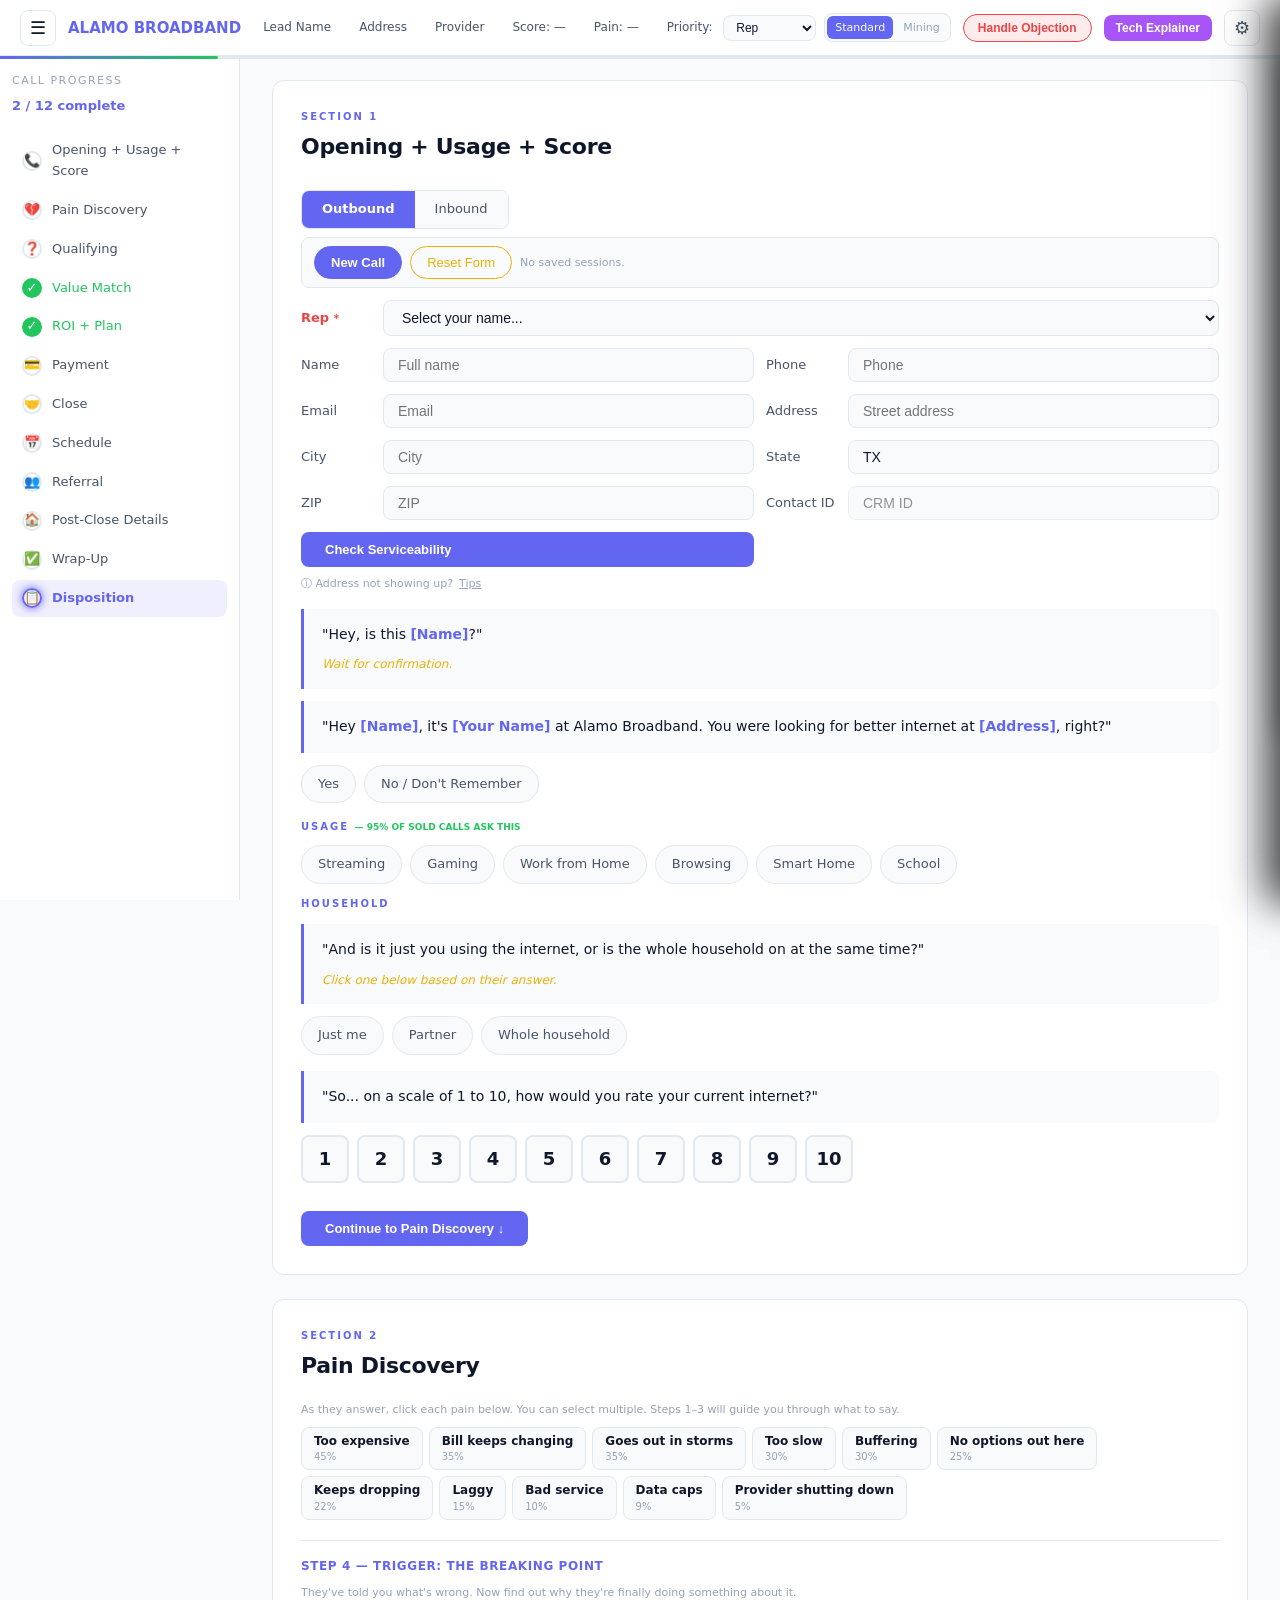
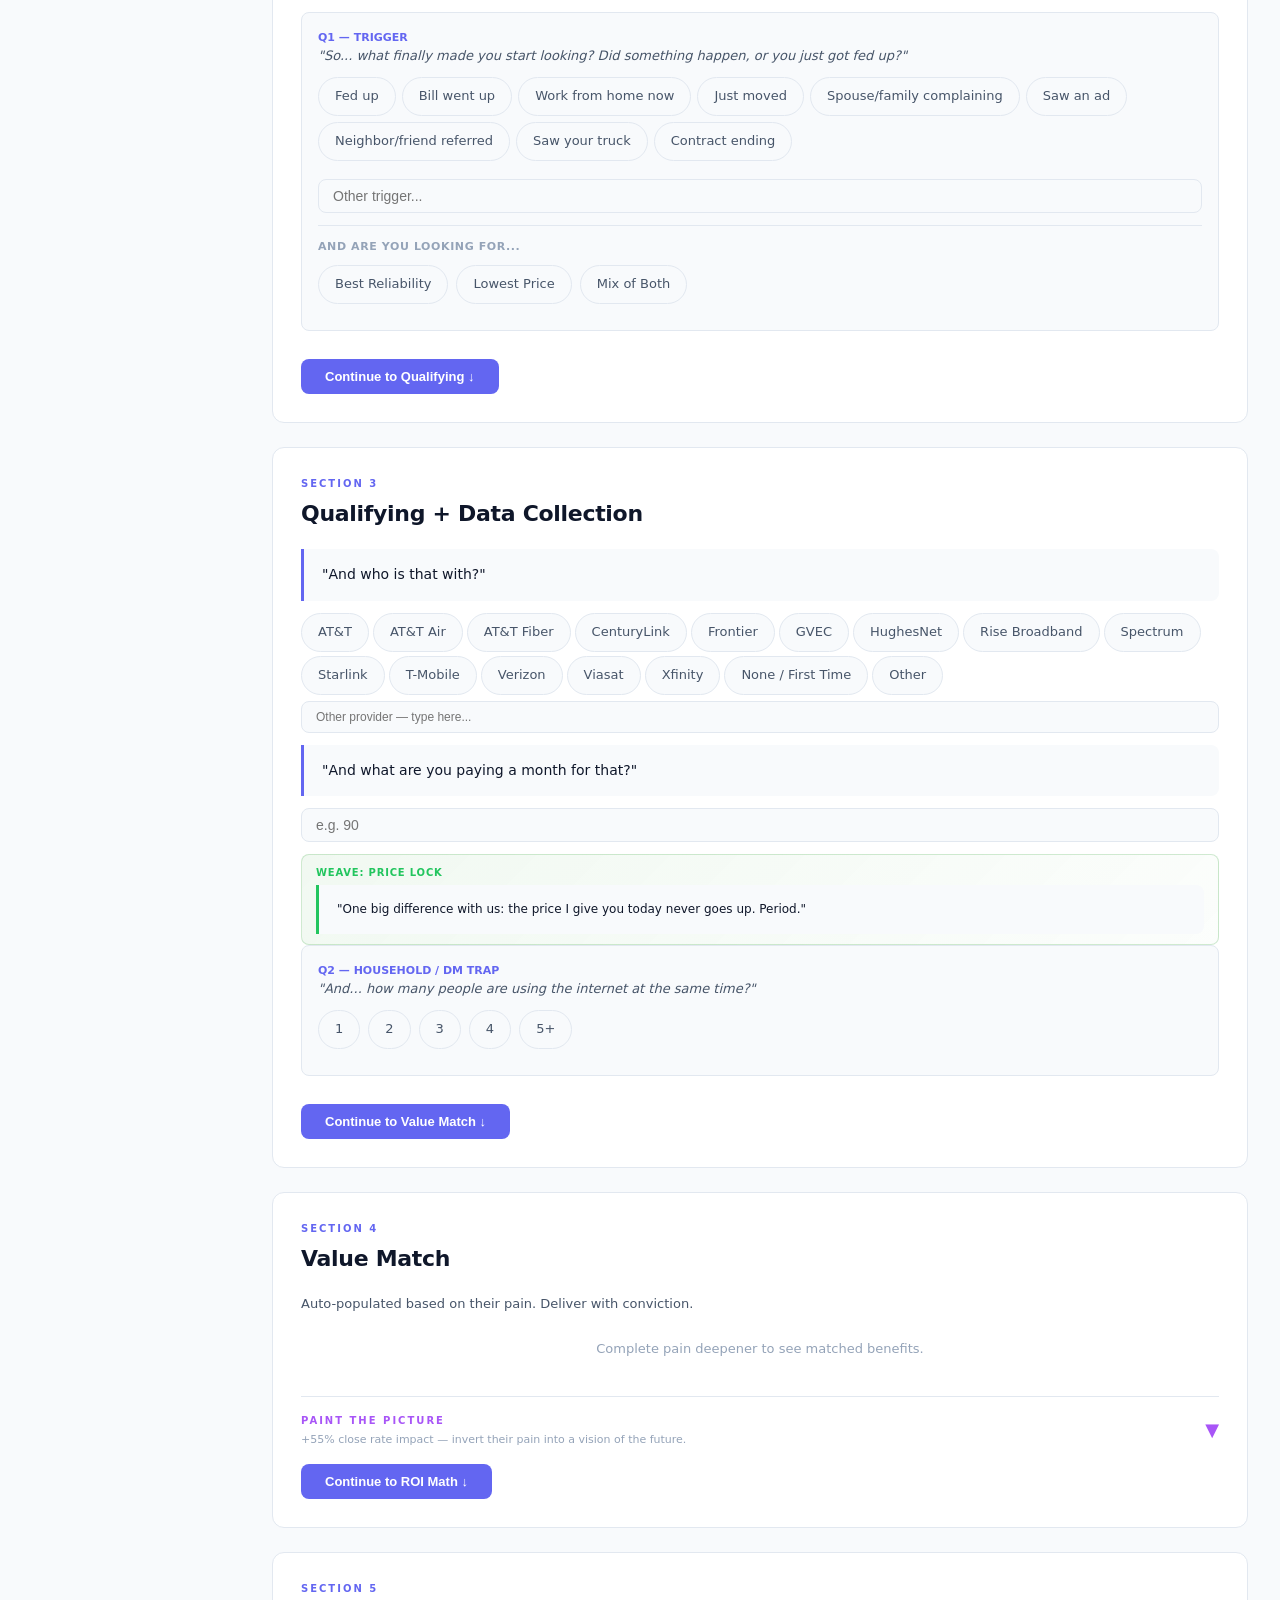
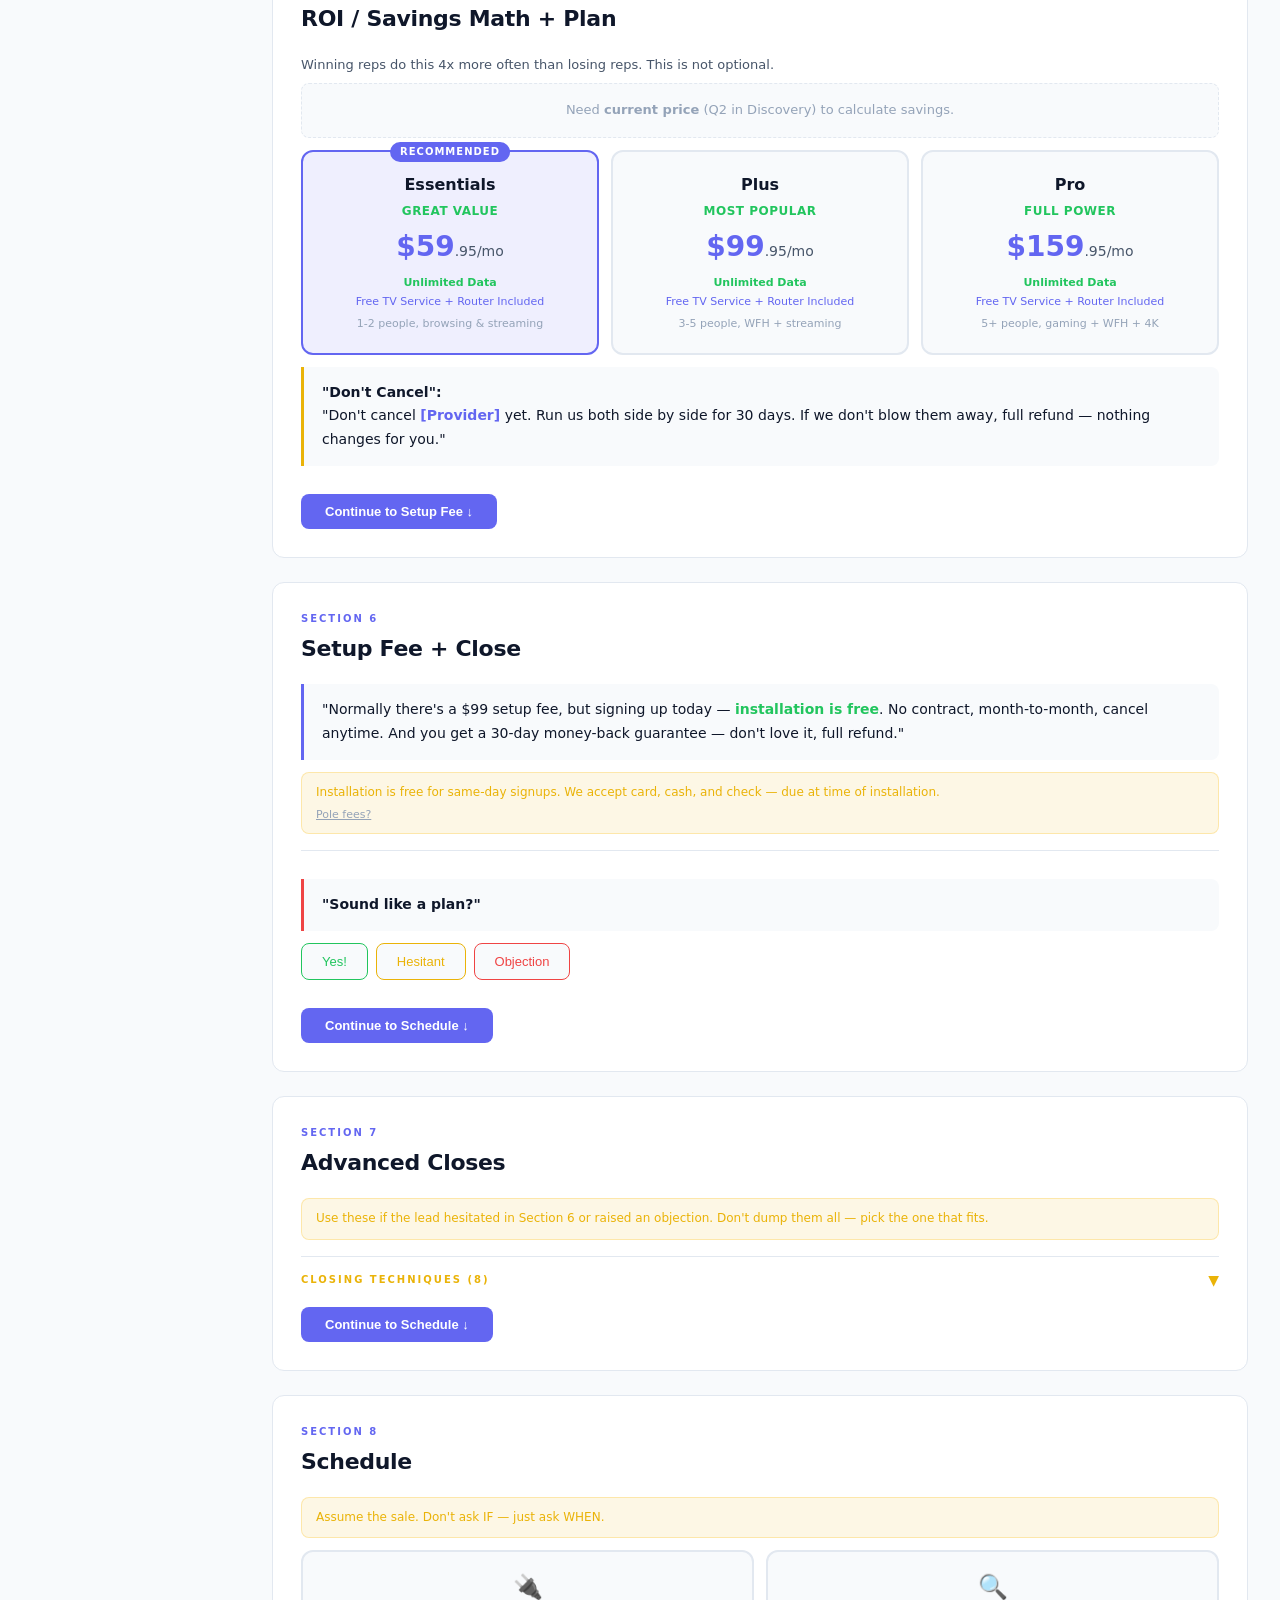
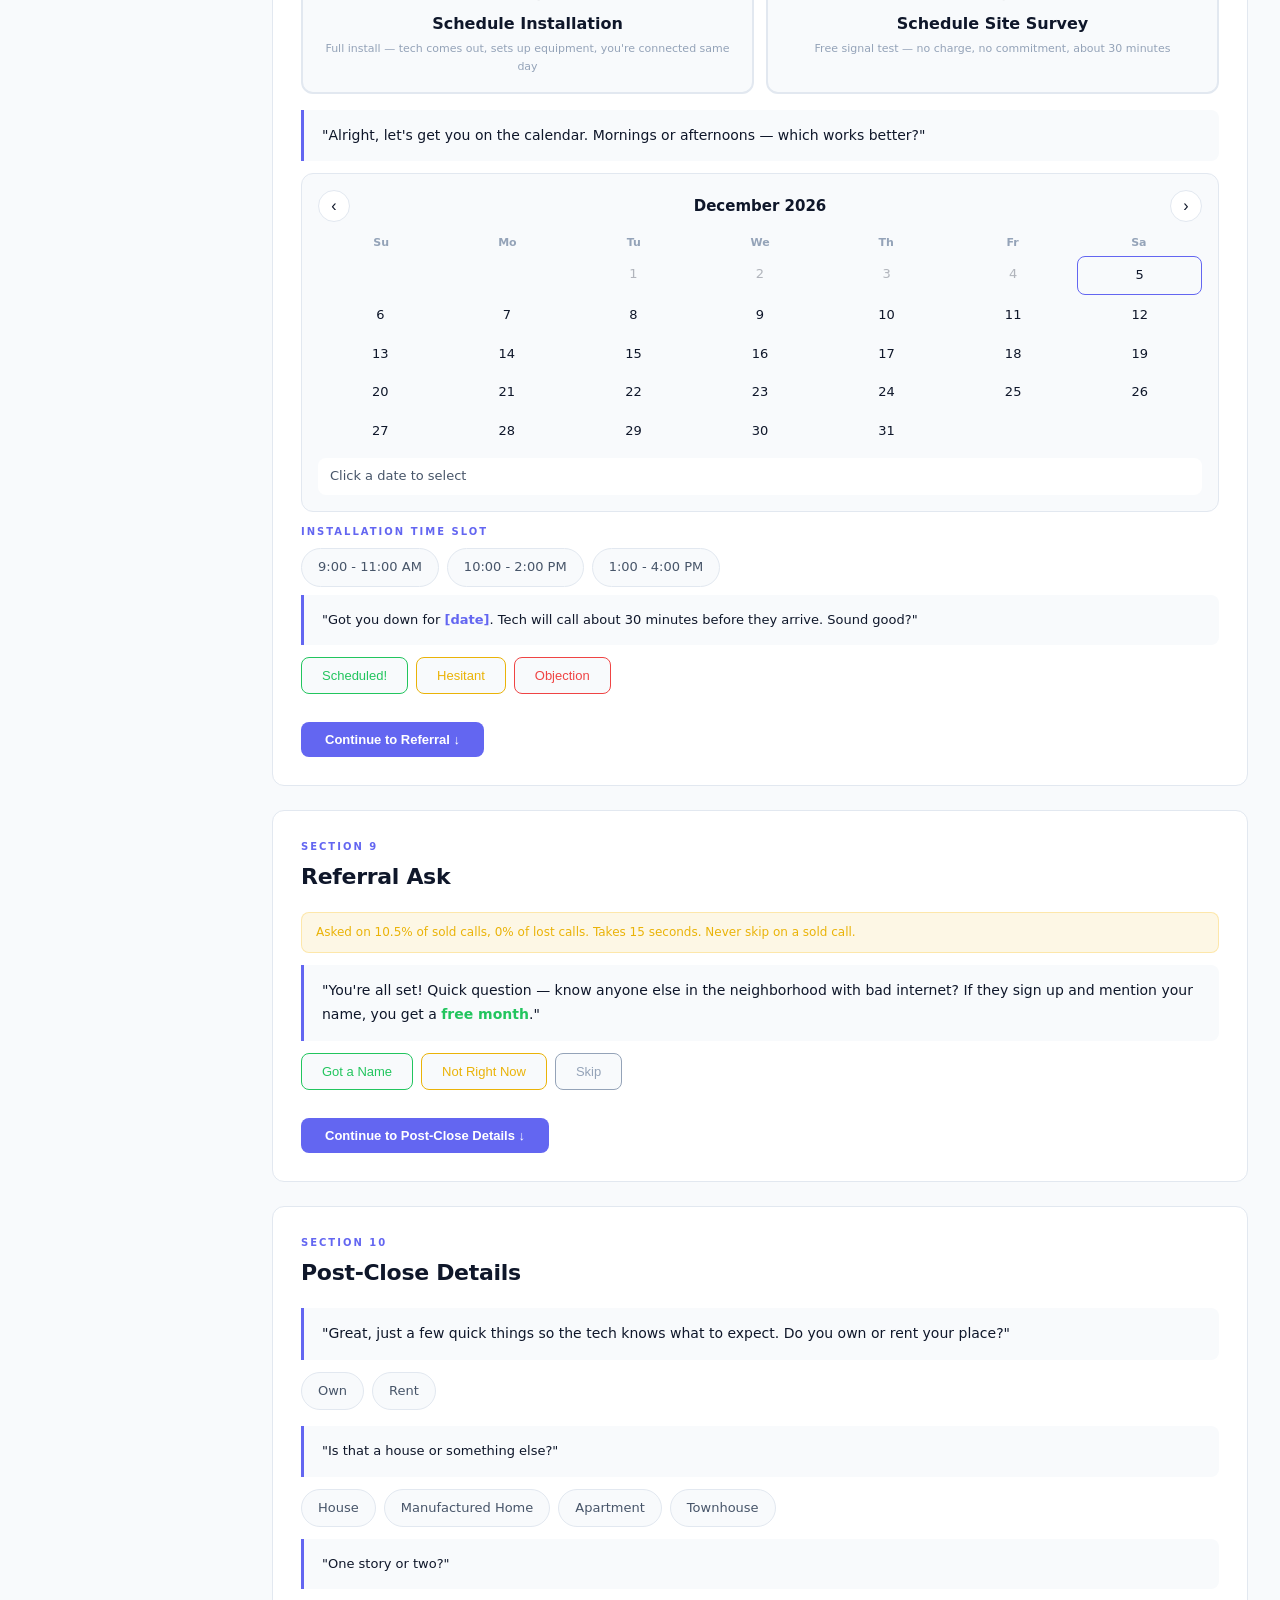
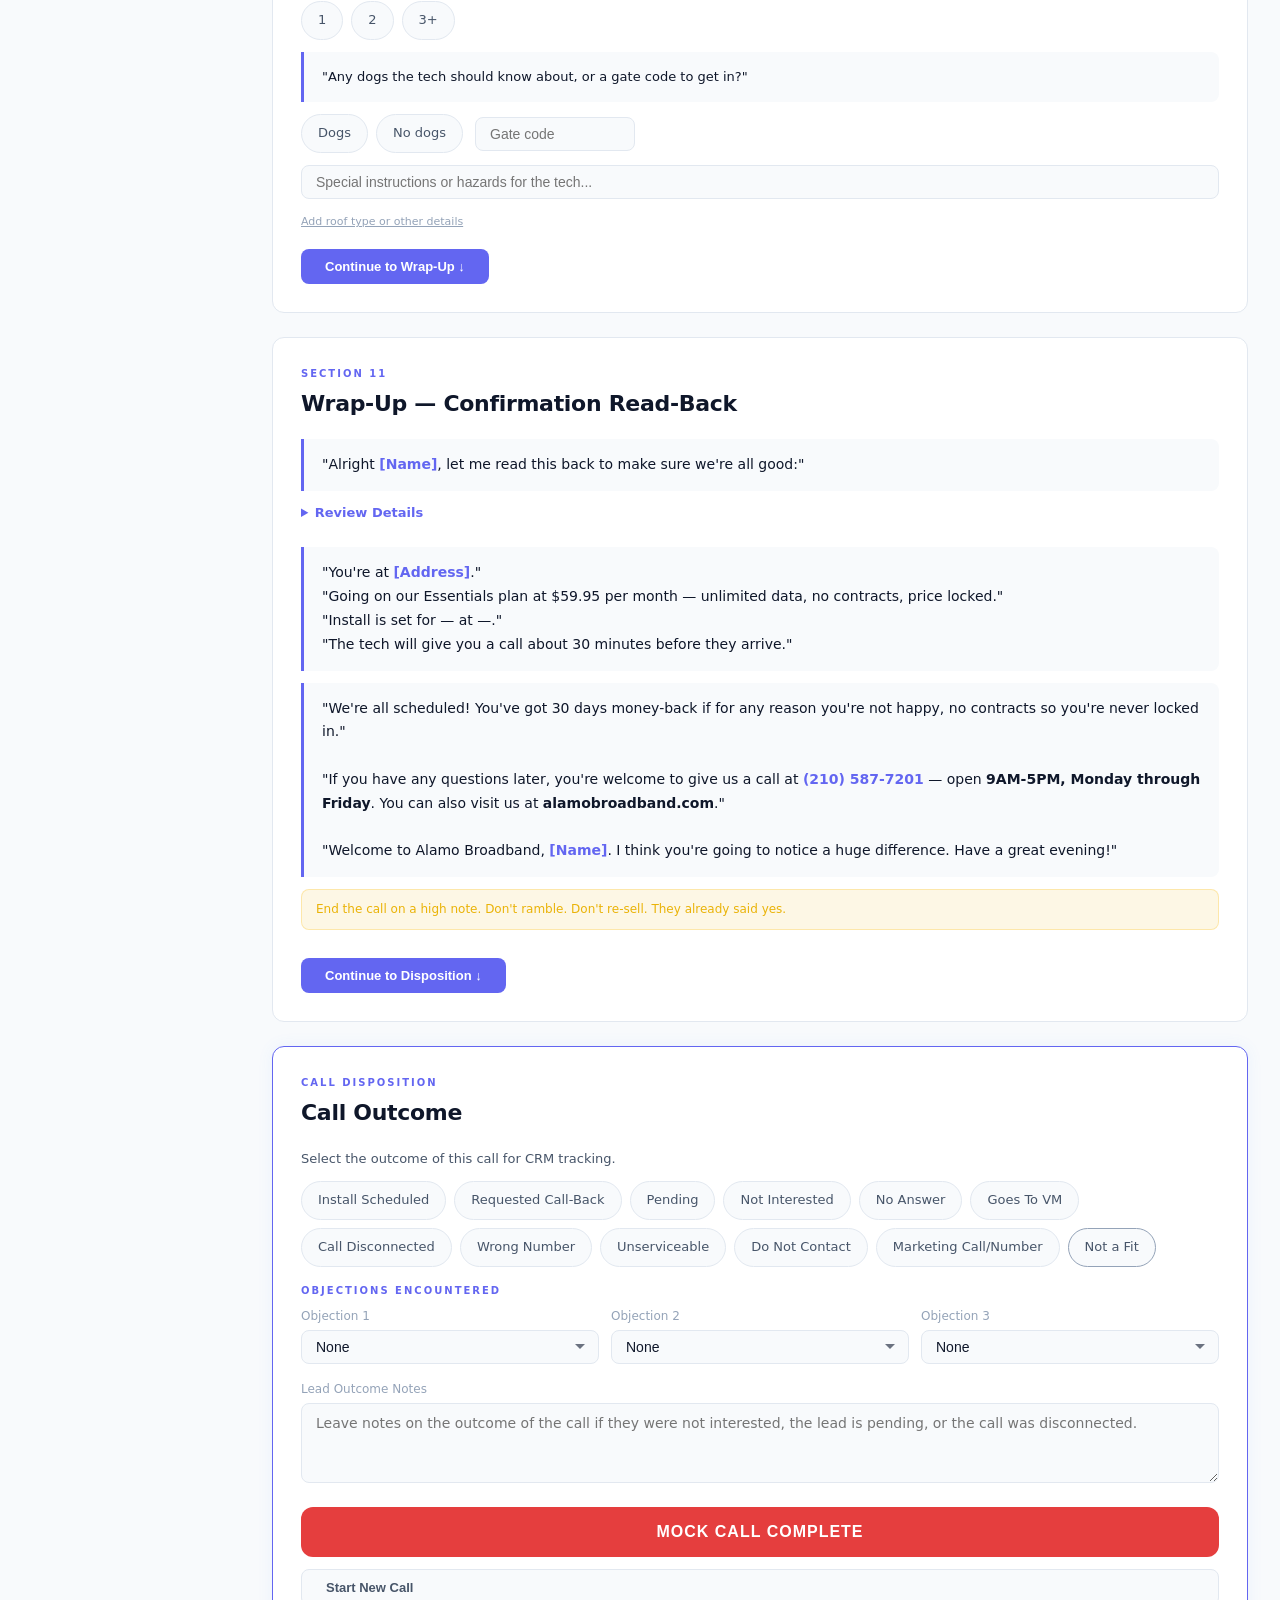
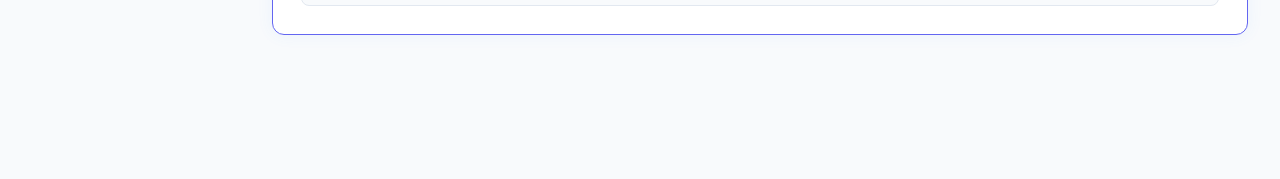
==== alamo/index.html @ 719e3272 "Mock Call Complete button (all 3), fix JC WiFi syntax error + missing function - Big red "Mock Call " ====
<!DOCTYPE html>
<html lang="en" data-theme="snow">
<head>
<meta charset="UTF-8">
<meta name="viewport" content="width=device-width, initial-scale=1.0">
<link rel="icon" type="image/svg+xml" href="[data-uri]">
<title>Alamo Broadband — Sales Intelligence v5.11.4</title>
<style>
/* ===== THEMES ===== */
:root {
  --bg-primary: #0f1724;
  --bg-secondary: #1a2332;
  --bg-card: #1e2a3a;
  --bg-card-hover: #243447;
  --bg-input: #162030;
  --border: #2a3a4e;
  --border-active: #4a9eff;
  --text-primary: #e8edf4;
  --text-secondary: #8899aa;
  --text-muted: #5a6a7a;
  --accent: #4a9eff;
  --accent-hover: #6ab0ff;
  --accent-dim: rgba(74,158,255,0.15);
  --success: #34d399;
  --success-dim: rgba(52,211,153,0.15);
  --warning: #fbbf24;
  --warning-dim: rgba(251,191,36,0.15);
  --danger: #f87171;
  --danger-dim: rgba(248,113,113,0.15);
  --purple: #a78bfa;
  --sidebar-w: 240px;
  --header-h: 56px;
  --radius: 8px;
  --radius-lg: 12px;
  --shadow: 0 4px 24px rgba(0,0,0,0.3);
}
[data-theme="cream"] {
  --bg-primary: #faf6f0; --bg-secondary: #f5efe6; --bg-card: #fff; --bg-card-hover: #fdf9f3;
  --bg-input: #faf6f0; --border: #e8ddd0; --border-active: #c49a6c;
  --text-primary: #3d2e1f; --text-secondary: #7a6a58; --text-muted: #a89882;
  --accent: #c49a6c; --accent-hover: #d4aa7c; --accent-dim: rgba(196,154,108,0.15);
  --success: #5a9e6f; --success-dim: rgba(90,158,111,0.12);
  --warning: #d4a030; --warning-dim: rgba(212,160,48,0.12);
  --danger: #c45a5a; --danger-dim: rgba(196,90,90,0.12);
  --purple: #9a7cc4; --shadow: 0 4px 24px rgba(0,0,0,0.08);
}
[data-theme="light"] {
  --bg-primary: #f5f7fa; --bg-secondary: #ffffff; --bg-card: #ffffff; --bg-card-hover: #f0f4f8;
  --bg-input: #f5f7fa; --border: #e2e8f0; --border-active: #4a9eff;
  --text-primary: #1a202c; --text-secondary: #4a5568; --text-muted: #a0aec0;
  --accent: #4a9eff; --accent-hover: #3182ce; --accent-dim: rgba(74,158,255,0.1);
  --success: #38a169; --success-dim: rgba(56,161,105,0.1);
  --warning: #d69e2e; --warning-dim: rgba(214,158,46,0.1);
  --danger: #e53e3e; --danger-dim: rgba(229,62,62,0.1);
  --purple: #805ad5; --shadow: 0 4px 24px rgba(0,0,0,0.06);
}
[data-theme="ocean"] {
  --bg-primary: #0b1929; --bg-secondary: #0d2137; --bg-card: #112a45; --bg-card-hover: #163755;
  --bg-input: #0b1929; --border: #1e3a5f;
  --text-primary: #c9e2f5; --text-secondary: #6b9bc3; --text-muted: #3d6d9e;
  --accent: #38bdf8; --accent-hover: #7dd3fc; --accent-dim: rgba(56,189,248,0.15);
  --success: #34d399; --success-dim: rgba(52,211,153,0.15);
  --warning: #fbbf24; --warning-dim: rgba(251,191,36,0.15);
  --danger: #f87171; --danger-dim: rgba(248,113,113,0.15);
  --purple: #a78bfa; --shadow: 0 4px 24px rgba(0,0,0,0.4);
}
[data-theme="forest"] {
  --bg-primary: #0f1a14; --bg-secondary: #162b1e; --bg-card: #1a3324; --bg-card-hover: #1f3d2b;
  --bg-input: #0f1a14; --border: #2a4e36;
  --text-primary: #d0e8d8; --text-secondary: #7aab8b; --text-muted: #4a7a5a;
  --accent: #34d399; --accent-hover: #6ee7b7; --accent-dim: rgba(52,211,153,0.15);
  --success: #34d399; --success-dim: rgba(52,211,153,0.15);
  --warning: #fbbf24; --warning-dim: rgba(251,191,36,0.15);
  --danger: #f87171; --danger-dim: rgba(248,113,113,0.15);
  --purple: #a78bfa; --shadow: 0 4px 24px rgba(0,0,0,0.4);
}
[data-theme="sunset"] {
  --bg-primary: #1a1018; --bg-secondary: #2a1a25; --bg-card: #332230; --bg-card-hover: #3d2a3a;
  --bg-input: #1a1018; --border: #4e3348;
  --text-primary: #f0d8e8; --text-secondary: #b88aa8; --text-muted: #7a5a70;
  --accent: #f472b6; --accent-hover: #f9a8d4; --accent-dim: rgba(244,114,182,0.15);
  --success: #34d399; --success-dim: rgba(52,211,153,0.15);
  --warning: #fbbf24; --warning-dim: rgba(251,191,36,0.15);
  --danger: #f87171; --danger-dim: rgba(248,113,113,0.15);
  --purple: #c084fc; --shadow: 0 4px 24px rgba(0,0,0,0.4);
}
[data-theme="snow"] {
  --bg-primary: #f8fafc; --bg-secondary: #ffffff; --bg-card: #ffffff; --bg-card-hover: #f1f5f9;
  --bg-input: #f8fafc; --border: #e2e8f0;
  --text-primary: #0f172a; --text-secondary: #475569; --text-muted: #94a3b8;
  --accent: #6366f1; --accent-hover: #818cf8; --accent-dim: rgba(99,102,241,0.1);
  --success: #22c55e; --success-dim: rgba(34,197,94,0.1);
  --warning: #eab308; --warning-dim: rgba(234,179,8,0.1);
  --danger: #ef4444; --danger-dim: rgba(239,68,68,0.1);
  --purple: #a855f7; --shadow: 0 4px 24px rgba(0,0,0,0.05);
}
[data-theme="mint"] {
  --bg-primary: #f0faf5; --bg-secondary: #e8f5ee; --bg-card: #ffffff; --bg-card-hover: #f5fdf8;
  --bg-input: #f0faf5; --border: #c6e8d4;
  --text-primary: #1a3a2a; --text-secondary: #4a7a5e; --text-muted: #8ab8a0;
  --accent: #2d9a5e; --accent-hover: #3db874; --accent-dim: rgba(45,154,94,0.12);
  --success: #2d9a5e; --success-dim: rgba(45,154,94,0.12);
  --warning: #c4960a; --warning-dim: rgba(196,150,10,0.12);
  --danger: #c45a5a; --danger-dim: rgba(196,90,90,0.12);
  --purple: #7a5ec4; --shadow: 0 4px 24px rgba(0,0,0,0.06);
}
/* ===== LAYOUT (Header, Sidebar, Main) ===== */
*, *::before, *::after { box-sizing: border-box; margin: 0; padding: 0; }
body {
  font-family: -apple-system, BlinkMacSystemFont, 'Segoe UI', system-ui, sans-serif;
  background: var(--bg-primary); color: var(--text-primary); line-height: 1.6; overflow-x: hidden;
}
#header {
  position: fixed; top: 0; left: 0; right: 0; z-index: 100;
  height: var(--header-h); background: var(--bg-secondary);
  border-bottom: 1px solid var(--border);
  display: flex; align-items: center; padding: 0 20px; gap: 12px; transition: background .4s;
}
#header .logo { font-weight: 700; font-size: 15px; color: var(--accent); white-space: nowrap; }
#header .breadcrumbs {
  display: flex; align-items: center; gap: 8px; flex: 1;
  font-size: 13px; color: var(--text-secondary); overflow-x: auto; white-space: nowrap; scrollbar-width: none;
}
#header .breadcrumbs::-webkit-scrollbar { display: none; }
.crumb { background: var(--bg-card); padding: 3px 10px; border-radius: 20px; font-size: 12px; }
.crumb.active { background: var(--accent-dim); color: var(--accent); border: 1px solid var(--accent); }
.score-badge { padding: 4px 14px; border-radius: 20px; font-weight: 700; font-size: 13px; min-width: 80px; text-align: center; }
.score-low { background: var(--danger-dim); color: var(--danger); }
.score-mid { background: var(--warning-dim); color: var(--warning); }
.score-high { background: var(--success-dim); color: var(--success); }
#objection-btn {
  background: var(--danger-dim); color: var(--danger); border: 1px solid var(--danger);
  padding: 6px 14px; border-radius: 20px; cursor: pointer; font-size: 12px;
  font-weight: 600; white-space: nowrap; transition: all .2s;
}
#objection-btn:hover { background: var(--danger); color: #fff; }
#progress-bar {
  position: fixed; top: var(--header-h); left: 0; right: 0; height: 3px;
  background: var(--border); z-index: 99; overflow: hidden;
}
#progress-bar .fill {
  height: 100%; background: linear-gradient(90deg, var(--accent), var(--success));
  transition: width 0.4s ease; border-radius: 0 2px 2px 0;
}
#sidebar {
  position: fixed; top: var(--header-h); left: 0; bottom: 0;
  width: var(--sidebar-w); background: var(--bg-secondary);
  border-right: 1px solid var(--border); padding: 16px 12px;
  overflow-y: auto; z-index: 90; scrollbar-width: thin; scrollbar-color: var(--border) transparent;
  transform: translateX(0); transition: transform .3s ease;
}
#sidebar.closed { transform: translateX(-100%); }
#hamburger {
  background: none; border: 1px solid var(--border); color: var(--text-primary);
  width: 36px; height: 36px; border-radius: var(--radius); cursor: pointer;
  display: flex; align-items: center; justify-content: center; font-size: 18px;
  transition: all .2s; flex-shrink: 0;
}
#hamburger:hover { border-color: var(--accent); color: var(--accent); }
.sidebar-title { font-size: 11px; text-transform: uppercase; letter-spacing: 1.5px; color: var(--text-muted); margin-bottom: 6px; }
.sidebar-progress { font-size: 13px; color: var(--accent); margin-bottom: 16px; font-weight: 600; }
.check-item {
  display: flex; align-items: center; gap: 10px; padding: 8px 10px;
  border-radius: var(--radius); cursor: pointer; font-size: 13px;
  color: var(--text-secondary); transition: all .2s; margin-bottom: 2px;
}
.check-item:hover { background: var(--bg-card); color: var(--text-primary); }
.check-item.active { background: var(--accent-dim); color: var(--accent); font-weight: 600; }
.check-item.completed { color: var(--success); }
.check-item.skipped { color: var(--text-muted); text-decoration: line-through; }
.check-icon {
  width: 20px; height: 20px; border-radius: 50%; border: 2px solid var(--border);
  display: flex; align-items: center; justify-content: center; flex-shrink: 0;
  font-size: 13px; transition: all .2s;
}
.check-item.completed .check-icon { border-color: var(--success); background: var(--success); color: #fff; }
.check-item.active .check-icon { border-color: var(--accent); box-shadow: 0 0 8px var(--accent); }
.check-item.in-progress .check-icon { border-color: var(--warning); background: var(--warning-dim); }
#main {
  margin-left: var(--sidebar-w); margin-top: var(--header-h);
  padding: 24px 32px 120px 32px; max-width: 1200px;
  transition: margin-left .3s ease;
}
#main.sidebar-closed { margin-left: 0; }
.section {
  background: var(--bg-card); border: 1px solid var(--border);
  border-radius: var(--radius-lg); padding: 28px; margin-bottom: 24px;
  transition: border-color .3s; transform: translateY(0);
  scroll-margin-top: calc(var(--header-h) + 24px);
}
.section.highlight { border-color: var(--accent); box-shadow: 0 0 20px rgba(74,158,255,0.1); }
.section:hover { transform: translateY(-1px); box-shadow: var(--shadow); }
.section-label { font-size: 10px; text-transform: uppercase; letter-spacing: 2px; color: var(--accent); margin-bottom: 4px; font-weight: 600; }
.section-title { font-size: 22px; font-weight: 700; margin-bottom: 18px; letter-spacing: -0.3px; }
.script-block {
  background: var(--bg-input); border-left: 3px solid var(--accent);
  padding: 14px 18px; border-radius: 0 var(--radius) var(--radius) 0;
  margin: 12px 0; font-size: 14px; line-height: 1.7; color: var(--text-primary);
}
.script-block .var { color: var(--accent); font-weight: 600; }
.script-block .coaching { color: var(--warning); font-size: 12px; font-style: italic; display: block; margin-top: 8px; }
.coach-note {
  background: var(--warning-dim); border: 1px solid rgba(251,191,36,0.3);
  padding: 10px 14px; border-radius: var(--radius); font-size: 12px; color: var(--warning); margin: 12px 0;
}
.benefit-check {
  display: flex; align-items: flex-start; gap: 8px; padding: 8px 10px;
  border: 1px solid var(--border); border-radius: var(--radius); cursor: pointer;
  transition: all .2s; font-size: 12px; line-height: 1.4;
}
.benefit-check:hover { border-color: var(--success); background: rgba(56,161,105,0.05); }
.benefit-check.checked { border-color: var(--success); background: rgba(56,161,105,0.1); }
.benefit-check.checked .benefit-box { background: var(--success); color: #fff; }
.benefit-check.checked .benefit-hint { color: var(--text-muted); }
.benefit-box {
  width: 20px; height: 20px; min-width: 20px; border-radius: 4px;
  border: 2px solid var(--success); display: flex; align-items: center; justify-content: center;
  font-size: 12px; font-weight: 700; margin-top: 1px; transition: all .2s;
}
.benefit-hint { font-size: 11px; color: var(--text-secondary); font-style: italic; }
/* ===== COMPONENTS (Pills, Buttons, Inputs, Cards) ===== */
input[type="text"], input[type="number"], input[type="date"], input[type="email"], input[type="tel"] {
  background: var(--bg-input); border: 1px solid var(--border); color: var(--text-primary);
  padding: 8px 14px; border-radius: var(--radius); font-size: 14px; outline: none; transition: border .2s; width: 100%;
}
input:focus { border-color: var(--accent); }
input.referral-highlight { border: 2px solid var(--warning) !important; background: rgba(245,158,11,0.1) !important; }
input.referral-filled { border: 2px solid var(--success) !important; background: rgba(16,185,129,0.12) !important; font-weight: 700; color: var(--success) !important; }
.input-row { display: flex; gap: 12px; margin: 10px 0; align-items: center; }
.input-row label { font-size: 13px; color: var(--text-secondary); white-space: nowrap; min-width: 70px; }
.input-row input { flex: 1; }
.toggle-group { display: inline-flex; border-radius: var(--radius); overflow: hidden; border: 1px solid var(--border); margin: 8px 0; }
.toggle-btn {
  padding: 8px 20px; font-size: 13px; cursor: pointer; border: none;
  background: var(--bg-input); color: var(--text-secondary); transition: all .2s;
}
.toggle-btn.active { background: var(--accent); color: #fff; font-weight: 600; }
.pill-group { display: flex; flex-wrap: wrap; gap: 8px; margin: 10px 0; }
.pill {
  padding: 8px 16px; border-radius: 20px; font-size: 13px; cursor: pointer;
  background: var(--bg-input); border: 1px solid var(--border); color: var(--text-secondary);
  transition: all .2s; user-select: none;
}
.pill:hover { border-color: var(--accent); color: var(--text-primary); }
.pill.selected, .pill.active { background: var(--accent); border-color: var(--accent); color: #fff; font-weight: 600; }
.pill.multi-selected { background: var(--purple); border-color: var(--purple); color: #fff; }
.score-group { display: flex; gap: 8px; margin: 12px 0; flex-wrap: wrap; scroll-margin-top: calc(var(--header-h) + 16px); }
.score-btn {
  width: 48px; height: 48px; border-radius: var(--radius); border: 2px solid var(--border);
  background: var(--bg-input); color: var(--text-primary); font-size: 18px; font-weight: 700;
  cursor: pointer; transition: all .2s; display: flex; align-items: center; justify-content: center;
}
.score-btn:hover { border-color: var(--accent); transform: scale(1.05); }
.score-btn.selected { transform: scale(1.1); }
.score-btn.s-low { border-color: var(--danger); background: var(--danger-dim); color: var(--danger); }
.score-btn.s-mid { border-color: var(--warning); background: var(--warning-dim); color: var(--warning); }
.score-btn.s-high { border-color: var(--success); background: var(--success-dim); color: var(--success); }
/* ===== SCORE & PAIN FLOW ===== */
/* v4.2: Pain tiles — horizontal wrap */
.pain-grid {
  display: flex; flex-wrap: wrap; gap: 6px; margin: 0;
}
.pain-tile {
  background: var(--bg-input); border: 1px solid var(--border); border-radius: var(--radius);
  padding: 6px 12px; cursor: pointer; transition: all .25s; font-size: 12px; line-height: 1.3;
}
.pain-tile:hover { border-color: var(--accent); background: var(--bg-card-hover); }
.pain-tile { position: relative; }
.pain-tile.selected { border-color: var(--accent); background: var(--accent-dim); font-weight: 700; box-shadow: 0 0 0 2px var(--accent); color: var(--accent); }
.pain-badge {
  position: absolute; top: -7px; right: -7px;
  display: flex; align-items: center; justify-content: center;
  width: 20px; height: 20px; border-radius: 50%; background: var(--accent); color: #fff;
  font-size: 10px; font-weight: 700; line-height: 1; box-shadow: 0 1px 4px rgba(0,0,0,0.3);
}
.pain-tile .freq { font-size: 10px; color: var(--text-muted); margin-top: 1px; }
/* v4.2: Step-by-step pain flow */
.pain-step { display: none; margin-top: 10px; padding: 10px 14px; border-radius: var(--radius); border: 1px solid var(--border); background: var(--bg-card); animation: slideDown .3s ease; scroll-margin-top: calc(var(--header-h) + 16px); }
.pain-step.visible { display: block; }
.pain-step-header { display: flex; align-items: center; gap: 8px; margin-bottom: 2px; }
.pain-step-num { width: 24px; height: 24px; border-radius: 50%; background: var(--accent); color: #fff; display: flex; align-items: center; justify-content: center; font-size: 12px; font-weight: 700; flex-shrink: 0; }
.pain-step-title { font-size: 12px; font-weight: 700; text-transform: uppercase; letter-spacing: .6px; color: var(--text-primary); }
.pain-step-note { font-size: 11px; color: var(--text-muted); margin: 0 0 8px 32px; line-height: 1.4; }
.pain-empathy-item {
  background: linear-gradient(135deg, rgba(167,139,250,0.12), rgba(167,139,250,0.04));
  border-left: 3px solid var(--purple); border-radius: 0 var(--radius) var(--radius) 0; padding: 6px 10px;
  font-size: 12px; color: var(--text-primary); margin-bottom: 4px;
}
.pain-empathy-item .pain-empathy-label {
  font-size: 10px; font-weight: 700; text-transform: uppercase; letter-spacing: .5px;
  color: var(--purple); margin-bottom: 2px;
}
.pain-probe-more {
  font-size: 12px; color: var(--text-secondary); font-style: italic;
  padding: 4px 10px; border-left: 3px solid var(--purple); margin-top: 4px;
}
/* v4.2: Sub-options as compact pills, multi-select */
.pain-sub-group { margin-bottom: 6px; }
.pain-sub-group-label { font-size: 10px; font-weight: 600; color: var(--text-muted); margin-bottom: 4px; text-transform: uppercase; letter-spacing: .5px; }
.pain-sub-options { display: none; }
.pain-sub-options.open { display: flex; flex-wrap: wrap; gap: 5px; }
.sub-option {
  padding: 4px 10px; border-radius: 20px; cursor: pointer; font-size: 11px;
  border: 1px solid var(--border); transition: all .2s; color: var(--text-secondary);
  background: var(--bg-input); white-space: nowrap;
}
.sub-option:hover { background: var(--bg-card-hover); color: var(--text-primary); border-color: var(--accent); }
.sub-option.selected { background: var(--accent-dim); border-color: var(--accent); color: var(--accent); font-weight: 600; box-shadow: 0 0 0 1px var(--accent); }
.sub-option .quote { display: none; }
/* v4.2: Deepener + quantifiers side by side inside step 3 */
.pain-step3-grid { display: grid; grid-template-columns: 1fr auto; gap: 12px; align-items: start; }
.pain-step3-grid .deepener-col { min-width: 0; }
.pain-step3-grid .quant-col { min-width: 140px; }
/* SPLIT LAYOUT for pain + quantifiers side by side */
.split { display: grid; grid-template-columns: 65fr 35fr; gap: 20px; }
.empathy-panel {
  background: var(--bg-input); border: 1px solid var(--border); border-radius: var(--radius);
  padding: 16px; position: sticky; top: calc(var(--header-h) + 24px); align-self: start;
}
.empathy-panel h3 { font-size: 14px; margin-bottom: 12px; color: var(--purple); }
.empathy-item {
  padding: 8px 12px; font-size: 13px; border-radius: var(--radius); cursor: pointer;
  transition: background .2s; color: var(--text-secondary); margin-bottom: 4px;
}
.empathy-item:hover { background: var(--bg-card-hover); color: var(--text-primary); }
.empathy-item .when { font-size: 11px; color: var(--text-muted); display: block; }
.q-card {
  background: var(--bg-input); border: 1px solid var(--border); border-radius: var(--radius);
  padding: 16px; margin-bottom: 12px; transition: border-color .2s;
}
.q-card.answered { border-color: var(--success); }
.q-card .q-num { font-size: 11px; color: var(--accent); font-weight: 700; }
.q-card .q-script { font-size: 13px; color: var(--text-secondary); font-style: italic; margin-bottom: 10px; }
.benefit-card {
  background: var(--bg-input); border: 1px solid var(--accent); border-radius: var(--radius);
  padding: 16px; margin-bottom: 12px;
}
.benefit-card.secondary { border-color: var(--border); opacity: 0.7; }
.benefit-card .benefit-title { font-size: 14px; font-weight: 700; color: var(--accent); margin-bottom: 6px; }
.plan-grid { display: grid; grid-template-columns: repeat(3,1fr); gap: 12px; margin: 12px 0; }
.plan-card {
  background: var(--bg-input); border: 2px solid var(--border); border-radius: var(--radius-lg);
  padding: 20px; text-align: center; cursor: pointer; transition: all .25s;
}
.plan-card:hover { border-color: var(--accent); }
.plan-card.selected { border-color: var(--accent); background: var(--accent-dim); }
.plan-card.recommended { position: relative; }
.plan-card.recommended::after {
  content: 'RECOMMENDED'; position: absolute; top: -10px; left: 50%; transform: translateX(-50%);
  background: var(--accent); color: #fff; font-size: 10px; padding: 2px 10px;
  border-radius: 10px; font-weight: 700; letter-spacing: 1px;
}
.plan-card .plan-name { font-size: 16px; font-weight: 700; }
.plan-card .plan-tagline { font-size: 12px; color: var(--success); font-weight: 600; margin: 4px 0; text-transform: uppercase; letter-spacing: 0.5px; }
.plan-card .plan-price { font-size: 28px; font-weight: 700; color: var(--accent); }
.plan-card .plan-price span { font-size: 14px; font-weight: 400; color: var(--text-secondary); }
.roi-box {
  background: var(--success-dim); border: 1px solid var(--success);
  border-radius: var(--radius-lg); padding: 20px; text-align: center; margin: 16px 0;
}
.roi-big { font-size: 36px; font-weight: 700; color: var(--success); }
.roi-sub { font-size: 14px; color: var(--text-secondary); margin-top: 4px; }
.response-group { display: flex; gap: 8px; margin: 12px 0; }
.resp-btn {
  padding: 10px 20px; border-radius: var(--radius); cursor: pointer; font-size: 13px;
  border: 1px solid var(--border); background: var(--bg-input); color: var(--text-secondary);
  transition: all .2s; font-weight: 500;
}
.resp-btn:hover { border-color: var(--accent); color: var(--text-primary); }
.resp-btn.positive { border-color: var(--success); color: var(--success); }
.resp-btn.positive:hover { background: var(--success); color: #fff; }
.resp-btn.neutral { border-color: var(--warning); color: var(--warning); }
.resp-btn.objection { border-color: var(--danger); color: var(--danger); }
.resp-btn.selected { font-weight: 700; }
.resp-btn.positive.selected { background: var(--success); color: #fff; }
.resp-btn.neutral.selected { background: var(--warning); color: #000; }
.resp-btn.objection.selected { background: var(--danger); color: #fff; }
/* ===== OVERLAYS & PANELS ===== */
#objection-overlay {
  position: fixed; top: 0; right: -480px; bottom: 0; width: 480px; z-index: 200;
  background: var(--bg-secondary); border-left: 1px solid var(--border);
  box-shadow: -10px 0 40px rgba(0,0,0,0.5); transition: right .35s ease;
  display: flex; flex-direction: column;
}
#objection-overlay.open { right: 0; }
#objection-overlay .panel-header {
  padding: 16px 20px; border-bottom: 1px solid var(--border);
  display: flex; justify-content: space-between; align-items: center;
}
#objection-overlay .panel-header h2 { font-size: 16px; color: var(--danger); }
.panel-close {
  background: none; border: 1px solid var(--border); color: var(--text-secondary);
  width: 32px; height: 32px; border-radius: 50%; cursor: pointer; font-size: 16px;
  display: flex; align-items: center; justify-content: center; transition: all .2s;
}
.panel-close:hover { border-color: var(--danger); color: var(--danger); }
#objection-overlay .panel-body { flex: 1; overflow-y: auto; padding: 16px 20px; }
.obj-tile {
  padding: 12px 16px; border: 1px solid var(--border); border-radius: var(--radius);
  cursor: pointer; margin-bottom: 8px; font-size: 13px; color: var(--text-secondary); transition: all .2s;
}
.obj-tile:hover { border-color: var(--danger); color: var(--text-primary); background: var(--bg-card); }
.obj-tile.active { border-color: var(--danger); background: var(--danger-dim); color: var(--danger); }
.obj-detail { display: none; padding: 16px 0; }
.obj-detail.open { display: block; animation: slideDown .3s ease; }
.obj-step { margin-bottom: 14px; }
.obj-step-label { font-size: 11px; text-transform: uppercase; letter-spacing: 1px; font-weight: 700; margin-bottom: 4px; }
.obj-step-label.validate { color: var(--accent); }
.obj-step-label.isolate { color: var(--warning); }
.obj-step-label.reframe { color: var(--success); }
.obj-step-label.reclose { color: var(--purple); }
#competitor-overlay {
  position: fixed; top: 0; right: -520px; bottom: 0; width: 520px; z-index: 200;
  background: var(--bg-secondary); border-left: 1px solid var(--border);
  box-shadow: -10px 0 40px rgba(0,0,0,0.5); transition: right .35s ease;
  display: flex; flex-direction: column;
}
#competitor-overlay.open { right: 0; }
#competitor-overlay .panel-header {
  padding: 16px 20px; border-bottom: 1px solid var(--border);
  display: flex; justify-content: space-between; align-items: center;
}
#competitor-overlay .panel-header h2 { font-size: 16px; color: var(--warning); }
.comp-table { width: 100%; border-collapse: collapse; font-size: 12px; margin: 12px 0; }
.comp-table th { text-align: left; padding: 8px; border-bottom: 1px solid var(--border); color: var(--text-muted); font-size: 11px; text-transform: uppercase; }
.comp-table td { padding: 8px; border-bottom: 1px solid var(--border); color: var(--text-secondary); }
.comp-table td:last-child { color: var(--success); }
#backdrop {
  position: fixed; top: 0; left: 0; right: 0; bottom: 0; z-index: 150;
  background: rgba(0,0,0,0.5); opacity: 0; pointer-events: none; transition: opacity .3s;
}
#backdrop.open { opacity: 1; pointer-events: auto; }
.next-btn {
  display: inline-flex; align-items: center; gap: 6px; margin-top: 16px;
  padding: 10px 24px; background: var(--accent); color: #fff; border: none;
  border-radius: var(--radius); cursor: pointer; font-size: 13px; font-weight: 600; transition: background .2s;
}
.next-btn:hover { background: var(--accent-hover); }
/* ===== ANIMATIONS ===== */
@keyframes slideDown { from { opacity: 0; transform: translateY(-8px); } to { opacity: 1; transform: translateY(0); } }
@keyframes flash { 0%,100% { border-color: var(--border); } 50% { border-color: var(--accent); box-shadow: 0 0 16px rgba(74,158,255,0.2); } }
.flash-update { animation: flash .6s ease; }
.form-grid { display: grid; grid-template-columns: 1fr 1fr; gap: 12px; }
.form-group { margin-bottom: 12px; }
.form-group label { display: block; font-size: 12px; color: var(--text-muted); margin-bottom: 4px; }
.summary-list { list-style: none; }
.summary-list li { padding: 6px 0; border-bottom: 1px solid var(--border); font-size: 14px; display: flex; gap: 10px; }
.summary-list li .lbl { color: var(--text-muted); min-width: 120px; font-size: 12px; }
.complete-btn {
  display: block; width: 100%; padding: 16px; margin-top: 20px;
  background: var(--success); color: #fff; border: none; border-radius: var(--radius-lg);
  font-size: 16px; font-weight: 700; cursor: pointer; transition: background .2s;
}
.complete-btn:hover { background: #2fbc87; }
.hidden { display: none !important; }
#competitor-btn {
  position: fixed; bottom: 20px; right: 20px; z-index: 80;
  background: var(--warning); color: #000; border: none; padding: 10px 18px;
  border-radius: 24px; font-size: 13px; font-weight: 700; cursor: pointer;
  box-shadow: var(--shadow); transition: transform .2s;
}
#competitor-btn:hover { transform: scale(1.05); }
#competitor-btn.hidden { display: none; }
.section.active-section { border-color: var(--accent); box-shadow: 0 0 16px rgba(74,158,255,0.08); }
select.form-select, .form-group select {
  background: var(--bg-input); border: 1px solid var(--border); color: var(--text-primary);
  padding: 8px 14px; border-radius: var(--radius); font-size: 14px; width: 100%;
  outline: none; cursor: pointer; transition: border .2s; -webkit-appearance: none; appearance: none;
  background-image: url("data:image/svg+xml,%3Csvg xmlns='http://www.w3.org/2000/svg' width='12' height='12' viewBox='0 0 12 12'%3E%3Cpath fill='%236b7280' d='M6 8L1 3h10z'/%3E%3C/svg%3E");
  background-repeat: no-repeat; background-position: right 12px center;
}
select.form-select:focus, .form-group select:focus { border-color: var(--accent); }
select.form-select option, .form-group select option { background: var(--bg-card); color: var(--text-primary); }
textarea {
  background: var(--bg-input); border: 1px solid var(--border); color: var(--text-primary);
  padding: 8px 14px; border-radius: var(--radius); font-size: 14px; width: 100%;
  outline: none; transition: border .2s; resize: vertical; min-height: 80px; font-family: inherit; line-height: 1.6;
}
textarea:focus { border-color: var(--accent); }
.cal-wrapper {
  background: var(--bg-input); border: 1px solid var(--border); border-radius: var(--radius-lg); padding: 16px; margin: 12px 0;
}
.cal-header { display: flex; align-items: center; justify-content: space-between; margin-bottom: 12px; }
.cal-nav {
  background: var(--bg-card); border: 1px solid var(--border); color: var(--text-primary);
  width: 32px; height: 32px; border-radius: 50%; cursor: pointer; font-size: 16px;
  display: flex; align-items: center; justify-content: center; transition: all .2s;
}
.cal-nav:hover { border-color: var(--accent); color: var(--accent); }
.cal-month-label { font-size: 15px; font-weight: 700; }
.cal-dow {
  display: grid; grid-template-columns: repeat(7,1fr); text-align: center;
  font-size: 11px; color: var(--text-muted); font-weight: 600; margin-bottom: 4px;
}
.cal-days { display: grid; grid-template-columns: repeat(7,1fr); gap: 2px; }
.cal-day {
  padding: 8px 4px; text-align: center; cursor: pointer; border-radius: var(--radius);
  font-size: 13px; transition: all .15s; position: relative;
}
.cal-day:hover { background: var(--bg-card-hover); }
.cal-day.selected { background: var(--accent); color: #fff; font-weight: 700; }
.cal-day.today { border: 1px solid var(--accent); }
.cal-day.has-events::after {
  content: ''; position: absolute; bottom: 2px; left: 50%; transform: translateX(-50%);
  width: 5px; height: 5px; border-radius: 50%; background: var(--warning);
}
.cal-day.empty { visibility: hidden; cursor: default; }
.cal-day.past { opacity: 0.3; cursor: default; }
.cal-info { padding: 8px 12px; background: var(--bg-card); border-radius: var(--radius); margin-top: 8px; font-size: 13px; color: var(--text-secondary); }
.cal-event-item { padding: 6px 10px; background: var(--bg-card); border-radius: var(--radius); margin-bottom: 4px; font-size: 12px; border-left: 3px solid var(--warning); }
/* v4.2: Quantifier buttons */
.quantifier-row {
  display: flex; flex-direction: column; gap: 4px;
}
.quantifier-btn {
  padding: 6px 10px; border-radius: var(--radius); cursor: pointer; font-size: 11px;
  border: 1px solid var(--border); background: var(--bg-input); color: var(--text-secondary);
  transition: all .2s; font-weight: 500; line-height: 1.3; text-align: left;
}
.quantifier-btn:hover { border-color: var(--accent); color: var(--text-primary); background: var(--bg-card-hover); }
.quantifier-btn.active { border-color: var(--accent); background: var(--accent-dim); color: var(--accent); }
.quantifier-btn .q-stat { font-size: 10px; color: var(--success); display: inline; margin-left: 6px; }
/* v4.8: Mode buttons */
.mode-btn {
  padding: 3px 8px; border-radius: calc(var(--radius) - 2px); font-size: 11px; cursor: pointer;
  color: var(--text-muted); transition: all .2s; font-weight: 500; white-space: nowrap;
}
.mode-btn:hover { color: var(--text-primary); }
.mode-btn.active { background: var(--accent); color: #fff; }
/* v4.8.2: Gear settings panel */
#gear-btn { background: none; border: 1px solid var(--border); color: var(--text-secondary); width: 36px; height: 36px; border-radius: var(--radius); cursor: pointer; font-size: 18px; display: flex; align-items: center; justify-content: center; transition: all .2s; flex-shrink: 0; }
#gear-btn:hover { border-color: var(--accent); color: var(--accent); }
#gear-btn.active { border-color: var(--accent); color: var(--accent); background: var(--accent-dim); }
#settings-panel {
  position: fixed; top: var(--header-h); right: 0; width: 300px;
  background: var(--bg-secondary); border-left: 1px solid var(--border); border-bottom: 1px solid var(--border);
  border-radius: 0 0 0 var(--radius-lg); padding: 20px 16px; z-index: 95;
  transform: translateX(100%); transition: transform .3s ease;
  max-height: calc(100vh - var(--header-h)); overflow-y: auto;
  box-shadow: -4px 4px 20px rgba(0,0,0,0.2);
}
#settings-panel.open { transform: translateX(0); }
.settings-section { margin-bottom: 18px; }
.settings-section:last-child { margin-bottom: 0; }
.settings-label { font-size: 10px; font-weight: 700; text-transform: uppercase; letter-spacing: 1px; color: var(--text-muted); margin-bottom: 8px; }
.settings-row { display: flex; align-items: center; gap: 8px; margin-bottom: 8px; }
.settings-row label { font-size: 12px; color: var(--text-secondary); min-width: 90px; }
.settings-row input[type="range"] { flex: 1; accent-color: var(--accent); cursor: pointer; }
.settings-row .range-val { font-size: 11px; color: var(--accent); font-weight: 600; min-width: 32px; text-align: right; }
.theme-grid { display: grid; grid-template-columns: repeat(4, 1fr); gap: 4px; }
.theme-swatch { padding: 6px 4px; border-radius: var(--radius); border: 2px solid var(--border); cursor: pointer; font-size: 10px; text-align: center; font-weight: 600; transition: all .2s; }
.theme-swatch:hover { border-color: var(--accent); }
.theme-swatch.active { border-color: var(--accent); box-shadow: 0 0 0 1px var(--accent); }
.settings-btn { background: var(--bg-input); border: 1px solid var(--border); color: var(--text-secondary); padding: 6px 10px; border-radius: var(--radius); cursor: pointer; font-size: 11px; transition: all .2s; }
.settings-btn:hover { border-color: var(--accent); color: var(--accent); }
.settings-btn.active { background: var(--accent-dim); border-color: var(--accent); color: var(--accent); }
.settings-btn.danger { color: var(--danger); border-color: var(--danger); }
.settings-btn.danger:hover { background: var(--danger-dim); }
.settings-color-row { display: flex; align-items: center; gap: 8px; margin-bottom: 6px; }
.settings-color-row label { font-size: 12px; color: var(--text-secondary); min-width: 90px; }
.settings-color-row input[type="color"] { width: 32px; height: 24px; border: 1px solid var(--border); border-radius: 4px; cursor: pointer; background: none; padding: 0; }
.settings-color-row button { font-size: 10px; color: var(--text-muted); background: none; border: none; cursor: pointer; text-decoration: underline; }
.settings-color-row button:hover { color: var(--accent); }
/* v4.8: Background image */
.bg-overlay {
  position: fixed; top: 0; left: 0; right: 0; bottom: 0; z-index: -1;
  background-size: cover; background-position: center; background-repeat: no-repeat;
  opacity: 0.15;
}
.bg-overlay.tile { background-size: auto; background-repeat: repeat; }
/* v4.9: Usage pill badges */
.pill-badge {
  display: inline-flex; align-items: center; justify-content: center;
  width: 16px; height: 16px; border-radius: 50%; background: var(--accent); color: #fff;
  font-size: 9px; font-weight: 700; margin-left: 6px; flex-shrink: 0; line-height: 1;
}
/* v4.9: Recommended sub-options */
.sub-option.recommended { border-color: var(--warning); color: var(--warning); }
.deepener-pill { font-size: 10px !important; padding: 4px 10px !important; white-space: nowrap; }
/* v4.8: Objection tiles collapse */
.obj-tile.collapsed { display: none; }
/* ===== MODE SYSTEM (Standard / Mining) ===== */
.mode-mining .standard-only { display: none !important; }
.mode-standard .mining-only { display: none !important; }
/* Mining mode badge */
.mode-badge {
  display: none; padding: 2px 8px; border-radius: 10px; font-size: 10px; font-weight: 700;
  letter-spacing: 1px; text-transform: uppercase; margin-left: 6px; white-space: nowrap;
}
.mode-mining .mode-badge { display: inline-block; background: var(--warning-dim); color: var(--warning); border: 1px solid var(--warning); }
/* Mining interest gauge */
.interest-pill {
  padding: 10px 20px; border-radius: var(--radius); cursor: pointer; font-size: 13px;
  border: 2px solid var(--border); background: var(--bg-input); color: var(--text-secondary);
  transition: all .2s; font-weight: 600; text-align: center; flex: 1;
}
.interest-pill:hover { border-color: var(--accent); color: var(--text-primary); }
.interest-pill.selected { border-color: var(--accent); background: var(--accent-dim); color: var(--accent); }
.interest-pill.interested { border-color: var(--success); }
.interest-pill.interested.selected { background: var(--success-dim); color: var(--success); border-color: var(--success); }
.interest-pill.mildly { border-color: var(--warning); }
.interest-pill.mildly.selected { background: var(--warning-dim); color: var(--warning); border-color: var(--warning); }
.interest-pill.not-interested { border-color: var(--danger); }
.interest-pill.not-interested.selected { background: var(--danger-dim); color: var(--danger); border-color: var(--danger); }
/* Mining quick pitch card */
.quick-pitch-item {
  display: flex; align-items: flex-start; gap: 10px; padding: 10px 12px;
  border: 1px solid var(--border); border-radius: var(--radius); margin-bottom: 6px;
  font-size: 13px; color: var(--text-secondary); line-height: 1.5;
}
.quick-pitch-num {
  width: 24px; height: 24px; border-radius: 50%; background: var(--accent); color: #fff;
  display: flex; align-items: center; justify-content: center; font-size: 12px;
  font-weight: 700; flex-shrink: 0;
}
/* Mining coach note variant */
.mining-coach-note {
  background: linear-gradient(135deg, rgba(251,191,36,0.12), rgba(251,191,36,0.04));
  border: 1px solid rgba(251,191,36,0.3); border-left: 3px solid var(--warning);
  padding: 10px 14px; border-radius: 0 var(--radius) var(--radius) 0;
  font-size: 12px; color: var(--warning); margin: 12px 0;
}
/* v1.0 Final: Provider classification badge */
.provider-badge {
  display: inline-block; padding: 2px 8px; border-radius: 10px;
  font-size: 10px; font-weight: 700; letter-spacing: .5px;
  color: #fff; margin-right: 6px;
}
/* v1.0 Final: Schedule type cards */
#sched-install-btn.selected, #sched-survey-btn.selected {
  border-color: var(--accent); background: var(--accent-dim);
}
/* ===== PAIN-TRIGGERED BENEFIT WEAVES ===== */
.pain-benefit-weave { animation: fadeIn 0.5s ease; margin-top: 10px; }
@keyframes fadeIn { from { opacity: 0; transform: translateY(8px); } to { opacity: 1; transform: translateY(0); } }
/* ===== RESPONSIVE ===== */
@media (max-width:1024px) {
  .split { grid-template-columns: 1fr; }
  .plan-grid { grid-template-columns: 1fr; }
  .pain-step3-grid { grid-template-columns: 1fr; }
  #objection-overlay, #competitor-overlay, #tech-overlay { width: 100%; right: -100%; }
}

/* ===== DEV MODE ===== */
.dev-annotatable { position: relative; }
.dev-annotate-btn {
  position: absolute; top: 4px; right: 4px; width: 22px; height: 22px;
  background: var(--accent); color: #fff; border: none; border-radius: 50%;
  font-size: 11px; line-height: 1; cursor: pointer; z-index: 50; opacity: 0.5;
  display: flex; align-items: center; justify-content: center;
  transition: opacity .2s, transform .2s;
}
.dev-annotate-btn:hover { opacity: 1; transform: scale(1.15); }
.dev-annotate-btn.has-note { background: var(--warning); opacity: 1; }
.dev-popover {
  position: absolute; top: 0; left: calc(100% + 8px); width: 320px; z-index: 200;
  background: var(--bg-card); border: 2px solid var(--accent); border-radius: var(--radius-lg);
  padding: 14px; box-shadow: 0 8px 32px rgba(0,0,0,0.3);
}
@media (max-width: 900px) {
  .dev-popover { left: auto; right: 0; top: calc(100% + 4px); }
}
.dev-popover .dev-action-pills { display: flex; flex-wrap: wrap; gap: 4px; margin-bottom: 8px; }
.dev-popover .dev-action-pill {
  padding: 4px 10px; font-size: 11px; border: 1px solid var(--border); border-radius: 20px;
  cursor: pointer; background: var(--bg-input); color: var(--text-secondary); transition: all .15s;
}
.dev-popover .dev-action-pill:hover { border-color: var(--accent); color: var(--accent); }
.dev-popover .dev-action-pill.selected { background: var(--accent); color: #fff; border-color: var(--accent); }
.dev-popover textarea {
  width: 100%; min-height: 60px; padding: 8px; background: var(--bg-input); color: var(--text-primary);
  border: 1px solid var(--border); border-radius: var(--radius); font-size: 12px; font-family: inherit;
  resize: vertical; margin-bottom: 8px;
}
.dev-popover .dev-save-btn {
  width: 100%; padding: 6px; background: var(--success); color: #fff; border: none;
  border-radius: var(--radius); cursor: pointer; font-size: 12px; font-weight: 600;
}
.dev-popover .dev-delete-btn {
  width: 100%; padding: 6px; background: var(--danger-dim); color: var(--danger); border: 1px solid var(--danger);
  border-radius: var(--radius); cursor: pointer; font-size: 11px; margin-top: 4px;
}
#dev-badge {
  background: var(--warning); color: #000; font-size: 10px; font-weight: 700;
  padding: 2px 8px; border-radius: 10px; letter-spacing: .5px; animation: devPulse 2s infinite;
}
@keyframes devPulse { 0%,100% { opacity:1; } 50% { opacity:0.6; } }
</style>
</head>
<body>
<!-- HEADER -->
<div id="header">
  <button id="hamburger" onclick="toggleSidebar()">&#9776;</button>
  <div class="logo">ALAMO BROADBAND<span class="mode-badge" id="mode-badge">MINING</span></div>
  <div class="breadcrumbs" id="breadcrumbs">
    <span class="crumb" id="bc-name">Lead Name</span>
    <span class="crumb" id="bc-address">Address</span>
    <span class="crumb" id="bc-provider">Provider</span>
    <span class="crumb" id="bc-score">Score: —</span>
    <span class="crumb" id="bc-pain">Pain: —</span>
    <span class="crumb" id="bc-priority">Priority: —</span>
  </div>
  <div style="display:flex;gap:8px;align-items:center;margin-left:auto">
    <select id="team-member-select" onchange="updateState('team_member',this.value);var f=document.getElementById('team-member-field');if(f)f.value=this.value" style="background:var(--bg-input);color:var(--text-primary);border:1px solid var(--border);border-radius:var(--radius);padding:4px 8px;font-size:12px;cursor:pointer">
      <option value="">Rep</option>
      <option value="Aaron Lim">Aaron L.</option>
      <option value="Andre">Andre</option>
      <option value="Ernie">Ernie</option>
      <option value="Evan">Evan</option>
      <option value="Jay">Jay</option>
      <option value="Mario Gan Jr">Mario G.</option>
      <option value="Paul Gonzales">Paul G.</option>
      <option value="Rose Carbon">Rose C.</option>
      <option value="Samantha">Samantha</option>
      <option value="Walter">Walter</option>
    </select>
    <div style="display:flex;gap:2px;background:var(--bg-input);border:1px solid var(--border);border-radius:var(--radius);padding:2px" id="mode-btns">
      <div class="mode-btn active" onclick="setModeBtn(this,'standard')">Standard</div>
      <div class="mode-btn" onclick="setModeBtn(this,'mining')">Mining</div>
    </div>
  </div>
  <button id="objection-btn" onclick="openObjectionPanel()">Handle Objection</button>
  <button id="tech-explainer-btn" onclick="openTechExplainer()" title="Technology Explainer" style="background:var(--purple);color:#fff;border:none;border-radius:var(--radius);padding:6px 12px;font-size:12px;cursor:pointer;font-weight:600;white-space:nowrap">Tech Explainer</button>
  <span id="dev-badge" class="hidden">DEV</span>
  <button id="gear-btn" onclick="toggleSettings()" title="Settings">&#9881;</button>
</div>
<div id="progress-bar"><div class="fill" id="progress-fill" style="width:0%"></div></div>

<!-- SIDEBAR -->
<div id="sidebar">
  <div class="sidebar-title">Call Progress</div>
  <div class="sidebar-progress" id="progress-text">0 / 12 complete</div>
  <div id="checklist"></div>
</div>

<!-- SETTINGS PANEL -->
<div id="settings-panel">
  <div class="settings-section">
    <div class="settings-label">Theme</div>
    <div class="theme-grid" id="theme-grid">
      <div class="theme-swatch" data-theme="cream" onclick="setThemeFromPanel('cream')" style="background:#faf6f0;color:#5a4a3a;border-color:#e8ddd0">Cream</div>
      <div class="theme-swatch" data-theme="snow" onclick="setThemeFromPanel('snow')" style="background:#f5f7fa;color:#334155;border-color:#e2e8f0">Snow</div>
      <div class="theme-swatch" data-theme="light" onclick="setThemeFromPanel('light')" style="background:#f8fafc;color:#334155;border-color:#e2e8f0">Light</div>
      <div class="theme-swatch" data-theme="mint" onclick="setThemeFromPanel('mint')" style="background:#f0faf5;color:#1a4a30;border-color:#c6e8d4">Mint</div>
      <div class="theme-swatch" data-theme="dark" onclick="setThemeFromPanel('dark')" style="background:#0f1724;color:#e8edf4;border-color:#2a3a4e">Dark</div>
      <div class="theme-swatch" data-theme="ocean" onclick="setThemeFromPanel('ocean')" style="background:#0b1929;color:#c8ddf0;border-color:#1e3a5f">Ocean</div>
      <div class="theme-swatch" data-theme="forest" onclick="setThemeFromPanel('forest')" style="background:#0f1a14;color:#c8e8d4;border-color:#2a4e36">Forest</div>
      <div class="theme-swatch" data-theme="sunset" onclick="setThemeFromPanel('sunset')" style="background:#1a1018;color:#e8c8df;border-color:#4e3348">Sunset</div>
    </div>
  </div>

  <div class="settings-section">
    <div class="settings-label">Custom Colors</div>
    <div class="settings-color-row">
      <label>Accent</label>
      <input type="color" id="color-accent" value="#4a9eff" onchange="setCustomColor('accent', this.value)">
      <button onclick="resetColor('accent')">reset</button>
    </div>
    <div class="settings-color-row">
      <label>Background</label>
      <input type="color" id="color-bg" value="#faf6f0" onchange="setCustomColor('bg', this.value)">
      <button onclick="resetColor('bg')">reset</button>
    </div>
    <div class="settings-color-row">
      <label>Cards</label>
      <input type="color" id="color-card" value="#ffffff" onchange="setCustomColor('card', this.value)">
      <button onclick="resetColor('card')">reset</button>
    </div>
    <div class="settings-color-row">
      <label>Text</label>
      <input type="color" id="color-text" value="#3a3028" onchange="setCustomColor('text', this.value)">
      <button onclick="resetColor('text')">reset</button>
    </div>
  </div>

  <div class="settings-section">
    <div class="settings-label">Background Image</div>
    <div style="display:flex;gap:4px;margin-bottom:8px;flex-wrap:wrap">
      <button class="settings-btn" onclick="uploadBgImage()">Upload Image</button>
      <button class="settings-btn bg-mode-btn" onclick="setBgMode('stretch')">Stretch</button>
      <button class="settings-btn bg-mode-btn" onclick="setBgMode('tile')">Tile</button>
      <button class="settings-btn danger" onclick="removeBgImage()">Remove</button>
    </div>
    <div class="settings-row">
      <label>BG Opacity</label>
      <input type="range" id="bg-opacity-slider" min="0" max="100" value="15" oninput="setBgOpacity(this.value)">
      <span class="range-val" id="bg-opacity-val">15%</span>
    </div>
  </div>

  <div class="settings-section">
    <div class="settings-label">Section Transparency</div>
    <div class="settings-row">
      <label>Card Opacity</label>
      <input type="range" id="card-opacity-slider" min="20" max="100" value="100" oninput="setCardOpacity(this.value)">
      <span class="range-val" id="card-opacity-val">100%</span>
    </div>
    <p style="font-size:10px;color:var(--text-muted);margin:0">Lower opacity lets the background image show through sections</p>
  </div>

  <div class="settings-section" style="border-top:1px solid var(--border);padding-top:12px">
    <div style="display:flex;gap:8px">
      <button class="settings-btn" onclick="saveAllSettings()" style="flex:1;background:var(--accent);color:#fff;border-color:var(--accent);font-weight:600">Save Settings</button>
      <button class="settings-btn danger" onclick="resetAllSettings()">Reset All</button>
    </div>
    <p id="settings-saved-msg" style="font-size:11px;color:var(--success);text-align:center;margin:6px 0 0 0;display:none">Settings saved!</p>

    <!-- DEV MODE -->
    <div style="border-top:1px solid var(--border);margin-top:20px;padding-top:16px">
      <div style="font-size:11px;font-weight:700;text-transform:uppercase;letter-spacing:.8px;color:var(--text-muted);margin-bottom:8px">Developer Mode</div>
      <div id="dev-mode-gate">
        <input type="password" id="dev-password" placeholder="Enter dev password" onkeydown="if(event.key==='Enter')unlockDevMode()"
          style="width:100%;padding:8px 12px;background:var(--bg-input);color:var(--text-primary);border:1px solid var(--border);border-radius:var(--radius);font-size:13px;margin-bottom:8px;box-sizing:border-box">
        <button onclick="unlockDevMode()" style="width:100%;padding:8px;background:var(--accent);color:#fff;border:none;border-radius:var(--radius);cursor:pointer;font-size:13px;font-weight:600">Unlock</button>
        <p id="dev-password-error" style="font-size:11px;color:var(--danger);text-align:center;margin:6px 0 0 0;display:none">Wrong password</p>
      </div>
      <div id="dev-mode-controls" class="hidden">
        <div style="display:flex;align-items:center;gap:8px;margin-bottom:12px">
          <span style="color:var(--success);font-weight:700;font-size:13px">DEV MODE ACTIVE</span>
          <button onclick="lockDevMode()" style="margin-left:auto;padding:4px 10px;background:var(--danger-dim);color:var(--danger);border:1px solid var(--danger);border-radius:var(--radius);cursor:pointer;font-size:11px">Lock</button>
        </div>
        <button onclick="exportAnnotations()" style="width:100%;padding:8px;background:var(--success);color:#fff;border:none;border-radius:var(--radius);cursor:pointer;font-size:13px;font-weight:600;margin-bottom:6px">Export Annotations (JSON)</button>
        <button onclick="clearAnnotations()" style="width:100%;padding:8px;background:var(--danger-dim);color:var(--danger);border:1px solid var(--danger);border-radius:var(--radius);cursor:pointer;font-size:13px;margin-bottom:6px">Clear All Annotations</button>
        <button onclick="toggleDevChangelog()" style="width:100%;padding:8px;background:var(--accent-dim);color:var(--accent);border:1px solid var(--accent);border-radius:var(--radius);cursor:pointer;font-size:13px">View Dev Changelog</button>
        <div style="font-size:11px;color:var(--text-muted);margin-top:8px" id="dev-annotation-count">0 annotations</div>
      </div>
    </div>
  </div>
</div>


<!-- MAIN CONTENT -->
<div id="main">

<!-- ==================== SECTION 1: OPENING + USAGE + SCORE ==================== -->
<div class="section" id="sec-opening" data-check="opening">
  <div class="section-label">Section 1</div>
  <div class="section-title">Opening + Usage + Score</div>

  <div class="toggle-group" id="call-type-toggle">
    <div class="toggle-btn active" data-val="outbound" onclick="setCallType('outbound')">Outbound</div>
    <div class="toggle-btn" data-val="inbound" onclick="setCallType('inbound')">Inbound</div>
  </div>


  <!-- Session Manager -->
  <div style="display:flex;align-items:center;gap:8px;margin-bottom:12px;padding:8px 12px;background:var(--bg-input);border:1px solid var(--border);border-radius:var(--radius)">
    <button class="pill active" onclick="newCall()" style="cursor:pointer;white-space:nowrap">New Call</button>
    <button class="pill" onclick="resetForm()" style="cursor:pointer;white-space:nowrap;color:var(--warning);border-color:var(--warning)">Reset Form</button>
    <div id="session-manager" style="flex:1;display:flex;align-items:center"></div>
  </div>

  <!-- Rep Name (required) -->
  <div class="input-row" style="margin-bottom:12px">
    <label style="font-weight:700;color:var(--danger)">Rep <span style="font-size:10px">*</span></label>
    <select id="team-member-field" onchange="updateState('team_member',this.value);var h=document.getElementById('team-member-select');if(h)h.value=this.value" style="flex:1;background:var(--bg-input);color:var(--text-primary);border:1px solid var(--border);border-radius:var(--radius);padding:8px 14px;font-size:14px;cursor:pointer">
      <option value="">Select your name...</option>
      <option value="Aaron Lim">Aaron Lim</option>
      <option value="Andre">Andre</option>
      <option value="Ernie">Ernie</option>
      <option value="Evan">Evan</option>
      <option value="Jay">Jay</option>
      <option value="Mario Gan Jr">Mario Gan Jr</option>
      <option value="Paul Gonzales">Paul Gonzales</option>
      <option value="Rose Carbon">Rose Carbon</option>
      <option value="Samantha">Samantha</option>
      <option value="Walter">Walter</option>
    </select>
  </div>

  <div class="form-grid">
    <div class="input-row" style="margin:0">
      <label>Name</label>
      <input type="text" id="inp-name" placeholder="Full name" oninput="updateState('lead_name',this.value)">
    </div>
    <div class="input-row" style="margin:0">
      <label>Phone</label>
      <input type="tel" id="inp-phone" placeholder="Phone" oninput="updateState('lead_phone',this.value)">
    </div>
    <div class="input-row" style="margin:0">
      <label>Email</label>
      <input type="email" id="inp-email" placeholder="Email" oninput="updateState('lead_email',this.value)">
    </div>
    <div class="input-row" style="margin:0">
      <label>Address</label>
      <input type="text" id="inp-address" placeholder="Street address" oninput="updateState('lead_address',this.value)">
    </div>
    <div class="input-row" style="margin:0">
      <label>City</label>
      <input type="text" id="inp-city" placeholder="City" oninput="updateState('lead_city',this.value)">
    </div>
    <div class="input-row" style="margin:0">
      <label>State</label>
      <input type="text" id="inp-state" value="TX" oninput="updateState('lead_state',this.value)">
    </div>
    <div class="input-row" style="margin:0">
      <label>ZIP</label>
      <input type="text" id="inp-zip" placeholder="ZIP" oninput="updateState('lead_zip',this.value)">
    </div>
    <div class="input-row" style="margin:0">
      <label>Contact ID</label>
      <input type="text" id="inp-contact-id" placeholder="CRM ID" readonly style="background:var(--bg-input);color:var(--text-muted);cursor:not-allowed;opacity:0.8" oninput="updateState('contact_id',this.value)">
    </div>
    <div style="display:flex;align-items:end">
      <button class="next-btn" style="margin:0;width:100%" onclick="checkServiceability()">Check Serviceability</button>
    </div>
  </div>
  <div id="serviceability-result" class="hidden" style="margin-top:10px;padding:10px 14px;border-radius:var(--radius);font-size:13px;font-weight:600"></div>

  <!-- Card 4: Address Not Found -->
  <div style="margin-top:8px">
    <div style="display:flex;align-items:center;gap:6px;cursor:pointer;font-size:11px;color:var(--text-muted)" onclick="this.nextElementSibling.classList.toggle('hidden')">
      &#9432; Address not showing up? <span style="text-decoration:underline">Tips</span>
    </div>
    <div class="hidden" style="margin-top:6px;padding:10px 12px;background:var(--bg-input);border:1px solid var(--border);border-radius:var(--radius);font-size:11px;color:var(--text-secondary);line-height:1.6">
      <strong>If the address doesn't show on the map:</strong><br>
      1. Try Apple Maps instead of Google Maps<br>
      2. Ask for the nearest cross street or landmark<br>
      3. Ask them to text/email a screenshot of their pin drop<br>
      4. New builds may not appear yet &mdash; get the lot number
    </div>
  </div>

  <!-- OUTBOUND SCRIPT: New conversational flow (Standard mode) -->
  <div id="script-opening-outbound" class="standard-only" style="margin-top:16px">
    <div class="script-block">
      "Hey, is this <span class="var" data-var="lead_name">[Name]</span>?" <span class="coaching">Wait for confirmation.</span>
    </div>
    <div class="script-block">
      "Hey <span class="var" data-var="lead_name">[Name]</span>, it's <span class="var" data-var="team_member">[Your Name]</span> at Alamo Broadband. You were looking for better internet at <span class="var" data-var="lead_address">[Address]</span>, right?"
    </div>
    <!-- Yes / No confirmation pills (v5.11.2) -->
    <div id="opening-confirm-pills" style="display:flex;gap:8px;margin-top:8px">
      <div class="pill" onclick="setOpeningConfirm(true)">Yes</div>
      <div class="pill" onclick="setOpeningConfirm(false)">No / Don't Remember</div>
    </div>
    <!-- NO path: memory jog (hidden until No clicked) -->
    <div id="opening-no-jog" class="hidden" style="margin-top:8px;padding:10px 12px;background:var(--warning-dim);border:1px solid var(--warning);border-radius:var(--radius)">
      <div style="font-size:11px;font-weight:700;color:var(--warning);margin-bottom:4px">MEMORY JOG</div>
      <div class="script-block" style="margin:0;border-left-color:var(--warning)">"No worries! You were probably on Facebook or Instagram, saw an ad for better internet, and clicked on it. Might have been a few days ago &mdash; does that ring a bell?"</div>
    </div>
    <!-- YES path: continue script (hidden until Yes clicked) -->
    <div id="opening-yes-continue" class="hidden" style="margin-top:4px">
      <div class="script-block">
        "Awesome. Call is recorded &mdash; just a few quick questions so I can match you with the right plan. Sound good?<br><br>
        So what do you use the internet for most? Streaming, gaming, working from home?"
      </div>
    </div>
  </div>

  <!-- INBOUND SCRIPT (Standard mode) -->
  <div id="script-opening-inbound" class="hidden standard-only" style="margin-top:16px">
    <div class="script-block">
      "Thank you for calling Alamo Broadband. This is <span class="var" data-var="team_member">[Your Name]</span>. How may I help you?"
      <span class="coaching">They'll say they're looking for service. Get their name + address.</span>
    </div>
    <div class="script-block">
      "Great, I'm just going to ask you a few questions so I can match you with the right plan. Sound good?<br><br>
      Awesome. Call is recorded.<br><br>
      So what do you use the internet for most &mdash; streaming, gaming, working from home?"
    </div>
  </div>

  <!-- ===== MINING MODE OPENING ===== -->
  <div class="mining-only" id="mining-opening-scripts" style="margin-top:16px">
    <div class="mining-coach-note">COLD LEAD &mdash; they filled out a form but may have already found something. Don't push &mdash; just check the temperature.</div>

    <div style="font-size:11px;font-weight:700;text-transform:uppercase;letter-spacing:.6px;color:var(--accent);margin-bottom:6px">Cold Lead Opener</div>
    <div class="script-block">
      "Hey <span class="var" data-var="lead_name">[Name]</span>, this is <span class="var" data-var="team_member">[Your Name]</span> with Alamo Broadband on a recorded line. I saw you filled out a form a while back looking for internet service. You may have already found something &mdash; that's totally fine. Just curious, on a scale of 1 to 10, how would you rate your current provider right now?"
    </div>
    <div class="coach-note" style="margin-top:6px">If they don't remember the form: "No worries! You may have seen us on Facebook or Google. We're a local provider here in San Antonio. Just curious how your internet's been treating you."</div>

    <!-- Mining Score Routing -->
    <div style="margin-top:12px">
      <div class="score-group">
        <div class="score-btn" onclick="setScore(1)">1</div>
        <div class="score-btn" onclick="setScore(2)">2</div>
        <div class="score-btn" onclick="setScore(3)">3</div>
        <div class="score-btn" onclick="setScore(4)">4</div>
        <div class="score-btn" onclick="setScore(5)">5</div>
        <div class="score-btn" onclick="setScore(6)">6</div>
        <div class="score-btn" onclick="setScore(7)">7</div>
        <div class="score-btn" onclick="setScore(8)">8</div>
        <div class="score-btn" onclick="setScore(9)">9</div>
        <div class="score-btn" onclick="setScore(10)">10</div>
      </div>
    </div>

    <!-- Mining Score Branch -->
    <div id="mining-score-branch" class="hidden" style="margin-top:12px">
      <div id="mining-score-low" class="hidden">
        <div class="script-block" style="border-left-color:var(--success)">
          "Yeah, I hear that a lot out here. What's been the biggest issue &mdash; is it the speed, the reliability, or more of a price thing?"
        </div>
        <div class="coach-note">Low score = they have pain. Flow directly into Section 2 (Pain Discovery) &mdash; same as a normal call.</div>
        <button class="next-btn" onclick="scrollToSection('sec-pain')" style="background:var(--success)">Continue to Pain Discovery &darr;</button>
      </div>
      <div id="mining-score-high" class="hidden">
        <div class="script-block" style="border-left-color:var(--warning)">
          "Oh nice, sounds like you're in a good spot! Well, if anything ever changes, we're a local company right here in San Antonio &mdash; 4.6 stars on Google, no contracts, and a 30-day money-back guarantee. I'll let you go &mdash; keep our number handy: <strong style="color:var(--accent)">(210) 587-7201</strong>."
        </div>
        <div class="coach-note">Score 8-10 = gracefully exit. Don't push. Plant the seed and move on.</div>
        <button class="next-btn" onclick="scrollToSection('sec-disposition')" style="background:var(--text-muted)">Go to Disposition &darr;</button>
      </div>
    </div>
  </div>

  <!-- USAGE: First real question, baked into opening (Standard mode) -->
  <div class="standard-only" style="margin-top:16px">
    <div class="section-label">Usage <span style="color:var(--success);font-size:9px;letter-spacing:0">&mdash; 95% of sold calls ask this</span></div>
    <div class="pill-group" id="usage-pills">
      <div class="pill" onclick="toggleUsage(this,'streaming')">Streaming</div>
      <div class="pill" onclick="toggleUsage(this,'gaming')">Gaming</div>
      <div class="pill" onclick="toggleUsage(this,'wfh')">Work from Home</div>
      <div class="pill" onclick="toggleUsage(this,'browsing')">Browsing</div>
      <div class="pill" onclick="toggleUsage(this,'smart_home')">Smart Home</div>
      <div class="pill" onclick="toggleUsage(this,'school')">School</div>
    </div>
  </div>

  <!-- HOUSEHOLD: Just me vs Whole household (Standard mode) -->
  <div class="standard-only" style="margin-top:12px">
    <div class="section-label">Household</div>
    <div class="script-block">
      "And is it just you using the internet, or is the whole household on at the same time?"
      <span class="coaching">Click one below based on their answer.</span>
    </div>
    <div class="pill-group" id="household-pills">
      <div class="pill" onclick="setHouseholdMulti(this, 'just_me')">Just me</div>
      <div class="pill" onclick="setHouseholdMulti(this, 'partner')">Partner</div>
      <div class="pill" onclick="setHouseholdMulti(this, 'whole_household')">Whole household</div>
    </div>
  </div>

  <!-- SCORE: Right after usage (Standard mode) -->
  <div class="standard-only" style="margin-top:16px">
    <div class="script-block">
      "So... on a scale of 1 to 10, how would you rate your current internet?"
    </div>
    <div class="score-group">
      <div class="score-btn" onclick="setScore(1)">1</div>
      <div class="score-btn" onclick="setScore(2)">2</div>
      <div class="score-btn" onclick="setScore(3)">3</div>
      <div class="score-btn" onclick="setScore(4)">4</div>
      <div class="score-btn" onclick="setScore(5)">5</div>
      <div class="score-btn" onclick="setScore(6)">6</div>
      <div class="score-btn" onclick="setScore(7)">7</div>
      <div class="score-btn" onclick="setScore(8)">8</div>
      <div class="score-btn" onclick="setScore(9)">9</div>
      <div class="score-btn" onclick="setScore(10)">10</div>
    </div>
  </div>

  <!-- SCORE BRANCH: Dynamic empathy response -->
  <div id="score-branch" class="hidden" style="margin-top:12px">
    <div class="script-block" id="score-branch-script"></div>
  </div>

  <button class="next-btn" onclick="scrollToSection('sec-pain')">Continue to Pain Discovery &darr;</button>
</div>

<!-- ==================== SECTION 2: PAIN DISCOVERY ==================== -->
<div class="section" id="sec-pain" data-check="pain">
  <div class="section-label">Section 2</div>
  <div class="section-title">Pain Discovery</div>
  <p style="font-size:11px;color:var(--text-muted);margin-bottom:8px">As they answer, click each pain below. You can select multiple. Steps 1&ndash;3 will guide you through what to say.</p>

  <!-- Usage context banner -->
  <div id="usage-context-banner" style="display:none;margin-bottom:10px;padding:6px 12px;background:linear-gradient(135deg,rgba(99,102,241,0.12),rgba(99,102,241,0.04));border:1px solid rgba(99,102,241,0.25);border-radius:var(--radius);font-size:11px;color:var(--text-secondary)">
    <span style="font-weight:700;color:var(--accent);margin-right:4px">CONTEXT:</span>
    <span id="usage-context-list"></span>
  </div>

  <!-- Pain tiles (always visible, horizontal wrap) -->
  <div class="pain-grid" id="pain-tiles"></div>

  <!-- STEP 1: Empathize + collect all pains -->
  <div class="pain-step" id="pain-step-1">
    <div class="pain-step-header">
      <div class="pain-step-num">1</div>
      <div class="pain-step-title">Empathize &mdash; Read This to the Customer</div>
    </div>
    <div class="pain-step-note">Read the empathy line, then ask if there's more. Keep clicking pains above until they're done.</div>
    <div id="pain-empathy-stack"></div>
    <div class="pain-probe-more" id="pain-probe-text"></div>
  </div>

  <!-- STEP 2: Get specifics for each pain -->
  <div class="pain-step" id="pain-step-2">
    <div class="pain-step-header">
      <div class="pain-step-num">2</div>
      <div class="pain-step-title">Get Specific &mdash; Click All That Apply</div>
    </div>
    <div class="pain-step-note">Click what matches what they said. You can pick multiple.</div>
    <div id="step2-suggestion" style="display:none;margin-bottom:8px;padding:8px 12px;background:var(--purple);background:linear-gradient(135deg,rgba(167,139,250,0.15),rgba(167,139,250,0.05));border-left:3px solid var(--purple);border-radius:0 var(--radius) var(--radius) 0;font-size:12px;color:var(--text-primary)"></div>
    <div id="pain-sub-container"></div>
  </div>

  <!-- STEP 3: Dig deeper with inline answer options -->
  <div class="pain-step" id="pain-step-3">
    <div class="pain-step-header">
      <div class="pain-step-num">3</div>
      <div class="pain-step-title">Dig Deeper &mdash; Ask These Questions</div>
    </div>
    <div class="pain-step-note">Ask these and let them talk. Click answers on the right to log.</div>
    <div id="pain-deepener-script"></div>
  </div>

  <!-- WEAVE: Local San Antonio Support — HIDDEN per Evan annotation v5.10.2. Uncomment if relocating.
  <div class="standard-only" id="weave-local-support" style="margin-top:12px;padding:10px 14px;background:linear-gradient(135deg,rgba(74,158,255,0.08),rgba(74,158,255,0.02));border:1px solid rgba(74,158,255,0.25);border-radius:var(--radius)">
    <div style="font-size:10px;font-weight:700;text-transform:uppercase;letter-spacing:.8px;color:var(--accent);margin-bottom:4px">WEAVE: Local San Antonio Support</div>
    <div class="script-block" style="border-left-color:var(--accent);margin:0;font-size:12px">
      "Yeah, that's the thing &mdash; we're a local company right here in San Antonio. When you call us, a real person picks up. 4.6 stars on Google. If something goes wrong, we actually fix it. Sound good?"
    </div>
  </div>
  -->

  <!-- Step 4: Trigger — moved from Section 3 -->
  <div style="margin-top:20px;padding-top:16px;border-top:1px solid var(--border)">
    <div style="display:flex;align-items:center;gap:8px;margin-bottom:8px">
      <div style="font-size:12px;font-weight:700;text-transform:uppercase;letter-spacing:.6px;color:var(--accent)">Step 4 &mdash; Trigger: The Breaking Point</div>
    </div>
    <div style="font-size:11px;color:var(--text-muted);margin-bottom:10px">They've told you what's wrong. Now find out why they're finally doing something about it.</div>
    <div class="q-card standard-only" id="q1-card">
      <div class="q-num">Q1 &mdash; TRIGGER</div>
      <div class="q-script">"So... what finally made you start looking? Did something happen, or you just got fed up?"</div>
      <div class="pill-group" id="trigger-pills" style="flex-wrap:wrap;gap:6px">
        <div class="pill" onclick="toggleTrigger(this,'fed_up')">Fed up</div>
        <div class="pill" onclick="toggleTrigger(this,'bill_went_up')">Bill went up</div>
        <div class="pill" onclick="toggleTrigger(this,'wfh')">Work from home now</div>
        <div class="pill" onclick="toggleTrigger(this,'just_moved')">Just moved</div>
        <div class="pill" onclick="toggleTrigger(this,'family_complaining')">Spouse/family complaining</div>
        <div class="pill" onclick="toggleTrigger(this,'saw_ad')">Saw an ad</div>
        <div class="pill" onclick="toggleTrigger(this,'referral')">Neighbor/friend referred</div>
        <div class="pill" onclick="toggleTrigger(this,'saw_truck')">Saw your truck</div>
        <div class="pill" onclick="toggleTrigger(this,'contract_ending')">Contract ending</div>
      </div>
      <div id="trigger-response" class="hidden script-block" style="margin-top:8px;border-left-color:var(--success)"></div>
      <input type="text" id="inp-trigger-text" placeholder="Other trigger..." style="margin-top:8px" oninput="updateState('switch_trigger_text',this.value)">
      <div style="margin-top:12px;padding-top:12px;border-top:1px solid var(--border)">
        <div style="font-size:11px;font-weight:700;text-transform:uppercase;letter-spacing:.6px;color:var(--text-muted);margin-bottom:6px">And are you looking for...</div>
        <div class="pill-group" id="q6-card">
          <div class="pill" onclick="setPriority(this,'reliability')">Best Reliability</div>
          <div class="pill" onclick="setPriority(this,'price')">Lowest Price</div>
          <div class="pill" onclick="setPriority(this,'mix')">Mix of Both</div>
        </div>
      </div>
    </div>
  </div>

  <button class="next-btn" onclick="scrollToSection('sec-discovery')">Continue to Qualifying &darr;</button>
</div>

<!-- ==================== SECTION 3: DISCOVERY ==================== -->
<div class="section" id="sec-discovery" data-check="discovery">
  <div class="section-label">Section 3</div>
  <div class="section-title">Qualifying + Data Collection</div>

  <!-- PROVIDER: Moved from Section 1 -->
  <div class="standard-only" style="margin-top:16px">
    <div class="script-block">
      "And who is that with?"
    </div>
    <div class="pill-group" style="flex-wrap:wrap;gap:4px;margin-top:6px;margin-bottom:6px" id="provider-pills-opening">
      <div class="pill" onclick="selectProvider(this,'AT&amp;T')">AT&amp;T</div>
      <div class="pill" onclick="selectProvider(this,'AT&amp;T Air')">AT&amp;T Air</div>
      <div class="pill" onclick="selectProvider(this,'AT&amp;T Fiber')">AT&amp;T Fiber</div>
      <div class="pill" onclick="selectProvider(this,'CenturyLink')">CenturyLink</div>
      <div class="pill" onclick="selectProvider(this,'Frontier')">Frontier</div>
      <div class="pill" onclick="selectProvider(this,'GVEC')">GVEC</div>
      <div class="pill" onclick="selectProvider(this,'HughesNet')">HughesNet</div>
      <div class="pill" onclick="selectProvider(this,'Rise Broadband')">Rise Broadband</div>
      <div class="pill" onclick="selectProvider(this,'Spectrum')">Spectrum</div>
      <div class="pill" onclick="selectProvider(this,'Starlink')">Starlink</div>
      <div class="pill" onclick="selectProvider(this,'T-Mobile')">T-Mobile</div>
      <div class="pill" onclick="selectProvider(this,'Verizon')">Verizon</div>
      <div class="pill" onclick="selectProvider(this,'Viasat')">Viasat</div>
      <div class="pill" onclick="selectProvider(this,'Xfinity')">Xfinity</div>
      <div class="pill" onclick="selectProvider(this,'None')">None / First Time</div>
      <div class="pill" onclick="selectProvider(this,'Other')">Other</div>
    </div>
    <input type="text" id="inp-provider-opening" placeholder="Other provider &mdash; type here..." oninput="updateState('current_provider',this.value)" style="font-size:12px">
    <div id="provider-intel-hint-opening" class="hidden" style="margin-top:6px;font-size:12px;color:var(--warning);cursor:pointer" onclick="openCompetitorPanel()">Competitor intel available &rarr;</div>
    <div id="provider-coach-note-opening" class="hidden" style="margin-top:8px;padding:8px 12px;border-left:3px solid var(--accent);border-radius:0 var(--radius) var(--radius) 0;font-size:11px;color:var(--text-secondary);background:var(--bg-input);line-height:1.5"></div>
  </div>

  <!-- BILLING: Right after provider -->
  <div class="standard-only" style="margin-top:12px">
    <div class="script-block">
      "And what are you paying a month for that?"
    </div>
    <input type="number" id="inp-price-opening" placeholder="e.g. 90" oninput="updateState('current_price',parseFloat(this.value)||0)" onchange="updateState('current_price',parseFloat(this.value)||0)">
  </div>

  <!-- WEAVE: Price Lock — drop after they tell you what they're paying -->
  <div class="standard-only" id="weave-price-lock" style="margin-top:12px;padding:10px 14px;background:linear-gradient(135deg,rgba(76,175,80,0.08),rgba(76,175,80,0.02));border:1px solid rgba(76,175,80,0.25);border-radius:var(--radius)">
    <div style="font-size:10px;font-weight:700;text-transform:uppercase;letter-spacing:.8px;color:var(--success);margin-bottom:4px">WEAVE: Price Lock</div>
    <div class="script-block" style="border-left-color:var(--success);margin:0;font-size:12px">
      "One big difference with us: the price I give you today never goes up. Period."
    </div>
  </div>

  <!-- Mining mode: coach note for quick discovery -->
  <div class="mining-only">
    <div class="mining-coach-note">Keep it quick. 60-90 seconds max for discovery on cold calls.</div>
    <p style="font-size:13px;color:var(--text-secondary);margin-bottom:12px">Mining discovery is handled in the Opening section above. Use this section to capture any additional details.</p>
  </div>

  <div class="q-card standard-only" id="q2-card">
    <div class="q-num">Q2 &mdash; HOUSEHOLD / DM TRAP</div>
    <div class="q-script" id="q2-script">"And... how many people are using the internet at the same time?"</div>
    <div id="q2-already-answered" class="hidden" style="margin-bottom:8px;padding:6px 12px;background:var(--accent-dim);border:1px solid var(--accent);border-radius:var(--radius);font-size:11px;color:var(--accent);font-weight:600">Already answered above &mdash; "Whole household" selected. Skip to DM trap below.</div>
    <div class="pill-group" id="q2-pills">
      <div class="pill" onclick="setHousehold(this,1)">1</div>
      <div class="pill" onclick="setHousehold(this,2)">2</div>
      <div class="pill" onclick="setHousehold(this,3)">3</div>
      <div class="pill" onclick="setHousehold(this,4)">4</div>
      <div class="pill" onclick="setHousehold(this,5)">5+</div>
    </div>
    <!-- DM TRAP: Inline -->
    <div id="dm-trap-inline" class="hidden" style="margin-top:12px;padding:12px;background:var(--danger-dim);border:1px solid var(--danger);border-radius:var(--radius)">
      <div style="font-size:12px;color:var(--danger);font-weight:700;margin-bottom:6px">DECISION MAKER TRAP</div>
      <div class="script-block" id="dm-trap-script" style="border-left-color:var(--danger);margin:0 0 8px 0">
        "Nice! And if you both decided you wanted to switch, is that something you'd decide together, or you handle the internet stuff?"
      </div>
      <div class="pill-group">
        <div class="pill" onclick="setDecisionMaker(this,'sole')">Sole decision maker</div>
        <div class="pill" onclick="setDecisionMaker(this,'spouse')">Needs spouse</div>
        <div class="pill" onclick="setDecisionMaker(this,'landlord')">Needs landlord</div>
      </div>
      <div id="spouse-feeling-row" class="hidden" style="margin-top:8px">
        <div class="script-block" style="border-left-color:var(--purple);margin:0 0 8px 0">"And how do they feel about the internet right now? Are they frustrated too?"</div>
        <div class="pill-group" style="margin-bottom:6px">
          <div class="pill" onclick="setSpouseFeeling(this,'frustrated')">Frustrated too</div>
          <div class="pill" onclick="setSpouseFeeling(this,'doesnt_care')">Doesn't care</div>
          <div class="pill" onclick="setSpouseFeeling(this,'happy')">Happy with current</div>
          <div class="pill" onclick="setSpouseFeeling(this,'unaware')">Unaware of issues</div>
          <div class="pill" onclick="setSpouseFeeling(this,'on_board')">On board to switch</div>
          <div class="pill" onclick="setSpouseFeeling(this,'skeptical')">Skeptical of us</div>
        </div>
        <input type="text" id="inp-dm-inline-feeling" placeholder="Notes &mdash; what did they say?" oninput="updateState('spouse_feeling',this.value)" style="font-size:12px">
      </div>
      <div id="spouse-name-row" class="hidden" style="margin-top:8px">
        <div style="font-size:11px;color:var(--text-muted);margin-bottom:4px">Spouse's name (if they mention it)</div>
        <input type="text" id="inp-spouse-name" placeholder="Spouse name" oninput="updateState('spouse_name',this.value)" style="font-size:12px">
      </div>
    </div>
  </div>

  <button class="next-btn standard-only" onclick="scrollToSection('sec-value')">Continue to Value Match &darr;</button>

  <!-- ===== MINING INTEREST CHECK ===== -->
  <div class="mining-only" id="mining-interest-check" style="margin-top:20px;padding:16px;background:var(--bg-input);border:1px solid var(--border);border-radius:var(--radius-lg)">
    <div class="section-label" style="color:var(--warning)">Interest Level Check</div>
    <p style="font-size:12px;color:var(--text-secondary);margin-bottom:10px">Based on the conversation so far, how interested are they?</p>

    <div style="display:flex;gap:8px;margin-bottom:12px">
      <div class="interest-pill interested" onclick="setMiningInterest(this,'interested')">Interested</div>
      <div class="interest-pill mildly" onclick="setMiningInterest(this,'mildly')">Mildly Interested</div>
      <div class="interest-pill not-interested" onclick="setMiningInterest(this,'not_interested')">Not Interested</div>
    </div>

    <div class="coach-note" style="margin-top:0">
      <strong>Reading signals:</strong><br>
      &bull; If they're asking questions about plans or pricing &rarr; they're interested<br>
      &bull; If they say "just send me something" &rarr; mildly interested, get the email<br>
      &bull; If they say "not interested" or "I'm happy" &rarr; graceful exit, plant the seed
    </div>

    <!-- Interested response -->
    <div id="mining-interest-interested" class="hidden" style="margin-top:12px">
      <div class="script-block" style="border-left-color:var(--success)">
        "Great! Let me learn a bit more about what you're dealing with so I can recommend the right plan."
      </div>
      <div class="mining-coach-note" style="margin-top:8px">
        <strong>Call warming up?</strong> If they're engaging and asking questions, switch to Standard mode for the full pitch &mdash; Settings (gear icon) &rarr; Mode toggle. Standard gives you full pain deepener, Paint the Picture, and all 8 closing techniques.
      </div>
      <button class="next-btn" onclick="scrollToSection('sec-pain')">Continue to Pain Discovery &darr;</button>
    </div>

    <!-- Mildly interested response -->
    <div id="mining-interest-mildly" class="hidden" style="margin-top:12px">
      <div class="script-block" style="border-left-color:var(--warning)">
        "No problem at all! Let me give you the quick highlights and I can send you the details."
      </div>
      <div style="display:flex;gap:8px;margin-top:8px">
        <button class="next-btn" onclick="scrollToSection('sec-value')" style="background:var(--warning);color:#000">Quick Value Pitch &darr;</button>
        <button class="next-btn" style="background:var(--bg-input);color:var(--text-secondary);border:1px solid var(--border)" onclick="scrollToSection('sec-schedule')">Schedule Site Survey &darr;</button>
        <button class="next-btn" style="background:var(--bg-input);color:var(--text-secondary);border:1px solid var(--border)" onclick="scrollToSection('sec-disposition')">Send Info &darr;</button>
      </div>
    </div>

    <!-- Not interested response -->
    <div id="mining-interest-not-interested" class="hidden" style="margin-top:12px">
      <div style="font-size:11px;font-weight:700;text-transform:uppercase;letter-spacing:.6px;color:var(--text-muted);margin-bottom:6px">Graceful Exit</div>
      <div class="script-block" style="border-left-color:var(--text-muted)">
        "I totally understand. We're a local provider right here in the San Antonio area &mdash; if your situation ever changes, keep our number handy: <strong style="color:var(--accent)">(210) 587-7201</strong>. Before I let you go, is there anyone you know who might be looking for better Internet?"
      </div>
      <button class="next-btn" onclick="scrollToSection('sec-disposition')" style="background:var(--text-muted)">Go to Disposition &darr;</button>
    </div>
  </div>

  <button class="next-btn mining-only" onclick="scrollToSection('sec-value')">Continue &darr;</button>
</div>

<!-- ==================== SECTION 4: VALUE MATCH ==================== -->
<div class="section" id="sec-value" data-check="value">
  <div class="section-label">Section 4</div>
  <div class="section-title">Value Match</div>
  <p class="standard-only" style="font-size:13px;color:var(--text-secondary);margin-bottom:8px">Auto-populated based on their pain. Deliver with conviction.</p>

  <!-- ===== MINING QUICK VALUE PITCH ===== -->
  <div class="mining-only" style="margin-bottom:20px">
    <div style="font-size:11px;font-weight:700;text-transform:uppercase;letter-spacing:.6px;color:var(--accent);margin-bottom:8px">"Why Alamo Broadband?" Quick Pitch</div>
    <div class="quick-pitch-item">
      <div class="quick-pitch-num">1</div>
      <div><strong>Unlimited data</strong> &mdash; no data caps, throttling, or surprise fees</div>
    </div>
    <div class="quick-pitch-item">
      <div class="quick-pitch-num">2</div>
      <div><strong>30-day money-back guarantee</strong> &mdash; try it risk-free</div>
    </div>
    <div class="quick-pitch-item">
      <div class="quick-pitch-num">3</div>
      <div><strong>Free TV service included</strong> with every plan &mdash; works on Roku or any browser</div>
    </div>
    <div class="quick-pitch-item">
      <div class="quick-pitch-num">4</div>
      <div><strong>Local support</strong> right here in San Antonio &mdash; not a national call center</div>
    </div>
    <div class="quick-pitch-item">
      <div class="quick-pitch-num">5</div>
      <div><strong>4.6-star Google rating</strong> with 99.99% uptime reliability</div>
    </div>

    <!-- Dynamic coach note based on provider type -->
    <div id="mining-provider-coach" class="hidden" style="margin-top:12px;padding:10px 14px;border-radius:var(--radius);font-size:12px;line-height:1.6"></div>
  </div>

  <div id="value-match-cards">
    <div style="color:var(--text-muted);font-size:13px;padding:16px;text-align:center">Complete pain deepener to see matched benefits.</div>
  </div>

  <!-- Paint the Picture (Future State) — collapsible, inside Value Match (Standard only) -->
  <div class="standard-only" style="margin-top:20px;border-top:1px solid var(--border);padding-top:16px">
    <div style="display:flex;align-items:center;justify-content:space-between;cursor:pointer" onclick="togglePaintThePicture()">
      <div>
        <div class="section-label" style="color:var(--purple);margin-bottom:2px">Paint the Picture</div>
        <p style="font-size:11px;color:var(--text-muted);margin:0">+55% close rate impact &mdash; invert their pain into a vision of the future.</p>
      </div>
      <span id="paint-toggle-icon" style="font-size:18px;color:var(--purple);transition:transform .3s">&#9660;</span>
    </div>
    <div id="paint-the-picture" class="hidden" style="margin-top:12px">
      <div class="coach-note" style="margin-top:0">Formula: Their pain &rarr; goes away &rarr; opposite of their pain &rarr; how their life is better.</div>
      <div class="script-block" id="future-state-script">
        Complete pain deepener above to auto-generate future state.
      </div>
      <div class="coach-note">MANDATORY TRIAL CLOSE: "That's really what you're looking for, right?"</div>
    </div>
  </div>

  <button class="next-btn" onclick="scrollToSection('sec-roi')">Continue to ROI Math &darr;</button>
</div>

<!-- ==================== SECTION 5: ROI MATH + PLAN SELECTION ==================== -->
<div class="section" id="sec-roi" data-check="roi">
  <div class="section-label">Section 5</div>
  <div class="section-title">ROI / Savings Math + Plan</div>
  <p style="font-size:13px;color:var(--text-secondary);margin-bottom:8px">Winning reps do this 4x more often than losing reps. This is not optional.</p>

  <!-- ROI Script — appears ABOVE plan cards so rep reads pitch first -->
  <div id="roi-content">
    <div id="roi-needs-data" style="color:var(--text-muted);font-size:13px;padding:16px;text-align:center;background:var(--bg-input);border-radius:var(--radius);border:1px dashed var(--border)">
      <div id="roi-missing-what"></div>
    </div>
    <div id="roi-calculated" class="hidden">
      <div class="script-block" id="roi-script" style="margin-bottom:12px"></div>
      <div style="display:grid;grid-template-columns:1fr 1fr;gap:12px;margin-bottom:12px">
        <div class="roi-box" style="margin:0">
          <div class="roi-big" id="roi-monthly" style="font-size:28px">$0</div>
          <div class="roi-sub" id="roi-monthly-label">saved per month</div>
        </div>
        <div class="roi-box" style="margin:0">
          <div class="roi-big" id="roi-annual" style="font-size:28px">$0</div>
          <div class="roi-sub" id="roi-annual-label">saved per year</div>
        </div>
      </div>
      <div id="roi-first-month-box" class="hidden" style="padding:10px 14px;background:var(--success-dim);border:1px solid var(--success);border-radius:var(--radius);text-align:center;margin-bottom:12px;font-size:13px;color:var(--success);font-weight:600"></div>
      <div id="roi-value-play-box" class="hidden" style="margin-bottom:12px"></div>
    </div>
  </div>

  <!-- Plan Cards — below the pitch script -->
  <div class="coach-note" id="plan-coach-note">Click on the recommended plan based on their usage and household size. The RECOMMENDED badge shows your best suggestion.</div>
  <div id="plan-summary-bar" class="hidden" style="display:flex;align-items:center;justify-content:space-between;padding:12px 16px;background:var(--accent-dim);border:1px solid var(--accent);border-radius:var(--radius);margin-bottom:16px;cursor:pointer" onclick="expandPlanCards()">
    <div>
      <span style="font-weight:700;font-size:15px" id="plan-summary-name"></span>
      <span style="margin-left:8px;font-size:14px;color:var(--text-secondary)" id="plan-summary-details"></span>
    </div>
    <span style="font-size:12px;color:var(--accent);text-decoration:underline">Change Plan</span>
  </div>
  <div class="plan-grid" id="plan-grid">
    <div class="plan-card" onclick="selectPlan('unfiber50')">
      <div class="plan-name">Essentials</div>
      <div class="plan-tagline">Great Value</div>
      <div class="plan-price">$59<span>.95/mo</span></div>
      <p style="font-size:11px;color:var(--success);margin-top:4px;font-weight:700">Unlimited Data</p>
      <p style="font-size:11px;color:var(--accent);margin-top:2px">Free TV Service + Router Included</p>
      <p style="font-size:11px;color:var(--text-muted);margin-top:4px">1-2 people, browsing &amp; streaming</p>
    </div>
    <div class="plan-card" onclick="selectPlan('unfiber100')">
      <div class="plan-name">Plus</div>
      <div class="plan-tagline">Most Popular</div>
      <div class="plan-price">$99<span>.95/mo</span></div>
      <p style="font-size:11px;color:var(--success);margin-top:4px;font-weight:700">Unlimited Data</p>
      <p style="font-size:11px;color:var(--accent);margin-top:2px">Free TV Service + Router Included</p>
      <p style="font-size:11px;color:var(--text-muted);margin-top:4px">3-5 people, WFH + streaming</p>
    </div>
    <div class="plan-card" onclick="selectPlan('unfiber300')">
      <div class="plan-name">Pro</div>
      <div class="plan-tagline">Full Power</div>
      <div class="plan-price">$159<span>.95/mo</span></div>
      <p style="font-size:11px;color:var(--success);margin-top:4px;font-weight:700">Unlimited Data</p>
      <p style="font-size:11px;color:var(--accent);margin-top:2px">Free TV Service + Router Included</p>
      <p style="font-size:11px;color:var(--text-muted);margin-top:4px">5+ people, gaming + WFH + 4K</p>
    </div>
  </div>

  <!-- Don't Cancel — shown when a plan is selected -->
  <div id="dont-cancel-block" class="hidden" style="margin-top:12px">
    <div class="script-block" style="border-left-color:var(--warning)">
      <strong>"Don't Cancel":</strong><br>
      "Don't cancel <span class="var" data-var="current_provider">[Provider]</span> yet. Run us both side by side for 30 days. If we don't blow them away, full refund &mdash; nothing changes for you."
    </div>
  </div>

  <!-- Trial close — temperature check after pitch -->
  <div id="roi-trial-close" class="hidden" style="margin-top:16px;padding-top:16px;border-top:1px solid var(--border)">
    <div class="script-block" style="border-left-color:var(--accent)">
      "Not bad, right?"
    </div>
    <div style="display:flex;gap:8px;margin-top:8px">
      <div class="pill" style="border-color:var(--success);color:var(--success)" onclick="setROITrialClose(this,'yes')">Yeah, let's do it</div>
      <div class="pill" style="border-color:var(--success);color:var(--success)" onclick="setROITrialClose(this,'good')">Sounds good</div>
      <div class="pill" style="border-color:var(--warning);color:var(--warning)" onclick="setROITrialClose(this,'question')">I have a question</div>
    </div>
    <div id="roi-trial-response" class="hidden" style="margin-top:8px"></div>
  </div>

  <button class="next-btn" onclick="scrollToSection('sec-payment')">Continue to Setup Fee &darr;</button>
</div>

<!-- ==================== SECTION 6: SETUP FEE + CLOSE ==================== -->
<div class="section" id="sec-payment" data-check="payment">
  <div class="section-label">Section 6</div>
  <div class="section-title">Setup Fee + Close</div>
  <div class="script-block">
    "Normally there's a $99 setup fee, but signing up today &mdash; <strong style="color:var(--success)">installation is free</strong>. No contract, month-to-month, cancel anytime. And you get a 30-day money-back guarantee &mdash; don't love it, full refund."
  </div>
  <div class="coach-note" style="margin-top:6px">Installation is free for same-day signups. We accept card, cash, and check &mdash; due at time of installation.
    <span style="display:block;margin-top:4px;font-size:11px;color:var(--text-muted);cursor:pointer;text-decoration:underline" onclick="this.nextElementSibling.classList.toggle('hidden')">Pole fees?</span>
    <div class="hidden" style="margin-top:4px;font-size:11px;color:var(--text-secondary)">20ft pole: +$50 | 30ft pole: +$100 | Tripod: included</div>
  </div>

  <!-- Trial Close -->
  <div style="margin-top:16px;padding-top:16px;border-top:1px solid var(--border)">
    <div class="script-block" style="border-left-color:var(--danger)">
      <strong>"Sound like a plan?"</strong>
    </div>
    <div class="response-group">
      <button class="resp-btn positive" onclick="setCloseResponse(this,'yes')">Yes!</button>
      <button class="resp-btn neutral" onclick="setCloseResponse(this,'hesitant')">Hesitant</button>
      <button class="resp-btn objection" onclick="setCloseResponse(this,'objection')">Objection</button>
    </div>
  </div>

  <!-- Transition to scheduling -->
  <div id="setup-to-schedule" class="hidden" style="margin-top:12px">
    <div class="script-block" style="border-left-color:var(--success)">
      "Great, let me get you set up."
    </div>
  </div>

  <button class="next-btn" onclick="scrollToSection('sec-schedule')">Continue to Schedule &darr;</button>
</div>

<!-- ==================== SECTION 7: ADVANCED CLOSES ==================== -->
<div class="section" id="sec-close" data-check="close">
  <div class="section-label">Section 7</div>
  <div class="section-title">Advanced Closes</div>
  <div class="coach-note">Use these if the lead hesitated in Section 6 or raised an objection. Don't dump them all &mdash; pick the one that fits.</div>

  <!-- Anchor Close (shown when hesitant) -->
  <div id="anchor-close-section" class="hidden" style="margin-top:20px;padding:16px;background:var(--bg-input);border:1px solid var(--border);border-radius:var(--radius-lg)">
    <div class="section-label" style="color:var(--warning)">Anchor Close</div>
    <div class="coach-note" style="margin-top:4px">They hesitated. Pull together everything from the call.</div>
    <div class="script-block" id="anchor-close-script">
      "I totally understand wanting to think about it. But you told me you're at a <span class="var" data-var="satisfaction_score">[Score]</span> with <span class="var" data-var="current_provider">[Provider]</span> because of <span class="var" data-var="pain_label">[their specific pain]</span>. This gets you to that 10 &mdash; and remember, don't cancel them yet. Just test us for 30 days, side by side. If we don't deliver, you get every penny back and you're right back where you started. Zero risk."
    </div>
    <div id="spouse-callback" class="hidden">
      <div class="script-block" style="border-left-color:var(--purple)">
        <strong>Decision Maker Callback:</strong><br>
        <span id="spouse-callback-text"></span>
      </div>
    </div>
    <div class="script-block">
      <strong>Then go right back to scheduling:</strong><br>
      "I've got a morning slot and an afternoon slot &mdash; which one works better for you?"
    </div>
    <div class="response-group">
      <button class="resp-btn positive" onclick="setAnchorResponse(this,'yes')">Let's Do It!</button>
      <button class="resp-btn neutral" onclick="setAnchorResponse(this,'still_hesitant')">Still Hesitant</button>
      <button class="resp-btn objection" onclick="setAnchorResponse(this,'hard_no')">Hard No &mdash; Set Follow-Up</button>
    </div>
    <div id="still-hesitant-coach" class="hidden" style="margin-top:10px;padding:10px 12px;background:var(--warning-dim);border:1px solid var(--warning);border-radius:var(--radius)">
      <div style="font-size:11px;font-weight:700;color:var(--warning);margin-bottom:4px">ANCHOR DIDN'T CLOSE &mdash; PIVOT</div>
      <div style="font-size:12px;color:var(--text-secondary);line-height:1.5">Don't redeploy the 30-day guarantee &mdash; they've heard it. Try a different angle below: <strong>#1 Tentative Appointment</strong> (most common win), <strong>#2 Month-to-Month</strong> (removes all commitment), <strong>#3 Site Survey</strong> (equipment doubters).</div>
    </div>
  </div>

  <!-- Spouse Close — conditional: shown when DM = spouse AND close1 = hesitant or objection -->
  <div id="spouse-ammunition" class="hidden" style="margin-top:16px;padding:14px;background:linear-gradient(135deg,rgba(167,139,250,0.12),rgba(167,139,250,0.04));border:1px solid rgba(167,139,250,0.3);border-radius:var(--radius-lg)">
    <div class="section-label" style="color:var(--purple);margin-bottom:6px">Spouse &mdash; Close on the Call</div>
    <p style="font-size:11px;color:var(--text-muted);margin-bottom:8px">Don't let them leave to "talk it over." Use what you already know to close now.</p>
    <div class="script-block" id="spouse-ammo-script" style="border-left-color:var(--purple)"></div>
  </div>

  <!-- 8 Closing Techniques -->
  <div style="margin-top:16px;border-top:1px solid var(--border);padding-top:12px">
    <div style="display:flex;align-items:center;justify-content:space-between;cursor:pointer" onclick="toggleAdvancedCloses()">
      <div class="section-label" style="color:var(--warning);margin-bottom:0">Closing Techniques (8)</div>
      <span id="advanced-closes-icon" style="font-size:14px;color:var(--warning);transition:transform .3s">&#9660;</span>
    </div>
    <div id="advanced-closes" class="hidden" style="margin-top:12px">

      <!-- #1-3 are the top picks for Still Hesitant leads (v5.11.2 reorder) -->
      <div style="margin-bottom:12px">
        <div style="font-size:12px;font-weight:700;color:var(--warning);margin-bottom:4px">1. TENTATIVE APPOINTMENT <span style="font-size:10px;font-weight:400;opacity:.7">— most common win</span></div>
        <div class="script-block" style="border-left-color:var(--warning)">
          "I can put you on our calendar tentatively &mdash; no payment today, no commitment. You think it over, talk to your spouse, do your research. If anything changes, just give us a call 24 hours before and we'll remove you from the schedule. Does that sound fair?"
        </div>
        <div class="coach-note" style="margin-top:4px">Best for: "need to think about it" / spouse objection. Lowest commitment threshold.</div>
      </div>

      <div style="margin-bottom:12px">
        <div style="font-size:12px;font-weight:700;color:var(--success);margin-bottom:4px">2. MONTH-TO-MONTH COUNTER <span style="font-size:10px;font-weight:400;opacity:.7">— removes all commitment</span></div>
        <div class="script-block" style="border-left-color:var(--success)">
          "I can offer month-to-month &mdash; $49 install instead of $99, and you can cancel anytime. No commitment at all. That way you're testing it for literally the lowest possible cost. If you love it &mdash; and most people do &mdash; you just keep it going."
        </div>
        <div class="coach-note" style="margin-top:4px">Best for: contract-averse leads. Removes all commitment barriers.</div>
      </div>

      <div style="margin-bottom:12px">
        <div style="font-size:12px;font-weight:700;color:var(--accent);margin-bottom:4px">3. COMPLIMENTARY SITE SURVEY <span style="font-size:10px;font-weight:400;opacity:.7">— for equipment doubters</span></div>
        <div class="script-block" style="border-left-color:var(--accent)">
          "Let me schedule a free site survey. Our technician will come out, test the signal strength at your location, show you exactly where the small receiver would go, and answer any questions. No charge, no commitment. If you like what you see, we can install same-day. How does that sound?"
        </div>
        <div class="coach-note" style="margin-top:4px">Best for: equipment concerns, spouse-dependent, technical buyers. Gets a tech on-site.</div>
      </div>

      <div style="border-top:1px solid var(--border);margin:4px 0 12px;opacity:.4"></div>

      <div style="margin-bottom:12px">
        <div style="font-size:12px;font-weight:700;color:var(--accent);margin-bottom:4px">4. TRIAL CLOSE</div>
        <div class="script-block" style="border-left-color:var(--accent)">
          "Based on what you've told me, the <span class="var" data-var="recommended_plan">[plan]</span> would be perfect for your household. You get unlimited data, no contracts, price locked, and local support. Plus the free TV service and 30-day money-back guarantee. Sound like what you're looking for?"
        </div>
        <div class="coach-note" style="margin-top:4px">Best for: leads who have expressed interest. Use after Value Match. Listen for verbal cues.</div>
      </div>

      <div style="margin-bottom:12px">
        <div style="font-size:12px;font-weight:700;color:var(--success);margin-bottom:4px">5. FIRST MONTH FREE</div>
        <div class="script-block" style="border-left-color:var(--success)">
          "Your first month of service is completely free. So all you'd need to take care of is the one-time installation fee on the day of the appointment. That way you can test everything out &mdash; streaming, gaming, working from home &mdash; and see the difference for yourself before you're paying a dime for monthly service."
        </div>
        <div class="coach-note" style="margin-top:4px">Best for: price-conscious leads. Creates a "nothing to lose" frame.</div>
      </div>

      <div style="margin-bottom:12px">
        <div style="font-size:12px;font-weight:700;color:var(--purple);margin-bottom:4px">6. 30-DAY GUARANTEE</div>
        <div class="script-block" style="border-left-color:var(--purple)">
          "You have 30 days to test everything out. Run both side by side and YOU decide which one you want to keep. If we don't blow them away, we come get the equipment and refund every penny. You literally can't lose."
        </div>
        <div class="coach-note" style="margin-top:4px">Best for: hesitant leads, risk-averse buyers. Reframes install as TEST not SWITCH.</div>
      </div>

      <div style="margin-bottom:12px">
        <div style="font-size:12px;font-weight:700;color:var(--danger);margin-bottom:4px">7. DISCOUNT CLOSE</div>
        <div class="script-block" style="border-left-color:var(--danger)">
          "Let me check with our billing team... I can get you a <strong>$10/month discount</strong> if we lock this in today. That brings your monthly down even further. And remember, the price is locked &mdash; it never goes up."
        </div>
        <div class="coach-note" style="margin-top:4px">Best for: leads sold on service but stalling on price. Use as LAST resort &mdash; don't lead with it.</div>
      </div>

      <div style="margin-bottom:12px">
        <div style="font-size:12px;font-weight:700;color:var(--warning);margin-bottom:4px">8. SAVINGS MATH CLOSE</div>
        <div class="script-block" id="close8-savings-block" style="border-left-color:var(--warning)">
          "You're paying $<span class="var" data-var="current_price">[current]</span> now. Our plan is $<span class="var" data-var="plan_price">[plan]</span>. That's $<span id="close-savings-diff">__</span> savings per month, $<span id="close-savings-annual">__</span> per year. And the price never goes up. The math just works."
        </div>
        <div class="script-block hidden" id="close8-value-block" style="border-left-color:var(--warning)">
          "Here's how I'd look at it &mdash; you're getting unlimited data, free TV service, and a price that's locked forever. <span class="var" data-var="current_provider">[Provider]</span> WILL raise your rate &mdash; they always do. When that bill goes up in 6 or 12 months, you'll be glad you made the switch now."
        </div>
        <div class="coach-note" style="margin-top:4px">Best for: price shoppers, analytical buyers. When plan costs more than current, pivot to value + rate-hike framing.</div>
      </div>

    </div>
  </div>

  <!-- ===== MINING CLOSE TECHNIQUES ===== -->
  <div class="mining-only" style="margin-top:20px;border-top:1px solid var(--border);padding-top:16px">
    <div class="mining-coach-note">If they're not ready, offer the site survey or send info. Don't push &mdash; plant the seed.</div>

    <div style="font-size:11px;font-weight:700;text-transform:uppercase;letter-spacing:.6px;color:var(--success);margin-bottom:8px">Primary Close &mdash; Tentative Appointment</div>
    <div class="script-block" style="border-left-color:var(--success)">
      "Here's what I'd like to do &mdash; I can put you on our calendar tentatively. No payment today, no commitment. You can think it over, and if anything changes, just give us a call 24 hours before and we'll remove you from the schedule. Does that sound fair?"
    </div>

    <div style="font-size:11px;font-weight:700;text-transform:uppercase;letter-spacing:.6px;color:var(--purple);margin-top:16px;margin-bottom:8px">Alternative &mdash; Complimentary Site Survey</div>
    <div class="script-block" style="border-left-color:var(--purple)">
      "I tell you what &mdash; let me schedule a complimentary site survey. Our technician will come out, test the signal strength at your location, show you exactly where the small antenna would go, and answer any questions. No charge, no commitment. If you like what you see, we can schedule the full install right then. How does that sound?"
    </div>

    <div style="font-size:11px;font-weight:700;text-transform:uppercase;letter-spacing:.6px;color:var(--warning);margin-top:16px;margin-bottom:8px">Alternative &mdash; Free Install + No Commitment</div>
    <div class="script-block" style="border-left-color:var(--warning)">
      "If you sign up on the call today, the installation is completely free and it's month-to-month &mdash; no commitment at all. That way you can test everything out &mdash; streaming, gaming, working from home &mdash; and see the difference for yourself. If you don't love it, you just cancel."
    </div>

    <div style="font-size:11px;font-weight:700;text-transform:uppercase;letter-spacing:.6px;color:var(--danger);margin-top:16px;margin-bottom:8px">Alternative &mdash; Lock In The Promo</div>
    <div class="script-block" style="border-left-color:var(--danger)">
      "I just want to let you know this promotional offer may not be available much longer. If you'd like, I can lock it in for you today so you don't lose it. No pressure either way."
    </div>
  </div>

  <button class="next-btn" onclick="scrollToSection('sec-schedule')">Continue to Schedule &darr;</button>
</div>

<!-- ==================== SECTION 8: SCHEDULE INSTALL / SITE SURVEY ==================== -->
<div class="section" id="sec-schedule" data-check="schedule">
  <div class="section-label">Section 8</div>
  <div class="section-title">Schedule</div>
  <div class="coach-note">Assume the sale. Don't ask IF &mdash; just ask WHEN.</div>

  <!-- Schedule Type Toggle -->
  <div style="display:grid;grid-template-columns:1fr 1fr;gap:12px;margin-bottom:16px">
    <div id="sched-install-btn" class="plan-card selected" onclick="setScheduleType('install')" style="cursor:pointer;text-align:center;padding:16px">
      <div style="font-size:24px;margin-bottom:4px">&#128268;</div>
      <div style="font-size:16px;font-weight:700">Schedule Installation</div>
      <div style="font-size:11px;color:var(--text-muted);margin-top:4px">Full install &mdash; tech comes out, sets up equipment, you're connected same day</div>
    </div>
    <div id="sched-survey-btn" class="plan-card" onclick="setScheduleType('survey')" style="cursor:pointer;text-align:center;padding:16px">
      <div style="font-size:24px;margin-bottom:4px">&#128269;</div>
      <div style="font-size:16px;font-weight:700">Schedule Site Survey</div>
      <div style="font-size:11px;color:var(--text-muted);margin-top:4px">Free signal test &mdash; no charge, no commitment, about 30 minutes</div>
    </div>
  </div>

  <!-- Site Survey Description (hidden by default) -->
  <div id="site-survey-description" class="hidden" style="margin-bottom:16px;padding:14px;background:linear-gradient(135deg,rgba(167,139,250,0.12),rgba(167,139,250,0.04));border:1px solid rgba(167,139,250,0.3);border-radius:var(--radius-lg)">
    <div style="font-size:12px;font-weight:700;color:var(--purple);margin-bottom:6px">COMPLIMENTARY SITE SURVEY</div>
    <p style="font-size:13px;color:var(--text-secondary);margin-bottom:8px">Our technician comes out, tests signal strength, shows you the equipment options, and answers questions. <strong>No charge, no commitment.</strong> Takes about 30 minutes.</p>
    <div class="coach-note" style="margin:0">Site surveys convert at a high rate. The technician becomes the closer.</div>
  </div>

  <div id="schedule-area">
    <!-- Install script (default) -->
    <div id="sched-install-script" class="script-block">
      "Alright, let's get you on the calendar. Mornings or afternoons &mdash; which works better?"
    </div>
    <!-- Site survey script (hidden by default) -->
    <div id="sched-survey-script" class="hidden script-block" style="border-left-color:var(--purple)">
      "Let me schedule a free site survey. Our technician will come out, test the signal strength at your location, show you exactly where the small receiver would go, and answer any questions. No charge, no commitment. What day works best?"
    </div>

    <div class="cal-wrapper">
      <div class="cal-header">
        <button class="cal-nav" onclick="calNav(-1)">&lsaquo;</button>
        <span class="cal-month-label" id="cal-month-label">March 2026</span>
        <button class="cal-nav" onclick="calNav(1)">&rsaquo;</button>
      </div>
      <div class="cal-dow">
        <div>Su</div><div>Mo</div><div>Tu</div><div>We</div><div>Th</div><div>Fr</div><div>Sa</div>
      </div>
      <div class="cal-days" id="cal-days"></div>
      <div class="cal-info" id="cal-selected-info">Click a date to select</div>
      <button class="next-btn" id="cal-fetch-btn" style="display:none;margin-top:8px" onclick="fetchCalendarEvents()">Fetch Available Slots</button>
      <div id="cal-events" class="hidden" style="margin-top:8px"></div>
    </div>

    <div style="margin-top:12px">
      <div class="section-label">Installation Time Slot</div>
      <div class="pill-group" style="margin:8px 0">
        <div class="pill" onclick="setTimeSlot(this,'9-11am')" id="pill-slot1">9:00 - 11:00 AM</div>
        <div class="pill" onclick="setTimeSlot(this,'10-2pm')" id="pill-slot2">10:00 - 2:00 PM</div>
        <div class="pill" onclick="setTimeSlot(this,'1-4pm')" id="pill-slot3">1:00 - 4:00 PM</div>
      </div>
    </div>

    <!-- Install confirmation (default) -->
    <div id="sched-confirm-install" class="script-block" style="margin-top:8px;font-size:13px">
      "Got you down for <span class="var" data-var="install_date">[date]</span>. Tech will call about 30 minutes before they arrive. Sound good?"
    </div>
    <!-- Site survey confirmation (hidden by default) -->
    <div id="sched-confirm-survey" class="hidden script-block" style="margin-top:8px;font-size:13px;border-left-color:var(--purple)">
      "We've got a site survey scheduled for <span class="var" data-var="install_date">[date]</span>. Our technician will test the signal and show you everything. No commitment &mdash; if you like what you see, we can schedule the full install right then."<br>
      <span class="coaching">Site surveys convert at a high rate. The tech becomes the closer on-site.</span>
    </div>

    <!-- Spouse-aware scheduling note -->
    <div id="spouse-schedule-note" class="hidden" style="margin-top:8px;padding:10px 14px;background:linear-gradient(135deg,rgba(167,139,250,0.12),rgba(167,139,250,0.04));border:1px solid rgba(167,139,250,0.3);border-radius:var(--radius);font-size:12px">
      <strong style="color:var(--purple)">SPOUSE NOTE:</strong> <span id="spouse-schedule-text"></span>
    </div>

    <div style="margin-top:12px">
      <div class="response-group">
        <button class="resp-btn positive" onclick="setScheduleResponse(this,'scheduled')">Scheduled!</button>
        <button class="resp-btn neutral" onclick="setScheduleResponse(this,'hesitant')">Hesitant</button>
        <button class="resp-btn objection" onclick="setScheduleResponse(this,'objection')">Objection</button>
      </div>
    </div>
  </div>
  <button class="next-btn" onclick="scrollToSection('sec-referral')">Continue to Referral &darr;</button>
</div>

<!-- ==================== SECTION 9: REFERRAL ASK ==================== -->
<div class="section" id="sec-referral" data-check="referral">
  <div class="section-label">Section 9</div>
  <div class="section-title">Referral Ask</div>
  <div class="coach-note">Asked on 10.5% of sold calls, 0% of lost calls. Takes 15 seconds. Never skip on a sold call.</div>

  <div class="script-block">
    "You're all set! Quick question &mdash; know anyone else in the neighborhood with bad internet? If they sign up and mention your name, you get a <strong style="color:var(--success)">free month</strong>."
  </div>

  <div class="response-group">
    <button class="resp-btn positive" onclick="setReferral(this,'got_name')">Got a Name</button>
    <button class="resp-btn neutral" onclick="setReferral(this,'not_now')">Not Right Now</button>
    <button class="resp-btn" onclick="setReferral(this,'skip')" style="border-color:var(--text-muted);color:var(--text-muted)">Skip</button>
  </div>
  <div id="referral-name-row" class="hidden" style="margin-top:10px">
    <div class="input-row">
      <label>Name</label>
      <input type="text" id="inp-referral-name" placeholder="Referral name" oninput="updateState('referral_name',this.value)">
    </div>
    <div class="input-row">
      <label>Phone</label>
      <input type="tel" id="inp-referral-phone" placeholder="Their number" oninput="updateState('referral_phone',this.value)">
    </div>
    <div class="script-block">"That's great &mdash; I'll make sure you get that free month once they sign up. What's the best number for them?"</div>
  </div>
  <div id="referral-no-row" class="hidden" style="margin-top:10px">
    <div class="script-block">"No worries at all! If anyone comes to mind later, just have them mention your name when they call in."</div>
  </div>
  <button class="next-btn" onclick="scrollToSection('sec-house')">Continue to Post-Close Details &darr;</button>
</div>

<!-- ==================== SECTION 10: POST-CLOSE DETAILS ==================== -->
<div class="section" id="sec-house" data-check="house">
  <div class="section-label">Section 10</div>
  <div class="section-title">Post-Close Details</div>
  <div class="script-block">
    "Great, just a few quick things so the tech knows what to expect. Do you own or rent your place?"
  </div>
  <div class="pill-group" style="margin-top:8px">
    <div class="pill" onclick="setOwnership(this,'own')">Own</div>
    <div class="pill" onclick="setOwnership(this,'rent')">Rent</div>
  </div>

  <!-- Rent path — send landlord approval to lead -->
  <div id="rent-notice-discovery" class="hidden" style="margin-top:8px">
    <div class="script-block" style="border-left-color:var(--warning);margin:0 0 8px 0;font-size:13px">
      "No problem. I'll send you a quick message you can forward to your landlord. They just need to reply with an approval and we're good to go."
    </div>
    <div style="display:flex;gap:8px;margin-top:8px;align-items:flex-start;flex-wrap:wrap">
      <div>
        <div style="display:flex;gap:8px;margin-bottom:6px">
          <button class="pill active" style="cursor:pointer" onclick="sendLandlordSMS()">Send SMS to Lead</button>
          <button class="pill active" style="cursor:pointer" onclick="sendLandlordEmail()">Send Email to Lead</button>
        </div>
        <div id="landlord-send-status" style="font-size:11px;color:var(--success);margin-top:4px;display:none"></div>
      </div>
      <!-- Template preview sticky note -->
      <div style="flex:1;min-width:260px;padding:10px 12px;background:rgba(251,191,36,0.08);border:1px dashed rgba(251,191,36,0.4);border-radius:var(--radius);font-size:11px;color:var(--text-secondary);line-height:1.5">
        <div style="font-size:9px;font-weight:700;text-transform:uppercase;letter-spacing:.8px;color:var(--warning);margin-bottom:4px">&#128203; What the landlord receives:</div>
        <em>"Hi, I'm getting internet service set up at <span class="var" data-var="lead_address">[Address]</span>. The provider (Alamo Broadband) just needs a quick approval. Please reply to approval@alamobroadband.com saying: 'I approve Alamo Broadband to install internet service at <span class="var" data-var="lead_address">[Address]</span> for <span class="var" data-var="lead_name">[Name]</span>.'"</em>
      </div>
    </div>
    <div class="coach-note" style="margin-top:8px">
      If landlord is a known blocker, offer the site survey instead so the landlord can see the equipment first.
    </div>
    <!-- Renter details — collapsed, for edge cases only -->
    <div style="margin-top:8px">
      <span style="font-size:11px;color:var(--text-muted);cursor:pointer;text-decoration:underline" onclick="this.nextElementSibling.classList.toggle('hidden')">Renter details (apartment, mobile home, etc.)</span>
      <div class="hidden" style="margin-top:6px;padding:10px 12px;background:var(--bg-input);border:1px solid var(--border);border-radius:var(--radius);font-size:12px;color:var(--text-secondary);line-height:1.7">
        <strong>House</strong> &mdash; Landlord approval usually easy. Most say yes.<br>
        <strong>Mobile Home</strong> &mdash; Tripod mount, no drilling. Still need lot owner OK.<br>
        <strong>Apartment</strong> &mdash; Need roof/exterior access from property management. May not be serviceable if denied.<br>
        <strong>RV / Temporary</strong> &mdash; Tripod mount, month-to-month is perfect.
      </div>
    </div>
  </div>

  <!-- Property details — conversational flow -->
  <div style="margin-top:16px">
    <div class="script-block" style="font-size:13px">
      "Is that a house or something else?"
    </div>
    <div class="pill-group" style="margin-top:6px">
      <div class="pill" onclick="setProperty(this,'home_type','single')">House</div>
      <div class="pill" onclick="setProperty(this,'home_type','manufactured')">Manufactured Home</div>
      <div class="pill" onclick="setProperty(this,'home_type','apartment')">Apartment</div>
      <div class="pill" onclick="setProperty(this,'home_type','townhouse')">Townhouse</div>
    </div>

    <div id="manufactured-lot-note" class="hidden" style="margin-top:8px;padding:10px 12px;background:var(--warning-dim);border:1px solid var(--warning);border-radius:var(--radius)">
      <div style="font-size:11px;font-weight:700;color:var(--warning);margin-bottom:4px">MANUFACTURED HOME &mdash; FLAG FOR INSTALL TEAM</div>
      <div style="font-size:12px;color:var(--text-secondary);line-height:1.5">&bull; Tripod mount &mdash; no roof penetration needed<br>&bull; If in a mobile home park, lot owner / park manager approval may be required<br>&bull; Ask: <em>"Do you own the lot or rent it from the park?"</em></div>
    </div>

    <div id="story-question" style="margin-top:12px">
      <div class="script-block" style="font-size:13px">
        "One story or two?"
      </div>
      <div class="pill-group" style="margin-top:6px">
        <div class="pill" onclick="setProperty(this,'stories','1')">1</div>
        <div class="pill" onclick="setProperty(this,'stories','2')">2</div>
        <div class="pill" onclick="setProperty(this,'stories','3+')">3+</div>
      </div>
    </div>

    <div style="margin-top:12px">
      <div class="script-block" style="font-size:13px">
        "Any dogs the tech should know about, or a gate code to get in?"
      </div>
      <div style="display:flex;gap:12px;margin-top:6px;align-items:center">
        <div class="pill-group" style="margin:0">
          <div class="pill" onclick="setProperty(this,'dogs','yes')">Dogs</div>
          <div class="pill" onclick="setProperty(this,'dogs','no')">No dogs</div>
        </div>
        <input type="text" placeholder="Gate code" oninput="updateState('gate_code',this.value)" style="flex:1;max-width:160px">
      </div>
    </div>

    <div style="margin-top:12px">
      <input type="text" placeholder="Special instructions or hazards for the tech..." oninput="updateState('install_notes',this.value)" style="width:100%">
    </div>

    <!-- Roof type — collapsed, for edge cases -->
    <div style="margin-top:8px">
      <span style="font-size:11px;color:var(--text-muted);cursor:pointer;text-decoration:underline" onclick="this.nextElementSibling.classList.toggle('hidden')">Add roof type or other details</span>
      <div class="hidden" style="margin-top:6px">
        <label style="font-size:12px;color:var(--text-secondary)">Roof Type</label>
        <div class="pill-group" style="margin-top:4px">
          <div class="pill" onclick="setProperty(this,'roof_type','shingle')">Shingle</div>
          <div class="pill" onclick="setProperty(this,'roof_type','metal')">Metal</div>
          <div class="pill" onclick="setProperty(this,'roof_type','tile')">Tile</div>
          <div class="pill" onclick="setProperty(this,'roof_type','flat')">Flat</div>
          <div class="pill" onclick="setProperty(this,'roof_type','other')">Other</div>
        </div>
      </div>
    </div>
  </div>
  <button class="next-btn" onclick="scrollToSection('sec-wrapup')">Continue to Wrap-Up &darr;</button>
</div>

<!-- ==================== SECTION 11: WRAP-UP ==================== -->
<div class="section" id="sec-wrapup" data-check="wrapup">
  <div class="section-label">Section 11</div>
  <div class="section-title">Wrap-Up &mdash; Confirmation Read-Back</div>

  <div class="script-block" id="wrapup-script">
    "Alright <span class="var" data-var="lead_name">[Name]</span>, let me read this back to make sure we're all good:"
  </div>

  <details id="wrapup-details">
    <summary style="cursor:pointer;font-size:13px;font-weight:600;color:var(--accent);margin-bottom:8px;user-select:none">Review Details</summary>
    <ul class="summary-list" id="summary-list">
      <li><span class="lbl">Address</span> <span id="sum-address">&mdash;</span></li>
      <li><span class="lbl">Plan</span> <span id="sum-plan">&mdash;</span></li>
      <li><span class="lbl">Monthly Price</span> <span id="sum-price">&mdash;</span></li>
      <li><span class="lbl">Data</span> <span>Unlimited &mdash; no caps, no throttling</span></li>
      <li><span class="lbl">Price Lock</span> <span>Rate locked &mdash; never increases</span></li>
      <li><span class="lbl">Contract</span> <span>No contract &mdash; cancel anytime</span></li>
      <li><span class="lbl">Guarantee</span> <span>30-day money-back guarantee</span></li>
      <li><span class="lbl">Install Date</span> <span id="sum-date">&mdash;</span></li>
      <li><span class="lbl">Time Window</span> <span id="sum-time">&mdash;</span></li>
      <li><span class="lbl">Setup Fee</span> <span id="sum-fee">FREE (same-day signup)</span></li>
    </ul>
  </details>

  <div class="script-block" style="margin-top:16px">
    "You're at <span class="var" data-var="lead_address">[Address]</span>."<br>
    "Going on our <span id="sum-plan-name2">&mdash;</span> plan at <span id="sum-price2">&mdash;</span> per month &mdash; unlimited data, no contracts, price locked."<br>
    "Install is set for <span id="sum-date2">&mdash;</span> at <span id="sum-time2">&mdash;</span>."<br>
    "The tech will give you a call about 30 minutes before they arrive."
  </div>
  <div class="script-block" style="margin-top:8px">
    "We're all scheduled! You've got 30 days money-back if for any reason you're not happy, no contracts so you're never locked in."<br><br>
    "If you have any questions later, you're welcome to give us a call at <strong style="color:var(--accent)">(210) 587-7201</strong> &mdash; open <strong>9AM-5PM, Monday through Friday</strong>. You can also visit us at <strong>alamobroadband.com</strong>."<br><br>
    "Welcome to Alamo Broadband, <span class="var" data-var="lead_name">[Name]</span>. I think you're going to notice a huge difference. Have a great <span id="sum-daypart">day</span>!"
  </div>
  <div class="coach-note">End the call on a high note. Don't ramble. Don't re-sell. They already said yes.</div>

  <button class="next-btn" onclick="scrollToSection('sec-disposition')">Continue to Disposition &darr;</button>
</div>

<!-- ==================== DISPOSITION ==================== -->
<div class="section" id="sec-disposition" data-check="disposition">
  <div class="section-label">Call Disposition</div>
  <div class="section-title">Call Outcome</div>
  <p style="font-size:13px;color:var(--text-secondary);margin-bottom:12px">Select the outcome of this call for CRM tracking.</p>

  <!-- Standard mode dispositions -->
  <div class="pill-group standard-only" style="flex-wrap:wrap;margin-bottom:16px">
    <div class="pill" onclick="setDisposition(this,'install_scheduled')">Install Scheduled</div>
    <div class="pill" onclick="setDisposition(this,'callback')">Requested Call-Back</div>
    <div class="pill" onclick="setDisposition(this,'pending')">Pending</div>
    <div class="pill" onclick="setDisposition(this,'not_interested')">Not Interested</div>
    <div class="pill" onclick="setDisposition(this,'no_answer')">No Answer</div>
    <div class="pill" onclick="setDisposition(this,'voicemail')">Goes To VM</div>
    <div class="pill" onclick="setDisposition(this,'call_disconnected')">Call Disconnected</div>
    <div class="pill" onclick="setDisposition(this,'wrong_number')">Wrong Number</div>
    <div class="pill" onclick="setDisposition(this,'unserviceable')">Unserviceable</div>
    <div class="pill" onclick="setDisposition(this,'do_not_contact')">Do Not Contact</div>
    <div class="pill" onclick="setDisposition(this,'marketing_call')">Marketing Call/Number</div>
    <div class="pill" onclick="setDisposition(this,'not_a_fit')" style="border-color:var(--text-muted)">Not a Fit</div>
  </div>

  <!-- Standard mode callback date/time (v5.11.0) -->
  <div id="standard-callback-row" class="hidden standard-only" style="margin-top:10px;margin-bottom:4px;padding:12px;background:var(--bg-input);border:1px solid var(--border);border-radius:var(--radius)">
    <div style="font-size:11px;font-weight:700;color:var(--accent);margin-bottom:6px">SCHEDULE CALLBACK</div>
    <div class="script-block" style="margin:0 0 8px 0">"When would be a good time for me to call you back?"</div>
    <div style="display:flex;gap:12px;align-items:center">
      <div class="input-row" style="margin:0;flex:1">
        <label>Date</label>
        <input type="date" id="inp-standard-callback-date" oninput="updateState('callback_date',this.value)">
      </div>
      <div class="input-row" style="margin:0;flex:1">
        <label>Time</label>
        <input type="text" id="inp-standard-callback-time" placeholder="e.g. 2:00 PM" oninput="updateState('callback_time',this.value)">
      </div>
    </div>
  </div>

  <!-- Mining mode dispositions -->
  <div class="mining-only" style="margin-bottom:16px">
    <div class="mining-coach-note" style="margin-top:0;margin-bottom:12px">Always ask for a referral before ending the call, even if they said no.</div>
    <div class="pill-group" style="flex-wrap:wrap">
      <div class="pill" onclick="setDisposition(this,'scheduled_confident')" style="border-color:var(--success)">Scheduled &mdash; Confident</div>
      <div class="pill" onclick="setDisposition(this,'scheduled_hesitant')" style="border-color:var(--warning)">Scheduled &mdash; Hesitant</div>
      <div class="pill" onclick="setDisposition(this,'site_survey')">Site Survey Scheduled</div>
      <div class="pill" onclick="setDisposition(this,'send_info')">Send Info</div>
      <div class="pill" onclick="setDisposition(this,'mining_callback')">Callback</div>
      <div class="pill" onclick="setDisposition(this,'not_interested')">Not Interested</div>
      <div class="pill" onclick="setDisposition(this,'not_a_fit')">Not a Fit (coverage/area)</div>
      <div class="pill" onclick="setDisposition(this,'wrong_number_moved')">Wrong Number / Moved</div>
      <div class="pill" onclick="setDisposition(this,'voicemail')">Voicemail Left</div>
      <div class="pill" onclick="setDisposition(this,'no_answer')">No Answer</div>
    </div>

    <!-- Send Info: email capture -->
    <div id="mining-send-info-row" class="hidden" style="margin-top:10px;padding:12px;background:var(--bg-input);border:1px solid var(--border);border-radius:var(--radius)">
      <div style="font-size:11px;font-weight:700;color:var(--accent);margin-bottom:6px">CAPTURE EMAIL</div>
      <div class="script-block" style="margin:0 0 8px 0">"What's the best email address to send that to?"</div>
      <div class="input-row" style="margin:0">
        <label>Email</label>
        <input type="email" id="inp-mining-email" placeholder="their@email.com" oninput="updateState('lead_email',this.value);document.getElementById('inp-email').value=this.value">
      </div>
    </div>

    <!-- Callback: date/time picker -->
    <div id="mining-callback-row" class="hidden" style="margin-top:10px;padding:12px;background:var(--bg-input);border:1px solid var(--border);border-radius:var(--radius)">
      <div style="font-size:11px;font-weight:700;color:var(--accent);margin-bottom:6px">SCHEDULE CALLBACK</div>
      <div class="script-block" style="margin:0 0 8px 0">"When would be a good time for me to call you back?"</div>
      <div style="display:flex;gap:12px;align-items:center">
        <div class="input-row" style="margin:0;flex:1">
          <label>Date</label>
          <input type="date" id="inp-mining-callback-date" oninput="updateState('callback_date',this.value)">
        </div>
        <div class="input-row" style="margin:0;flex:1">
          <label>Time</label>
          <input type="text" id="inp-mining-callback-time" placeholder="e.g. 2:00 PM" oninput="updateState('callback_time',this.value)">
        </div>
      </div>
    </div>
  </div>
  <div id="graceful-exit" class="hidden" style="margin-top:16px;padding:16px;background:linear-gradient(135deg,rgba(90,106,122,0.12),rgba(90,106,122,0.04));border:1px solid var(--text-muted);border-radius:var(--radius-lg)">
    <div class="section-label" style="color:var(--text-secondary);margin-bottom:8px">Graceful Exit</div>
    <div class="coach-note" style="margin-top:0">They have a good deal and we genuinely can't compete. Exit with dignity, plant a seed, and ask for a referral.</div>
    <div class="script-block" style="border-left-color:var(--text-muted)">
      "You know what, <span class="var" data-var="lead_name">[Name]</span> — it sounds like you've got a solid deal right now with <span class="var" data-var="current_provider">[Provider]</span>. I'm not going to sit here and tell you to switch when what you have is working. That's not how we do things."
    </div>
    <div class="script-block" style="border-left-color:var(--warning)">
      <strong>Plant the Seed:</strong><br>
      "What I WILL say is — keep our number. Providers raise rates. If <span class="var" data-var="current_provider">[Provider]</span> bumps your bill in 6 months or a year, give us a call. Our price is locked. It never goes up. And when that day comes, we'll be here."
    </div>
    <div class="script-block" style="border-left-color:var(--success)">
      <strong>Referral Pivot:</strong><br>
      "One last thing — do you know anyone in the neighborhood who ISN'T happy with their internet? We have a Connect-A-Friend program — if you refer someone and they sign up, you both get a $25 credit. Even if our service isn't for you right now, maybe someone you know could use a better option."
    </div>
    <div style="margin-top:8px;font-size:11px;color:var(--text-muted)">Log as "Not a Fit" with 6-month follow-up.</div>
  </div>
  <div id="disposition-reason" class="hidden">
    <div class="section-label">Reason</div>
    <div class="pill-group" style="flex-wrap:wrap;margin-bottom:12px">
      <div class="pill" onclick="setDispositionReason(this,'happy_with_provider')">Happy with Provider</div>
      <div class="pill" onclick="setDispositionReason(this,'price_too_high')">Price Too High</div>
      <div class="pill" onclick="setDispositionReason(this,'install_cost')">Install Cost Too High</div>
      <div class="pill" onclick="setDispositionReason(this,'no_need')">Not Looking for Service</div>
      <div class="pill" onclick="setDispositionReason(this,'not_changing')">Not Changing Providers</div>
      <div class="pill" onclick="setDispositionReason(this,'under_contract')">Under Contract</div>
      <div class="pill" onclick="setDispositionReason(this,'spouse_decision')">Needs to Consult Someone</div>
      <div class="pill" onclick="setDispositionReason(this,'timing')">Will Call Back When Ready</div>
      <div class="pill" onclick="setDispositionReason(this,'undecided')">Undecided / Shopping Around</div>
      <div class="pill" onclick="setDispositionReason(this,'other')">Other</div>
    </div>
  </div>

  <div style="margin-top:16px">
    <div class="section-label">Objections Encountered</div>
    <div style="display:grid;grid-template-columns:1fr 1fr 1fr;gap:12px;margin-top:8px">
      <div class="form-group" style="margin:0">
        <label>Objection 1</label>
        <select id="objection-select-1" onchange="updateState('objection_1',this.value)"></select>
      </div>
      <div class="form-group" style="margin:0">
        <label>Objection 2</label>
        <select id="objection-select-2" onchange="updateState('objection_2',this.value)"></select>
      </div>
      <div class="form-group" style="margin:0">
        <label>Objection 3</label>
        <select id="objection-select-3" onchange="updateState('objection_3',this.value)"></select>
      </div>
    </div>
  </div>

  <div class="form-group" style="margin-top:16px">
    <label>Lead Outcome Notes</label>
    <textarea id="lead-outcome-notes" placeholder="Leave notes on the outcome of the call if they were not interested, the lead is pending, or the call was disconnected." oninput="updateState('lead_outcome_notes',this.value)"></textarea>
  </div>

  <div style="margin-top:16px">
    <button class="complete-btn" id="finalize-btn" onclick="finalizeAndSubmit()" style="display:none">Finalize &amp; Submit &#10148;</button>
    <div id="webhook-status" style="font-size:12px;margin-top:6px;display:none;padding:8px 12px;border-radius:var(--radius);font-weight:600"></div>
    <button style="width:100%;padding:16px 24px;font-size:16px;font-weight:800;background:#e53e3e;color:#fff;border:none;border-radius:var(--radius-lg);cursor:pointer;text-transform:uppercase;letter-spacing:1px" onclick="this.textContent='Mock Call Complete!';this.style.background='#888';this.style.cursor='default'">Mock Call Complete</button>
    <button class="next-btn" style="width:100%;margin-top:12px;background:var(--bg-input);color:var(--text-secondary);border:1px solid var(--border)" onclick="newCall()">Start New Call</button>
  </div>
</div>

</div><!-- end #main -->

<!-- OBJECTION HANDLER OVERLAY -->
<div id="backdrop" onclick="closeAllPanels()"></div>

<!-- DEV CHANGELOG OVERLAY -->
<div id="dev-changelog-overlay" style="position:fixed;top:var(--header-h);right:-450px;width:450px;max-width:90vw;height:calc(100vh - var(--header-h));background:var(--bg-secondary);border-left:1px solid var(--border);z-index:1000;transition:right .3s;overflow-y:auto;display:flex;flex-direction:column">
  <div class="panel-header" style="display:flex;justify-content:space-between;align-items:center;padding:16px;border-bottom:1px solid var(--border)">
    <h2 style="font-size:18px;margin:0;color:var(--text-primary)">Dev Changelog</h2>
    <button class="panel-close" onclick="closeAllPanels()" style="background:none;border:none;color:var(--text-secondary);font-size:20px;cursor:pointer">&times;</button>
  </div>
  <div class="panel-body" id="dev-changelog-body" style="flex:1;overflow-y:auto;padding:16px"></div>
</div>

<div id="objection-overlay">
  <div class="panel-header">
    <h2>Objection Handler</h2>
    <button class="panel-close" onclick="closeAllPanels()">&times;</button>
  </div>
  <div class="panel-body">
    <p style="font-size:13px;color:var(--text-secondary);margin-bottom:12px">Resolve &rarr; don't dodge. +71.1pp lift. Framework: Validate &rarr; Isolate &rarr; Reframe &rarr; Re-close.</p>
    <div id="objection-tiles"></div>
    <div id="objection-detail" class="obj-detail"></div>
  </div>
</div>

<!-- COMPETITOR OVERLAY -->
<div id="competitor-overlay">
  <div class="panel-header">
    <h2>Competitor Intel</h2>
    <button class="panel-close" onclick="closeAllPanels()">&times;</button>
  </div>
  <div class="panel-body" id="competitor-body">
    <p style="color:var(--text-muted)">Enter the customer's current provider (Q1) to load competitor data.</p>
  </div>
</div>

<button id="competitor-btn" class="hidden" onclick="openCompetitorPanel()">Competitor Intel</button>

<!-- TECHNOLOGY EXPLAINER OVERLAY -->
<div id="tech-overlay" style="position:fixed;top:0;right:-420px;width:420px;max-width:90vw;height:100vh;background:var(--bg-secondary);border-left:1px solid var(--border);z-index:1001;transition:right .3s;overflow-y:auto;padding:0">
  <div class="panel-header" style="padding:16px 20px;border-bottom:1px solid var(--border);display:flex;justify-content:space-between;align-items:center">
    <h2 style="font-size:16px;color:var(--purple)">Technology Explainer</h2>
    <button class="panel-close" onclick="closeAllPanels()">&times;</button>
  </div>
  <div class="panel-body" style="flex:1;overflow-y:auto;padding:16px 20px">
    <div style="margin-bottom:16px">
      <div class="section-label" style="color:var(--purple);margin-bottom:8px">30-Second Script: "What is UnFiber?"</div>
      <div class="script-block" style="border-left-color:var(--purple)">
        "Great question! So we use something called UnFiber &mdash; it's our fixed wireless technology. Basically, we put a small receiver on the outside of your house &mdash; it's about the size of a laptop &mdash; and it connects to one of our local towers nearby. We own our towers &mdash; we're not piggybacking off other providers. Think of it like getting cable internet, but instead of digging up your yard, we beam the signal directly to your house. It's a dedicated connection just for you. Professional install, takes about an hour, and you're up and running. Plus you get free TV service and a router included."
      </div>
    </div>

    <div style="margin-bottom:16px">
      <div class="section-label" style="color:var(--danger);margin-bottom:8px">What We Are NOT</div>
      <div style="display:grid;gap:8px">
        <div style="padding:10px;background:var(--danger-dim);border:1px solid var(--danger);border-radius:var(--radius);font-size:12px">
          <strong style="color:var(--danger)">NOT Satellite</strong> — No dish, no 600ms latency, not affected by rain/clouds. Our towers are local, not in space.
        </div>
        <div style="padding:10px;background:var(--danger-dim);border:1px solid var(--danger);border-radius:var(--radius);font-size:12px">
          <strong style="color:var(--danger)">NOT Cellular/Hotspot</strong> — This is a dedicated connection, not your phone's data. You're not competing with mobile users for bandwidth.
        </div>
        <div style="padding:10px;background:var(--danger-dim);border:1px solid var(--danger);border-radius:var(--radius);font-size:12px">
          <strong style="color:var(--danger)">NOT a Dish</strong> — The receiver is flat, about the size of a laptop. Mounts on the wall, eave, or small pole. No big ugly dish.
        </div>
      </div>
    </div>

    <div style="margin-bottom:16px">
      <div class="section-label" style="color:var(--success);margin-bottom:8px">How We Compare</div>
      <table class="comp-table">
        <tr><th></th><th>UnFiber</th><th>Satellite</th><th>Cable/Fiber</th><th>Cellular</th><th>Starlink</th></tr>
        <tr><td style="font-weight:600">Latency</td><td style="color:var(--success)">Low (~20ms)</td><td style="color:var(--danger)">Very High (600ms+)</td><td>Low-Medium</td><td>Variable</td><td>25-60ms</td></tr>
        <tr><td style="font-weight:600">Weather</td><td style="color:var(--success)">Minimal</td><td style="color:var(--danger)">Significant</td><td style="color:var(--success)">None</td><td>Some</td><td>Some</td></tr>
        <tr><td style="font-weight:600">Data Caps</td><td style="color:var(--success)">None</td><td style="color:var(--danger)">Yes</td><td>Varies</td><td>Deprioritized</td><td>Deprioritized</td></tr>
        <tr><td style="font-weight:600">Shared?</td><td style="color:var(--success)">Dedicated</td><td>Shared satellite</td><td style="color:var(--danger)">Shared node</td><td style="color:var(--danger)">Shared tower</td><td>Shared satellite</td></tr>
        <tr><td style="font-weight:600">Contract</td><td style="color:var(--success)">None</td><td>Often required</td><td>Often required</td><td style="color:var(--success)">None</td><td style="color:var(--success)">None</td></tr>
        <tr><td style="font-weight:600">Monthly</td><td style="color:var(--success)">From $59.95</td><td>$64-170</td><td>Varies</td><td>$25-50</td><td>$120</td></tr>
        <tr><td style="font-weight:600">Equipment</td><td style="color:var(--success)">$99 install</td><td>Free-$300</td><td>Free-$99</td><td>Free-$35</td><td style="color:var(--danger)">$599 purchase</td></tr>
        <tr><td style="font-weight:600">We Own Towers</td><td style="color:var(--success)">Yes</td><td>No</td><td>N/A</td><td>No</td><td>No</td></tr>
      </table>
    </div>

    <div style="margin-bottom:16px">
      <div class="section-label" style="color:var(--accent);margin-bottom:8px">Equipment</div>
      <div style="font-size:12px;color:var(--text-secondary);line-height:1.6">
        <strong>Outdoor unit:</strong> Small flat receiver, ~12" x 12", mounts on wall, eave, or pole<br>
        <strong>Indoor unit:</strong> Standard WiFi router provided<br>
        <strong>Install time:</strong> About 1 hour<br>
        <strong>Placement:</strong> Tech finds best signal spot with you before mounting
      </div>
    </div>

    <div style="padding:12px;background:var(--warning-dim);border:1px solid var(--warning);border-radius:var(--radius)">
      <div style="font-size:12px;font-weight:700;color:var(--warning);margin-bottom:4px">COACH NOTES</div>
      <div style="font-size:11px;color:var(--text-secondary);line-height:1.6">
        &bull; Say <strong>"receiver"</strong> not "antenna" &mdash; sounds more consumer-friendly<br>
        &bull; NEVER say <strong>"dish"</strong> &mdash; customers will think satellite<br>
        &bull; Compare to cable, not to cellular &mdash; positions us as a real ISP<br>
        &bull; If they ask about speeds, focus on <strong>consistency and latency</strong>, not numbers<br>
        &bull; For satellite customers: emphasize <strong>low latency</strong> (gaming, video calls work)<br>
        &bull; For cellular customers: emphasize <strong>dedicated connection</strong> (not deprioritized)<br>
        &bull; We own our towers &mdash; not piggybacking off other providers<br>
        &bull; <strong>4.6-star Google rating</strong> &mdash; mention social proof<br>
        &bull; <strong>99.99% uptime</strong> &mdash; enterprise-grade reliability<br>
        &bull; Always mention <strong>free TV service</strong> included with all plans
      </div>
    </div>
  </div>
</div>


<!-- ==================== JAVASCRIPT ==================== -->
<script>
// ===== STATE & DATA =====

// ===== STATE =====
const state = {
  call_type: 'outbound',
  team_member: '',
  contact_id: '',
  lead_name: '', lead_address: '', lead_phone: '', lead_email: '', lead_city: '', lead_state: 'TX', lead_zip: '',
  satisfaction_score: 0,
  pain_types: [], // v4.0: multi-select pain
  pain_type: '', // primary pain (first selected)
  pain_impact: '', pain_impacts: [], // v4.0: multi-select impacts
  pain_frequency: '', pain_duration: '', provider_tried_fix: '',
  current_provider: '', current_price: 0,
  household_size: 0, usage_types: [], priority_preference: '', switch_trigger: '', switch_triggers: [], switch_trigger_text: '',
  decision_maker: '', spouse_feeling: '', spouse_name: '',
  recommended_plan: '', plan_price: 0,
  close1_response: '', close2_response: '',
  install_date: '', install_time: '',
  referral_asked: '', referral_name: '', referral_phone: '', install_fee: '', landlord_approval: '', benefits_mentioned: {},
  home_type: '', roof_type: '', stories: '', ownership: '', dogs: '',
  gate_code: '', install_notes: '', payment: '', autopay: '',
  disposition: '', disposition_reason: '',
  objection_1: '', objection_2: '', objection_3: '',
  lead_outcome_notes: '',
  call_complete: false,
  provider_type: '',
  bundle_type: '',
  schedule_type: 'install',
  mode: 'standard',
  mining_interest: '',
  callback_date: '',
  callback_time: '',
  household_multi: false,
  household_type: '',
  pain_usage_scenario: '',
  worst_affected_usage: ''
};

// ===== CHECKLIST CONFIG =====
const checkItemsStandard = [
  { id: 'opening', label: 'Opening + Usage + Score', section: 'sec-opening', icon: '\u{1F4DE}' },
  { id: 'pain', label: 'Pain Discovery', section: 'sec-pain', icon: '\u{1F494}' },
  { id: 'discovery', label: 'Qualifying', section: 'sec-discovery', icon: '\u{2753}' },
  { id: 'value', label: 'Value Match', section: 'sec-value', icon: '\u{1F4A1}' },
  { id: 'roi', label: 'ROI + Plan', section: 'sec-roi', icon: '\u{1F4B0}' },
  { id: 'payment', label: 'Payment', section: 'sec-payment', icon: '\u{1F4B3}' },
  { id: 'close', label: 'Close', section: 'sec-close', icon: '\u{1F91D}' },
  { id: 'schedule', label: 'Schedule', section: 'sec-schedule', icon: '\u{1F4C5}' },
  { id: 'referral', label: 'Referral', section: 'sec-referral', icon: '\u{1F465}' },
  { id: 'house', label: 'Post-Close Details', section: 'sec-house', icon: '\u{1F3E0}' },
  { id: 'wrapup', label: 'Wrap-Up', section: 'sec-wrapup', icon: '\u{2705}' },
  { id: 'disposition', label: 'Disposition', section: 'sec-disposition', icon: '\u{1F4CB}' }
];
const checkItemsMining = [
  { id: 'opening', label: 'Permission Opener', section: 'sec-opening', icon: '\u{1F4DE}' },
  { id: 'pain', label: 'Pain Discovery', section: 'sec-pain', icon: '\u{1F494}' },
  { id: 'discovery', label: 'Quick Qualifying', section: 'sec-discovery', icon: '\u{2753}' },
  { id: 'value', label: 'Quick Pitch', section: 'sec-value', icon: '\u{1F4A1}' },
  { id: 'roi', label: 'Plan + Price', section: 'sec-roi', icon: '\u{1F4B0}' },
  { id: 'close', label: 'Close', section: 'sec-close', icon: '\u{1F91D}' },
  { id: 'schedule', label: 'Schedule', section: 'sec-schedule', icon: '\u{1F4C5}' },
  { id: 'disposition', label: 'Disposition', section: 'sec-disposition', icon: '\u{1F4CB}' }
];
var checkItems = checkItemsStandard;
const checkState = {};
checkItemsStandard.forEach(c => checkState[c.id] = 'pending');

// ===== PLANS =====
const plans = {
  unfiber50:  { name: 'Essentials', speed: '50 Mbps',  upload: '10 Mbps',  price: 59.95,  tagline: 'Great Value', desc: '1-2 people, browsing & streaming' },
  unfiber100: { name: 'Plus',       speed: '100 Mbps', upload: '20 Mbps',  price: 99.95,  tagline: 'Most Popular', desc: '3-5 people, WFH + streaming' },
  unfiber300: { name: 'Pro',        speed: '300 Mbps', upload: '50 Mbps',  price: 159.95, tagline: 'Full Power', desc: '5+ people, gaming + WFH + 4K' }
};

// ===== PAIN TREE (11 Alamo-specific pain tiles based on transcript analysis) =====
const painTree = {
  too_expensive: {
    label: 'Too expensive',
    freq: '45%',
    empathy: '"You\'re paying too much. That\'s frustrating."',
    subs: [
      { id:'promo_expired', label:'Promo rate expired', quote:'"They advertised $30, I\'m paying $75 now"' },
      { id:'hidden_fees', label:'Hidden fees & surcharges', quote:'"My bill has all these charges I never agreed to"' },
      { id:'bundle_confusion', label:'Bundle pricing confusion', quote:'"I can\'t tell what I\'m paying for internet vs. TV"' },
      { id:'loyal_customer_penalty', label:'Loyal customer paying more', quote:'"New customers get a better deal than me"' },
      { id:'not_worth_it', label:'Not worth what I pay', quote:'"For what I\'m paying I should have way better service"' }
    ],
    deepener: ['"So what\'s going on with the bill?"', '"Have you called them about it?"', '"What are you paying now vs. what you signed up for?"']
  },
  bill_keeps_changing: {
    label: 'Bill keeps changing',
    freq: '35%',
    empathy: '"You signed up for one price and now it\'s something different every month. That\'s not fair."',
    subs: [
      { id:'promo_expired', label:'Promo price expired' },
      { id:'surprise_fees', label:'Surprise fees on bill' },
      { id:'rate_creep', label:'Rate goes up every year' },
      { id:'bundle_confusion', label:'Bundled pricing is confusing' }
    ],
    deepener: ['"How many times has the price changed?"', '"Do you even know what you\'re paying for at this point?"']
  },
  storms: {
    label: 'Goes out in storms',
    freq: '35%',
    empathy: '"Losing internet every time it rains isn\'t acceptable. You need something reliable."',
    subs: [
      { id:'rain_outages', label:'Goes out in any rain', quote:'"Every time it rains, internet dies"' },
      { id:'light_rain', label:'Even light rain kills it', quote:'"It doesn\'t even have to be a real storm"' },
      { id:'storm_hours_down', label:'Hours down after storms', quote:'"After a storm it takes hours to come back"' },
      { id:'wind_outages', label:'Wind knocks it out', quote:'"Any time it\'s windy the signal drops"' },
      { id:'seasonal_issues', label:'Worse in certain seasons', quote:'"Spring and fall are terrible"' }
    ],
    deepener: ['"How long does it typically take to come back?"', '"Is this with satellite service?"', '"Does it happen with light rain too?"']
  },
  too_slow: {
    label: 'Too slow',
    freq: '30%',
    empathy: '"You\'re paying for fast internet and getting slow internet. That\'s not right."',
    subs: [
      { id:'speed_fraction', label:'Getting fraction of promised', quote:'"They said 25 Mbps, I\'m getting 4"' },
      { id:'upload_terrible', label:'Upload speeds terrible', quote:'"I can\'t even do a video call"' },
      { id:'multiple_devices_slow', label:'Slows with multiple devices', quote:'"It\'s okay for one person but dies with the whole family"' },
      { id:'wfh_struggles', label:'Work from home struggles', quote:'"I keep freezing on Zoom calls"' },
      { id:'slow_streaming', label:'Can\'t stream in HD', quote:'"Everything plays in low quality"' },
      { id:'slow_downloads', label:'Downloads take forever', quote:'"A simple update takes all night"' }
    ],
    deepener: ['"What speeds were you promised?"', '"Have you run a speed test recently?"', '"How many devices are usually connected?"']
  },
  buffering: {
    label: 'Buffering',
    freq: '30%',
    empathy: '"That spinning wheel in the middle of a show is the worst. You shouldn\'t have to deal with that."',
    subs: [
      { id:'streaming_buffer', label:'Shows keep buffering' },
      { id:'quality_drops', label:'Video quality drops to blurry' },
      { id:'gaming_stutter', label:'Games freeze / rubber-band', quote:'"I\'m lagging every fight"' },
      { id:'video_call_buffer', label:'Video calls freeze up', quote:'"My face freezes on Zoom"' },
      { id:'music_skips', label:'Music/audio cuts out' },
      { id:'loading_forever', label:'Pages take forever to load' }
    ],
    deepener: ['"How often does the buffering happen?"', '"Is it worse at certain times?"']
  },
  no_options: {
    label: 'No options out here',
    freq: '25%',
    empathy: '"A lot of folks out here feel stuck. That\'s actually why we built our network in this area."',
    subs: [
      { id:'only_satellite', label:'Only option is satellite', quote:'"Out here it\'s either HughesNet or nothing"' },
      { id:'no_cable_fiber', label:'No cable or fiber available', quote:'"Spectrum/AT&T says they don\'t serve my address"' },
      { id:'cell_hotspot_only', label:'Using phone hotspot', quote:'"I just use my phone for everything"' },
      { id:'dsl_only', label:'Only have old DSL', quote:'"AT&T DSL is all we can get"' },
      { id:'been_searching', label:'Been searching for years', quote:'"I\'ve been looking for something better for years"' }
    ],
    deepener: ['"What have you tried?"', '"How long have you been looking?"', '"Is satellite your only current option?"']
  },
  keeps_dropping: {
    label: 'Keeps dropping',
    freq: '22%',
    empathy: '"Nothing worse than your internet just cutting out on you in the middle of something."',
    subs: [
      { id:'evening_slowdown', label:'Slows down in evenings', quote:'"It\'s fine during the day but terrible at night"' },
      { id:'random_outages', label:'Random multi-hour outages', quote:'"Sometimes it\'s out for hours"' },
      { id:'drops_streaming', label:'Cuts out mid-show', quote:'"I\'m watching something and it just dies"' },
      { id:'drops_gaming', label:'Drops during gaming', quote:'"I get kicked out of matches constantly"' },
      { id:'drops_wfh', label:'Drops on work calls', quote:'"My Zoom calls disconnect all the time"' },
      { id:'drops_multiple', label:'Dies when everyone\'s on', quote:'"One person is fine but the whole family kills it"' },
      { id:'att_air_drops', label:'AT&T Air / 5G drops', quote:'"The AT&T box just stops working"' }
    ],
    deepener: ['"How often does it drop?"', '"What time of day is worst?"', '"Has your provider tried to fix it?"']
  },
  laggy: {
    label: 'Laggy',
    freq: '15%',
    empathy: '"When everything\'s delayed by half a second, it makes the whole internet feel broken."',
    subs: [
      { id:'gaming_lag', label:'Gaming lag/high ping' },
      { id:'video_call_freeze', label:'Video calls freeze' },
      { id:'smart_home_delay', label:'Smart devices respond slow' },
      { id:'general_latency', label:'Everything feels delayed' }
    ],
    deepener: ['"What are you noticing the lag on most?"', '"How bad is it — like unusable or just annoying?"']
  },
  bad_service: {
    label: 'Bad service',
    freq: '10%',
    empathy: '"You shouldn\'t have to fight just to get someone on the phone who can help."',
    subs: [
      { id:'long_hold_times', label:'Hours on hold', quote:'"I waited 2 hours on hold"' },
      { id:'no_resolution', label:'Never resolve the issue', quote:'"They keep sending me in circles"' },
      { id:'overseas_support', label:'Can\'t understand support', quote:'"I get transferred overseas every time"' },
      { id:'broken_promises', label:'Broken promises', quote:'"They said a tech would come and never showed"' }
    ],
    deepener: ['"When was the last time you called them?"', '"What happened?"', '"Have they tried to fix the issue?"']
  },
  data_caps: {
    label: 'Data caps',
    freq: '9%',
    empathy: '"Unlimited should mean unlimited. You shouldn\'t have to watch your usage like a meter."',
    subs: [
      { id:'throttled_after_limit', label:'Throttled after limit', quote:'"After 20 GB it slows to a crawl"' },
      { id:'overage_charges', label:'Overage charges', quote:'"I got charged $50 extra for going over"' },
      { id:'hotspot_as_primary', label:'Using hotspot as main internet', quote:'"I\'m just using my phone\'s hotspot"' },
      { id:'cant_stream', label:'Can\'t stream without hitting cap', quote:'"I can\'t even watch Netflix without hitting my limit"' }
    ],
    deepener: ['"What\'s your data cap?"', '"How quickly do you hit it?"', '"How much are overage fees?"']
  },
  provider_shutting_down: {
    label: 'Provider shutting down',
    freq: '5%',
    empathy: '"So your current provider is shutting down? That\'s stressful. At least you found us before it went dark."',
    subs: [
      { id:'provider_closing', label:'Provider going out of business', quote:'"They told us they\'re shutting down"' },
      { id:'service_discontinued', label:'Service being discontinued', quote:'"AT&T said they\'re dropping DSL in our area"' },
      { id:'forced_switch', label:'Being forced to switch', quote:'"We have 30 days to find something else"' }
    ],
    deepener: ['"When did they tell you?"', '"Do you have a deadline?"', '"Have you looked at anything else yet?"']
  }
};

// ===== VALUE MATCH MAPPING (Alamo pain tile IDs) =====
const valueMatch = {
  too_expensive: {
    b1: { title:'Price Lock — Rate Never Increases', script:'"So one of the biggest differences with Alamo Broadband is that the price I quote you today is the price you keep. It\'s locked in — no surprise increases after 12 months, no promo rates that expire. What you see on day one is what you see every month after that. That\'s pretty different from what you\'re dealing with now, right?"' },
    b2: { title:'No Contract — Cancel Anytime', script:'"And we don\'t do contracts. It\'s month-to-month, and if you ever want to cancel, there\'s no termination fee. You stay because you want to, not because some contract says you have to. Sound good?"' }
  },
  keeps_dropping: {
    b1: { title:'Reliable Uptime — Dedicated Connection', script:'"So our network is built for reliability — 99.99% uptime. You get a dedicated connection with enterprise-grade equipment. We own our towers right here in San Antonio. When it rains, when it\'s peak hours, when everyone\'s streaming — your connection stays solid. That\'s really what you need, right?"' },
    b2: { title:'Local San Antonio Support', script:'"And if something ever does go wrong, we\'re a local company right here in San Antonio. A real person picks up — 4.6 stars on Google. Gets it handled. No overseas call center, no sitting on hold."' }
  },
  too_slow: {
    b1: { title:'Consistent Speeds — No Throttling', script:'"Our plan comes with unlimited data and we never throttle your speeds. Pages load instantly, downloads fly, and your speed at 8 PM is the same as noon. How does that sound?"' },
    b2: { title:'Dedicated Connection', script:'"You\'re on a dedicated connection — not shared cable where everyone in the neighborhood drags you down at peak hours. Your speed stays consistent no matter how many people are online."' }
  },
  buffering: {
    b1: { title:'Consistent Speeds — No More Buffering', script:'"With our dedicated connection, your speeds stay consistent whether it\'s noon or 8 PM. No more buffering, no more waiting for things to load."' },
    b2: { title:'Free TV Service Included', script:'"And we include free TV service with every plan — over 100 channels. So you might be able to drop a streaming subscription or two."' }
  },
  bill_keeps_changing: {
    b1: { title:'Price Lock — Your Rate Never Changes', script:'"The price I quote you today is the price you keep. It\'s locked in. No promo rates, no surprise increases, no fine print. What you see on day one is what you see every month."' },
    b2: { title:'No Hidden Fees', script:'"One price, one bill, no surprises. We don\'t do promo rates that expire or fees that show up out of nowhere."' }
  },
  storms: {
    b1: { title:'Local Towers — Not Satellite', script:'"Our signal only travels a few miles from a local tower — not 22,000 miles to space like satellite. Light to moderate rain doesn\'t affect us at all. Even in severe storms, any interruption is brief and recovers quickly."' },
    b2: { title:'99.99% Uptime Reliability', script:'"We have 99.99% uptime. Our equipment is designed for Texas weather. You\'ll notice a massive difference compared to satellite."' }
  },
  no_options: {
    b1: { title:'We Can Reach Your Address', script:'"Great news — we can serve your area. Our towers are right here in the San Antonio metro and surrounding counties. You don\'t have to settle for satellite anymore."' },
    b2: { title:'Real Internet — Not Satellite', script:'"You\'re getting real internet — unlimited data, low latency, consistent speeds. No more rationing data or losing signal in storms. Price locked, no contract."' }
  },
  data_caps: {
    b1: { title:'Truly Unlimited Data — No Throttling', script:'"With us, unlimited means unlimited. Stream all day, game all night, work from home all week — your speed never drops because you \'used too much.\' There is no cap to hit. No more rationing your data. Make sense?"' },
    b2: { title:'No Overage Charges Ever', script:'"No more surprise charges on the bill. Use as much as you want — the price doesn\'t change. The price I quote you is the price you pay, period."' }
  },
  laggy: {
    b1: { title:'Low Latency — Built for Real-Time', script:'"Our network is local — not bouncing a signal off a satellite 22,000 miles away. That means low latency, no lag, and video calls that actually work."' },
    b2: { title:'Dedicated Connection', script:'"You get a dedicated connection — not shared with your whole neighborhood. When everyone else\'s internet slows down at 7 PM, yours stays fast."' }
  },
  bad_service: {
    b1: { title:'Local San Antonio Support — Real People', script:'"So we\'re actually a local company right here in San Antonio — 4.6 stars on Google. When you call us, you\'re going to get a real person who knows your area and knows your account. No overseas call centers, no sitting on hold for 45 minutes."' },
    b2: { title:'Responsive — No Phone Tree', script:'"When you have a problem, it gets fixed. First call. Not four visits and a ticket that sits for 10 days. That\'s what local support looks like. Plus you get free TV service included with every plan."' }
  },
  provider_shutting_down: {
    b1: { title:'We Can Serve Your Address Today', script:'"Good news — we can get you set up before your current provider shuts down. We\'re local, right here in San Antonio, and we can usually get you installed within a few days."' },
    b2: { title:'No Contract — Month to Month', script:'"And there\'s no contract. Month-to-month, cancel anytime. Price locked in — it never goes up. So you\'re not jumping from one bad situation into another."' }
  }
};

// ============================================================
// DYNAMIC SCENARIO BUILDER v2.0
// Builds usage-specific deepener questions from atomic fragments
// ============================================================

// --- Pain verbs: what does this pain feel like in one word? ---
var painVerbs = {
  keeps_dropping: 'cuts out',
  too_slow: 'crawls',
  buffering: 'buffers',
  laggy: 'lags',
  storms: 'goes out',
  data_caps: 'gets throttled'
};

// --- Usage activities: what is the person doing? ---
var usageActivity = {
  streaming: 'watching something',
  gaming: 'gaming',
  wfh: 'on a work call',
  browsing: 'just browsing',
  smart_home: 'running your smart home',
  school: 'doing schoolwork'
};

// --- Partner version (2 people) ---
var usageActivityPartner = {
  streaming: 'you guys are streaming',
  gaming: 'you\'re trying to game',
  wfh: 'you\'re on a work call',
  browsing: 'you\'re both online',
  smart_home: 'your smart home\'s running',
  school: 'one of you is doing school'
};

// --- Whole household version (3+ people / family) ---
var usageActivityMulti = {
  streaming: 'the family\'s streaming',
  gaming: 'you\'re trying to game',
  wfh: 'you\'re on a work call',
  browsing: 'everyone\'s online',
  smart_home: 'your smart home\'s running',
  school: 'the kids are doing school'
};

// --- Impact phrases: what specifically goes wrong? (36 combos) ---
var impactPhrases = {
  keeps_dropping__gaming:      'Are you getting kicked out of matches? Downloads just stopping?',
  keeps_dropping__streaming:   'Shows freezing mid-episode? Screen just goes black?',
  keeps_dropping__wfh:         'Zoom calls disconnecting? Files failing to save?',
  keeps_dropping__browsing:    'Pages just stop loading? Have to keep refreshing?',
  keeps_dropping__smart_home:  'Cameras going dark? Locks and thermostat going offline?',
  keeps_dropping__school:      'Getting kicked out of virtual class? Assignments not saving?',

  too_slow__gaming:      'Everything freezing up on you? Downloads taking forever?',
  too_slow__streaming:   'Buffering constantly? Picture going blurry?',
  too_slow__wfh:         'Files not going through? Video freezing on your end?',
  too_slow__browsing:    'Click something and just sit there waiting?',
  too_slow__smart_home:  'Tap the app and nothing happens for a few seconds?',
  too_slow__school:      'Assignments taking forever to load? Videos not playing?',

  buffering__gaming:      'Game stuttering? Updates crawling?',
  buffering__streaming:   'Spinning wheel every time you hit play? Movie nights ruined?',
  buffering__wfh:         'Video freezing on calls? Coworkers telling you you\'re cutting out?',
  buffering__browsing:    'Pages loading piece by piece? Images not coming through?',
  buffering__smart_home:  'Camera feeds frozen? Doorbell cam just a still image?',
  buffering__school:      'Educational videos not playing? Online tests timing out?',

  laggy__gaming:      'Everything delayed? Getting killed because of lag?',
  laggy__streaming:   'Audio out of sync? Controls not responding?',
  laggy__wfh:         'Half-second delay on calls? Talking over people?',
  laggy__browsing:    'Click and wait, type and wait?',
  laggy__smart_home:  'Say a command and wait seconds for anything to happen?',
  laggy__school:      'Typing an answer and it shows up two seconds later?',

  storms__gaming:      'Lose connection mid-game? No way to finish?',
  storms__streaming:   'Show just dies? Stuck staring at a loading screen?',
  storms__wfh:         'Missing meetings? Missing deadlines because of weather?',
  storms__browsing:    'Even basic internet goes out? Just have to wait it out?',
  storms__smart_home:  'Cameras go dark? Thermostat goes offline when you need it most?',
  storms__school:      'Kids can\'t get on class? Rainy day means no school?',

  data_caps__gaming:      'Rationing game downloads? Avoiding updates?',
  data_caps__streaming:   'Dropping to low quality just to stretch the data?',
  data_caps__wfh:         'Worried about getting throttled mid-workday?',
  data_caps__browsing:    'Watching your data just from browsing? That\'s stressful.',
  data_caps__smart_home:  'Cameras and sensors eating into the cap 24/7?',
  data_caps__school:      'Online classes burning through the data for the whole house?'
};

// --- Multi-user kickers: appended when household_multi = true ---
var multiUserKicker = {
  keeps_dropping__gaming:      'Who else is getting cut off when that happens?',
  keeps_dropping__streaming:   'Does one person\'s stream kill it for everyone?',
  keeps_dropping__wfh:         'Is it worse when the rest of the house gets on?',
  keeps_dropping__browsing:    'Is it the whole house or just you?',
  keeps_dropping__smart_home:  'Everything else going down with it?',
  keeps_dropping__school:      'Multiple kids online making it worse?',

  too_slow__gaming:      'Does it get worse every time someone else gets on?',
  too_slow__streaming:   'Can anyone in the house watch in HD anymore?',
  too_slow__wfh:         'Does the family getting on tank your connection?',
  too_slow__browsing:    'Is it everyone or just certain devices?',
  too_slow__smart_home:  'Is the whole house competing for bandwidth?',
  too_slow__school:      'Can the kids even do homework if someone else is on?',

  buffering__gaming:      'Does it get unplayable when the house is busy?',
  buffering__streaming:   'Can two people even stream at the same time?',
  buffering__wfh:         'Does someone streaming while you\'re on a call freeze you out?',
  buffering__browsing:    'Is everyone in the house dealing with it?',
  buffering__smart_home:  'Does it get worse when the house is busy online?',
  buffering__school:      'Are multiple kids buffering at the same time?',

  laggy__gaming:      'Are you losing matches because the family\'s online?',
  laggy__streaming:   'Is everyone dealing with the delay?',
  laggy__wfh:         'Is it the family getting on that causes the lag?',
  laggy__browsing:    'Does the whole house feel it?',
  laggy__smart_home:  'Everything slow when the house is busy?',
  laggy__school:      'Are the kids lagging through class while the house is online?',

  storms__gaming:      'Does the whole house lose it?',
  storms__streaming:   'Is the whole family stuck with nothing?',
  storms__wfh:         'Can nobody in the house get online?',
  storms__browsing:    'Is the entire household offline?',
  storms__smart_home:  'Whole smart home goes down too?',
  storms__school:      'Nobody can work, nobody can do school?',

  data_caps__gaming:      'Are you telling the family to get off so you don\'t get throttled?',
  data_caps__streaming:   'Are you rationing who gets to watch what?',
  data_caps__wfh:         'Between work and the rest of the house, do you hit the cap before the month\'s over?',
  data_caps__browsing:    'Can anyone use it guilt-free?',
  data_caps__smart_home:  'Is the cap gone before the month starts between devices and the family?',
  data_caps__school:      'Are you choosing between their homework and everything else?'
};

// --- Pain weight ranking (based on 2,527 transcript frequency data) ---
var painWeight = {
  too_slow: 10,
  buffering: 9,
  keeps_dropping: 8,
  laggy: 5,
  storms: 5,
  data_caps: 3,
  too_expensive: 4,
  bill_keeps_changing: 3,
  bad_service: 3,
  no_options: 2
};

// --- Usage priority per pain: which usage makes this pain hurt most? ---
var painUsagePriority = {
  keeps_dropping: ['wfh', 'gaming', 'streaming', 'school', 'smart_home', 'browsing'],
  too_slow:       ['wfh', 'streaming', 'gaming', 'school', 'browsing', 'smart_home'],
  buffering:      ['streaming', 'wfh', 'gaming', 'school', 'browsing', 'smart_home'],
  laggy:          ['gaming', 'wfh', 'smart_home', 'streaming', 'school', 'browsing'],
  storms:         ['wfh', 'school', 'streaming', 'smart_home', 'gaming', 'browsing'],
  data_caps:      ['streaming', 'gaming', 'school', 'wfh', 'browsing', 'smart_home']
};

// --- Pains that don't get usage-specific scenarios ---
var nonUsagePains = ['too_expensive', 'bill_keeps_changing', 'no_options', 'bad_service', 'provider_shutting_down'];

// --- Slow + Buffering merge rules ---
var slowBufferMergeUsages = ['streaming', 'browsing', 'smart_home'];

// --- Merged question templates for slow+buffer combos ---
var slowBufferMerged = {
  streaming:   'it just won\'t cooperate -- buffering, going blurry, freezing up mid-show?',
  browsing:    'pages barely load? Click something and just sit there waiting?',
  smart_home:  'your smart home stuff isn\'t keeping up -- commands not going through, camera feeds frozen?'
};


// ============================================================
// BUILDER FUNCTIONS
// ============================================================

function buildScenarioQuestion() {
  var usages = state.usage_types || [];
  var pains = state.pain_types || [];
  var multi = state.household_multi;
  var hhType = state.household_type || '';
  // Pick the right activity map: partner vs whole_household vs single
  var activityMap = hhType === 'partner' ? usageActivityPartner : (multi ? usageActivityMulti : usageActivity);

  var usagePains = pains.filter(function(p) { return nonUsagePains.indexOf(p) === -1; });

  if (!usagePains.length || !usages.length) return null;

  var hasSlow = usagePains.indexOf('too_slow') >= 0;
  var hasBuff = usagePains.indexOf('buffering') >= 0;
  var mergedSlowBuffer = false;

  var bestScore = -1;
  var leadPain = null;
  var leadUsage = null;

  usagePains.forEach(function(pain) {
    var priority = painUsagePriority[pain] || [];
    var weight = painWeight[pain] || 1;
    usages.forEach(function(usage) {
      var pidx = priority.indexOf(usage);
      var pscore = pidx >= 0 ? (6 - pidx) : 0;
      var total = (weight * 2) + (pscore * 3);
      if (total > bestScore) {
        bestScore = total;
        leadPain = pain;
        leadUsage = usage;
      }
    });
  });

  if (!leadPain || !leadUsage) return null;

  if (hasSlow && hasBuff && slowBufferMergeUsages.indexOf(leadUsage) >= 0) {
    mergedSlowBuffer = true;
  }

  var question;

  if (mergedSlowBuffer) {
    var mergedPhrase = slowBufferMerged[leadUsage] || '';
    var activity = activityMap[leadUsage] || usageActivity[leadUsage];

    if (multi) {
      var kickerKey = 'too_slow__' + leadUsage;
      var kicker = multiUserKicker[kickerKey] || multiUserKicker['buffering__' + leadUsage] || '';
      question = '"So ' + activity + ' and ' + mergedPhrase + (kicker ? ' ' + kicker : '') + '"';
    } else {
      question = '"So you\'re ' + activity + ' and ' + mergedPhrase + '"';
    }
  } else {
    var painVerb = painVerbs[leadPain] || 'acts up';
    var activity = activityMap[leadUsage] || usageActivity[leadUsage];
    var impactKey = leadPain + '__' + leadUsage;
    var impact = impactPhrases[impactKey] || '';
    var kicker = (multi && multiUserKicker[impactKey]) ? ' ' + multiUserKicker[impactKey] : '';

    if (multi) {
      question = '"So ' + activity + ' and the internet ' + painVerb + ' on you -- ' + impact + kicker + '"';
    } else {
      question = '"So you\'re ' + activity + ' and it just ' + painVerb + ' -- ' + impact + '"';
    }
  }

  var secondaryQ = null;
  var effectivePains = usagePains.slice();

  if (mergedSlowBuffer) {
    effectivePains = effectivePains.filter(function(p) { return p !== 'too_slow' && p !== 'buffering'; });
  } else {
    effectivePains = effectivePains.filter(function(p) { return p !== leadPain; });
  }

  if (effectivePains.length > 0) {
    var secondPain = effectivePains.sort(function(a, b) {
      return (painWeight[b] || 0) - (painWeight[a] || 0);
    })[0];
    var secondVerb = painVerbs[secondPain] || 'acts up';

    var secPriority = painUsagePriority[secondPain] || [];
    var secUsage = null;
    for (var i = 0; i < secPriority.length; i++) {
      if (usages.indexOf(secPriority[i]) >= 0) { secUsage = secPriority[i]; break; }
    }
    if (!secUsage) secUsage = usages[0];

    var secImpact = impactPhrases[secondPain + '__' + secUsage] || '';
    if (secImpact) {
      secondaryQ = '"And you mentioned it also ' + secondVerb + ' -- ' + secImpact + '"';
    }
  }

  return {
    lead: question,
    secondary: secondaryQ,
    leadPain: leadPain,
    leadUsage: leadUsage,
    mergedSlowBuffer: mergedSlowBuffer
  };
}

function buildWorstAffectedQuestion() {
  var usages = state.usage_types || [];
  if (usages.length < 2) return null;

  var labels = {
    streaming: 'the streaming',
    gaming: 'the gaming',
    wfh: 'working from home',
    browsing: 'the browsing',
    smart_home: 'the smart home stuff',
    school: 'the school stuff'
  };

  var parts = usages.map(function(u) { return labels[u] || u; });
  var list;
  if (parts.length === 2) {
    list = parts[0] + ' and ' + parts[1];
  } else {
    list = parts.slice(0, -1).join(', ') + ', and ' + parts[parts.length - 1];
  }

  return '"Out of everything -- ' + list + ' -- what\'s getting hit the worst by this?"';
}

function buildScenarioHTML() {
  var result = buildScenarioQuestion();
  if (!result) return null;

  var html = '';

  html += makeDeepenerRow(result.lead, '');

  if (result.secondary) {
    html += makeDeepenerRow(result.secondary, '');
  }

  var worstQ = buildWorstAffectedQuestion();
  if (worstQ) {
    var usageLabels = {
      streaming: 'Streaming', gaming: 'Gaming', wfh: 'Work from Home',
      browsing: 'Browsing', smart_home: 'Smart Home', school: 'School'
    };
    var worstPills = (state.usage_types || []).map(function(u) {
      var label = usageLabels[u] || u;
      var active = state.worst_affected_usage === u ? ' active' : '';
      return '<div class="pill deepener-pill' + active + '" onclick="setWorstUsage(this,\'' + u + '\')">' + label + '</div>';
    }).join('');
    html += makeDeepenerRow(worstQ, worstPills);
  }

  return html;
}

function setWorstUsage(el, val) {
  state.worst_affected_usage = val;
  renderPainDeepener();
  saveToLocalStorage();
}

// ===== FUTURE STATE MAPPING (Alamo pain sub-option IDs) =====
const futureStates = {
  // too_expensive
  promo_expired: '"You open your bill next month, same price. You open it a year from now, same price. No more promo games."',
  hidden_fees: '"One price. No equipment rental, no broadcast fee, no hidden taxes that double your bill. What I quote you is what you pay."',
  bundle_confusion: '"One simple bill. Internet. That\'s it. No bundle confusion, no hidden fees, no mystery charges."',
  loyal_customer_penalty: '"With us, there are no tiers. The price you get on day one is the same price every customer pays. No loyalty penalty."',
  not_worth_it: '"You\'re finally getting what you\'re paying for. Real speeds, unlimited data, and reliable service."',
  // keeps_dropping
  evening_slowdown: '"It\'s 8 PM, everyone\'s home, the kids are streaming, you\'re watching your show — and it just works. Same speed at 8 PM as noon."',
  random_outages: '"No more losing internet for hours and wondering when it\'s coming back. 99.99% uptime — it just stays on."',
  drops_streaming: '"You\'re in the middle of a show and it just keeps playing. No more cutting out right at the good part."',
  drops_gaming: '"You\'re in the middle of a match and you stay in. No more getting kicked because the internet dropped."',
  drops_wfh: '"You\'re on a work call and it stays connected. No more dropping off mid-sentence."',
  drops_multiple: '"Everyone\'s on at the same time — streaming, gaming, working — and nobody drops. It just handles it."',
  att_air_drops: '"No more AT&T box randomly dying on you. A dedicated connection that stays solid all day."',
  // too_slow
  speed_fraction: '"You run a speed test and the number matches what you\'re paying for. Consistently. Not just at 3 AM."',
  upload_terrible: '"Your upload is strong enough for video calls, cloud backup, streaming — whatever you need to send up, it just goes."',
  multiple_devices_slow: '"Everyone in the house is online — phones, laptops, smart TV, gaming — and nobody notices. It just handles it."',
  wfh_struggles: '"You\'re on a Zoom call and your face isn\'t frozen, your voice isn\'t cutting out — you look professional."',
  slow_streaming: '"You hit play and it\'s HD instantly. Not blurry, not buffering — just crisp and clear."',
  slow_downloads: '"Updates download in minutes, not hours. Files just fly."',
  // buffering
  streaming_buffer: '"You hit play and it just plays. No spinning wheel, no waiting — just your show, instantly."',
  quality_drops: '"Crystal clear picture from start to finish. No more blurry drops to 480p in the middle of a movie."',
  gaming_stutter: '"Smooth gameplay, instant response. No more rubber-banding or freezing when it matters."',
  video_call_buffer: '"Your face doesn\'t freeze mid-sentence. Video calls just work — clear and smooth."',
  music_skips: '"Your music plays smooth, your podcasts don\'t skip, your audio just works."',
  loading_forever: '"Pages load instantly. No more staring at a loading bar wondering if it\'s going to finish."',
  // bill_keeps_changing
  surprise_fees: '"No more mystery charges showing up on your bill. One price, every month, period."',
  rate_creep: '"The rate you sign up for is the rate you keep. A year from now, two years from now — same price."',
  // storms
  rain_outages: '"It rains, it storms — your internet doesn\'t care. It just stays on."',
  light_rain: '"Light rain, heavy rain — doesn\'t matter. Our towers are local, not in space."',
  storm_hours_down: '"After the storm passes, your internet is already working. No waiting hours for it to come back."',
  wind_outages: '"Wind, rain — your connection stays solid. Our equipment is built for Texas weather."',
  seasonal_issues: '"Spring storms, fall weather — doesn\'t matter. Your connection stays solid through all of it."',
  // no_options
  only_satellite: '"Real home internet — not satellite. Unlimited data, low latency, and it works in the rain."',
  no_cable_fiber: '"You finally have a real option. Not satellite, not hotspot — real dedicated home internet."',
  cell_hotspot_only: '"No more draining your phone data. Real home internet, unlimited, dedicated to your house."',
  dsl_only: '"You\'re finally off DSL. Real speeds, real reliability — not technology from 20 years ago."',
  been_searching: '"After years of looking, you\'ve got reliable internet that actually works. And the price never changes."',
  // data_caps
  throttled_after_limit: '"Stream all day, game all night, work from home all week — your speed never drops because you \'used too much.\' There\'s no cap to hit."',
  overage_charges: '"No more checking your data balance before watching a movie. No more surprise charges. Use as much as you want."',
  hotspot_as_primary: '"No more draining your phone data because the internet gave out. Unlimited means unlimited."',
  cant_stream: '"Your whole household streams Netflix, watches YouTube, downloads updates — and nobody worries about hitting a limit. Because there is no limit."',
  // laggy
  gaming_lag: '"Zero lag. Your game responds the instant you move. No more dying because the internet hiccuped."',
  video_call_freeze: '"Your face doesn\'t freeze, your voice doesn\'t cut out. Video calls just work."',
  smart_home_delay: '"Your smart devices respond instantly. Lights, locks, cameras — no more waiting for them to catch up."',
  general_latency: '"Everything feels instant. Click, load, done. No more half-second delays on every single thing."',
  // bad_service
  long_hold_times: '"No more two-hour hold times. You call, someone answers. Local team, right here in San Antonio."',
  no_resolution: '"What if the first time you called about a problem, someone actually fixed it?"',
  overseas_support: '"When you call, you get a real person right here in San Antonio who speaks your language and knows your area."',
  broken_promises: '"When we say a tech is coming, they show up. 4.6 stars on Google — we back up what we promise."'
};

// ===== REFLECT & FLIP MAPS (used by renderValueMatch) =====
const REFLECT_MAP = {
  too_expensive: function() {
    var price = state.current_price;
    var impacts = state.pain_impacts || [];
    var r = 'you\'re paying too much for internet that doesn\'t work';
    if (price > 0) r = 'you\'re paying $' + price + '/month and not getting what you\'re paying for';
    if (impacts.includes('promo_expired')) r = 'your promo expired and now you\'re paying way more than you signed up for';
    else if (impacts.includes('hidden_fees')) r = 'hidden fees keep adding up on your bill';
    else if (impacts.includes('loyal_customer_penalty')) r = 'new customers get better deals while you\'re paying full price';
    else if (impacts.includes('not_worth_it')) r = 'you\'re not getting what you\'re paying for';
    return r;
  },
  keeps_dropping: function() {
    var impacts = state.pain_impacts || [];
    var r = 'the internet keeps dropping on you';
    if (impacts.includes('drops_streaming')) r = 'the internet cuts out in the middle of your shows';
    else if (impacts.includes('drops_gaming')) r = 'you keep getting kicked out of games';
    else if (impacts.includes('drops_wfh')) r = 'your work calls keep disconnecting';
    else if (impacts.includes('drops_multiple')) r = 'it dies when everyone gets online';
    else if (impacts.includes('evening_slowdown')) r = 'it slows way down every evening';
    else if (impacts.includes('random_outages')) r = 'you\'re dealing with random outages that last hours';
    else if (impacts.includes('att_air_drops')) r = 'your AT&T Air keeps cutting out';
    return r;
  },
  too_slow: function() {
    var impacts = state.pain_impacts || [];
    var r = 'everything is running slow';
    if (impacts.includes('speed_fraction')) r = 'you\'re not getting anywhere near the speed you\'re paying for';
    else if (impacts.includes('upload_terrible')) r = 'your upload speed is terrible';
    else if (impacts.includes('multiple_devices_slow')) r = 'it crawls when everyone gets online';
    else if (impacts.includes('wfh_struggles')) r = 'you can\'t even work from home reliably';
    return r;
  },
  buffering: function() {
    var impacts = state.pain_impacts || [];
    var r = 'your internet keeps buffering';
    if (impacts.includes('streaming_buffer')) r = 'your shows keep buffering in the middle of watching';
    else if (impacts.includes('quality_drops')) r = 'your video quality keeps dropping to blurry';
    else if (impacts.includes('loading_forever')) r = 'pages take forever to load';
    return r;
  },
  bill_keeps_changing: function() {
    var impacts = state.pain_impacts || [];
    var r = 'your bill is different every month';
    if (impacts.includes('surprise_fees')) r = 'surprise fees keep showing up on your bill';
    else if (impacts.includes('rate_creep')) r = 'the rate keeps going up every year';
    else if (impacts.includes('promo_expired')) r = 'your promo expired and now the price jumped';
    return r;
  },
  storms: function() {
    var impacts = state.pain_impacts || [];
    var r = 'you lose internet every time it storms';
    if (impacts.includes('rain_outages')) r = 'your internet dies every time it rains';
    else if (impacts.includes('storm_hours_down')) r = 'it takes hours to come back after storms';
    return r;
  },
  no_options: function() {
    var impacts = state.pain_impacts || [];
    var r = 'you don\'t have any good internet options in your area';
    if (impacts.includes('only_satellite')) r = 'satellite is your only option right now';
    else if (impacts.includes('been_searching')) r = 'you\'ve been searching for something better for years';
    return r;
  },
  data_caps: function() {
    var impacts = state.pain_impacts || [];
    var r = 'you\'re hitting the data cap';
    if (impacts.includes('overage_charges')) r = 'you\'re getting hit with overage fees';
    else if (impacts.includes('hotspot_as_primary')) r = 'you\'re stuck using your phone as your internet';
    else if (impacts.includes('cant_stream')) r = 'you can\'t even stream without worrying about the cap';
    return r;
  },
  laggy: function() {
    var impacts = state.pain_impacts || [];
    var r = 'everything feels laggy and delayed';
    if (impacts.includes('gaming_lag')) r = 'you\'re getting killed by lag every time you game';
    else if (impacts.includes('video_call_freeze')) r = 'your video calls keep freezing';
    else if (impacts.includes('smart_home_delay')) r = 'your smart devices take forever to respond';
    return r;
  },
  bad_service: function() {
    var impacts = state.pain_impacts || [];
    var r = 'you can\'t get help when something goes wrong';
    if (impacts.includes('long_hold_times')) r = 'you\'re sitting on hold for hours when you call';
    else if (impacts.includes('no_resolution')) r = 'they keep sending you in circles and never fix anything';
    else if (impacts.includes('overseas_support')) r = 'you can\'t understand the support team';
    return r;
  }
};

const FLIP_MAP = {
  too_expensive: 'the price I quote you today is locked in — it never goes up, no surprise fees',
  keeps_dropping: 'that just stops happening — your internet stays on, period. 99.99% uptime',
  too_slow: 'your speed stays consistent whether it\'s noon or 8 PM — everyone can be on at once',
  buffering: 'the buffering stops — you hit play and it just plays, no spinning wheel',
  bill_keeps_changing: 'your bill is the same every month — the price I quote you is the price you keep, period',
  storms: 'your internet works in the rain — our towers are local, not 22,000 miles in space',
  no_options: 'you finally have real internet — unlimited data, low latency, and it works',
  data_caps: 'there\'s no cap — use as much as you want, it never slows down on you',
  laggy: 'the lag disappears — low latency local network, everything responds instantly',
  bad_service: 'when you call us, a real person picks up — local team right here in San Antonio'
};

// ===== OBJECTION DATA (16 Alamo-specific handlers — V/I/R/RC framework) =====
const objections = [
  {
    id:'need_to_think', label:'"I need to think about it / shop around"',
    validate: function(){ return '"That\'s completely fair, '+(state.lead_name||'[Name]')+'. A decision like this deserves some thought."'; },
    isolate:'"Just so I can make sure I\'ve covered everything — is it the price, the technology, or something else that you\'d like to think over?"',
    reframe:'"Here\'s the thing — with our 30-day money-back guarantee, you\'re essentially getting a risk-free trial. If it\'s not the right fit, we collect the equipment and refund everything. You\'re not locked into anything."',
    reclose:'"What I can do is put you on our calendar tentatively — no payment today. You think it over, and if anything changes, just call 24 hours before. Does that sound fair?"'
  },
  {
    id:'price_too_high', label:'"That\'s too much / too expensive"',
    validate:'"I totally understand — price is important, especially when you\'re already paying for internet."',
    isolate:'"Help me understand — is it the monthly cost or the installation fee that\'s the concern?"',
    reframe: function(){
      if (state.current_price && state.plan_price) {
        return '"You\'re paying $'+(state.current_price||'__')+' now for '+(state.current_provider||'your current provider')+'. Our plan is $'+(state.plan_price||'__')+' with unlimited data, free TV, and a router included. The TV service alone is worth $30-50/month elsewhere."';
      }
      return '"When you factor in what\'s included — unlimited data, free TV service, router, and local support — the value is actually very competitive."';
    },
    reclose:'"And remember, your first month is free, so you get to test everything out before you\'re paying a dime for service. Can I go ahead and get you set up?"'
  },
  {
    id:'two_year_commitment', label:'"I don\'t want a 2-year contract"',
    validate:'"I hear you — nobody likes feeling locked in."',
    isolate:'"Is it that you\'re not sure about the service, or is it more about the principle of a long commitment?"',
    reframe:'"Two things: First, we have a 30-day money-back guarantee. If you don\'t love it in the first month, we refund everything and pick up the equipment. Second, I can offer a month-to-month option — the installation is $49 instead of $99, and you can cancel anytime."',
    reclose:'"Would the month-to-month option work better for you? That way there\'s zero risk."'
  },
  {
    id:'talk_to_spouse', label:'"I need to talk to my wife/husband first"',
    validate:'"Absolutely — that\'s a big decision to make together."',
    isolate: function(){ return '"Totally understand. Is '+(state.spouse_name||'your spouse')+' more concerned about the price, the technology, or just wants to know the details?"'; },
    reframe: function(){
      var feeling = state.spouse_feeling;
      if (feeling === 'frustrated' || feeling === 'on_board') {
        return '"You know, you mentioned earlier that '+(state.spouse_name||'your spouse')+' is frustrated with the internet too. So really, you\'d both be getting what you want. And with the 30-day money-back guarantee, you\'re not committing to anything — you\'re just testing it. If either of you doesn\'t love it, we come get the equipment and refund every penny."';
      }
      if (feeling === 'skeptical') {
        return '"That\'s completely fair — and honestly, that\'s the right attitude. Here\'s what I\'d tell '+(state.spouse_name||'them')+': we have 4.6 stars on Google, we\'re a local San Antonio company, and there\'s a 30-day money-back guarantee. We\'re not asking for trust on faith — we\'re asking for a 30-day test. Full refund if it doesn\'t deliver. And you don\'t even cancel '+(state.current_provider||'your current provider')+' first — run both side by side."';
      }
      if (feeling === 'doesnt_care' || feeling === 'happy' || feeling === 'unaware') {
        return '"What if we get you set up and you both get to test it for 30 days? That way you\'re not asking for permission — you\'re bringing them a solution to try. If either of you doesn\'t love it, full refund."';
      }
      return '"Here\'s what I\'d suggest — I can put a tentative appointment on the calendar for when you\'re both available. No payment today, no commitment. You think it over, and if anything changes, just call us 24 hours before. Does that sound fair?"';
    },
    reclose:'"I can get you on the calendar tentatively — what works better, mornings or afternoons?"'
  },
  {
    id:'in_contract', label:'"I\'m in a contract with [provider]"',
    validate:'"That\'s a common situation — a lot of our customers were in the same spot."',
    isolate:'"Do you know how many months are left, or roughly what the early termination fee would be?"',
    reframe: function(){
      if (state.current_price && state.plan_price) {
        var diff = state.current_price - state.plan_price;
        var annual = Math.abs(diff * 12);
        return '"Here\'s the math: if you\'re paying $'+(state.current_price||'__')+' now and our plan is $'+(state.plan_price||'__')+', that\'s $'+Math.abs(diff).toFixed(0)+' savings per month. Your first month is free, so that\'s another $'+(state.plan_price||'__')+' saved. Over 12 months, you\'d save $'+annual.toFixed(0)+' even after the termination fee."';
      }
      return '"Here\'s the thing — when you calculate the monthly savings plus the free first month, most customers break even on the termination fee within the first 3-4 months."';
    },
    reclose:'"Most of our customers find they break even within the first 3-4 months. Want me to run the exact numbers for you?"'
  },
  {
    id:'installation_concerns', label:'"I don\'t want anything drilled into my roof/house"',
    validate:'"That\'s a perfectly reasonable concern — your home is important."',
    isolate:'"Is it about the roof specifically, or the idea of any equipment being mounted?"',
    reframe:'"Our technician will never install anything without your full approval. They\'ll show you all the options first — it could be a wall mount, eave mount, or for mobile homes we use a non-penetrating tripod that doesn\'t touch your roof at all. The antenna is about the size of a piece of paper."',
    reclose:'"How about we schedule a free site survey? The technician will come out, test the signal, and show you exactly what the options are. No drilling, no commitment — just information."'
  },
  {
    id:'renting_landlord', label:'"I\'m renting / need landlord approval"',
    validate:'"No problem — we work with renters all the time."',
    isolate:'"Have you talked to your landlord about it, or would you need to check first?"',
    reframe:'"A lot of landlords are fine with it because the equipment is small and removable. We can even use a tripod mount that doesn\'t penetrate anything. And if you move, we come back and remove the equipment at no charge."',
    reclose:'"Would it help if we scheduled a site survey first? That way you can show your landlord exactly what it looks like — most approve it right away when they see how small it is."'
  },
  {
    id:'just_need_hotspot', label:'"My phone hotspot is fine"',
    validate:'"Hotspot can definitely work in a pinch."',
    isolate:'"Are you using it for just yourself, or does the whole household connect to it?"',
    reframe:'"The challenge with hotspot is it\'s sharing your phone\'s data and signal. If you\'re streaming or working from home, it can slow everything down — your phone, your streaming, everything. With dedicated home internet, your phone stays fast and your home devices get a dedicated unlimited connection."',
    reclose:'"With our first month free, you could test it side by side with your hotspot and see the difference. Would that be worth trying?"'
  },
  {
    id:'need_more_speed', label:'"I need faster than what you offer"',
    validate:'"Speed is definitely important, especially for your needs."',
    isolate:'"What speeds are you looking for? And what are you using that requires that?"',
    reframe:'"Our Pro plan handles 4K streaming on multiple devices, gaming, video calls, and working from home all at once. Most households don\'t actually use more than 100 Mbps at any given time, even with a full house."',
    reclose:'"Tell you what — with our 30-day guarantee, you can test the speeds yourself. If they don\'t meet your needs, we\'ll refund everything. Fair enough?"'
  },
  {
    id:'send_contract_first', label:'"Can you send me the contract/agreement first?"',
    validate:'"That\'s a smart request — you want to know exactly what you\'re signing up for."',
    isolate:'"Are you looking at the terms and conditions specifically, or just the pricing details?"',
    reframe:'"All of our plan pricing is at alamobroadband.com — you can review everything before the appointment. Our technician walks you through the full terms before any work begins, so you see it all in advance. And remember, you have 30 days to cancel for a full refund — no questions asked."',
    reclose:'"Let me get your email and send that over. In the meantime, would you like to hold a tentative spot on the calendar? No obligation."'
  },
  {
    id:'weather_concerns', label:'"Does weather affect it?"',
    validate:'"Great question — especially with Texas weather, that\'s important to know."',
    isolate:'"Have you had weather issues with a previous provider? Satellite can be really bad in storms."',
    reframe:'"Light to moderate rain does not affect our service at all. In severe weather — like a major thunderstorm — there can be a brief interruption, but it\'s nothing like satellite. Our antenna is much smaller and more resilient than a satellite dish, and our tower is only a few miles away, not 22,000 miles in space."',
    reclose:'"We have 99.99% uptime reliability. You can try it through a few Texas storms with our 30-day guarantee and see for yourself."'
  },
  {
    id:'dont_need_much', label:'"I barely use the internet"',
    validate:'"If you\'re not a heavy user, that makes our basic plan a great fit."',
    isolate:'"What do you mainly use it for — checking email, light browsing, maybe some streaming?"',
    reframe:'"Our Essentials plan at $59.95 is perfect for light use. Unlimited data, so no overage fees even if you use more than expected. Plus free TV service included."',
    reclose:'"At $59.95 with unlimited data and free TV included, it\'s hard to beat. Want me to get you set up?"'
  },
  {
    id:'just_moved', label:'"I just moved / not settled yet"',
    validate:'"Welcome to the area! Moving is a lot — I totally get it."',
    isolate:'"Are you looking to get internet set up soon, or do you need a couple weeks to get settled?"',
    reframe:'"No rush at all. What I can do is pencil you in for a date that works — even a few weeks out. That way you have one less thing to worry about. And if you need to reschedule, just call 24 hours before."',
    reclose:'"When do you think you\'ll be ready? I\'ll hold a spot for you."'
  },
  {
    id:'what_is_fixed_wireless', label:'"What is this / how does it work?"',
    validate:'"Great question — it\'s actually pretty straightforward."',
    isolate:'"Have you heard of fixed wireless before, or is this the first time?"',
    reframe:'"We use local towers — right here in the San Antonio area — to send a signal directly to a small antenna at your home. Think of it like having a cell tower pointed directly at your house, but dedicated just for your internet. It\'s NOT satellite — no 22,000-mile signal delay. It\'s NOT cellular — it\'s a fixed, focused connection. The antenna is about the size of a piece of paper, and we run a cable inside to your router."',
    reclose:'"You get fiber-like performance without digging up your yard. Would you like to try it with our 30-day guarantee?"'
  },
  {
    id:'bad_experience_before', label:'"I tried wireless internet and it was terrible"',
    validate:'"I hear that a lot, and honestly, older wireless technology was pretty rough."',
    isolate:'"Do you remember who the provider was? Was it satellite-based or a local wireless company?"',
    reframe:'"If it was satellite — HughesNet, Viasat — that\'s a completely different technology. Satellite has to bounce a signal 22,000 miles to space. Our signal only travels a few miles from a local tower. If it was an older fixed wireless company, our equipment is next-generation — we\'ve invested in newer technology that can handle rain, trees, and multiple devices much better."',
    reclose:'"That\'s exactly why we offer the 30-day guarantee — you can see the difference yourself. If it reminds you of your old experience, we take it back, no questions asked."'
  },
  {
    id:'is_this_legit', label:'"Is this a real company? / Is this a scam?"',
    validate:'"I\'m glad you asked — you should always verify who you\'re talking to."',
    isolate:'"Have you been getting a lot of solicitation calls? I understand the skepticism."',
    reframe:'"Alamo Broadband is a local company right here in the San Antonio area. You can look us up — alamobroadband.com, or check our Google reviews where we have a 4.6-star rating. We own our own towers, we have local technicians, and our office is right in the community. You can also call us directly at (210) 587-7201."',
    reclose:'"Check us out online — I\'ll wait. Once you\'re comfortable, I\'d love to tell you about what we offer."'
  }
];

// ===== COMPETITOR DATA =====
const competitors = {
  att: {
    name: 'AT&T',
    match: ['att', 'at&t', 'at and t', 'att fiber', 'att air', 'at&t air', 'uverse', 'u-verse'],
    killer: '"A lot of AT&T customers tell us their bills keep creeping up or their AT&T Air drops throughout the day. What\'s been your experience?"',
    response: '"I hear that a lot. AT&T is great in some areas, but many of our customers switched because of the price increases and reliability issues. With Alamo Broadband, you get a fixed price \u2014 what you sign up for is what you pay. No surprises. Plus unlimited data, free TV service, and local support right here in San Antonio."',
    table: [
      ['Price Lock', 'Promotional pricing expires', 'Your price stays the same'],
      ['Data', 'May have caps on some plans', 'Truly unlimited \u2014 no throttling'],
      ['Contract', '1-2 year with ETF', '30-day money-back guarantee'],
      ['Support', 'National call center', 'Local San Antonio team'],
      ['TV Service', 'Separate subscription', 'Free with all plans'],
      ['Installation', '$0-99 varies', '$99 one-time']
    ]
  },
  spectrum: {
    name: 'Spectrum',
    match: ['spectrum', 'charter', 'time warner', 'twc', 'bright house'],
    killer: '"Spectrum is known for those introductory rates that jump way up after a year. Have you noticed your bill going up?"',
    response: '"That\'s the number one reason people switch from Spectrum. They advertise $30-50 but within a year or two you\'re paying $75-90. With Alamo Broadband, your price is your price. No promotional gimmicks. And you get free TV service included, which most Spectrum customers are paying extra for."',
    table: [
      ['Pricing', 'Promo rate \u2192 price hike', 'Same price, always'],
      ['Data', 'Unlimited (on most plans)', 'Unlimited \u2014 no throttling'],
      ['TV', 'Separate $50-80/mo add-on', 'Free with all plans'],
      ['Contract', 'No contract (but prices rise)', '30-day money-back guarantee'],
      ['Support', 'Long wait times reported', 'Local San Antonio team'],
      ['Installation', '$0-49', '$99 one-time']
    ]
  },
  starlink: {
    name: 'Starlink',
    match: ['starlink', 'spacex', 'elon'],
    killer: '"Starlink is impressive technology, but at $120 a month plus that $599 equipment cost, a lot of folks find it\'s more than they need. What drew you to Starlink?"',
    response: '"Starlink is great for truly remote locations. But if we can reach you with our towers \u2014 and it looks like we can \u2014 you\'ll get comparable speeds at nearly half the monthly cost. Plus you don\'t have to buy $599 in equipment. Our installation is $99 one-time, router included, and you get free TV service on top."',
    table: [
      ['Monthly Cost', '$120/mo', 'Starting at $59.95/mo'],
      ['Equipment', '$599 purchase', '$99 install (equipment included)'],
      ['Data', 'Deprioritized during congestion', 'Truly unlimited \u2014 never throttled'],
      ['Latency', '25-60ms (improving)', '~20ms'],
      ['TV Service', 'Not included', 'Free with all plans'],
      ['Support', 'Email only', 'Local phone + in-person']
    ]
  },
  tmobile: {
    name: 'T-Mobile Home Internet',
    match: ['t-mobile', 'tmobile', 't mobile', 'tmo', 'metro', 'metronet'],
    killer: '"T-Mobile 5G Home is affordable, but a lot of customers have issues with their streaming services thinking they\'re in a different city. Have you run into that?"',
    response: '"That\'s the IP rotation problem \u2014 T-Mobile\'s 5G bounces your connection around different towers, so Hulu or Netflix might think you\'re in Houston when you\'re in San Antonio. With Alamo Broadband, you get a fixed connection pointed directly at your home. Your IP stays consistent, your streaming works perfectly, and you get a more reliable connection overall."',
    table: [
      ['Connection Type', 'Shared 5G (scattered)', 'Fixed wireless (direct to home)'],
      ['IP Address', 'Rotates (streaming issues)', 'Consistent \u2014 no location problems'],
      ['Reliability', 'Varies by congestion', '99.99% uptime'],
      ['Data', 'Deprioritized after threshold', 'Truly unlimited'],
      ['TV Service', 'Not included', 'Free with all plans'],
      ['Support', 'National call center', 'Local San Antonio team']
    ]
  },
  viasat: {
    name: 'Viasat',
    match: ['viasat', 'exede', 'wildblue'],
    killer: '"Viasat customers often tell us they\'re paying over $100 a month but the speeds don\'t come close to what was promised. Sound familiar?"',
    response: '"Satellite internet has to travel 22,000 miles to space and back \u2014 that\'s why it\'s slow and drops in bad weather. Our towers are right here in the San Antonio area, just a few miles from your home. You\'ll notice the difference immediately. Lower price, faster speeds, and no weather headaches."',
    table: [
      ['Technology', 'Satellite (22,000 mi)', 'Ground tower (few miles)'],
      ['Latency', '600ms+', '~20ms'],
      ['Weather Impact', 'Major \u2014 rain/storms', 'Minimal'],
      ['Price', '$100-170/mo', 'Starting at $59.95/mo'],
      ['Data', 'Capped + throttled', 'Truly unlimited'],
      ['TV Service', 'Not included', 'Free with all plans']
    ]
  },
  hughesnet: {
    name: 'HughesNet',
    match: ['hughesnet', 'hughes net', 'hughes'],
    killer: '"HughesNet customers usually tell us they\'re paying over $100 for speeds that feel like dial-up. What speeds are you actually getting?"',
    response: '"I hear that constantly. HughesNet advertises certain speeds but the reality is very different because of satellite limitations. Many of our customers who switched from HughesNet say it\'s like night and day. Our signal only travels a few miles from a local tower, not 22,000 miles to space."',
    table: [
      ['Technology', 'Satellite (22,000 mi)', 'Ground tower (few miles)'],
      ['Weather Impact', 'Significant — rain/storms', 'Minimal — local tower'],
      ['Real Speeds', 'Often 1-4 Mbps actual', 'Consistent performance'],
      ['Latency', '600ms+', '~20ms'],
      ['Price', '$64-170/mo', 'Starting at $59.95/mo'],
      ['Data', '15-100 GB caps', 'Truly unlimited'],
      ['Contract', '2-year with $400 ETF', '30-day money-back guarantee']
    ]
  },
  rise: {
    name: 'Rise Broadband',
    match: ['rise', 'rise broadband', 'jab broadband'],
    killer: '"Rise Broadband is another fixed wireless provider in the area. What\'s been your experience with them \u2014 reliability or support issues?"',
    response: '"Rise is a good company, but we hear from customers who switch that our equipment is newer and our support is truly local. We own our towers \u2014 we don\'t piggyback off other providers. And while Rise might be a few dollars cheaper on paper, we include free TV service, a 30-day money-back guarantee, and local technicians right here in San Antonio."',
    table: [
      ['Tower Ownership', 'Mixed / leased', 'We own our towers'],
      ['Support', 'Regional call center', 'Local San Antonio team'],
      ['TV Service', 'Not included', 'Free with all plans'],
      ['Guarantee', 'Varies', '30-day money-back'],
      ['Equipment', 'Standard', 'Next-gen equipment'],
      ['Price', 'Starting ~$59.99/mo', 'Starting at $59.95/mo']
    ]
  },
  frontier: {
    name: 'Frontier',
    match: ['frontier', 'brightspeed', 'fios'],
    killer: '"Frontier has been making some changes in the area. Are you getting the speeds and reliability they promised?"',
    response: '"Frontier has good fiber in some neighborhoods, but their DSL and fixed wireless products are hit or miss. If you\'re on DSL especially, you\'ll see a massive improvement with our service. And even compared to their fiber, we include free TV service and truly local support."',
    table: [
      ['Technology', 'DSL / Fiber (varies)', 'Fixed wireless'],
      ['Availability', 'Limited areas', 'Broad rural coverage'],
      ['Price', '$49-79/mo', 'Starting at $59.95/mo'],
      ['TV Service', 'Not included', 'Free with all plans'],
      ['Support', 'National', 'Local San Antonio team'],
      ['Data', 'Unlimited (fiber plans)', 'Unlimited on all plans']
    ]
  },
  gvec: {
    name: 'GVEC',
    match: ['gvec', 'guadalupe valley'],
    killer: '"GVEC is a local option too. What\'s been your experience \u2014 any issues with speeds, the app requirements, or support?"',
    response: '"GVEC is a solid local provider. Some customers switch to us because of GVEC\'s mandatory app-based parental controls that can be frustrating, or because we offer better pricing for comparable speeds. We also include free TV service and a 30-day money-back guarantee so you can compare risk-free."',
    table: [
      ['Type', 'Co-op (fiber/FWA)', 'Fixed wireless'],
      ['Parental Controls', 'Mandatory app', 'Optional'],
      ['TV Service', 'Not included', 'Free with all plans'],
      ['Guarantee', 'Varies', '30-day money-back'],
      ['Support', 'Local co-op', 'Local San Antonio team'],
      ['Price', 'Varies by area', 'Starting at $59.95/mo']
    ]
  }
};

// ===== TRIGGER RESPONSES =====
// v5.10.3: Keys aligned to pill onclick values
const triggerResponses = {
  fed_up: '"Yeah, at some point you just hit a wall and say enough is enough, right?"',
  bill_went_up: '"That\'s how they get you. Rate goes up and they hope you won\'t notice. With us, the price is locked."',
  wfh: '"Working from home changes everything — you need internet that actually works all day, not just sometimes."',
  just_moved: '"Perfect timing — let\'s get you set up right so you\'re not stuck signing a contract with someone else."',
  family_complaining: '"When the whole family\'s frustrated, that\'s when you know it\'s time, right?"',
  saw_ad: '"Nice — yeah, a lot of people don\'t realize there\'s a local option out here."',
  referral: '"That\'s how most of our customers find us — word of mouth. Once people switch, they tell their neighbors."',
  saw_truck: '"Yeah, we\'re out in your area all the time. Glad you noticed us!"',
  contract_ending: '"Smart — perfect time to see what else is out there before you get locked in again."'
};

// ===== UTILITIES =====

// ===== UTILITY FUNCTIONS =====
function getPainLabel() {
  if (!state.pain_type) return '[their pain]';
  const tree = painTree[state.pain_type];
  if (!tree) return '[their pain]';
  // v4.1: Use pain_impacts array — show up to 2 labels
  if (state.pain_impacts && state.pain_impacts.length > 0) {
    var labels = [];
    state.pain_impacts.forEach(function(id) {
      // Search all pain trees for the sub
      Object.values(painTree).forEach(function(t) {
        var found = t.subs.find(function(s) { return s.id === id; });
        if (found) labels.push(found.label.toLowerCase());
      });
    });
    if (labels.length > 0) return labels.slice(0, 2).join(' and ');
  }
  return tree.label.toLowerCase();
}

function N(v) { return v || '\u2014'; }

// ===== STATE MANAGEMENT =====
function updateState(key, value) {
  state[key] = value;
  if (key === 'spouse_feeling') {
    var inpInline = document.getElementById('inp-dm-inline-feeling');
    if (inpInline && inpInline.value !== value) inpInline.value = value;
    if (value && !state.decision_maker) state.decision_maker = 'spouse';
  }
  saveToLocalStorage();
  renderAll();
}

function saveToLocalStorage() {
  try { localStorage.setItem('alamo_sales_state', JSON.stringify(state)); } catch(e) {}
  // Auto-save session if lead has a name or phone
  if (state.lead_name || state.lead_phone) saveSession();
}

// ===== RENDER FUNCTIONS =====

// ===== RENDER EVERYTHING =====
function renderAll() {
  renderBreadcrumbs();
  renderVarSpans();
  renderScoreBranch();
  renderPainDeepener();
  renderSinglePainProbe();
  renderValueMatch();
  renderFutureStateInValue();
  renderROI();
  renderRecScript();
  renderAnchorClose();
  renderSpouseCallback();
  renderSpouseAmmo();
  renderTriggerResponse();
  renderCompetitorBtn();
  renderSummary();
  renderMiningProviderCoach();
  renderCloseSavings();
  renderSpouseScheduleNote();
  updateChecklist();
  // v5.10: Re-inject dev annotations after dynamic content renders
  if (localStorage.getItem('alamo_dev_mode') === 'true') {
    injectAnnotationButtons();
  }
}

function renderBreadcrumbs() {
  var bc = function(id, val, cls) {
    var el = document.getElementById(id);
    el.textContent = val;
    el.className = 'crumb' + (cls ? ' ' + cls : '');
  };
  bc('bc-name', state.lead_name || 'Lead Name', state.lead_name ? 'active' : '');
  bc('bc-address', state.lead_address || 'Address', state.lead_address ? 'active' : '');
  bc('bc-provider', state.current_provider ? 'Provider: ' + state.current_provider : 'Provider', state.current_provider ? 'active' : '');
  var scoreEl = document.getElementById('bc-score');
  if (state.satisfaction_score) {
    scoreEl.textContent = 'Score: ' + state.satisfaction_score + '/10';
    scoreEl.className = 'crumb score-badge ' + (state.satisfaction_score <= 4 ? 'score-low' : state.satisfaction_score <= 7 ? 'score-mid' : 'score-high');
  } else {
    scoreEl.textContent = 'Score: \u2014';
    scoreEl.className = 'crumb';
  }
  bc('bc-pain', state.pain_type ? 'Pain: ' + (painTree[state.pain_type]?.label || state.pain_type) : 'Pain: \u2014', state.pain_type ? 'active' : '');
  bc('bc-priority', state.priority_preference ? 'Priority: ' + state.priority_preference : 'Priority: \u2014', state.priority_preference ? 'active' : '');
}

function renderVarSpans() {
  var months = ['January','February','March','April','May','June','July','August','September','October','November','December'];
  document.querySelectorAll('.var[data-var]').forEach(function(el) {
    var key = el.dataset.var;
    if (key === 'pain_label') el.textContent = getPainLabel();
    else if (key === 'satisfaction_score' && state.satisfaction_score) el.textContent = state.satisfaction_score;
    else if (key === 'lead_name' && state.lead_name) el.textContent = state.lead_name.split(' ')[0];
    else if (key === 'install_date' && state.install_date) {
      var p = state.install_date.split('-');
      el.textContent = months[parseInt(p[1])-1] + ' ' + parseInt(p[2]);
    }
    else if (state[key] !== undefined && state[key] !== '' && state[key] !== 0) el.textContent = state[key];
  });
}

function renderScoreBranch() {
  var container = document.getElementById('score-branch');
  var script = document.getElementById('score-branch-script');
  if (!state.satisfaction_score) { container.classList.add('hidden'); return; }
  container.classList.remove('hidden');
  var s = state.satisfaction_score;
  if (s <= 4) {
    script.innerHTML = '<strong>Score ' + s + ' \u2014 In Pain:</strong><br>"Wow, a ' + s + '. That\'s rough. What\'s keeping it from being a 10?"<br><span class="coaching">They\'re already frustrated \u2014 lean into it. Let them vent. Allow multiple pain selections.</span>';
  } else if (s <= 7) {
    script.innerHTML = '<strong>Score ' + s + ' \u2014 Dissatisfied but Tolerating:</strong><br>"Okay, not terrible but not great. What\'s keeping it from being higher?"<br><span class="coaching">Biggest opportunity. They know things aren\'t right but haven\'t been motivated enough to switch.</span>';
  } else {
    script.innerHTML = '<strong>Score ' + s + ' \u2014 Mostly Happy:</strong><br>"Nice, that\'s solid! So what made you reach out today?"<br><span class="coaching">Something triggered this call. Find the crack.</span>';
  }
}

// v5.10.3: Build Step 2 suggestion — usage + pain + household aware
function buildStep2Suggestion() {
  var usage = state.usage_types || [];
  var pains = state.pain_types || [];
  if (!pains.length) return '';

  var multi = state.household_multi;

  // Hints adapt to household: single vs multi-user
  var hintsSingle = {
    buffering: { streaming:'Shows buffering? Quality dropping?', gaming:'Game lagging? Pages slow?', wfh:'Calls freezing? Files slow?', _default:'Shows buffering? Pages slow?' },
    too_slow: { streaming:'Slow when you stream?', gaming:'Lag when you play?', wfh:'Calls freezing? Upload bad?', _default:'Not getting promised speeds?' },
    keeps_dropping: { streaming:'Cuts out mid-show?', gaming:'Kicked out of matches?', wfh:'Zoom disconnecting?', _default:'Slows in evenings? Random outages?' },
    laggy: { gaming:'High ping? Delayed?', wfh:'Calls delayed? Talking over people?', _default:'Everything feels delayed?' },
    too_expensive: { _default:'Price jump after promo? Hidden fees? Not worth what you pay?' },
    bill_keeps_changing: { _default:'Promo expired? Surprise fees? Rate creeping up?' },
    storms: { _default:'Out in rain? Hours to recover?' },
    no_options: { _default:'Only satellite? No cable/fiber?' },
    data_caps: { streaming:'Hitting the cap from streaming?', _default:'Throttled? Overage charges? Using hotspot?' },
    bad_service: { _default:'Hours on hold? Never fix it? Overseas support?' }
  };
  var hintsMulti = {
    buffering: { streaming:'Everyone\'s shows buffering?', gaming:'Lag when the house is on?', wfh:'Calls freeze when family\'s streaming?', _default:'Buffering when multiple people are on?' },
    too_slow: { streaming:'Slow when everyone streams?', gaming:'Lag when the whole house is on?', wfh:'Work calls die when kids get on?', _default:'Dies when multiple people connect?' },
    keeps_dropping: { streaming:'Cuts out on the whole house?', gaming:'Everyone loses connection?', wfh:'Drops during work calls?', _default:'Drops for everyone or just one person?' },
    laggy: { gaming:'Lag when the family\'s online?', wfh:'Delayed when everyone\'s connected?', _default:'Whole house feels the lag?' },
    too_expensive: { _default:'Price jump after promo? Hidden fees? Not worth what you pay?' },
    bill_keeps_changing: { _default:'Promo expired? Surprise fees? Rate creeping up?' },
    storms: { _default:'Out in rain? Hours to recover?' },
    no_options: { _default:'Only satellite? No cable/fiber?' },
    data_caps: { streaming:'Family hits the cap just from streaming?', _default:'Throttled? Overage charges? Using hotspot?' },
    bad_service: { _default:'Hours on hold? Never fix it? Overseas support?' }
  };

  var hintMap = multi ? hintsMulti : hintsSingle;
  var hints = [];
  pains.forEach(function(p) {
    var map = hintMap[p];
    if (!map) return;
    var hint = null;
    for (var i = 0; i < usage.length; i++) {
      if (map[usage[i]]) { hint = map[usage[i]]; break; }
    }
    hints.push(hint || map._default);
  });

  var painLabel = pains.length === 1 ? painTree[pains[0]].label.toLowerCase() : pains.map(function(p) { return painTree[p] ? painTree[p].label.toLowerCase() : p; }).join(' + ');

  var body = hints.length ? hints.slice(0, 2).join(' ') : '';
  return '<strong>Ask:</strong> "What do you mean by ' + painLabel + '? ' + body + '"<br><span style="font-size:10px;color:var(--text-muted)">' + (usage.length ? 'Highlighted options match their usage.' : 'Click what matches.') + '</span>';
}

// v5.10.3: Recommended sub-options based on usage + pain + household
function getRecommendedSubs() {
  var usage = state.usage_types || [];
  var pains = state.pain_types || [];
  var multi = state.household_multi;
  var rec = [];

  if (usage.includes('streaming')) rec.push('evening_slowdown', 'cant_stream', 'streaming_buffer', 'drops_streaming', 'slow_streaming', 'quality_drops');
  if (usage.includes('gaming')) rec.push('evening_slowdown', 'gaming_lag', 'drops_gaming', 'gaming_stutter');
  if (usage.includes('wfh')) rec.push('wfh_struggles', 'upload_terrible', 'video_call_freeze', 'drops_wfh', 'video_call_buffer');
  if (usage.includes('browsing')) rec.push('speed_fraction', 'multiple_devices_slow', 'loading_forever', 'slow_downloads');

  // Multi-user household → prioritize multi-device sub-options
  if (multi) rec.push('multiple_devices_slow', 'evening_slowdown');

  if (pains.includes('too_expensive')) rec.push('promo_expired', 'hidden_fees');
  if (pains.includes('keeps_dropping')) rec.push('random_outages', 'drops_streaming', 'drops_gaming', 'drops_wfh', 'drops_multiple');
  if (pains.includes('too_slow')) rec.push('speed_fraction', 'multiple_devices_slow', 'slow_streaming', 'slow_downloads');
  if (pains.includes('buffering')) rec.push('streaming_buffer', 'quality_drops', 'gaming_stutter', 'video_call_buffer');
  if (pains.includes('bill_keeps_changing')) rec.push('surprise_fees', 'rate_creep');
  if (pains.includes('storms')) rec.push('rain_outages', 'light_rain', 'storm_hours_down');
  if (pains.includes('data_caps')) rec.push('throttled_after_limit', 'cant_stream');
  if (pains.includes('laggy')) rec.push('gaming_lag', 'video_call_freeze');
  if (pains.includes('bad_service')) rec.push('long_hold_times', 'no_resolution');

  return rec.filter(function(v, i) { return rec.indexOf(v) === i; });
}

// v4.2: Step-by-step pain flow — controls visibility of steps 1-3
function renderSinglePainProbe() {
  var step1 = document.getElementById('pain-step-1');
  var step2 = document.getElementById('pain-step-2');
  var step3 = document.getElementById('pain-step-3');
  var stackEl = document.getElementById('pain-empathy-stack');

  // Usage + score context banner
  var usageBanner = document.getElementById('usage-context-banner');
  var usageList = document.getElementById('usage-context-list');
  if (usageBanner && usageList) {
    var usageLabels = { streaming: 'Streaming', gaming: 'Gaming', wfh: 'Work from Home', browsing: 'Browsing', smart_home: 'Smart Home', school: 'School' };
    var usage = state.usage_types || [];
    var score = state.satisfaction_score;
    var parts = [];
    if (score) {
      var scoreColor = score <= 4 ? 'var(--danger)' : score <= 6 ? 'var(--warning)' : 'var(--success)';
      parts.push('<span style="font-weight:700;color:' + scoreColor + '">' + score + '/10</span>');
    }
    if (usage.length > 0) {
      parts.push(usage.map(function(u) {
        return '<span style="display:inline-block;padding:2px 8px;background:rgba(99,102,241,0.15);border-radius:10px;margin:0 3px;font-weight:600;font-size:10px">' + (usageLabels[u] || u) + '</span>';
      }).join(''));
    }
    if (parts.length > 0) {
      usageList.innerHTML = parts.join('<span style="margin:0 6px;color:var(--border)">|</span>');
      usageBanner.style.display = 'block';
    } else {
      usageBanner.style.display = 'none';
    }
  }

  if (state.pain_types.length === 0) {
    stackEl.innerHTML = '';
    step1.classList.remove('visible');
    step2.classList.remove('visible');
    step3.classList.remove('visible');
    return;
  }

  // Step 1: Show empathy for ALL selected pains
  var html = '';
  state.pain_types.forEach(function(type) {
    var tree = painTree[type];
    if (tree && tree.empathy) {
      html += '<div class="pain-empathy-item"><div class="pain-empathy-label">' + tree.label + '</div>' + tree.empathy + '</div>';
    }
  });
  stackEl.innerHTML = html;
  step1.classList.add('visible');

  // Dynamic probe text based on how many pains selected + household context
  var probeEl = document.getElementById('pain-probe-text');
  var count = state.pain_types.length;
  var hhWord = state.household_type === 'whole_household' ? 'you guys' : state.household_type === 'partner' ? 'you two' : 'you';
  if (count === 1) {
    probeEl.innerHTML = '<strong>Then ask:</strong> "Is that the main thing, or is there anything else going on?"';
  } else if (count === 2) {
    probeEl.innerHTML = '<strong>Then ask:</strong> "Okay so ' + hhWord + '\'ve got ' + painTree[state.pain_types[0]].label.toLowerCase() + ' and ' + painTree[state.pain_types[1]].label.toLowerCase() + '. Anything else?"';
  } else {
    probeEl.innerHTML = '<strong>Then ask:</strong> "Got it \u2014 that\'s ' + count + ' things. Should we dig into these?"';
  }

  // Step 2: Show sub-option pills (always visible once pains selected)
  // Show all selected pains' sub-options grouped by pain
  var hasSubs = false;
  state.pain_types.forEach(function(type) {
    if (painTree[type] && painTree[type].subs.length) hasSubs = true;
  });
  if (hasSubs) {
    step2.classList.add('visible');
    // Show Step 2 suggestion
    var suggEl = document.getElementById('step2-suggestion');
    var suggestion = buildStep2Suggestion();
    if (suggestion) { suggEl.style.display = 'block'; suggEl.innerHTML = suggestion; }
    else { suggEl.style.display = 'none'; }
    // Open sub-options for all selected pains
    var recommendedSubs = getRecommendedSubs();
    document.querySelectorAll('.pain-sub-options').forEach(function(el) {
      el.classList.toggle('open', state.pain_types.includes(el.dataset.type));
    });
    // Add recommended class to matching sub-options
    document.querySelectorAll('.sub-option').forEach(function(s) {
      s.classList.toggle('recommended', recommendedSubs.includes(s.dataset.impact) && !s.classList.contains('selected'));
    });
  } else {
    step2.classList.remove('visible');
    document.getElementById('step2-suggestion').style.display = 'none';
  }

  // Step 3: Show dig deeper (always visible once pains selected)
  step3.classList.add('visible');
}

// v4.6: Dynamic deepener — builds questions based on selected sub-options from Step 2
var subPhrases = {
  // too_expensive
  promo_expired: { issue:'your promo price expired and now you\'re paying way more' },
  hidden_fees: { issue:'hidden fees keep adding up on your bill' },
  bundle_confusion: { issue:'the bundle pricing is confusing and you don\'t know what you\'re paying' },
  loyal_customer_penalty: { issue:'new customers get better deals while you\'re paying full price' },
  not_worth_it: { issue:'not getting what you\'re paying for' },
  // keeps_dropping
  evening_slowdown: { issue:'it slows way down every evening' },
  random_outages: { issue:'you get random multi-hour outages' },
  drops_streaming: { issue:'the internet cuts out in the middle of your shows' },
  drops_gaming: { issue:'you keep getting kicked out of games' },
  drops_wfh: { issue:'your work calls keep disconnecting' },
  drops_multiple: { issue:'it dies when everyone gets online' },
  att_air_drops: { issue:'your AT&T Air/5G keeps cutting out' },
  // too_slow
  speed_fraction: { issue:'you\'re getting a fraction of the speed you were promised' },
  upload_terrible: { issue:'your upload speed is terrible' },
  multiple_devices_slow: { issue:'it crawls when multiple devices are on' },
  wfh_struggles: { issue:'you keep freezing on work calls' },
  slow_streaming: { issue:'you can\'t even stream in HD' },
  slow_downloads: { issue:'downloads take forever' },
  // buffering
  streaming_buffer: { issue:'your shows keep buffering' },
  quality_drops: { issue:'the video quality keeps dropping to blurry' },
  gaming_stutter: { issue:'your games keep freezing and rubber-banding' },
  video_call_buffer: { issue:'your video calls keep freezing up' },
  music_skips: { issue:'your music and audio keeps cutting out' },
  loading_forever: { issue:'pages take forever to load' },
  // bill_keeps_changing
  surprise_fees: { issue:'surprise fees keep showing up on your bill' },
  rate_creep: { issue:'the rate keeps going up every year' },
  // storms
  rain_outages: { issue:'the internet dies every time it rains' },
  light_rain: { issue:'even light rain kills your internet' },
  storm_hours_down: { issue:'it takes hours to come back after storms' },
  wind_outages: { issue:'wind knocks out your connection' },
  seasonal_issues: { issue:'it\'s worse in certain seasons' },
  // no_options
  only_satellite: { issue:'satellite is your only option out here' },
  no_cable_fiber: { issue:'cable and fiber don\'t serve your address' },
  cell_hotspot_only: { issue:'you\'re stuck using your phone as your internet' },
  dsl_only: { issue:'all you can get is old DSL' },
  been_searching: { issue:'you\'ve been looking for something better for years' },
  // data_caps
  throttled_after_limit: { issue:'hitting the cap and getting throttled' },
  overage_charges: { issue:'paying overage charges' },
  hotspot_as_primary: { issue:'using your phone hotspot as your main internet' },
  cant_stream: { issue:'can\'t stream without hitting the data cap' },
  // laggy
  gaming_lag: { issue:'you\'re getting killed by lag every time you game' },
  video_call_freeze: { issue:'your video calls keep freezing' },
  smart_home_delay: { issue:'your smart devices take forever to respond' },
  general_latency: { issue:'everything feels delayed and laggy' },
  // bad_service
  long_hold_times: { issue:'you\'re sitting on hold for hours' },
  no_resolution: { issue:'they never actually resolve the issue' },
  overseas_support: { issue:'you can\'t understand the support team' },
  broken_promises: { issue:'they keep breaking promises' }
};

function buildDynamicDeepener(painType, selectedSubs) {
  var tree = painTree[painType];
  if (!tree) return [];
  var painSubs = selectedSubs.filter(function(id) {
    return tree.subs.some(function(s) { return s.id === id; });
  });
  if (!painSubs.length) return tree.deepener || [];
  var questions = [];
  var issues = painSubs.map(function(id) { return subPhrases[id]?.issue; }).filter(Boolean);
  var issueStr = issues.length ? issues.join(' and ') : tree.label.toLowerCase();

  if (painType === 'too_expensive') {
    questions.push('"So ' + (issues[0] || 'you\'re paying too much') + '? That\'s no fun. What are you paying now?"');
    questions.push('"And for that price, is the service at least good, or are you paying more AND dealing with problems?"');
  } else if (painType === 'keeps_dropping') {
    questions.push('"So the internet ' + issueStr + ' — and... how often is that happening?"');
    questions.push('"And when it goes out, how long does it take to come back?"');
    questions.push('"So... how long has that been going on?"');
    questions.push('"And nobody\'s been able to fix it this whole time?"');
  } else if (painType === 'too_slow') {
    questions.push('"So ' + issueStr + ' — and is that every day, or more like certain times?"');
    questions.push('"So... how long has that been going on?"');
    questions.push('"And nobody\'s been able to fix it?"');
  } else if (painType === 'buffering') {
    questions.push('"So ' + issueStr + ' — how often does the buffering happen?"');
    questions.push('"Is it worse at certain times of day?"');
    questions.push('"How long has that been going on?"');
  } else if (painType === 'bill_keeps_changing') {
    questions.push('"So ' + (issues[0] || 'the bill keeps changing') + '? That\'s no fun. What are you seeing on the bill?"');
    questions.push('"Do you even know what you\'re paying for at this point?"');
  } else if (painType === 'storms') {
    questions.push('"So ' + issueStr + ' — how long does it typically take to come back?"');
    questions.push('"Is this with satellite service?"');
  } else if (painType === 'data_caps') {
    questions.push('"So you\'re ' + issueStr + ' — how often does that happen?"');
    questions.push('"And when that happens, what does it actually look like? Can you even use it?"');
    questions.push('"How long has that been going on?"');
  } else if (painType === 'laggy') {
    questions.push('"So ' + issueStr + ' — what are you noticing the lag on most?"');
    questions.push('"How bad is it — like unusable or just annoying?"');
    questions.push('"How long has that been going on?"');
  } else if (painType === 'bad_service') {
    questions.push('"So ' + issueStr + ' — that\'s rough. What happens when you try to get help?"');
    questions.push('"How long have you been dealing with that?"');
  } else {
    return tree.deepener || [];
  }
  return questions;
}

function renderPainDeepener() {
  var script = document.getElementById('pain-deepener-script');
  if (!state.pain_types.length) {
    script.innerHTML = '<div style="font-size:12px;color:var(--text-muted)">Select a pain to see dig deeper questions.</div>';
    return;
  }

  // Build a combined/summarized question set across all pains
  var openingQ = '';
  var painLabels = [];
  var allIssues = [];

  state.pain_types.forEach(function(type) {
    var tree = painTree[type];
    if (!tree) return;
    painLabels.push(tree.label.toLowerCase());
    var painSubs = (state.pain_impacts || []).filter(function(id) {
      return tree.subs.some(function(s) { return s.id === id; });
    });
    painSubs.forEach(function(id) {
      var phrase = subPhrases[id];
      if (phrase) {
        if (phrase.activity) allIssues.push(phrase.activity + ' and it\'s ' + phrase.symptom);
        else if (phrase.issue) allIssues.push(phrase.issue);
      }
    });
  });

  // Build the opening question combining all pains
  // Price-only pains don't have a "day to day" experience — use price-specific opener
  var isPriceOnly = state.pain_types.every(function(t) {
    return t === 'too_expensive' || t === 'bill_keeps_changing';
  });

  // v5.10.2: Household-aware deepener opening
  var hhPrefix = '';
  if (state.household_type === 'whole_household') hhPrefix = 'your whole household is dealing with ';
  else if (state.household_type === 'partner') hhPrefix = 'that\'s hitting both of you — ';

  if (allIssues.length) {
    var issueStr = allIssues.slice(0, 3).join(', and ');
    if (isPriceOnly) {
      openingQ = '"So ' + (hhPrefix || '') + issueStr + ' — that\'s no fun."';
    } else {
      openingQ = hhPrefix
        ? '"So ' + hhPrefix + issueStr + ' — what does that actually look like day to day?"'
        : '"So ' + issueStr + ' — what does that actually look like day to day?"';
    }
  } else if (painLabels.length === 1) {
    var tree = painTree[state.pain_types[0]];
    openingQ = tree && tree.deepener && tree.deepener[0] ? tree.deepener[0] : '';
  } else {
    var painStr = painLabels.join(' and ');
    if (isPriceOnly) {
      openingQ = '"So ' + (hhPrefix || 'you\'re dealing with ') + painStr + ' — that\'s no fun."';
    } else {
      openingQ = '"So ' + (hhPrefix || 'you\'re dealing with ') + painStr + ' — what does that look like day to day?"';
    }
  }

  var html = '';
  // v5.10.7: Sub-option-specific opening takes priority when subs are selected
  // If no subs clicked yet, use scenario question; once they click subs in Step 2, update to match
  if (allIssues.length && openingQ) {
    html += makeDeepenerRow(openingQ, '');
  } else {
    var scenarioHTML = buildScenarioHTML();
    if (scenarioHTML) {
      html += scenarioHTML;
    } else if (openingQ) {
      html += makeDeepenerRow(openingQ, '');
    }
  }

  // "How often?" with inline answers
  var hasFreqPain = state.pain_types.some(function(t) {
    return t !== 'too_expensive' && t !== 'bill_keeps_changing' && t !== 'no_options';
  });
  if (hasFreqPain) {
    html += makeDeepenerRow('"And... how often does that happen?"',
      '<div class="pill deepener-pill' + (state.pain_frequency === 'daily' ? ' active' : '') + '" onclick="setPainFreq(this,\'daily\')">Daily</div>' +
      '<div class="pill deepener-pill' + (state.pain_frequency === 'few_times_week' ? ' active' : '') + '" onclick="setPainFreq(this,\'few_times_week\')">Few times/week</div>' +
      '<div class="pill deepener-pill' + (state.pain_frequency === 'weekly' ? ' active' : '') + '" onclick="setPainFreq(this,\'weekly\')">Weekly</div>' +
      '<div class="pill deepener-pill' + (state.pain_frequency === 'occasionally' ? ' active' : '') + '" onclick="setPainFreq(this,\'occasionally\')">Occasionally</div>'
    );
  }

  // "How long?" — skip for price-only pains
  if (!isPriceOnly) {
    html += makeDeepenerRow('"So... how long has that been going on?"',
      '<div class="pill deepener-pill' + (state.pain_duration === 'weeks' ? ' active' : '') + '" onclick="setPainDuration(this,\'weeks\')">Weeks</div>' +
      '<div class="pill deepener-pill' + (state.pain_duration === 'months' ? ' active' : '') + '" onclick="setPainDuration(this,\'months\')">Months</div>' +
      '<div class="pill deepener-pill' + (state.pain_duration === '6_months' ? ' active' : '') + '" onclick="setPainDuration(this,\'6_months\')">6+ months</div>' +
      '<div class="pill deepener-pill' + (state.pain_duration === 'years' ? ' active' : '') + '" onclick="setPainDuration(this,\'years\')">Years</div>'
    );
  }

  // "Talked to provider?" with inline answers
  var hasProviderPain = state.pain_types.some(function(t) { return t !== 'just_moved'; });
  if (hasProviderPain) {
    var providerName = state.current_provider || '[Provider]';
    html += makeDeepenerRow('"And... have you talked to ' + providerName + ' about it?"',
      '<div class="pill deepener-pill' + (state.provider_tried_fix === 'yes_no_help' ? ' active' : '') + '" onclick="setProviderFix(this,\'yes_no_help\')">Yes — no help</div>' +
      '<div class="pill deepener-pill' + (state.provider_tried_fix === 'yes_temp_fix' ? ' active' : '') + '" onclick="setProviderFix(this,\'yes_temp_fix\')">Yes — temp fix</div>' +
      '<div class="pill deepener-pill' + (state.provider_tried_fix === 'no' ? ' active' : '') + '" onclick="setProviderFix(this,\'no\')">No — gave up</div>' +
      '<div class="pill deepener-pill' + (state.provider_tried_fix === 'multiple_times' ? ' active' : '') + '" onclick="setProviderFix(this,\'multiple_times\')">Called multiple times</div>'
    );
  }

  // Pain-triggered benefit weaves — show after Step 3 when dig deeper is completed
  var painBenefitWeaves = {
    data_caps: { label: 'BENEFIT: Unlimited Data', script: '"And just so you know — with us, there are no data caps. It\'s unlimited. Stream, download, game, whatever you want. No throttling, no overage charges."' }
  };
  var hasDeepenerAnswers = state.pain_frequency || state.pain_duration || state.provider_tried_fix;
  if (hasDeepenerAnswers) {
    state.pain_types.forEach(function(type) {
      var weave = painBenefitWeaves[type];
      if (weave) {
        html += '<div class="pain-benefit-weave" style="padding:10px 14px;background:linear-gradient(135deg,rgba(52,211,153,0.08),rgba(52,211,153,0.02));border:1px solid rgba(52,211,153,0.25);border-radius:var(--radius)">';
        html += '<div style="font-size:10px;font-weight:700;text-transform:uppercase;letter-spacing:.8px;color:var(--success);margin-bottom:4px">' + weave.label + '</div>';
        html += '<div class="script-block" style="border-left-color:var(--success);margin:0;font-size:12px">' + weave.script + '</div>';
        html += '</div>';
      }
    });
  }

  script.innerHTML = html;

  // v5.10.2: Local support weave removed per Evan annotation (HTML commented out)
}

function makeDeepenerRow(question, pillsHtml) {
  var row = '<div style="display:flex;align-items:flex-start;gap:10px;margin-bottom:6px">';
  row += '<div class="script-block" style="margin:0;font-size:12px;padding:6px 10px;flex:1">' + question + '</div>';
  if (pillsHtml) {
    row += '<div style="display:flex;flex-wrap:wrap;gap:4px;align-items:center;min-width:180px;padding-top:4px">' + pillsHtml + '</div>';
  }
  row += '</div>';
  return row;
}

// v4.9: Short value match summaries
var valueMatchShort = {
  too_expensive: 'Price locked from day one — never increases. No contract, cancel anytime.',
  keeps_dropping: 'Reliable uptime on a dedicated connection with local support that actually fixes things.',
  too_slow: 'Consistent speeds, no throttling, dedicated connection. Your speed at 8 PM is the same as noon.',
  buffering: 'Consistent speeds, no buffering. Dedicated connection means your speed at 8 PM is the same as noon.',
  bill_keeps_changing: 'Price locked from day one. No promo rates, no surprise increases, no fine print.',
  storms: 'Local towers — not satellite. Works in rain, minimal weather impact, 99.99% uptime.',
  no_options: 'Real internet for your area. Unlimited data, low latency, not satellite.',
  data_caps: 'Truly unlimited data. No caps, no throttling, no overage fees. Use as much as you want.',
  laggy: 'Low latency, local network. No satellite delay, no shared neighborhood bandwidth.',
  bad_service: 'Local support team in San Antonio. A real person answers. No phone tree, no overseas call centers.'
};

// v4.9.1: Benefit checklist toggle
function toggleBenefitCheck(el, key) {
  if (!state.benefits_mentioned) state.benefits_mentioned = {};
  state.benefits_mentioned[key] = !state.benefits_mentioned[key];
  el.classList.toggle('checked', state.benefits_mentioned[key]);
  var box = el.querySelector('.benefit-box');
  box.textContent = state.benefits_mentioned[key] ? '\u2713' : '';
  // Update progress
  var count = Object.keys(state.benefits_mentioned).filter(function(k) { return state.benefits_mentioned[k]; }).length;
  var prog = document.getElementById('benefit-progress');
  if (count === 6) prog.innerHTML = '<span style="color:var(--success);font-weight:700">\u2713 All 6 benefits covered!</span>';
  else prog.textContent = count + ' / 6 mentioned';
  saveToLocalStorage();
}

function renderValueMatch() {
  var container = document.getElementById('value-match-cards');
  if (!state.pain_types || !state.pain_types.length) {
    container.innerHTML = '<div style="color:var(--text-muted);font-size:13px;padding:16px;text-align:center">Complete pain deepener to see matched benefits.</div>';
    return;
  }

  var pains = state.pain_types;
  var provider = state.current_provider || 'your current provider';
  var name = state.lead_name ? state.lead_name.split(' ')[0] : '';

  // Build reflect phrases from their specific sub-options
  var reflectParts = [];
  var flipParts = [];

  // Build the parts from top-level REFLECT_MAP / FLIP_MAP
  pains.forEach(function(p) {
    if (REFLECT_MAP[p]) reflectParts.push(REFLECT_MAP[p]());
    if (FLIP_MAP[p]) flipParts.push(FLIP_MAP[p]);
  });

  // v5.10.2: Split into reflect → confirmation pause → flip
  var html = '';
  var reflectSentence, flipSentence;

  if (pains.length === 1) {
    reflectSentence = '"So ' + (name || 'right now') + ', you told me ' + reflectParts[0] + '. It sounds like ' + provider + ' isn\'t cutting it, <strong>right</strong>?"';
    flipSentence = '"With us, ' + flipParts[0] + '. How does that sound?"';

  } else if (pains.length === 2) {
    reflectSentence = '"So ' + (name ? name + ', between ' : 'between ') + reflectParts[0] + ' and ' + reflectParts[1] + ' — it sounds like ' + provider + ' isn\'t cutting it, <strong>right</strong>?"';
    flipSentence = '"With us, ' + flipParts[0] + ', and ' + flipParts[1] + '. How does that sound?"';

  } else {
    reflectSentence = '"So ' + (name ? name + ', ' : '') + reflectParts[0] + ', ' + reflectParts[1] + ', and on top of that ' + reflectParts.slice(2).join(' and ') + ' — you\'re dealing with a lot. It sounds like ' + provider + ' isn\'t cutting it, <strong>right</strong>?"';
    flipSentence = '"With us, ' + flipParts[0] + ', ' + flipParts[1] + ', and all of that other stuff? It goes away. How does that sound?"';
  }

  // Part 1: Reflect
  html += '<div class="script-block" style="font-size:13px;line-height:1.7">' + reflectSentence + '</div>';
  // Coaching pause
  html += '<div style="text-align:center;padding:8px 0;font-size:11px;font-weight:700;text-transform:uppercase;letter-spacing:.8px;color:var(--warning)">';
  html += '<span style="display:inline-block;padding:4px 16px;background:var(--warning-dim);border-radius:20px">&#9208; Wait for confirmation</span>';
  html += '</div>';
  // Part 2: Flip
  html += '<div class="script-block" style="font-size:13px;line-height:1.7">' + flipSentence + '</div>';

  container.innerHTML = html;
  flashSection('sec-value');
}

// v5.0: Future state renders inside Value Match as collapsible "Paint the Picture"
function renderFutureStateInValue() {
  var el = document.getElementById('future-state-script');
  if (!el) return;
  var html = '';

  // Collect future states from ALL selected sub-impacts
  var shownImpacts = [];
  if (state.pain_impacts && state.pain_impacts.length) {
    state.pain_impacts.forEach(function(id) {
      if (futureStates[id] && shownImpacts.indexOf(id) < 0) {
        html += '<div style="margin-bottom:8px">' + futureStates[id] + '</div>';
        shownImpacts.push(id);
      }
    });
  }

  // If no specific impacts, try first sub from each selected pain type
  if (!html && state.pain_types.length) {
    state.pain_types.forEach(function(type) {
      var tree = painTree[type];
      if (!tree) return;
      var firstSub = tree.subs[0];
      if (firstSub && futureStates[firstSub.id] && shownImpacts.indexOf(firstSub.id) < 0) {
        html += '<div style="margin-bottom:8px">' + futureStates[firstSub.id] + '</div>';
        shownImpacts.push(firstSub.id);
      }
    });
  }

  // Add usage-based future state line
  if (state.usage_types && state.usage_types.length) {
    var usageLines = [];
    if (state.usage_types.includes('streaming')) usageLines.push('stream in 4K without a single buffer');
    if (state.usage_types.includes('gaming')) usageLines.push('game with zero lag');
    if (state.usage_types.includes('wfh')) usageLines.push('work from home without worrying about your connection');
    if (state.usage_types.includes('browsing')) usageLines.push('browse and scroll instantly');
    if (state.usage_types.includes('smart_home')) usageLines.push('run all your smart home devices without dropouts');
    if (usageLines.length) {
      html += '<div style="margin-bottom:8px">"Imagine being able to ' + usageLines.join(', ') + ' &mdash; all at the same time, no issues."</div>';
    }
  }

  if (!html) {
    el.innerHTML = 'Complete pain deepener and usage above to auto-generate future state.';
    return;
  }
  el.innerHTML = '<div style="margin-bottom:8px;font-weight:600;color:var(--accent)">"All right, now picture this &mdash;"</div>' + html + '<br><strong>Trial close:</strong> "That\'s really what you\'re looking for, right?"';
}

function togglePaintThePicture() {
  var el = document.getElementById('paint-the-picture');
  var icon = document.getElementById('paint-toggle-icon');
  if (el.classList.contains('hidden')) {
    el.classList.remove('hidden');
    if (icon) icon.style.transform = 'rotate(180deg)';
  } else {
    el.classList.add('hidden');
    if (icon) icon.style.transform = 'rotate(0deg)';
  }
}

// v1.0 Final: Enhanced ROI calculation with monthly/annual, $0, graduated messaging, first month free
function renderROI() {
  var plan = plans[state.recommended_plan];
  var cp = parseFloat(state.current_price) || 0;
  if (!plan || !cp) {
    document.getElementById('roi-needs-data').classList.remove('hidden');
    document.getElementById('roi-calculated').classList.add('hidden');
    var missing = [];
    if (!cp) missing.push('<strong>current price</strong> (Q2 in Discovery)');
    if (!plan) missing.push('<strong>a plan</strong> (click one above)');
    document.getElementById('roi-missing-what').innerHTML = 'Need ' + missing.join(' and ') + ' to calculate savings.';
    return;
  }
  document.getElementById('roi-needs-data').classList.add('hidden');
  document.getElementById('roi-calculated').classList.remove('hidden');
  var pp = plan.price;
  var displayPrice = Math.round(pp); // 99.95 → 100 for spoken scripts
  var diff = cp - displayPrice; // use rounded price for clean math
  var monthlyAbs = Math.abs(diff);
  var annual = Math.abs(diff * 12);
  var roiMonthly = document.getElementById('roi-monthly');
  var roiMonthlyLabel = document.getElementById('roi-monthly-label');
  var roiAnnual = document.getElementById('roi-annual');
  var roiAnnualLabel = document.getElementById('roi-annual-label');
  var roiScript = document.getElementById('roi-script');
  var firstMonthBox = document.getElementById('roi-first-month-box');
  var valuePlayBox = document.getElementById('roi-value-play-box');

  // Clear any previous value play box content
  valuePlayBox.innerHTML = '';
  valuePlayBox.classList.add('hidden');

  // First month free removed from default flow (LMO)
  if (firstMonthBox) {
    firstMonthBox.classList.add('hidden');
  }

  // Style both monthly and annual boxes
  var monthlyBox = roiMonthly.parentElement;
  var annualBox = roiAnnual.parentElement;

  // Build personal callback for combined script
  var usageLabelsMap = { streaming: 'streaming', gaming: 'gaming', wfh: 'working from home', browsing: 'browsing', smart_home: 'smart home devices', school: 'school' };
  var usageText = state.usage_types.length ? state.usage_types.map(function(u) { return usageLabelsMap[u] || u; }).join(', ') : 'your usage';
  var householdText = state.household_type === 'whole_household' ? 'the full household' : state.household_type === 'partner' ? 'you and your partner' : (state.household_size === 1 || state.household_type === 'just_me') ? 'just you' : state.household_size ? state.household_size + ' people' : 'your household';

  // Use subPhrases for natural pain language instead of getPainLabel() tile labels
  var painText = '';
  if (state.pain_impacts && state.pain_impacts.length > 0) {
    var firstImpact = state.pain_impacts[0];
    if (subPhrases[firstImpact] && subPhrases[firstImpact].issue) {
      painText = subPhrases[firstImpact].issue;
    }
  }
  if (!painText && state.pain_types && state.pain_types.length > 0) {
    var tree = painTree[state.pain_types[0]];
    if (tree) painText = tree.label.toLowerCase();
  }
  if (!painText) painText = 'the issues you\'ve been having';

  var providerName = state.current_provider || 'your current provider';
  var personalCallback = '"Based on what you told me \u2014 ' + usageText + ', ' + householdText + ', and ' + painText + ' \u2014 I\'d put you on our <strong>' + plan.name + '</strong> plan at <strong>$' + displayPrice + '/month</strong>. ';

  // Show dont-cancel block
  var dontCancel = document.getElementById('dont-cancel-block');
  if (dontCancel) dontCancel.classList.remove('hidden');

  if (diff > 0) {
    // Alamo is cheaper
    roiMonthly.textContent = '$' + diff.toFixed(0);
    roiMonthlyLabel.textContent = 'saved per month';
    roiAnnual.textContent = '$' + annual.toFixed(0);
    roiAnnualLabel.textContent = 'saved per year';
    [monthlyBox, annualBox].forEach(function(b) { b.style.background='var(--success-dim)'; b.style.borderColor='var(--success)'; });
    roiMonthly.style.color = 'var(--success)';
    roiAnnual.style.color = 'var(--success)';
    roiScript.innerHTML = personalCallback + 'Right now you\'re paying $' + cp.toFixed(0) + '/month, so that\'s <strong>$' + diff.toFixed(0) + ' back in your pocket every month, $' + annual.toFixed(0) + '/year</strong>. Unlimited data, no throttling, and that price is locked \u2014 it never goes up. Sound good?"';

  } else if (diff === 0) {
    // Same price
    roiMonthly.textContent = '$0';
    roiMonthlyLabel.textContent = 'same price';
    roiAnnual.textContent = 'Same';
    roiAnnualLabel.textContent = 'but better value';
    [monthlyBox, annualBox].forEach(function(b) { b.style.background='var(--accent-dim)'; b.style.borderColor='var(--accent)'; });
    roiMonthly.style.color = 'var(--accent)';
    roiAnnual.style.color = 'var(--accent)';
    roiScript.innerHTML = personalCallback + 'Same price as what you\'re paying now, but you\'re getting unlimited data, free TV service, and a 30-day money-back guarantee. And our price is locked, so while ' + providerName + ' keeps raising theirs, yours stays the same. Sound good?"';

  } else {
    // Alamo is more expensive
    roiMonthly.textContent = '+$' + monthlyAbs.toFixed(0);
    roiMonthlyLabel.textContent = 'more per month';
    roiAnnual.textContent = '+$' + annual.toFixed(0);
    roiAnnualLabel.textContent = 'more per year';

    if (monthlyAbs <= 15) {
      [monthlyBox, annualBox].forEach(function(b) { b.style.background='var(--accent-dim)'; b.style.borderColor='var(--accent)'; });
      roiMonthly.style.color = 'var(--accent)';
      roiAnnual.style.color = 'var(--accent)';
      roiScript.innerHTML = personalCallback + 'For just $' + monthlyAbs.toFixed(0) + ' more a month, you get unlimited data, free TV service, and local support. And when ' + providerName + ' raises your rate \u2014 and they will \u2014 you\'ll be glad you locked this in. Sound good?"';

    } else if (monthlyAbs <= 30) {
      [monthlyBox, annualBox].forEach(function(b) { b.style.background='var(--warning-dim)'; b.style.borderColor='var(--warning)'; });
      roiMonthly.style.color = 'var(--warning)';
      roiAnnual.style.color = 'var(--warning)';
      roiScript.innerHTML = personalCallback + 'The value difference is the free TV service \u2014 that\'s a $30-50 value on its own \u2014 plus unlimited data, reliable connection, and price lock. And when ' + providerName + ' raises your rate, you\'ll still be paying the same. Sound good?"';

    } else {
      [monthlyBox, annualBox].forEach(function(b) { b.style.background='var(--warning-dim)'; b.style.borderColor='var(--warning)'; });
      roiMonthly.style.color = 'var(--warning)';
      roiAnnual.style.color = 'var(--warning)';
      roiScript.innerHTML = personalCallback + 'I\'ll be honest with you \u2014 on price alone, we\'re more right now. But here\'s what I want you to consider..."';
      valuePlayBox.classList.remove('hidden');
      valuePlayBox.innerHTML = '<div style="padding:14px;background:var(--warning-dim);border:2px solid var(--warning);border-radius:var(--radius-lg)">' +
        '<div style="font-size:13px;font-weight:700;color:var(--warning);margin-bottom:6px">VALUE PLAY</div>' +
        '<div style="font-size:12px;color:var(--text-secondary);line-height:1.6">This may be a tough sell on price alone. Lead with <strong>reliability</strong>, <strong>unlimited data</strong>, <strong>free TV service</strong> ($30-50 value), and the <strong>30-day guarantee</strong>. Their price WILL go up \u2014 ours is locked forever.</div>' +
        '<div class="script-block" style="border-left-color:var(--warning);margin:8px 0 0 0">"When ' + (state.current_provider || 'they') + ' raises your rate \u2014 and they will \u2014 give us a call. We\'ll be here at the same price."</div>' +
        '</div>';
    }
  }

  // Show trial close when pitch is visible
  var trialClose = document.getElementById('roi-trial-close');
  if (trialClose) trialClose.classList.remove('hidden');

  flashSection('sec-roi');
}

function renderRecScript() {
  // Recommendation is now baked into renderROI(). This just toggles Don't Cancel visibility.
  var plan = plans[state.recommended_plan];
  var dontCancel = document.getElementById('dont-cancel-block');
  if (dontCancel) dontCancel.classList.toggle('hidden', !plan);
}

function renderAnchorClose() {
  var el = document.getElementById('anchor-close-script');
  var score = state.satisfaction_score || '__';
  var provider = state.current_provider || '[Provider]';
  // Use subPhrases for natural sentence-ready language; fall back to getPainLabel
  var painPhrase = getPainLabel();
  if (state.pain_impacts && state.pain_impacts.length > 0) {
    var sp = subPhrases[state.pain_impacts[0]];
    if (sp && sp.issue) painPhrase = sp.issue;
  }
  el.innerHTML = '"You told me you\'re at a <strong style="color:var(--danger)">' + score + '</strong> with <strong style="color:var(--accent)">' + provider + '</strong>. Test us for 30 days side by side &mdash; don\'t cancel them yet. If we don\'t deliver, every penny back. Zero risk."';
}

function renderSpouseCallback() {
  var el = document.getElementById('spouse-callback');
  if (state.spouse_feeling && state.decision_maker === 'spouse') {
    el.classList.remove('hidden');
    document.getElementById('spouse-callback-text').innerHTML =
      '"You mentioned earlier that ' + (state.spouse_name || 'they') + ' ' + state.spouse_feeling + ' \u2014 sounds like you\'re both on the same page. And with the 30-day money-back guarantee, you\'re not making a final decision. You\'re just testing it. If either of you isn\'t happy, full refund, no questions asked."';
  } else if (state.decision_maker === 'spouse') {
    el.classList.remove('hidden');
    document.getElementById('spouse-callback-text').innerHTML =
      '"What if we get you set up and you both get to test it for 30 days? That way you\'re not asking for permission \u2014 you\'re bringing them a solution to try. If either of you doesn\'t love it, full refund."';
  } else {
    el.classList.add('hidden');
  }
}

function renderTriggerResponse() {
  var el = document.getElementById('trigger-response');
  var triggers = state.switch_triggers && state.switch_triggers.length ? state.switch_triggers : (state.switch_trigger ? [state.switch_trigger] : []);
  if (!triggers.length) { el.classList.add('hidden'); return; }
  var html = '';
  triggers.forEach(function(t) {
    var resp = triggerResponses[t];
    if (resp) html += '<div style="margin-bottom:6px">' + resp + '</div>';
  });
  if (html) { el.classList.remove('hidden'); el.innerHTML = html; }
  else { el.classList.add('hidden'); }
}

function renderCompetitorBtn() {
  var btn = document.getElementById('competitor-btn');
  var hints = [document.getElementById('provider-intel-hint'), document.getElementById('provider-intel-hint-opening')];
  if (state.current_provider && findCompetitor(state.current_provider)) {
    btn.classList.remove('hidden');
    hints.forEach(function(h) { if (h) h.classList.remove('hidden'); });
  } else {
    btn.classList.add('hidden');
    hints.forEach(function(h) { if (h) h.classList.add('hidden'); });
  }
}

function renderSummary() {
  var plan = plans[state.recommended_plan];
  document.getElementById('sum-address').textContent = N(state.lead_address);
  document.getElementById('sum-plan').textContent = plan ? plan.name : '\u2014';
  var displayPrice = plan ? plan.price : 0;
  document.getElementById('sum-price').textContent = plan ? '$' + displayPrice.toFixed(2) + '/mo' : '\u2014';
  document.getElementById('sum-date').textContent = N(state.install_date);
  document.getElementById('sum-time').textContent = N(state.install_time);
  document.getElementById('sum-plan-name2').textContent = plan ? plan.name : '\u2014';
  document.getElementById('sum-price2').textContent = plan ? '$' + plan.price : '\u2014';
  document.getElementById('sum-date2').textContent = N(state.install_date);
  document.getElementById('sum-time2').textContent = N(state.install_time);
  var h = new Date().getHours();
  document.getElementById('sum-daypart').textContent = h >= 17 ? 'evening' : h >= 12 ? 'afternoon' : 'day';
  var feeEl = document.getElementById('sum-fee');
  var fee = state.install_fee ? '$' + state.install_fee : '$99';
  feeEl.textContent = fee;
}


// ===== CALL PATH SELECTOR =====

// ===== PRICE COMPARE (removed in v5.1 — ROI handles all pricing) =====

// ===== CLOSE RESPONSE HANDLERS =====
function setROITrialClose(el, val) {
  el.parentElement.querySelectorAll('.pill').forEach(function(p) { p.classList.remove('active'); });
  el.classList.add('active');
  var responseEl = document.getElementById('roi-trial-response');
  if (val === 'yes' || val === 'good') {
    responseEl.classList.remove('hidden');
    responseEl.innerHTML = '<div class="coach-note" style="border-color:var(--success);background:var(--success-dim);color:var(--success);margin:0">They\'re with you. Move straight to setup fee. Don\'t re-sell \u2014 just transition: "Great, let me walk you through how we get you set up."</div>';
  } else if (val === 'question') {
    responseEl.classList.remove('hidden');
    responseEl.innerHTML = '<div class="coach-note" style="border-color:var(--warning);background:var(--warning-dim);color:var(--warning);margin:0">Don\'t panic. Ask: "Sure, what\'s on your mind?" \u2014 let them talk. If it\'s an objection, use the Handle Objection panel. If it\'s a logistics question (install time, equipment, etc.), answer it and come back to: "Does that clear things up? Ready to get you set up?"</div>';
  }
  saveToLocalStorage();
}

function setCloseResponse(el, response) {
  state.close1_response = response;
  setActiveResp(el);
  if (response === 'yes') {
    checkState.close = 'completed';
    var schedTrans = document.getElementById('setup-to-schedule');
    if (schedTrans) schedTrans.classList.remove('hidden');
    saveToLocalStorage();
    updateChecklist();
    setTimeout(function() { scrollToSection('sec-schedule'); }, 500);
  } else if (response === 'hesitant') {
    var anchor = document.getElementById('anchor-close-section');
    if (anchor) anchor.classList.remove('hidden');
    renderSpouseAmmo();
    saveToLocalStorage();
    setTimeout(function() { scrollToSection('sec-close'); }, 300);
  } else if (response === 'objection') {
    // Auto-highlight spouse objection if DM is spouse or spouse was frustrated
    var spouseHint = (state.decision_maker === 'spouse' || state.spouse_feeling === 'frustrated');
    openObjectionPanel(spouseHint ? 'talk_to_spouse' : null);
    renderSpouseAmmo();
    saveToLocalStorage();
  }
}

function setAnchorResponse(el, response) {
  setActiveResp(el);
  checkState.close = 'completed';
  saveToLocalStorage();
  updateChecklist();
  if (response === 'yes') {
    setTimeout(function() { scrollToSection('sec-schedule'); }, 500);
  } else if (response === 'still_hesitant') {
    // v5.11.0: Expand closing techniques instead of dead-ending at referral
    var closes = document.getElementById('advanced-closes');
    var icon = document.getElementById('advanced-closes-icon');
    if (closes && closes.classList.contains('hidden')) {
      closes.classList.remove('hidden');
      if (icon) icon.style.transform = 'rotate(180deg)';
    }
    var coachEl = document.getElementById('still-hesitant-coach');
    if (coachEl) coachEl.classList.remove('hidden');
    setTimeout(function() { scrollToSection('sec-close'); }, 300);
  } else {
    setTimeout(function() { scrollToSection('sec-referral'); }, 500);
  }
}

// v1.0 Final: Schedule type toggle (install vs site survey)
function setScheduleType(type) {
  state.schedule_type = type;
  var installBtn = document.getElementById('sched-install-btn');
  var surveyBtn = document.getElementById('sched-survey-btn');
  var installScript = document.getElementById('sched-install-script');
  var surveyScript = document.getElementById('sched-survey-script');
  var surveyDesc = document.getElementById('site-survey-description');
  var confirmInstall = document.getElementById('sched-confirm-install');
  var confirmSurvey = document.getElementById('sched-confirm-survey');

  if (type === 'survey') {
    installBtn.classList.remove('selected');
    surveyBtn.classList.add('selected');
    installScript.classList.add('hidden');
    surveyScript.classList.remove('hidden');
    surveyDesc.classList.remove('hidden');
    if (confirmInstall) confirmInstall.classList.add('hidden');
    if (confirmSurvey) confirmSurvey.classList.remove('hidden');
  } else {
    installBtn.classList.add('selected');
    surveyBtn.classList.remove('selected');
    installScript.classList.remove('hidden');
    surveyScript.classList.add('hidden');
    surveyDesc.classList.add('hidden');
    if (confirmInstall) confirmInstall.classList.remove('hidden');
    if (confirmSurvey) confirmSurvey.classList.add('hidden');
  }
  saveToLocalStorage();
}

function setScheduleResponse(el, response) {
  state.close2_response = response;
  setActiveResp(el);
  checkState.schedule = 'completed';
  if (response === 'objection') openObjectionPanel();
  if (response === 'scheduled') {
    setTimeout(function() { scrollToSection('sec-referral'); }, 500);
  }
  saveToLocalStorage();
  updateChecklist();
}

// ===== SESSION MANAGEMENT =====
function loadStateFromStorage() {
  try {
    var raw = localStorage.getItem('alamo_sales_state');
    if (!raw) return;
    var saved = JSON.parse(raw);
    Object.keys(saved).forEach(function(key) {
      if (state.hasOwnProperty(key)) state[key] = saved[key];
    });
  } catch(e) {}
}

function getSavedSessions() {
  try {
    var raw = localStorage.getItem('alamo_saved_sessions');
    return raw ? JSON.parse(raw) : [];
  } catch(e) { return []; }
}

function saveSession() {
  var sessions = getSavedSessions();
  var label = state.lead_name || state.lead_phone || 'Unknown';
  var existing = sessions.findIndex(function(s) { return s.label === label; });
  var entry = { label: label, timestamp: new Date().toISOString(), state: JSON.parse(JSON.stringify(state)) };
  if (existing >= 0) sessions[existing] = entry;
  else sessions.push(entry);
  if (sessions.length > 20) sessions = sessions.slice(-20);
  try { localStorage.setItem('alamo_saved_sessions', JSON.stringify(sessions)); } catch(e) {}
}

function resumeSession(index) {
  var sessions = getSavedSessions();
  if (!sessions[index]) return;
  var saved = sessions[index].state;
  Object.keys(saved).forEach(function(key) {
    if (state.hasOwnProperty(key)) state[key] = saved[key];
  });
  saveToLocalStorage();
  renderAll();
  if (state.lead_name) { var el = document.getElementById('inp-name'); if(el) el.value = state.lead_name; }
  if (state.lead_phone) { var el = document.getElementById('inp-phone'); if(el) el.value = state.lead_phone; }
  if (state.lead_email) { var el = document.getElementById('inp-email'); if(el) el.value = state.lead_email; }
  if (state.lead_address) { var el = document.getElementById('inp-address'); if(el) el.value = state.lead_address; }
  if (state.lead_city) { var el = document.getElementById('inp-city'); if(el) el.value = state.lead_city; }
  if (state.lead_state) { var el = document.getElementById('inp-state'); if(el) el.value = state.lead_state; }
  if (state.lead_zip) { var el = document.getElementById('inp-zip'); if(el) el.value = state.lead_zip; }
  if (state.current_provider) { var el = document.getElementById('inp-provider-opening'); if(el) el.value = state.current_provider; }
  if (state.current_price) { var el = document.getElementById('inp-price-opening'); if(el) el.value = state.current_price; }
  renderSessionManager();
}

function renderSessionManager() {
  var container = document.getElementById('session-manager');
  if (!container) return;
  var sessions = getSavedSessions();
  if (!sessions.length) {
    container.innerHTML = '<div style="font-size:11px;color:var(--text-muted)">No saved sessions.</div>';
    return;
  }
  var html = '<select id="session-resume-select" style="flex:1;background:var(--bg-input);color:var(--text-primary);border:1px solid var(--border);border-radius:var(--radius);padding:4px 8px;font-size:12px">';
  html += '<option value="">Resume a session...</option>';
  sessions.forEach(function(s, i) {
    var date = new Date(s.timestamp).toLocaleDateString();
    html += '<option value="' + i + '">' + s.label + ' (' + date + ')</option>';
  });
  html += '</select>';
  html += '<button class="pill" onclick="var sel=document.getElementById(\'session-resume-select\');if(sel.value)resumeSession(parseInt(sel.value))" style="cursor:pointer;margin-left:6px">Resume</button>';
  container.innerHTML = html;
}

// ===== USER ACTIONS =====

// ===== EVENT HANDLERS =====
function setCallType(type) {
  state.call_type = type;
  document.querySelectorAll('#call-type-toggle .toggle-btn').forEach(function(b) {
    b.classList.toggle('active', b.dataset.val === type);
  });
  document.getElementById('script-opening-outbound').classList.toggle('hidden', type !== 'outbound');
  document.getElementById('script-opening-inbound').classList.toggle('hidden', type !== 'inbound');
  saveToLocalStorage();
}

// v5.11.2: Opening confirmation Yes/No pills
function setOpeningConfirm(yes) {
  var jogEl = document.getElementById('opening-no-jog');
  var contEl = document.getElementById('opening-yes-continue');
  // Highlight the clicked pill
  var pills = document.querySelectorAll('#opening-confirm-pills .pill');
  pills.forEach(function(p) { p.classList.remove('selected'); p.style.background = ''; p.style.color = ''; p.style.borderColor = ''; });
  var clicked = yes ? pills[0] : pills[1];
  if (clicked) { clicked.classList.add('selected'); clicked.style.background = 'var(--success)'; clicked.style.color = '#fff'; clicked.style.borderColor = 'var(--success)'; }
  if (jogEl) jogEl.classList.toggle('hidden', yes);
  if (contEl) contEl.classList.remove('hidden');
}

function setScore(n) {
  state.satisfaction_score = n;
  document.querySelectorAll('.score-btn').forEach(function(b) {
    var val = parseInt(b.textContent);
    b.classList.remove('selected','s-low','s-mid','s-high');
    if (val === n) {
      b.classList.add('selected');
      b.classList.add(n <= 4 ? 's-low' : n <= 7 ? 's-mid' : 's-high');
    }
  });
  // Mining mode: show score routing
  var miningBranch = document.getElementById('mining-score-branch');
  var miningLow = document.getElementById('mining-score-low');
  var miningHigh = document.getElementById('mining-score-high');
  if (miningBranch && state.mode === 'mining') {
    miningBranch.classList.remove('hidden');
    if (n >= 8) {
      miningLow.classList.add('hidden');
      miningHigh.classList.remove('hidden');
    } else {
      miningLow.classList.remove('hidden');
      miningHigh.classList.add('hidden');
    }
  }
  saveToLocalStorage();
  renderAll();
  // Auto-scroll so score buttons sit at the top of the viewport
  // Find the VISIBLE score-group (there are two: mining + standard)
  setTimeout(function() {
    var groups = document.querySelectorAll('.score-group');
    var scoreGroup = null;
    groups.forEach(function(g) {
      if (g.offsetParent !== null) scoreGroup = g;
    });
    if (scoreGroup) {
      var rect = scoreGroup.getBoundingClientRect();
      var scrollMargin = parseInt(getComputedStyle(scoreGroup).scrollMarginTop) || 0;
      var targetY = window.pageYOffset + rect.top - scrollMargin;
      window.scrollTo({ top: targetY, behavior: 'smooth' });
    }
  }, 100);
}

// v4.2: Multi-select pain tiles
function selectPainTile(type) {
  var idx = state.pain_types.indexOf(type);
  if (idx >= 0) {
    state.pain_types.splice(idx, 1);
    if (state.pain_type === type) {
      state.pain_type = state.pain_types[state.pain_types.length - 1] || '';
    }
  } else {
    state.pain_types.push(type);
    state.pain_type = type;
  }
  // Update tile classes + numbered badges
  document.querySelectorAll('.pain-tile').forEach(function(t) {
    var isSelected = state.pain_types.includes(t.dataset.type);
    t.classList.toggle('selected', isSelected);
    var badge = t.querySelector('.pain-badge');
    if (badge) badge.remove();
    if (isSelected) {
      var order = state.pain_types.indexOf(t.dataset.type);
      var b = document.createElement('span');
      b.className = 'pain-badge';
      b.textContent = order + 1;
      t.appendChild(b);
    }
  });
  // Re-highlight selected sub-options
  document.querySelectorAll('.sub-option').forEach(function(s) {
    s.classList.toggle('selected', state.pain_impacts.includes(s.dataset.impact));
  });
  if (state.pain_types.length > 0) checkState.pain = 'completed';
  else checkState.pain = 'pending';
  saveToLocalStorage();
  renderAll();
  // Scroll Section 2 to top of screen when a pain is selected
  if (state.pain_types.length >= 1 && idx < 0) {
    var secPain = document.getElementById('sec-pain');
    if (secPain) secPain.scrollIntoView({ behavior: 'smooth', block: 'start' });
  }
}

// v4.1: Multi-select sub-options within a pain type
function selectPainSub(type, impact) {
  var idx = state.pain_impacts.indexOf(impact);
  if (idx >= 0) {
    state.pain_impacts.splice(idx, 1);
  } else {
    state.pain_impacts.push(impact);
  }
  // Keep pain_impact as the most recent for future state / value match
  state.pain_impact = state.pain_impacts[state.pain_impacts.length - 1] || '';
  // Update selected state on visible sub-options
  document.querySelectorAll('.pain-sub-options.open .sub-option').forEach(function(s) {
    s.classList.toggle('selected', state.pain_impacts.includes(s.dataset.impact));
  });
  saveToLocalStorage();
  renderAll();
}

function setPainFreq(el, val) {
  state.pain_frequency = val;
  saveToLocalStorage();
  renderPainDeepener();
}

function setPainDuration(el, val) {
  state.pain_duration = val;
  saveToLocalStorage();
  renderPainDeepener();
}

function setProviderFix(el, val) {
  state.provider_tried_fix = val;
  saveToLocalStorage();
  renderPainDeepener();

  // Dynamic empathy closer based on Q3 response
  var existing = document.getElementById('provider-fix-closer');
  if (existing) existing.remove();

  var duration = state.pain_duration;
  var durationLabel = duration === 'weeks' ? 'weeks' : duration === 'months' ? 'months' : duration === '6_months' ? 'over six months' : duration === 'years' ? 'years' : 'all this time';

  var closerText = '';
  if (val === 'yes_no_help' || val === 'multiple_times') {
    closerText = '"So you\'ve been dealing with this for ' + durationLabel + ' and they still can\'t get it right..."';
  } else if (val === 'no') {
    closerText = '"Yeah... at some point it\'s not even worth the call."';
  } else if (val === 'yes_temp_fix') {
    closerText = '"So it just keeps coming back..."';
  }

  if (closerText) {
    var closerDiv = document.createElement('div');
    closerDiv.id = 'provider-fix-closer';
    closerDiv.style.cssText = 'margin-top:4px;margin-bottom:6px;padding:6px 10px;font-size:12px;font-style:italic;color:var(--purple);border-left:3px solid var(--purple);border-radius:0 var(--radius) var(--radius) 0;background:linear-gradient(135deg,rgba(167,139,250,0.08),rgba(167,139,250,0.02));animation:slideDown .3s ease';
    closerDiv.innerHTML = closerText;
    var deepenerScript = document.getElementById('pain-deepener-script');
    if (deepenerScript) deepenerScript.appendChild(closerDiv);
  }
}

// v4.9: Inline quantifier triggers
// v5.0: Confidence gate removed

function setHousehold(el, n) {
  state.household_size = n;
  setActivePill(el);
  document.getElementById('q2-card').classList.add('answered');
  var dmInline = document.getElementById('dm-trap-inline');
  var dmScript = document.getElementById('dm-trap-script');
  if (n === 1) {
    // Solo decision maker — hide DM trap
    dmInline.classList.add('hidden');
  } else if (n === 2) {
    dmScript.innerHTML = '"Nice! And if you both decided you wanted to switch, is that something you\'d decide together, or you handle the internet stuff?"';
    dmInline.classList.remove('hidden');
    dmInline.classList.add('flash-update');
    setTimeout(function() { dmInline.classList.remove('flash-update'); }, 700);
    setTimeout(function() { dmInline.scrollIntoView({ behavior: 'smooth', block: 'center' }); }, 200);
  } else {
    // 3+ people
    dmScript.innerHTML = '"Nice! And if you all decided you wanted to switch, is that something you\'d all decide together, or do you handle the internet stuff?"';
    dmInline.classList.remove('hidden');
    dmInline.classList.add('flash-update');
    setTimeout(function() { dmInline.classList.remove('flash-update'); }, 700);
    setTimeout(function() { dmInline.scrollIntoView({ behavior: 'smooth', block: 'center' }); }, 200);
  }
  saveToLocalStorage();
  renderAll();
  autoRecommendPlan();
}

function setHouseholdMulti(el, val) {
  state.household_type = val;
  state.household_multi = (val === 'partner' || val === 'whole_household');
  document.querySelectorAll('#household-pills .pill').forEach(function(p) {
    p.classList.remove('multi-selected');
  });
  el.classList.add('multi-selected');

  // Auto-set household_size and pre-select the Q2 pill in Qualifying
  var autoSize = val === 'just_me' ? 1 : val === 'partner' ? 2 : 3;
  state.household_size = autoSize;
  // Visually select the matching Q2 pill
  var q2Card = document.getElementById('q2-card');
  if (q2Card) {
    var q2Pills = document.getElementById('q2-pills');
    var q2Script = document.getElementById('q2-script');
    var q2Already = document.getElementById('q2-already-answered');
    q2Card.querySelectorAll('#q2-pills .pill').forEach(function(p) {
      var n = parseInt(p.textContent);
      if (isNaN(n) && p.textContent.indexOf('5') >= 0) n = 5;
      p.classList.toggle('selected', n === autoSize);
    });
    q2Card.classList.add('answered');
    // Gray out Q2 when whole_household or partner selected (already answered above)
    if (val === 'whole_household' || val === 'partner') {
      if (q2Pills) q2Pills.style.opacity = '0.4';
      if (q2Pills) q2Pills.style.pointerEvents = 'none';
      if (q2Script) q2Script.style.opacity = '0.4';
      if (q2Already) { q2Already.classList.remove('hidden'); q2Already.textContent = val === 'whole_household' ? 'Already answered above \u2014 "Whole household" selected. Skip to DM trap below.' : 'Already answered above \u2014 "Partner" selected. Skip to DM trap below.'; }
    } else {
      if (q2Pills) { q2Pills.style.opacity = '1'; q2Pills.style.pointerEvents = 'auto'; }
      if (q2Script) q2Script.style.opacity = '1';
      if (q2Already) q2Already.classList.add('hidden');
    }
    // Trigger DM trap for 2+ people
    var dmInline = document.getElementById('dm-trap-inline');
    var dmScript = document.getElementById('dm-trap-script');
    if (autoSize === 1) {
      if (dmInline) dmInline.classList.add('hidden');
    } else if (autoSize === 2) {
      if (dmScript) dmScript.innerHTML = '"Nice! And if you both decided you wanted to switch, is that something you\'d decide together, or you handle the internet stuff?"';
      if (dmInline) dmInline.classList.remove('hidden');
    } else {
      if (dmScript) dmScript.innerHTML = '"If you all decided you wanted to switch, is that something you\'d decide together, or do you handle the internet stuff?"';
      if (dmInline) dmInline.classList.remove('hidden');
    }
  }

  renderPainDeepener();
  saveToLocalStorage();
  renderAll();
  autoRecommendPlan();
}

function toggleUsage(el, val) {
  var idx = state.usage_types.indexOf(val);
  if (idx >= 0) { state.usage_types.splice(idx, 1); el.classList.remove('multi-selected'); }
  else { state.usage_types.push(val); el.classList.add('multi-selected'); }
  // Update numbered badges on all usage pills
  document.querySelectorAll('#usage-pills .pill').forEach(function(p) {
    var badge = p.querySelector('.pill-badge');
    if (badge) badge.remove();
    var pillVal = p.getAttribute('onclick').match(/'([^']+)'/)[1];
    var pillIdx = state.usage_types.indexOf(pillVal);
    if (pillIdx >= 0) {
      var b = document.createElement('span');
      b.className = 'pill-badge';
      b.textContent = pillIdx + 1;
      p.appendChild(b);
    }
  });
  saveToLocalStorage();
  renderAll();
  autoRecommendPlan();
}

function setPriority(el, val) {
  state.priority_preference = val;
  setActivePill(el);
  document.getElementById('q1-card').classList.add('answered');
  saveToLocalStorage();
  renderAll();
  autoRecommendPlan();
}

function setTrigger(el, val) {
  state.switch_trigger = val;
  setActivePill(el);
  document.getElementById('q1-card').classList.add('answered');
  saveToLocalStorage();
  renderAll();
}

function toggleTrigger(el, val) {
  if (!state.switch_triggers) state.switch_triggers = [];
  var idx = state.switch_triggers.indexOf(val);
  if (idx >= 0) { state.switch_triggers.splice(idx, 1); el.classList.remove('multi-selected'); }
  else { state.switch_triggers.push(val); el.classList.add('multi-selected'); }
  // Keep legacy switch_trigger as the first selected
  state.switch_trigger = state.switch_triggers.length ? state.switch_triggers[0] : '';
  // Update numbered badges
  document.querySelectorAll('#trigger-pills .pill').forEach(function(p) {
    var badge = p.querySelector('.pill-badge');
    if (badge) badge.remove();
    var match = p.getAttribute('onclick').match(/'([^']+)'/);
    if (match) {
      var pillIdx = state.switch_triggers.indexOf(match[1]);
      if (pillIdx >= 0) {
        var b = document.createElement('span');
        b.className = 'pill-badge';
        b.textContent = pillIdx + 1;
        p.appendChild(b);
      }
    }
  });
  if (state.switch_triggers.length > 0) {
    document.getElementById('q1-card').classList.add('answered');
  } else {
    document.getElementById('q1-card').classList.remove('answered');
  }
  saveToLocalStorage();
  renderAll();
}

function setDecisionMaker(el, val) {
  state.decision_maker = val;
  setActivePill(el);
  var spouseRow = document.getElementById('spouse-feeling-row');
  if (spouseRow) spouseRow.classList.toggle('hidden', val !== 'spouse');
  var spouseNameRow = document.getElementById('spouse-name-row');
  if (spouseNameRow) spouseNameRow.classList.toggle('hidden', val !== 'spouse');
  saveToLocalStorage();
}

function setSpouseFeeling(el, val) {
  state.spouse_feeling = val;
  setActivePill(el);
  var labels = { frustrated:'Frustrated too', doesnt_care:"Doesn't care", happy:'Happy with current', unaware:'Unaware of issues', on_board:'On board to switch' };
  document.getElementById('inp-dm-inline-feeling').value = labels[val] || val;
  saveToLocalStorage();
}

function selectPlan(planId) {
  state.recommended_plan = planId;
  var plan = plans[planId];
  state.plan_price = plan.price;
  document.querySelectorAll('.plan-card').forEach(function(c) { c.classList.remove('selected'); });
  var ids = ['unfiber50','unfiber100','unfiber300'];
  document.querySelectorAll('#plan-grid .plan-card').forEach(function(c, i) {
    if (ids[i] === planId) c.classList.add('selected');
  });
  // Keep RECOMMENDED badge synced with auto-recommendation algorithm
  autoRecommendPlan();
  // v5.9.1: Keep plan cards visible after selection (don't collapse)
  var coachNote = document.getElementById('plan-coach-note');
  if (coachNote) coachNote.classList.add('hidden');
  checkState.roi = 'completed';
  saveToLocalStorage();
  renderAll();
  // v5.9.1: Safety net — force ROI recalc after plan change
  renderROI();
  renderCloseSavings();
}

function expandPlanCards() {
  document.getElementById('plan-grid').classList.remove('hidden');
  document.getElementById('plan-summary-bar').classList.add('hidden');
  var coachNote = document.getElementById('plan-coach-note');
  if (coachNote) coachNote.classList.remove('hidden');
}

function autoRecommendPlan() {
  var rec = 'unfiber100'; // default
  var size = state.household_size || 0;
  var usages = state.usage_types || [];
  var type = state.household_type || '';

  // Just me with no heavy usage → Essentials
  if (type === 'just_me' || (size <= 1 && !usages.includes('gaming') && !usages.includes('wfh'))) {
    rec = 'unfiber50';
  }
  // Partner with no heavy usage → Essentials or Plus
  else if (type === 'partner' || size === 2) {
    rec = (usages.includes('gaming') || usages.includes('wfh')) ? 'unfiber100' : 'unfiber50';
  }
  // Whole household or 3+ → Plus
  else if (size >= 3 && size < 5) {
    rec = 'unfiber100';
  }
  // 5+ or gaming + WFH → Pro
  if (size >= 5 || (usages.includes('gaming') && usages.includes('wfh'))) {
    rec = 'unfiber300';
  }
  // Price priority override → downgrade one tier
  if (state.priority_preference === 'price') {
    if (rec === 'unfiber300') rec = 'unfiber100';
    else if (rec === 'unfiber100') rec = 'unfiber50';
  }

  var ids = ['unfiber50','unfiber100','unfiber300'];
  document.querySelectorAll('#plan-grid .plan-card').forEach(function(c, i) {
    c.classList.toggle('recommended', ids[i] === rec);
  });

  // Auto-select the recommended plan if no plan is selected yet
  if (!state.recommended_plan) {
    selectPlan(rec);
  }
}

// setTrialClose replaced by setCloseResponse (defined above)

// setClose2 replaced by setScheduleResponse (defined above)

// setClose3 replaced by setAnchorResponse (defined above)

function setReferral(el, val) {
  state.referral_asked = val;
  setActiveResp(el);
  checkState.referral = 'completed';
  document.getElementById('referral-name-row').classList.toggle('hidden', val !== 'got_name');
  var noRow = document.getElementById('referral-no-row');
  noRow.classList.toggle('hidden', val !== 'not_now' && val !== 'skip');
  saveToLocalStorage();
  updateChecklist();
  // Scroll to the "No worries" response first, then auto-advance after a pause
  if (val === 'not_now' || val === 'skip') {
    noRow.scrollIntoView({ behavior: 'smooth', block: 'center' });
  }
}

function setTimeSlot(el, slot) {
  var slots = { '9-11am': '9:00 - 11:00 AM', '10-2pm': '10:00 - 2:00 PM', '1-4pm': '1:00 - 4:00 PM' };
  state.install_time = slots[slot] || slot;
  setActivePill(el);
  saveToLocalStorage();
  renderAll();
}

// ===== PROVIDER COACH CONFIG (shared by selectProvider + renderMiningProviderCoach) =====
const PROVIDER_COACH_CONFIG = {
  satellite: { bg:'var(--success-dim)', border:'var(--success)', color:'var(--success)', badge:'HIGH PRIORITY LEAD', note:'Easy win. Lead with speed difference. Their signal: 22,000 miles. Ours: a few miles.', html:'<strong>HIGH PRIORITY:</strong> Easy win. Their signal travels 22,000 miles, ours: a few miles. No weather issues, no data caps, low latency for video calls and gaming.' },
  cellular: { bg:'rgba(74,158,255,0.12)', border:'var(--accent)', color:'var(--accent)', badge:'CELLULAR LEAD', note:'Lead with RELIABILITY and fixed IP. They likely have streaming location issues and drops.', html:'<strong>LEAD WITH RELIABILITY:</strong> Fixed IP &mdash; they likely have streaming location issues. Dedicated connection, not deprioritized. Consistent speeds all day.' },
  cable: { bg:'var(--warning-dim)', border:'var(--warning)', color:'var(--warning)', badge:'CABLE LEAD', note:'Lead with PRICE LOCK. Their promo rate will expire. Emphasize no surprises.', html:'<strong>LEAD WITH PRICE LOCK:</strong> Their promo rate will expire. Our price is locked from day one &mdash; no surprise increases. Plus unlimited data and no contract.' },
  fiber: { bg:'var(--danger-dim)', border:'var(--danger)', color:'var(--danger)', badge:'HARD SELL', note:'If they have fiber and it works well, be honest. Lead with free TV + local support.', html:'<strong>HARD SELL:</strong> If they have fiber and it works well, be honest. Lead with free TV service ($30-50 value) + local support. If score is 8+, plant the seed.' },
  fwa: { bg:'rgba(167,139,250,0.12)', border:'var(--purple)', color:'var(--purple)', badge:'DIRECT COMPETITOR', note:'Direct competitor. Lead with equipment quality, tower ownership, and local support.', html:'<strong>DIRECT COMPETITOR:</strong> Lead with equipment quality, tower ownership, and local support. We own our towers.' },
  none: { bg:'var(--success-dim)', border:'var(--success)', color:'var(--success)', badge:'NO CURRENT PROVIDER', note:'They just need internet. Easy conversation.', html:'<strong>NO CURRENT PROVIDER:</strong> They just need internet. Easy conversation. Focus on value and getting them set up.' }
};

// v5.3: Provider type classification
var providerTypes = {
  satellite: ['hughesnet','viasat','starlink','exede','wildblue'],
  fiber: ['at&t fiber','att fiber','frontier fios','frontier fiber','centurylink fiber','brightspeed','frontier','fios','google fiber'],
  cellular: ['t-mobile','tmobile','tmo','metro','metronet','at&t air','att air','verizon home','verizon 5g','at&t','att','verizon','verizon wireless'],
  cable: ['spectrum','xfinity','comcast','cox','charter','centurylink'],
  fwa: ['rise broadband','rise','gvec','guadalupe valley'],
  none: ['none','first time','no provider','nothing']
};

function classifyProvider(name) {
  var lower = name.toLowerCase();
  for (var type in providerTypes) {
    if (providerTypes[type].some(function(p){ return lower.includes(p); })) return type;
  }
  return 'unknown';
}

// v4.8: Provider pill selection
function selectProvider(el, name) {
  state.current_provider = name;
  document.querySelectorAll('#provider-pills-opening .pill').forEach(function(p) { p.classList.remove('active'); p.classList.remove('selected'); });
  el.classList.add('active');
  // Sync provider input
  var inpProviderOpening = document.getElementById('inp-provider-opening');
  if (inpProviderOpening) inpProviderOpening.value = name;

  // Auto-classify provider type and show coach note with colored badge
  var type = classifyProvider(name);
  state.provider_type = type;
  var cfg = PROVIDER_COACH_CONFIG[type];
  // Show coach note in opening location
  ['provider-coach-note-opening'].forEach(function(elId) {
    var coachEl = document.getElementById(elId);
    if (!coachEl) return;
    if (cfg) {
      coachEl.classList.remove('hidden');
      coachEl.style.background = cfg.bg;
      coachEl.style.borderColor = cfg.border;
      coachEl.style.borderLeft = '3px solid ' + cfg.border;
      coachEl.innerHTML = '<span style="display:inline-block;padding:2px 8px;border-radius:10px;font-size:10px;font-weight:700;letter-spacing:.5px;background:' + cfg.border + ';color:#fff;margin-right:6px">' + cfg.badge + '</span><span style="color:' + cfg.color + '">' + cfg.note + '</span>';
    } else {
      coachEl.classList.add('hidden');
    }
  });
  // Show intel hint in opening location
  ['provider-intel-hint-opening'].forEach(function(elId) {
    var hintEl = document.getElementById(elId);
    if (!hintEl) return;
    if (findCompetitor(name)) {
      hintEl.classList.remove('hidden');
    } else {
      hintEl.classList.add('hidden');
    }
  });

  saveToLocalStorage();
  renderAll();
  renderMiningProviderCoach();
}

// v5.3: Bundle type toggle
// v4.8: Mode button toggle
function setModeBtn(el, mode) {
  document.querySelectorAll('.mode-btn').forEach(function(b) { b.classList.remove('active'); });
  el.classList.add('active');
  setMode(mode);
}

// v5.0: Own/Rent in Discovery
function setOwnership(el, val) {
  state.ownership = val;
  setActivePill(el);
  var q3 = document.getElementById('q3-card');
  if (q3) q3.classList.add('answered');
  var rentNotice = document.getElementById('rent-notice-discovery');
  if (rentNotice) rentNotice.classList.toggle('hidden', val !== 'rent');
  var renterTree = document.getElementById('renter-decision-tree');
  if (renterTree) renterTree.classList.toggle('hidden', val !== 'rent');
  saveToLocalStorage();
}

// Landlord approval — send template to lead
function sendLandlordSMS() {
  var name = state.lead_name || '[Lead Name]';
  var address = state.lead_address || '[Address]';
  var status = document.getElementById('landlord-send-status');
  status.style.display = 'block';
  status.textContent = 'SMS template sent to ' + name + ' — they will forward to landlord.';
  status.style.color = 'var(--success)';
}
function sendLandlordEmail() {
  var name = state.lead_name || '[Lead Name]';
  var address = state.lead_address || '[Address]';
  var status = document.getElementById('landlord-send-status');
  status.style.display = 'block';
  status.textContent = 'Email template sent to ' + name + ' — they will forward to landlord.';
  status.style.color = 'var(--success)';
}

// v4.8.2: Settings panel
function toggleSettings() {
  var panel = document.getElementById('settings-panel');
  var btn = document.getElementById('gear-btn');
  panel.classList.toggle('open');
  btn.classList.toggle('active');
}

function setThemeFromPanel(theme) {
  document.documentElement.setAttribute('data-theme', theme);
  document.querySelectorAll('.theme-swatch').forEach(function(s) {
    s.classList.toggle('active', s.dataset.theme === theme);
  });
  // Clear custom colors when switching themes
  clearCustomColors();
  syncColorPickers();
  try { localStorage.setItem('alamo_theme', theme); } catch(e) {}
}

function setCustomColor(type, value) {
  var root = document.documentElement.style;
  if (type === 'accent') {
    root.setProperty('--accent', value);
    root.setProperty('--accent-hover', value);
    root.setProperty('--accent-dim', value + '26');
  } else if (type === 'bg') {
    root.setProperty('--bg-primary', value);
    root.setProperty('--bg-secondary', adjustColor(value, -8));
  } else if (type === 'card') {
    root.setProperty('--bg-card', value);
    root.setProperty('--bg-card-hover', adjustColor(value, -5));
    root.setProperty('--bg-input', adjustColor(value, -3));
  } else if (type === 'text') {
    root.setProperty('--text-primary', value);
    root.setProperty('--text-secondary', value + 'aa');
    root.setProperty('--text-muted', value + '77');
  }
}

function adjustColor(hex, amount) {
  var r = parseInt(hex.slice(1,3), 16) + amount;
  var g = parseInt(hex.slice(3,5), 16) + amount;
  var b = parseInt(hex.slice(5,7), 16) + amount;
  r = Math.max(0, Math.min(255, r));
  g = Math.max(0, Math.min(255, g));
  b = Math.max(0, Math.min(255, b));
  return '#' + [r,g,b].map(function(c) { return c.toString(16).padStart(2,'0'); }).join('');
}

function resetColor(type) {
  var root = document.documentElement.style;
  if (type === 'accent') { root.removeProperty('--accent'); root.removeProperty('--accent-hover'); root.removeProperty('--accent-dim'); }
  else if (type === 'bg') { root.removeProperty('--bg-primary'); root.removeProperty('--bg-secondary'); }
  else if (type === 'card') { root.removeProperty('--bg-card'); root.removeProperty('--bg-card-hover'); root.removeProperty('--bg-input'); }
  else if (type === 'text') { root.removeProperty('--text-primary'); root.removeProperty('--text-secondary'); root.removeProperty('--text-muted'); }
  syncColorPickers();
}

function clearCustomColors() {
  var root = document.documentElement.style;
  ['--accent','--accent-hover','--accent-dim','--bg-primary','--bg-secondary','--bg-card','--bg-card-hover','--bg-input','--text-primary','--text-secondary','--text-muted'].forEach(function(p) {
    root.removeProperty(p);
  });
}

function syncColorPickers() {
  var cs = getComputedStyle(document.documentElement);
  var accentEl = document.getElementById('color-accent');
  var bgEl = document.getElementById('color-bg');
  var cardEl = document.getElementById('color-card');
  var textEl = document.getElementById('color-text');
  if (accentEl) accentEl.value = rgbToHex(cs.getPropertyValue('--accent').trim());
  if (bgEl) bgEl.value = rgbToHex(cs.getPropertyValue('--bg-primary').trim());
  if (cardEl) cardEl.value = rgbToHex(cs.getPropertyValue('--bg-card').trim());
  if (textEl) textEl.value = rgbToHex(cs.getPropertyValue('--text-primary').trim());
}

function rgbToHex(str) {
  if (!str) return '#000000';
  if (str.startsWith('#')) {
    if (str.length === 4) return '#' + str[1]+str[1]+str[2]+str[2]+str[3]+str[3];
    return str.slice(0, 7);
  }
  var m = str.match(/rgba?\((\d+),\s*(\d+),\s*(\d+)/);
  if (m) return '#' + [m[1],m[2],m[3]].map(function(c) { return parseInt(c).toString(16).padStart(2,'0'); }).join('');
  return '#000000';
}

// Background image
function uploadBgImage() {
  var input = document.createElement('input');
  input.type = 'file';
  input.accept = 'image/*';
  input.onchange = function(e) {
    var file = e.target.files[0];
    if (!file) return;
    var reader = new FileReader();
    reader.onload = function(ev) {
      var overlay = document.getElementById('bg-overlay');
      if (!overlay) {
        overlay = document.createElement('div');
        overlay.id = 'bg-overlay';
        overlay.className = 'bg-overlay';
        document.body.prepend(overlay);
      }
      overlay.style.backgroundImage = 'url(' + ev.target.result + ')';
      overlay.style.display = 'block';
      var slider = document.getElementById('bg-opacity-slider');
      if (slider) overlay.style.opacity = slider.value / 100;
    };
    reader.readAsDataURL(file);
  };
  input.click();
}

function setBgMode(mode) {
  var overlay = document.getElementById('bg-overlay');
  if (!overlay) return;
  if (mode === 'tile') {
    overlay.classList.add('tile');
  } else {
    overlay.classList.remove('tile');
  }
  document.querySelectorAll('.bg-mode-btn').forEach(function(b) { b.classList.remove('active'); });
  if (event && event.target) event.target.classList.add('active');
}

function removeBgImage() {
  var overlay = document.getElementById('bg-overlay');
  if (overlay) { overlay.style.display = 'none'; overlay.style.backgroundImage = ''; }
  document.querySelectorAll('.bg-mode-btn').forEach(function(b) { b.classList.remove('active'); });
}

function setBgOpacity(val) {
  document.getElementById('bg-opacity-val').textContent = val + '%';
  var overlay = document.getElementById('bg-overlay');
  if (overlay) overlay.style.opacity = val / 100;
}

function setCardOpacity(val) {
  document.getElementById('card-opacity-val').textContent = val + '%';
  document.querySelectorAll('.section').forEach(function(s) {
    s.style.opacity = val / 100;
  });
}

function saveAllSettings() {
  var settings = {
    theme: document.documentElement.getAttribute('data-theme'),
    bgOpacity: document.getElementById('bg-opacity-slider').value,
    cardOpacity: document.getElementById('card-opacity-slider').value,
    customColors: {}
  };
  var root = document.documentElement.style;
  ['--accent','--bg-primary','--bg-card','--text-primary'].forEach(function(p) {
    var v = root.getPropertyValue(p);
    if (v) settings.customColors[p] = v;
  });
  try { localStorage.setItem('alamo_settings', JSON.stringify(settings)); } catch(e) {}
  var msg = document.getElementById('settings-saved-msg');
  msg.style.display = 'block';
  setTimeout(function() { msg.style.display = 'none'; }, 2000);
}

function resetAllSettings() {
  clearCustomColors();
  setThemeFromPanel('cream');
  document.getElementById('bg-opacity-slider').value = 15;
  document.getElementById('bg-opacity-val').textContent = '15%';
  document.getElementById('card-opacity-slider').value = 100;
  document.getElementById('card-opacity-val').textContent = '100%';
  setBgOpacity(15);
  setCardOpacity(100);
  removeBgImage();
  try { localStorage.removeItem('alamo_settings'); } catch(e) {}
  syncColorPickers();
}

function loadSavedSettings() {
  try {
    var raw = localStorage.getItem('alamo_settings');
    if (!raw) return;
    var s = JSON.parse(raw);
    if (s.theme) {
      document.documentElement.setAttribute('data-theme', s.theme);
      document.querySelectorAll('.theme-swatch').forEach(function(sw) {
        sw.classList.toggle('active', sw.dataset.theme === s.theme);
      });
    }
    if (s.customColors) {
      Object.keys(s.customColors).forEach(function(k) {
        var v = s.customColors[k];
        if (k === '--accent') setCustomColor('accent', v);
        else if (k === '--bg-primary') setCustomColor('bg', v);
        else if (k === '--bg-card') setCustomColor('card', v);
        else if (k === '--text-primary') setCustomColor('text', v);
      });
    }
    if (s.bgOpacity) {
      document.getElementById('bg-opacity-slider').value = s.bgOpacity;
      document.getElementById('bg-opacity-val').textContent = s.bgOpacity + '%';
    }
    if (s.cardOpacity) {
      document.getElementById('card-opacity-slider').value = s.cardOpacity;
      document.getElementById('card-opacity-val').textContent = s.cardOpacity + '%';
      setCardOpacity(s.cardOpacity);
    }
    syncColorPickers();
  } catch(e) {}
}

// ============================================================
// DEV MODE + ANNOTATION SYSTEM v1.0
// ============================================================

var devAnnotations = [];
var devActivePopover = null;

var DEV_ANNOTATABLE_SELECTORS = [
  '.section', '.script-block', '.q-card', '.pain-step', '.coach-note',
  '.mining-coach-note', '.plan-card', '.pill-group', '.pain-grid',
  '.roi-box', '.pain-benefit-weave', '#dont-cancel-block', '#roi-trial-close',
  '#weave-price-lock', '.summary-list', '.input-row',
  '.pain-empathy-item', '.pain-sub-group', '#pain-deepener-script',
  '.pain-benefit-weave', '.obj-detail', '.competitor-card'
];

var devChangelog = [
  { ver:'v5.11.4', date:'2026-03-27', changes:['Feature: Opening outbound script — Yes/No confirmation pills after "right?" — Yes reveals call-recorded script, No shows Facebook/Instagram memory jog','Fix: Price Lock weave shortened to "One big difference with us: the price I give you today never goes up. Period."','Fix: Closing Techniques reordered — #1 Tentative Appointment, #2 Month-to-Month, #3 Site Survey moved to top (best for Still Hesitant leads); original #1-3 become #4-6','Fix: Still Hesitant coach note updated to reference new numbers (#1/#2/#3 instead of #4/#7/#5)','Fix: Anchor close script now uses subPhrases natural language instead of raw pain label (e.g. "not getting what you\'re paying for" instead of "not worth what I pay")'] },
  { ver:'v5.11.4', date:'2026-03-27', changes:['Fix: anchor close script — removed awkward painPhrase insertion, now just uses score + provider'] },
  { ver:'v5.11.3', date:'2026-03-27', changes:['Fix: removed "Overpaying for satellite?" from Step 2 hint text (both single + multi maps)'] },
  { ver:'v5.11.2', date:'2026-03-27', changes:['Fix: removed ALL 6 remaining "walk me through" instances across all deepener paths','Fix: referral "Not Right Now" now scrolls to "No worries" response instead of skipping past it'] },
  { ver:'v5.11.1', date:'2026-03-27', changes:['Update: outbound opener — "at Alamo Broadband" + "looking for better internet"','Update: inbound script — natural flow: greeting → get name/address → "call is recorded" after Sound good','Remove: satellite subs from too_expensive (locked_in_satellite removed, satellite_not_worth → not_worth_it)','Update: price-only deepener "walk me through what\'s going on with the bill" → "that\'s no fun"'] },
  { ver:'v5.11.0', date:'2026-03-27', changes:['Fix: "Still Hesitant" after anchor close now expands Closing Techniques + shows pivot coaching instead of routing to Referral','Fix: Savings Math Close #8 swaps to value-play script when plan costs more than current price (no more broken dashes)','Fix: send_contract_first reframe removes unfulfillable "send by email right now" promise — redirects to alamobroadband.com','Feature: HughesNet competitor card now includes Weather Impact row (matches Viasat card)','Feature: Mining → Standard promotion prompt added to "Interested" response','Feature: "Skeptical of us" spouse feeling state added (6th option) with social-proof reframe in handler + spouse ammo','Feature: Standard mode "Requested Call-Back" now shows date/time capture (parity with Mining mode)','Feature: Manufactured Home selection triggers lot-owner approval flag in Post-Close Details'] },
  { ver:'v5.10.9', date:'2026-03-27', changes:['Remove: "$100+ monthly for satellite" sub-option + all references','Fix: "install team" → "tech" in Post-Close (missed 2x)','Fix: "Sound good?" moved into ROI pitch quote (not separate block)','Fix: "Alright, let\'s get you on the calendar" (missed 2x)','Fix: install_date renders as "March 26" not "2026-03-26"','Update: "Is that a house or something else?" replaces listing types','Update: "Mobile Home" pill → "Manufactured Home"','Feature: story question grayed out when Manufactured Home selected'] },
  { ver:'v5.10.8', date:'2026-03-27', changes:['Fix: FLIP_MAP too_slow removes "whole family" — now household-neutral','Fix: ROI savings script removes hardcoded provider price comparison','Fix: Don\'t Cancel "run us both" instead of "run them both"','Update: trial close "Not bad, right?" replaces "Does that sound like what you\'re looking for?"','Update: schedule script tightened','Update: confirm install tightened','Update: referral ask tightened'] },
  { ver:'v5.10.7', date:'2026-03-27', changes:['Fix: Step 3 deepener now updates when Step 2 sub-options are clicked','Priority: sub-option-specific questions take precedence over generic scenario when subs are selected'] },
  { ver:'v5.10.6', date:'2026-03-27', changes:['Fix: Partner scenario says "you guys are streaming" instead of "the family\'s streaming"','Feature: new usageActivityPartner map for 2-person household phrasing','Fix: buildScenarioQuestion picks activity map based on household_type (partner vs whole_household vs single)'] },
  { ver:'v5.10.5', date:'2026-03-27', changes:['Remove: "UnFiber" from plan names — now Essentials/Plus/Pro','Fix: "1 people in the house" → "just you" for single-person household','Update: Value Match flip "Does that make sense?" → "How does that sound?"','Update: ROI script tightened','Update: Don\'t Cancel script tightened','Update: Setup Fee script tightened','Remove: UnFiber from objection handler scripts'] },
  { ver:'v5.10.4', date:'2026-03-27', changes:['Update: keeps_dropping 3→7 subs (streaming/gaming/wfh/multi-device)','Update: storms 3→5 subs (light rain, wind)','Update: buffering 4→6 subs (gaming stutter, video call freeze)','Update: too_slow 4→6 subs (can\'t stream HD, slow downloads)','Update: no_options 3→5 subs (phone hotspot, old DSL)','Update: all new subs wired into subPhrases, futureStates, REFLECT_MAP, getRecommendedSubs'] },
  { ver:'v5.10.3', date:'2026-03-27', changes:['Fix: trigger responses key mismatch — all 9 pills now show responses','Fix: Step 2 hints now household-aware (single vs multi-user)','Fix: Step 1 probe text uses household context (you/you two/you guys)','Fix: recommended subs highlight multi-device options for multi-user households','Update: Steps 1-3 notes shortened — less coach-speak, more concise'] },
  { ver:'v5.10.2', date:'2026-03-27', changes:['Remove: "Ask: what\'s keeping it from a 10?" static text (Evan annotation)','Update: Step 2 "Get Specific" now references usage context + pain combo','Update: Step 3 deepener opening personalized by household size','Remove: Free TV Service benefit weave from buffering pain','Remove: Local San Antonio Support weave (hidden pending redesign)','Update: Value Match bridge split into reflect → pause → flip format'] },
  { ver:'v5.10.1', date:'2026-03-26', changes:['Update: shorten recording disclosure script (Evan feedback)','Fix: pain tiles reordered by actual transcript frequency (45%→5%)','Update: too_expensive empathy shortened — removed "not getting money\'s worth"','Remove: all daily_drops references (deprecated sub-option)','Feature: Q2 grayed out when "Whole household" or "Partner" already selected in Opening','Feature: spouse objection auto-highlighted when DM=spouse and Objection clicked','Fix: RECOMMENDED badge syncs with auto-recommendation on plan select + init','Fix: ROI script uses "full household" / "you and your partner" instead of raw number'] },
  { ver:'v5.10.0g', date:'2026-03-25', changes:['Remove: "Drops daily" sub-option from keeps_dropping','Feature: household type auto-sets household size + DM trap in Qualifying','Fix: plan recommendation logic — just_me gets Essentials, partner respects usage','Feature: recommended plan auto-selected on first visit','Feature: "Sound good?" trial close added after ROI pitch script'] },
  { ver:'v5.10.0f', date:'2026-03-25', changes:['Fix: hesitant button auto-scrolls to Advanced Closes (Section 7)'] },
  { ver:'v5.10.0e', date:'2026-03-25', changes:['Fix: Step 2 prompt consolidated into purple box only — no duplication','Fix: satellite references removed from sub-phrase deepeners','Fix: trigger pills now populate response for all selections','Fix: annotation popovers appear to the right instead of below','Fix: recommended badge stays on plan card after selecting different plan','Update: ROI pitch script moved above plan cards — rep reads script first','Update: Step 2 prompt uses pain label: "when you say it\'s too expensive..."'] },
  { ver:'v5.10.0d', date:'2026-03-25', changes:['Fix: price pains no longer default to "price going up" assumption anywhere','Fix: too_expensive deepener is open-ended — "walk me through what\'s going on"','Fix: bill_keeps_changing deepener removes "how long" and "how many times"','Update: Step 2 instruction text now prompts rep to ask open-ended question first'] },
  { ver:'v5.10.0c', date:'2026-03-25', changes:['Fix: too_expensive empathy — no longer assumes internet is broken','Fix: price-only pains skip "how long" and "how often" deepeners','Fix: local support weave hidden for price-only pains','Feature: switch trigger pills are now multi-select with number badges'] },
  { ver:'v5.10.0b', date:'2026-03-25', changes:['Update: household pills — added "Partner" option (Just me / Partner / Whole Household)','Feature: pain deepener steps now annotatable in dev mode (empathy, sub-options, deepener questions)','Fix: dev annotations re-inject after dynamic content renders'] },
  { ver:'v5.10.0a', date:'2026-03-25', changes:['Fix: outbound opener — "from Alamo Broadband" + casual recorded line after confirmation (annotation feedback)'] },
  { ver:'v5.10.0', date:'2026-03-24', changes:['Feature: Developer Mode with inline annotations','Feature: annotation export to JSON','Feature: Dev Changelog panel','Password-protected (5555) — unlock in Settings'] },
  { ver:'v5.9.1', date:'2026-03-24', changes:['Fix: scroll-to-change on number inputs (rep quoted $94 vs $100)','Fix: ROI hierarchy — value script above savings numbers','Fix: wrap-up line items collapsible behind Review Details','Fix: plan cards stay visible after selection','Fix: outbound intro now says company name + recorded line','Fix: ROI safety net — force recalc after plan change'] },
  { ver:'v5.9.0', date:'2026-03-24', changes:['Feature: dynamic scenario builder for pain deepeners','Feature: household pills (just me / whole household)','Feature: provider shutting down pain type','Update: pain frequency badges from 2,527 real transcripts','Update: localStorage version check to clear stale state'] },
  { ver:'v5.8.6', date:'2026-03-23', changes:['Fix: switch to plain fetch with CORS for webhook delivery'] },
  { ver:'v5.8.5', date:'2026-03-23', changes:['Fix: webhook URL was using Mojo URL instead of Alamo'] },
  { ver:'v5.8.4', date:'2026-03-23', changes:['Feature: use sendBeacon for webhook delivery'] },
  { ver:'v5.8.3', date:'2026-03-23', changes:['Fix: webhook CORS issue'] },
  { ver:'v5.7.0', date:'2026-03-22', changes:['Feature: webhook submission, URL pre-fill, Contact ID, rep required'] }
];

function unlockDevMode() {
  var pw = document.getElementById('dev-password').value;
  if (pw !== '5555') {
    var err = document.getElementById('dev-password-error');
    err.style.display = 'block';
    setTimeout(function() { err.style.display = 'none'; }, 2000);
    return;
  }
  try { localStorage.setItem('alamo_dev_mode', 'true'); } catch(e) {}
  enableDevMode();
}

function lockDevMode() {
  try { localStorage.removeItem('alamo_dev_mode'); } catch(e) {}
  disableDevMode();
}

function enableDevMode() {
  document.getElementById('dev-mode-gate').classList.add('hidden');
  document.getElementById('dev-mode-controls').classList.remove('hidden');
  document.getElementById('dev-badge').classList.remove('hidden');
  loadDevAnnotations();
  injectAnnotationButtons();
  updateDevAnnotationCount();
}

function disableDevMode() {
  document.getElementById('dev-mode-gate').classList.remove('hidden');
  document.getElementById('dev-mode-controls').classList.add('hidden');
  document.getElementById('dev-badge').classList.add('hidden');
  document.getElementById('dev-password').value = '';
  removeAnnotationButtons();
  if (devActivePopover) { devActivePopover.remove(); devActivePopover = null; }
}

function loadDevAnnotations() {
  try {
    var raw = localStorage.getItem('alamo_dev_annotations');
    if (raw) devAnnotations = JSON.parse(raw);
    else devAnnotations = [];
  } catch(e) { devAnnotations = []; }
}

function saveDevAnnotations() {
  try { localStorage.setItem('alamo_dev_annotations', JSON.stringify(devAnnotations)); } catch(e) {}
  updateDevAnnotationCount();
}

function updateDevAnnotationCount() {
  var el = document.getElementById('dev-annotation-count');
  if (el) el.textContent = devAnnotations.length + ' annotation' + (devAnnotations.length !== 1 ? 's' : '');
}

function getDevId(el, idx) {
  var section = el.closest('.section');
  var secId = section ? section.id : 'global';
  var tag = el.className.split(' ')[0] || el.tagName.toLowerCase();
  if (el.id) tag = el.id;
  return secId + '__' + tag + '__' + idx;
}

function getSectionName(el) {
  var section = el.closest('.section');
  if (!section) return 'Global';
  var title = section.querySelector('.section-title');
  return title ? title.textContent.trim() : section.id;
}

function getElementPreview(el) {
  var text = el.textContent || '';
  text = text.replace(/\s+/g, ' ').trim();
  return text.substring(0, 100) + (text.length > 100 ? '...' : '');
}

function injectAnnotationButtons() {
  removeAnnotationButtons();
  var globalIdx = 0;
  DEV_ANNOTATABLE_SELECTORS.forEach(function(sel) {
    document.querySelectorAll(sel).forEach(function(el) {
      // Skip elements inside popovers or settings panel
      if (el.closest('#settings-panel') || el.closest('.dev-popover') || el.closest('#dev-changelog-overlay')) return;
      // Skip hidden elements
      if (el.classList.contains('hidden') || el.offsetParent === null) return;

      el.classList.add('dev-annotatable');
      var devId = getDevId(el, globalIdx);
      el.setAttribute('data-dev-id', devId);

      var btn = document.createElement('button');
      btn.className = 'dev-annotate-btn';
      btn.textContent = '+';
      btn.title = 'Add annotation';
      btn.setAttribute('data-dev-target', devId);
      btn.onclick = function(e) {
        e.stopPropagation();
        e.preventDefault();
        openAnnotation(devId, el);
      };

      // Check if annotation exists
      var existing = devAnnotations.find(function(a) { return a.id === devId; });
      if (existing) {
        btn.classList.add('has-note');
        btn.textContent = '!';
        btn.title = existing.action + ': ' + (existing.comment || '').substring(0, 40);
      }

      el.appendChild(btn);
      globalIdx++;
    });
  });
}

function removeAnnotationButtons() {
  document.querySelectorAll('.dev-annotate-btn').forEach(function(b) { b.remove(); });
  document.querySelectorAll('.dev-annotatable').forEach(function(el) { el.classList.remove('dev-annotatable'); });
  document.querySelectorAll('.dev-popover').forEach(function(p) { p.remove(); });
}

function openAnnotation(devId, el) {
  // Close any existing popover
  if (devActivePopover) { devActivePopover.remove(); devActivePopover = null; }

  var existing = devAnnotations.find(function(a) { return a.id === devId; });

  var pop = document.createElement('div');
  pop.className = 'dev-popover';
  pop.onclick = function(e) { e.stopPropagation(); };

  var actions = ['Remove', 'Move Up', 'Move Down', 'Change Wording', 'Bug', 'Feature Request'];
  var actionKeys = ['remove', 'move-up', 'move-down', 'change', 'bug', 'feature'];
  var selectedAction = existing ? existing.action : '';

  var pillsHtml = '<div class="dev-action-pills">';
  actions.forEach(function(label, i) {
    var sel = actionKeys[i] === selectedAction ? ' selected' : '';
    pillsHtml += '<div class="dev-action-pill' + sel + '" data-action="' + actionKeys[i] + '" onclick="selectDevAction(this)">' + label + '</div>';
  });
  pillsHtml += '</div>';

  pop.innerHTML = pillsHtml +
    '<textarea id="dev-comment-input" placeholder="Add your notes here...">' + (existing ? existing.comment || '' : '') + '</textarea>' +
    '<button class="dev-save-btn" onclick="saveAnnotationFromPopover(\'' + devId + '\')">Save Annotation</button>' +
    (existing ? '<button class="dev-delete-btn" onclick="deleteAnnotation(\'' + devId + '\')">Delete Annotation</button>' : '');

  el.appendChild(pop);
  devActivePopover = pop;

  // Close on outside click
  setTimeout(function() {
    document.addEventListener('click', closeDevPopoverOnOutsideClick);
  }, 10);
}

function closeDevPopoverOnOutsideClick(e) {
  if (devActivePopover && !devActivePopover.contains(e.target) && !e.target.classList.contains('dev-annotate-btn')) {
    devActivePopover.remove();
    devActivePopover = null;
    document.removeEventListener('click', closeDevPopoverOnOutsideClick);
  }
}

function selectDevAction(pill) {
  pill.parentElement.querySelectorAll('.dev-action-pill').forEach(function(p) { p.classList.remove('selected'); });
  pill.classList.add('selected');
}

function saveAnnotationFromPopover(devId) {
  var pop = devActivePopover;
  if (!pop) return;

  var actionPill = pop.querySelector('.dev-action-pill.selected');
  var action = actionPill ? actionPill.getAttribute('data-action') : '';
  var comment = pop.querySelector('#dev-comment-input').value.trim();

  if (!action && !comment) return; // need at least one

  var el = document.querySelector('[data-dev-id="' + devId + '"]');

  var annotation = {
    id: devId,
    section: el ? getSectionName(el) : '',
    elementPreview: el ? getElementPreview(el) : '',
    action: action,
    comment: comment,
    author: state.team_member || 'Unknown',
    timestamp: new Date().toISOString()
  };

  // Update or add
  var idx = devAnnotations.findIndex(function(a) { return a.id === devId; });
  if (idx >= 0) devAnnotations[idx] = annotation;
  else devAnnotations.push(annotation);

  saveDevAnnotations();

  // Update the button
  var btn = el ? el.querySelector('.dev-annotate-btn') : null;
  if (btn) {
    btn.classList.add('has-note');
    btn.textContent = '!';
    btn.title = action + ': ' + comment.substring(0, 40);
  }

  // Close popover
  pop.remove();
  devActivePopover = null;
  document.removeEventListener('click', closeDevPopoverOnOutsideClick);
}

function deleteAnnotation(devId) {
  devAnnotations = devAnnotations.filter(function(a) { return a.id !== devId; });
  saveDevAnnotations();

  var el = document.querySelector('[data-dev-id="' + devId + '"]');
  var btn = el ? el.querySelector('.dev-annotate-btn') : null;
  if (btn) {
    btn.classList.remove('has-note');
    btn.textContent = '+';
    btn.title = 'Add annotation';
  }

  if (devActivePopover) { devActivePopover.remove(); devActivePopover = null; }
  document.removeEventListener('click', closeDevPopoverOnOutsideClick);
}

function exportAnnotations() {
  if (!devAnnotations.length) {
    alert('No annotations to export.');
    return;
  }
  var data = {
    tool: 'Alamo Broadband Sales Intelligence',
    version: 'v5.11.4',
    exportDate: new Date().toISOString(),
    exportedBy: state.team_member || 'Unknown',
    totalAnnotations: devAnnotations.length,
    annotations: devAnnotations
  };
  var json = JSON.stringify(data, null, 2);
  var blob = new Blob([json], { type: 'application/json' });
  var url = URL.createObjectURL(blob);
  var a = document.createElement('a');
  var dateStr = new Date().toISOString().split('T')[0];
  a.href = url;
  a.download = 'alamo_annotations_' + dateStr + '.json';
  document.body.appendChild(a);
  a.click();
  document.body.removeChild(a);
  URL.revokeObjectURL(url);
}

function clearAnnotations() {
  if (!confirm('Clear all ' + devAnnotations.length + ' annotations? This cannot be undone.')) return;
  devAnnotations = [];
  saveDevAnnotations();
  injectAnnotationButtons(); // refresh buttons
}

function toggleDevChangelog() {
  var overlay = document.getElementById('dev-changelog-overlay');
  var isOpen = overlay.style.right === '0px';
  closeAllPanels();
  if (!isOpen) {
    overlay.style.right = '0';
    document.getElementById('backdrop').classList.add('open');
    renderDevChangelog();
  }
}

function renderDevChangelog() {
  var body = document.getElementById('dev-changelog-body');
  var html = '';
  devChangelog.forEach(function(entry) {
    html += '<div style="margin-bottom:20px;padding-bottom:16px;border-bottom:1px solid var(--border)">';
    html += '<div style="display:flex;justify-content:space-between;align-items:center;margin-bottom:8px">';
    html += '<span style="font-weight:700;font-size:15px;color:var(--accent)">' + entry.ver + '</span>';
    html += '<span style="font-size:11px;color:var(--text-muted)">' + entry.date + '</span>';
    html += '</div>';
    html += '<ul style="margin:0;padding-left:18px;font-size:13px;color:var(--text-secondary);line-height:1.8">';
    entry.changes.forEach(function(c) {
      var color = 'var(--text-secondary)';
      if (c.indexOf('Fix:') === 0) color = 'var(--danger)';
      else if (c.indexOf('Feature:') === 0) color = 'var(--success)';
      else if (c.indexOf('Update:') === 0) color = 'var(--accent)';
      html += '<li style="color:' + color + '">' + c + '</li>';
    });
    html += '</ul></div>';
  });
  body.innerHTML = html;
}

function checkServiceability() {
  var address = state.lead_address;
  var city = state.lead_city;
  var st = state.lead_state || 'TX';
  var zip = state.lead_zip;
  var resultEl = document.getElementById('serviceability-result');

  if (!address || !city || !zip) {
    resultEl.classList.remove('hidden');
    resultEl.style.background = 'var(--warning-dim)';
    resultEl.style.color = 'var(--warning)';
    resultEl.style.border = '1px solid var(--warning)';
    resultEl.textContent = 'Please fill in Address, City, and ZIP first.';
    return;
  }
  resultEl.classList.remove('hidden');
  resultEl.style.background = 'var(--accent-dim)';
  resultEl.style.color = 'var(--accent)';
  resultEl.style.border = '1px solid var(--accent)';
  resultEl.textContent = 'Checking availability...';

  fetch('https://hook.us1.make.com/pv6il7m6t9pcrelbkoyvdi8g1331xjf9', {
    method: 'POST',
    headers: { 'Content-Type': 'application/json' },
    body: JSON.stringify({ address: address, city: city, state: st, zip: zip })
  })
  .then(function(r) { return r.json(); })
  .then(function(payload) {
    var qualified = payload && payload.data ? payload.data.qualified : null;
    var zone = payload && payload.data ? payload.data.zone : null;
    if (qualified) {
      resultEl.style.background = 'var(--success-dim)';
      resultEl.style.color = 'var(--success)';
      resultEl.style.border = '1px solid var(--success)';
    } else {
      resultEl.style.background = 'var(--danger-dim)';
      resultEl.style.color = 'var(--danger)';
      resultEl.style.border = '1px solid var(--danger)';
    }
    resultEl.innerHTML = 'Qualified: <strong>' + (qualified || 'N/A') + '</strong>' + (zone ? ' &nbsp;|&nbsp; Zone: <strong>' + zone + '</strong>' : '');
  })
  .catch(function(err) {
    resultEl.style.background = 'var(--danger-dim)';
    resultEl.style.color = 'var(--danger)';
    resultEl.style.border = '1px solid var(--danger)';
    resultEl.textContent = 'Service check failed. Please try again.';
  });
}

function setProperty(el, key, val) {
  state[key] = val;
  setActivePill(el);
  // Gray out story question for manufactured homes (single story assumed)
  if (key === 'home_type') {
    var storyQ = document.getElementById('story-question');
    var lotNote = document.getElementById('manufactured-lot-note');
    if (storyQ) {
      if (val === 'manufactured') {
        storyQ.style.opacity = '0.4';
        storyQ.style.pointerEvents = 'none';
        state.stories = '1';
        // v5.11.0: Show lot-owner approval flag for manufactured homes
        if (lotNote) lotNote.classList.remove('hidden');
      } else {
        storyQ.style.opacity = '1';
        storyQ.style.pointerEvents = 'auto';
        if (lotNote) lotNote.classList.add('hidden');
      }
    }
  }
  saveToLocalStorage();
  if (state.home_type || state.roof_type) {
    checkState.house = 'completed';
    updateChecklist();
  }
  if (state.payment) { checkState.payment = 'completed'; updateChecklist(); }
}


function setDisposition(el, value) {
  state.disposition = value;
  el.closest('.pill-group').querySelectorAll('.pill').forEach(function(p) { p.classList.remove('selected'); });
  el.classList.add('selected');
  document.getElementById('disposition-reason').classList.toggle('hidden', value !== 'not_interested');
  var gracefulExit = document.getElementById('graceful-exit');
  if (gracefulExit) gracefulExit.classList.toggle('hidden', value !== 'not_a_fit');
  // Mining-specific disposition toggles
  var sendInfoRow = document.getElementById('mining-send-info-row');
  if (sendInfoRow) sendInfoRow.classList.toggle('hidden', value !== 'send_info');
  var callbackRow = document.getElementById('mining-callback-row');
  if (callbackRow) callbackRow.classList.toggle('hidden', value !== 'mining_callback');
  // v5.11.0: Standard mode callback date/time
  var standardCallbackRow = document.getElementById('standard-callback-row');
  if (standardCallbackRow) standardCallbackRow.classList.toggle('hidden', value !== 'callback');
  checkState.disposition = 'completed';
  saveToLocalStorage();
  updateChecklist();
  renderVarSpans();
}

function setDispositionReason(el, value) {
  state.disposition_reason = value;
  el.closest('.pill-group').querySelectorAll('.pill').forEach(function(p) { p.classList.remove('selected'); });
  el.classList.add('selected');
  saveToLocalStorage();
}

function finalizeAndSubmit() {
  if (!state.team_member) {
    alert('Please select your name (Rep) at the top of Section 1 before submitting.');
    scrollToSection('sec-opening');
    return;
  }
  state.call_complete = true;
  checkState.wrapup = 'completed';
  saveToLocalStorage();
  updateChecklist();

  var btn = document.getElementById('finalize-btn');
  var status = document.getElementById('webhook-status');
  btn.textContent = 'Submitting...';
  btn.style.opacity = '0.6';
  btn.disabled = true;

  var payload = JSON.parse(JSON.stringify(state));
  payload.submitted_at = new Date().toISOString();
  payload.client = 'alamo_broadband';

  fetch('https://hook.us1.make.com/tq9l7qmnhflbfzbdt8rxrlq4qpl7rihy', {
    method: 'POST',
    headers: { 'Content-Type': 'application/json' },
    body: JSON.stringify(payload)
  })
  .then(function(resp) {
    if (resp.ok) {
      status.style.display = 'block';
      status.style.background = 'var(--success-dim)';
      status.style.color = 'var(--success)';
      status.style.border = '1px solid var(--success)';
      status.textContent = 'Submitted successfully!';
      btn.textContent = 'Submitted \u2713';
      btn.style.background = 'var(--success)';
      btn.style.borderColor = 'var(--success)';
      btn.style.opacity = '1';
    } else {
      throw new Error('HTTP ' + resp.status);
    }
  })
  .catch(function(err) {
    status.style.display = 'block';
    status.style.background = 'var(--danger-dim)';
    status.style.color = 'var(--danger)';
    status.style.border = '1px solid var(--danger)';
    status.textContent = 'Error: ' + err.message + '. Try again.';
    btn.textContent = 'Retry \u21bb';
    btn.style.opacity = '1';
    btn.disabled = false;
  });
}

function markComplete() { finalizeAndSubmit(); }

// ===== URL PRE-FILL =====
function prefillFromURL() {
  var params = new URLSearchParams(window.location.search);
  var fieldMap = {
    lead_name: 'inp-name',
    lead_phone: 'inp-phone',
    lead_email: 'inp-email',
    lead_address: 'inp-address',
    lead_city: 'inp-city',
    lead_state: 'inp-state',
    lead_zip: 'inp-zip',
    contact_id: 'inp-contact-id'
  };
  var filled = false;
  Object.keys(fieldMap).forEach(function(key) {
    var val = params.get(key);
    if (val) {
      state[key] = val;
      var el = document.getElementById(fieldMap[key]);
      if (el) el.value = val;
      filled = true;
    }
  });
  if (filled) saveToLocalStorage();
}

// ===== PILL/BUTTON HELPERS =====
function setActivePill(el) {
  if (!el) return;
  var group = el.parentElement;
  if (!group) return;
  group.querySelectorAll('.pill').forEach(function(p) { p.classList.remove('selected'); });
  el.classList.add('selected');
}

function setActiveResp(el) {
  if (!el) return;
  var group = el.parentElement;
  if (!group) return;
  group.querySelectorAll('.resp-btn').forEach(function(b) { b.classList.remove('selected'); });
  el.classList.add('selected');
}

function scrollToSection(id) {
  var el = document.getElementById(id);
  if (el) el.scrollIntoView({ behavior: 'smooth', block: 'start' });
}

function toggleSidebar() {
  var sidebar = document.getElementById('sidebar');
  var main = document.getElementById('main');
  sidebar.classList.toggle('closed');
  main.classList.toggle('sidebar-closed');
}

// ===== CHECKLIST =====
function updateChecklist() {
  // Switch checklist items based on mode
  checkItems = state.mode === 'mining' ? checkItemsMining : checkItemsStandard;

  if (state.lead_name && state.lead_address && state.usage_types.length && state.current_provider && state.current_price) checkState.opening = 'completed';
  else if (state.lead_name || state.lead_address || state.usage_types.length || state.satisfaction_score || state.current_provider || state.current_price) checkState.opening = 'in-progress';
  if (state.pain_types.length > 0) checkState.pain = 'completed';
  var answered = 0;
  if (state.current_provider) answered++;
  if (state.current_price) answered++;
  if (state.household_size) answered++;
  if (state.priority_preference) answered++;
  if (state.switch_trigger || state.switch_trigger_text) answered++;
  if (answered >= 3) checkState.discovery = 'completed';
  else if (answered > 0) checkState.discovery = 'in-progress';

  if (state.switch_trigger) { var q1c = document.getElementById('q1-card'); if(q1c) q1c.classList.add('answered'); }
  if (state.household_size) { var q2c = document.getElementById('q2-card'); if(q2c) q2c.classList.add('answered'); }
  if (state.ownership) { var q3c = document.getElementById('q3-card'); if(q3c) q3c.classList.add('answered'); }

  var container = document.getElementById('checklist');
  var completedCount = 0;
  container.innerHTML = checkItems.map(function(item) {
    var s = checkState[item.id];
    if (s === 'completed') completedCount++;
    var cls = s === 'completed' ? 'completed' : s === 'in-progress' ? 'in-progress' : '';
    var icon = s === 'completed' ? '&#10003;' : s === 'in-progress' ? '&#9679;' : '';
    return '<div class="check-item ' + cls + '" onclick="scrollToSection(\'' + item.section + '\')"><div class="check-icon">' + (icon || item.icon) + '</div><span>' + item.label + '</span></div>';
  }).join('');
  document.getElementById('progress-text').textContent = completedCount + ' / ' + checkItems.length + ' complete';
  var pct = Math.round((completedCount / checkItems.length) * 100);
  var fillEl = document.getElementById('progress-fill');
  if (fillEl) fillEl.style.width = pct + '%';
}

// ===== PAIN TILES RENDERING =====
function buildPainTiles() {
  var grid = document.getElementById('pain-tiles');
  var subContainer = document.getElementById('pain-sub-container');
  grid.innerHTML = '';
  subContainer.innerHTML = '';

  Object.entries(painTree).forEach(function(entry) {
    var type = entry[0];
    var data = entry[1];
    var tile = document.createElement('div');
    tile.className = 'pain-tile';
    tile.dataset.type = type;
    tile.innerHTML = '<strong>' + data.label + '</strong><div class="freq">' + data.freq + '</div>';
    tile.onclick = function() { selectPainTile(type); };
    grid.appendChild(tile);

    if (data.subs.length) {
      // Wrap each pain's subs in a labeled group
      var group = document.createElement('div');
      group.className = 'pain-sub-group';
      var subPanel = document.createElement('div');
      subPanel.className = 'pain-sub-options';
      subPanel.dataset.type = type;
      // Label for the group
      var label = document.createElement('div');
      label.className = 'pain-sub-group-label';
      label.textContent = data.label;
      subPanel.prepend(label);
      data.subs.forEach(function(sub) {
        var opt = document.createElement('div');
        opt.className = 'sub-option';
        opt.dataset.impact = sub.id;
        opt.textContent = sub.label;
        opt.onclick = function() { selectPainSub(type, sub.id); };
        subPanel.appendChild(opt);
      });
      group.appendChild(subPanel);
      subContainer.appendChild(group);
    }
  });
}

// ===== OBJECTION SELECT BUILDER =====
var OBJECTION_SELECT_OPTIONS = [
  { group: 'Cost', items: [
    { value: 'COST - Plan too expensive', label: 'Plan too expensive' },
    { value: 'COST - Installation cost too high', label: 'Installation cost too high' },
    { value: 'COST - Cannot afford / out of budget', label: 'Cannot afford / out of budget' }
  ]},
  { group: 'Contract', items: [
    { value: "CONTRACT - Doesn't want a contract", label: "Doesn't want a contract" },
    { value: 'CONTRACT - Currently in another contract', label: 'Currently in another contract' }
  ]},
  { group: 'Service', items: [
    { value: 'SERVICE - Speed too slow / insufficient', label: 'Speed too slow / insufficient' },
    { value: 'SERVICE - Technology / feature not available', label: 'Technology / feature not available' },
    { value: 'SERVICE - Coverage / signal issues', label: 'Coverage / signal issues' }
  ]},
  { group: 'Other', items: [
    { value: 'PROPERTY - Installation restrictions', label: 'Property - Installation restrictions' },
    { value: 'PROVIDER - Happy with current provider', label: 'Happy with current provider' },
    { value: 'TIMING - Not moving in yet', label: 'Timing - Not moving in yet' },
    { value: 'TIMING - Will call back when ready', label: 'Timing - Will call back when ready' },
    { value: 'TIMING - Needs to consult someone', label: 'Timing - Needs to consult someone' },
    { value: 'INDECISION - Undecided / shopping around', label: 'Indecision - Shopping around' },
    { value: 'INDECISION - Will think about it', label: 'Indecision - Will think about it' },
    { value: 'NOT INTERESTED - Not looking for service', label: 'Not interested - Not looking' },
    { value: 'NOT INTERESTED - Not changing providers', label: 'Not interested - Not changing' },
    { value: 'NO OBJECTIONS', label: 'No objections' }
  ]}
];

function buildObjectionSelects() {
  [1, 2, 3].forEach(function(n) {
    var sel = document.getElementById('objection-select-' + n);
    if (!sel) return;
    var html = '<option value="">None</option>';
    OBJECTION_SELECT_OPTIONS.forEach(function(group) {
      html += '<optgroup label="' + group.group + '">';
      group.items.forEach(function(item) {
        html += '<option value="' + item.value.replace(/"/g, '&quot;') + '">' + item.label + '</option>';
      });
      html += '</optgroup>';
    });
    sel.innerHTML = html;
    // Restore saved value
    var saved = state['objection_' + n];
    if (saved) sel.value = saved;
  });
}

// ===== OBJECTION PANEL =====
function buildObjectionTiles() {
  var container = document.getElementById('objection-tiles');
  container.innerHTML = objections.map(function(obj) {
    return '<div class="obj-tile" data-id="' + obj.id + '" onclick="showObjection(\'' + obj.id + '\')">' + obj.label + '</div>';
  }).join('');
}

function showObjection(id) {
  var obj = objections.find(function(o) { return o.id === id; });
  if (!obj) return;
  // Collapse other objection tiles to make room for rebuttal
  document.querySelectorAll('.obj-tile').forEach(function(t) {
    t.classList.toggle('active', t.dataset.id === id);
    t.classList.toggle('collapsed', t.dataset.id !== id);
  });
  // Add a "Show all" link if not already there
  var tiles = document.getElementById('objection-tiles');
  if (!document.getElementById('obj-show-all')) {
    var showAll = document.createElement('div');
    showAll.id = 'obj-show-all';
    showAll.style.cssText = 'font-size:11px;color:var(--accent);cursor:pointer;margin:6px 0;text-align:center';
    showAll.textContent = '\u2190 Show all objections';
    showAll.onclick = function() {
      document.querySelectorAll('.obj-tile').forEach(function(t) { t.classList.remove('collapsed'); });
      showAll.remove();
    };
    tiles.parentNode.insertBefore(showAll, tiles.nextSibling);
  }
  var detail = document.getElementById('objection-detail');
  var validate = typeof obj.validate === 'function' ? obj.validate() : obj.validate;
  var isolate = typeof obj.isolate === 'function' ? obj.isolate() : obj.isolate;
  var reframe = typeof obj.reframe === 'function' ? obj.reframe() : obj.reframe;
  var reclose = typeof obj.reclose === 'function' ? obj.reclose() : obj.reclose;
  detail.innerHTML =
    '<div class="obj-step"><div class="obj-step-label validate">1. VALIDATE</div><div class="script-block">' + validate + '</div></div>' +
    '<div class="obj-step"><div class="obj-step-label isolate">2. ISOLATE</div><div class="script-block" style="border-left-color:var(--warning)">' + isolate + '</div></div>' +
    '<div class="obj-step"><div class="obj-step-label reframe">3. REFRAME</div><div class="script-block" style="border-left-color:var(--success)">' + reframe + '</div></div>' +
    '<div class="obj-step"><div class="obj-step-label reclose">4. RE-CLOSE</div><div class="script-block" style="border-left-color:var(--purple)">' + reclose + '</div></div>' +
    '<div class="coach-note">Two-attempt rule: Try to resolve twice. If still firm, set a specific callback date.</div>' +
    '<div class="script-block" style="border-left-color:var(--text-muted)"><strong>The 30-Day Safety Net:</strong><br>"Don\'t cancel ' + (state.current_provider||'them') + ' yet. Let us install, run both side by side for 30 days, and see which one you want to keep. If we\'re not everything I said, you get every penny back. You literally can\'t lose."</div>';
  detail.classList.add('open');
}

function openObjectionPanel(autoHighlightId) {
  document.getElementById('objection-overlay').classList.add('open');
  document.getElementById('backdrop').classList.add('open');
  // Auto-highlight a specific objection handler (e.g., spouse)
  if (autoHighlightId) {
    setTimeout(function() {
      var tile = document.querySelector('#objection-tiles .obj-tile[data-id="' + autoHighlightId + '"]');
      if (tile) {
        tile.style.boxShadow = '0 0 0 2px var(--purple), 0 0 12px rgba(167,139,250,0.4)';
        tile.scrollIntoView({ behavior: 'smooth', block: 'center' });
      }
    }, 200);
  }
}

function closeAllPanels() {
  document.getElementById('objection-overlay').classList.remove('open');
  document.getElementById('competitor-overlay').classList.remove('open');
  var techOverlay = document.getElementById('tech-overlay');
  if (techOverlay) techOverlay.style.right = '-420px';
  var devLog = document.getElementById('dev-changelog-overlay');
  if (devLog) devLog.style.right = '-450px';
  document.getElementById('backdrop').classList.remove('open');
}

// ===== COMPETITOR PANEL =====
function findCompetitor(name) {
  var lower = name.toLowerCase().trim();
  for (var key in competitors) {
    if (competitors[key].match.some(function(m) { return lower.includes(m); })) return competitors[key];
  }
  return null;
}

function openCompetitorPanel() {
  var comp = findCompetitor(state.current_provider);
  var body = document.getElementById('competitor-body');
  if (!comp) {
    body.innerHTML = '<p style="color:var(--text-muted)">No specific intel for this provider. Use the universal closer:</p><div class="script-block">"I\'m not going to tell you they\'re terrible \u2014 they work fine for a lot of people. With us, the price is locked, there\'s no contract, no data cap, and no surprises. 30 days to prove it. If we\'re not better, every penny back. Zero risk in trying."</div>';
  } else {
    var tableHTML = '<table class="comp-table"><tr><th>Feature</th><th>' + comp.name + '</th><th>Alamo Broadband</th></tr>';
    comp.table.forEach(function(row) {
      tableHTML += '<tr><td style="color:var(--text-muted);font-weight:600">' + row[0] + '</td><td>' + row[1] + '</td><td>' + row[2] + '</td></tr>';
    });
    tableHTML += '</table>';
    body.innerHTML =
      '<h3 style="color:var(--warning);font-size:15px;margin-bottom:12px">' + comp.name + '</h3>' +
      '<div style="margin-bottom:16px"><div class="obj-step-label" style="color:var(--danger)">KILLER QUESTION</div><div class="script-block" style="border-left-color:var(--danger)">' + comp.killer + '</div></div>' +
      '<div style="margin-bottom:16px"><div class="obj-step-label" style="color:var(--accent)">YOUR RESPONSE</div><div class="script-block">' + comp.response + '</div></div>' +
      '<div class="obj-step-label" style="color:var(--warning)">SIDE-BY-SIDE COMPARISON</div>' + tableHTML +
      '<div class="script-block" style="border-left-color:var(--success);margin-top:16px"><strong>Universal Closer:</strong><br>"Look, I\'m not going to tell you ' + comp.name + ' is terrible. What I can tell you is: price locked, no contract, no data cap, no surprises. 30 days to prove it. If we\'re not better, every penny back."</div>';
  }
  document.getElementById('competitor-overlay').classList.add('open');
  document.getElementById('backdrop').classList.add('open');
}

// ===== SCROLL OBSERVERS =====
function setupScrollObserver() {
  var observer = new IntersectionObserver(function(entries) {
    entries.forEach(function(entry) {
      if (entry.isIntersecting) {
        var id = entry.target.dataset.check;
        if (id && ['value'].includes(id) && checkState[id] === 'pending') {
          checkState[id] = 'completed';
          updateChecklist();
        }
      }
    });
  }, { threshold: 0.5 });
  document.querySelectorAll('.section[data-check]').forEach(function(sec) { observer.observe(sec); });
}

function setupActiveTracking() {
  var observer = new IntersectionObserver(function(entries) {
    entries.forEach(function(entry) {
      if (entry.isIntersecting) {
        var sectionId = entry.target.id;
        document.querySelectorAll('.section').forEach(function(s) { s.classList.remove('active-section'); });
        entry.target.classList.add('active-section');
        document.querySelectorAll('.check-item').forEach(function(item) { item.classList.remove('active'); });
        var checkItem = checkItems.find(function(c) { return c.section === sectionId; });
        if (checkItem) {
          var idx = checkItems.indexOf(checkItem);
          var items = document.querySelectorAll('.check-item');
          if (items[idx]) items[idx].classList.add('active');
        }
      }
    });
  }, { threshold: 0.3, rootMargin: '-20% 0px -60% 0px' });
  document.querySelectorAll('.section').forEach(function(sec) { observer.observe(sec); });
}

function newCall() {
  if (!confirm('Start a new call? This will clear all current data.')) return;
  localStorage.removeItem('alamo_sales_state');
  location.reload();
}

function resetForm() {
  if (!confirm('Reset form? This keeps Name and Address but clears everything else.')) return;
  var keepName = state.lead_name;
  var keepAddress = state.lead_address;
  var keepCity = state.lead_city;
  var keepState = state.lead_state;
  var keepZip = state.lead_zip;
  var keepPhone = state.lead_phone;
  var keepEmail = state.lead_email;
  var keepTeam = state.team_member;
  var keepMode = state.mode;
  // Reset all state to defaults
  Object.keys(state).forEach(function(key) {
    if (Array.isArray(state[key])) state[key] = [];
    else if (typeof state[key] === 'object' && state[key] !== null) state[key] = {};
    else if (typeof state[key] === 'boolean') state[key] = false;
    else if (typeof state[key] === 'number') state[key] = 0;
    else state[key] = '';
  });
  // Restore kept fields
  state.lead_name = keepName;
  state.lead_address = keepAddress;
  state.lead_city = keepCity;
  state.lead_state = keepState || 'TX';
  state.lead_zip = keepZip;
  state.lead_phone = keepPhone;
  state.lead_email = keepEmail;
  state.team_member = keepTeam;
  state.mode = keepMode || 'standard';
  state.call_type = 'outbound';
  state.schedule_type = 'install';
  // Reset all checkState
  Object.keys(checkState).forEach(function(k) { checkState[k] = 'pending'; });
  // Rebuild UI
  buildPainTiles();
  // Clear all inputs except name/address/phone/email/city/state/zip
  document.querySelectorAll('input[type="number"], input[type="text"][id="inp-trigger-text"], input[type="text"][id="inp-provider-opening"], input[type="text"][id="inp-spouse-name"], input[type="text"][id="inp-dm-inline-feeling"]').forEach(function(inp) { inp.value = ''; });
  // Clear textareas
  document.querySelectorAll('textarea').forEach(function(ta) { ta.value = ''; });
  // Clear all pill selections
  document.querySelectorAll('.pill.active, .pill.selected, .pill.multi-selected').forEach(function(p) {
    p.classList.remove('active', 'selected', 'multi-selected');
    var badge = p.querySelector('.pill-badge');
    if (badge) badge.remove();
  });
  // Clear score buttons
  document.querySelectorAll('.score-btn').forEach(function(b) { b.className = 'score-btn'; });
  // Clear plan cards
  document.querySelectorAll('.plan-card').forEach(function(c) { c.classList.remove('selected', 'recommended'); });
  // Clear response buttons
  document.querySelectorAll('.resp-btn').forEach(function(b) { b.classList.remove('selected'); });
  // Clear benefit checks
  document.querySelectorAll('.benefit-check').forEach(function(bc) {
    bc.classList.remove('checked');
    var box = bc.querySelector('.benefit-box');
    if (box) box.textContent = '';
  });
  var prog = document.getElementById('benefit-progress');
  if (prog) prog.textContent = '0 / 6 mentioned';
  // Reset plan cards to expanded state
  var planGrid = document.getElementById('plan-grid');
  var planSummary = document.getElementById('plan-summary-bar');
  var planCoach = document.getElementById('plan-coach-note');
  if (planGrid) planGrid.classList.remove('hidden');
  if (planSummary) planSummary.classList.add('hidden');
  if (planCoach) planCoach.classList.remove('hidden');
  // Hide dont-cancel block
  var dontCancel = document.getElementById('dont-cancel-block');
  if (dontCancel) dontCancel.classList.add('hidden');
  var roiTrial = document.getElementById('roi-trial-close');
  if (roiTrial) roiTrial.classList.add('hidden');
  // Hide conditional sections
  document.querySelectorAll('#score-branch, #dm-trap-inline, #rent-notice-discovery, #spouse-feeling-row, #spouse-name-row, #landlord-yes, #landlord-no, #anchor-close-section, #spouse-ammunition, #provider-intel-hint-opening, #provider-coach-note-opening, #paint-the-picture').forEach(function(el) { if(el) el.classList.add('hidden'); });
  // Re-render
  saveToLocalStorage();
  renderAll();
  updateChecklist();
  scrollToSection('sec-opening');
}

document.addEventListener('keydown', function(e) {
  if (e.key === 'Escape') closeAllPanels();
  if (e.key === 'o' && e.ctrlKey) { e.preventDefault(); openObjectionPanel(); }
});

// ===== CALENDAR =====
var calYear, calMonth, calSelectedDate = null, calEvents = {};
var CAL_MONTHS = ['January','February','March','April','May','June','July','August','September','October','November','December'];

function initCalendar() {
  var now = new Date();
  calYear = now.getFullYear();
  calMonth = now.getMonth();
  renderCalendar();
}

function calNav(dir) {
  calMonth += dir;
  if (calMonth > 11) { calMonth = 0; calYear++; }
  if (calMonth < 0) { calMonth = 11; calYear--; }
  renderCalendar();
}

function renderCalendar() {
  document.getElementById('cal-month-label').textContent = CAL_MONTHS[calMonth] + ' ' + calYear;
  var firstDay = new Date(calYear, calMonth, 1).getDay();
  var daysInMonth = new Date(calYear, calMonth + 1, 0).getDate();
  var today = new Date();
  var todayStr = today.getFullYear() + '-' + String(today.getMonth()+1).padStart(2,'0') + '-' + String(today.getDate()).padStart(2,'0');
  var html = '';
  for (var i = 0; i < firstDay; i++) html += '<div class="cal-day empty"></div>';
  for (var d = 1; d <= daysInMonth; d++) {
    var dateStr = calYear + '-' + String(calMonth+1).padStart(2,'0') + '-' + String(d).padStart(2,'0');
    var isToday = dateStr === todayStr;
    var isSelected = calSelectedDate === dateStr;
    var isPast = new Date(calYear, calMonth, d) < new Date(today.getFullYear(), today.getMonth(), today.getDate());
    var hasEvents = calEvents[dateStr] && calEvents[dateStr].length > 0;
    var cls = 'cal-day';
    if (isPast) cls += ' past';
    if (isToday) cls += ' today';
    if (isSelected) cls += ' selected';
    if (hasEvents) cls += ' has-events';
    if (isPast) html += '<div class="' + cls + '">' + d + '</div>';
    else html += '<div class="' + cls + '" onclick="selectCalDay(\'' + dateStr + '\')">' + d + '</div>';
  }
  document.getElementById('cal-days').innerHTML = html;
}

function selectCalDay(dateStr) {
  calSelectedDate = dateStr;
  state.install_date = dateStr;
  var parts = dateStr.split('-');
  document.getElementById('cal-selected-info').innerHTML = 'Selected: <strong>' + CAL_MONTHS[parseInt(parts[1])-1] + ' ' + parseInt(parts[2]) + ', ' + parts[0] + '</strong>';
  document.getElementById('cal-fetch-btn').style.display = '';
  renderCalendar();
  saveToLocalStorage();
  renderAll();
}

function fetchCalendarEvents() {
  var btn = document.getElementById('cal-fetch-btn');
  btn.textContent = 'Fetching...';
  btn.disabled = true;
  fetch('https://pinggravity.app.n8n.cloud/webhook/google-calendar-events-fetch', {
    method: 'POST',
    headers: { 'Content-Type': 'application/json' },
    body: JSON.stringify({ month: calMonth + 1, year: calYear, sourceUrl: window.location.href })
  })
  .then(function(r) { return r.json(); })
  .then(function(data) {
    calEvents = {};
    if (Array.isArray(data)) {
      data.forEach(function(evt) {
        var date = (evt.start || evt.date || '').substring(0, 10);
        if (!calEvents[date]) calEvents[date] = [];
        calEvents[date].push(evt);
      });
    }
    renderCalendar();
    var evtEl = document.getElementById('cal-events');
    if (calSelectedDate && calEvents[calSelectedDate] && calEvents[calSelectedDate].length) {
      evtEl.classList.remove('hidden');
      evtEl.innerHTML = '<p style="font-size:12px;color:var(--text-muted);margin-bottom:6px">Booked on this date:</p>' +
        calEvents[calSelectedDate].map(function(e) {
          return '<div class="cal-event-item">' + (e.summary || e.title || 'Busy') + (e.time ? ' \u2014 ' + e.time : '') + '</div>';
        }).join('');
    } else if (calSelectedDate) {
      evtEl.classList.remove('hidden');
      evtEl.innerHTML = '<p style="font-size:12px;color:var(--success)">No existing bookings on this date \u2014 open for scheduling!</p>';
    }
    btn.textContent = 'Refresh Availability';
    btn.disabled = false;
  })
  .catch(function(err) {
    btn.textContent = 'Fetch Failed \u2014 Retry';
    btn.disabled = false;
  });
}

function setMode(mode) {
  state.mode = mode;
  document.body.classList.remove('mode-standard', 'mode-mining');
  document.body.classList.add('mode-' + mode);
  // Update mode badge
  var badge = document.getElementById('mode-badge');
  if (badge) badge.textContent = mode === 'mining' ? 'MINING' : '';
  // Update sidebar checklist for the mode
  updateChecklist();
  try { localStorage.setItem('alamo_mode', mode); } catch(e) {}
  saveToLocalStorage();
  // Update mining provider coach note
  renderMiningProviderCoach();
}

// ===== MINING MODE FUNCTIONS =====
function setMiningInterest(el, level) {
  state.mining_interest = level;
  // Update pill selection
  el.parentElement.querySelectorAll('.interest-pill').forEach(function(p) { p.classList.remove('selected'); });
  el.classList.add('selected');
  // Show/hide response sections
  document.getElementById('mining-interest-interested').classList.toggle('hidden', level !== 'interested');
  document.getElementById('mining-interest-mildly').classList.toggle('hidden', level !== 'mildly');
  document.getElementById('mining-interest-not-interested').classList.toggle('hidden', level !== 'not_interested');
  saveToLocalStorage();
}

function renderMiningProviderCoach() {
  var el = document.getElementById('mining-provider-coach');
  if (!el) return;
  var type = state.provider_type;
  if (!type || type === 'unknown' || state.mode !== 'mining') {
    el.classList.add('hidden');
    return;
  }
  el.classList.remove('hidden');
  var cfg = PROVIDER_COACH_CONFIG[type];
  if (cfg) {
    el.style.background = cfg.bg;
    el.style.border = '1px solid ' + cfg.border;
    el.style.color = cfg.color;
    el.innerHTML = cfg.html;
  } else {
    el.classList.add('hidden');
  }
}

// ===== TECH EXPLAINER =====
function openTechExplainer() {
  document.getElementById('tech-overlay').style.right = '0';
  document.getElementById('backdrop').classList.add('open');
}

// ===== ADVANCED CLOSES TOGGLE =====
function toggleAdvancedCloses() {
  var el = document.getElementById('advanced-closes');
  var icon = document.getElementById('advanced-closes-icon');
  if (el.classList.contains('hidden')) {
    el.classList.remove('hidden');
    if (icon) icon.style.transform = 'rotate(180deg)';
  } else {
    el.classList.add('hidden');
    if (icon) icon.style.transform = 'rotate(0deg)';
  }
}

// ===== SPOUSE AMMUNITION =====
function renderSpouseAmmo() {
  var el = document.getElementById('spouse-ammunition');
  var script = document.getElementById('spouse-ammo-script');
  if (!el || !script) return;
  // Show only when DM is spouse AND close1 response is hesitant or objection
  var spouseCondition = state.decision_maker === 'spouse';
  var closeCondition = state.close1_response === 'hesitant' || state.close1_response === 'objection';
  if (!spouseCondition || !closeCondition) { el.classList.add('hidden'); return; }
  el.classList.remove('hidden');

  var spouseName = state.spouse_name || 'your spouse';
  var feeling = state.spouse_feeling;
  var pain = getPainLabel();
  var plan = plans[state.recommended_plan];
  var price = plan ? '$' + plan.price : 'our plan';

  var lines = [];

  if (feeling === 'frustrated' || feeling === 'on_board') {
    lines.push('"You mentioned earlier that ' + spouseName + ' is ' + (feeling === 'frustrated' ? 'frustrated with the internet too' : 'on board to switch') + '. So really, you\'d both be getting what you want here."');
    lines.push('"And with the 30-day money-back guarantee, you\'re not making a permanent decision &mdash; you\'re just testing it. If either of you doesn\'t love it, we come get the equipment and refund every penny. You\'re not even canceling ' + (state.current_provider || 'your current provider') + ' &mdash; you run both side by side and decide."');
    lines.push('"So let\'s get you on the calendar &mdash; what works better, mornings or afternoons?"');
  } else if (feeling === 'skeptical') {
    // v5.11.0: Skeptical spouse needs social proof, not the 30-day pitch
    lines.push('"Here\'s what I\'d say to ' + spouseName + ': We have 4.6 stars on Google from real San Antonio customers. We\'ve been serving this area for years. We\'re not a random company &mdash; we\'re local."');
    lines.push('"And the 30-day money-back guarantee means they\'re not trusting us on faith &mdash; they\'re running a test. Full refund if it doesn\'t deliver. You don\'t even cancel ' + (state.current_provider || 'your current provider') + ' first &mdash; run both side by side for 30 days."');
    lines.push('"What I\'d suggest: schedule a site survey so ' + spouseName + ' can meet the tech in person. That face-to-face builds more trust than anything I can say on the phone."');
  } else if (feeling === 'happy' || feeling === 'doesnt_care' || feeling === 'unaware') {
    lines.push('"Here\'s the thing &mdash; you don\'t need ' + spouseName + '\'s permission to TEST something. This is a 30-day trial. No contract, no commitment. If either of you doesn\'t like it, full refund."');
    lines.push('"And at ' + price + '/month with the price locked forever, the worst case is you tried something better and it didn\'t work out. That\'s it."');
    lines.push('"I\'ve got a morning and an afternoon slot open &mdash; which one works?"');
  } else {
    lines.push('"With the 30-day money-back guarantee, you\'re not committing to anything. You\'re just testing it. If it doesn\'t work for both of you, full refund, no questions asked."');
    lines.push('"Let\'s get you on the calendar tentatively &mdash; mornings or afternoons?"');
  }

  script.innerHTML = lines.join('<br><br>');
}

// ===== FLASH SECTION HELPER =====
function flashSection(id) {
  var el = document.getElementById(id);
  if (el) {
    el.classList.add('flash-update');
    setTimeout(function() { el.classList.remove('flash-update'); }, 700);
  }
}

// ===== SPOUSE SCHEDULE NOTE =====
function renderSpouseScheduleNote() {
  var el = document.getElementById('spouse-schedule-note');
  var text = document.getElementById('spouse-schedule-text');
  if (!el || !text) return;
  if (state.decision_maker === 'spouse') {
    el.classList.remove('hidden');
    var spouseName = state.spouse_name || 'their spouse';
    var feeling = state.spouse_feeling;
    if (feeling === 'frustrated' || feeling === 'on_board') {
      text.innerHTML = 'Since ' + spouseName + ' is ' + (feeling === 'frustrated' ? 'frustrated too' : 'on board') + ', schedule when convenient. Both are aligned.';
    } else if (feeling === 'skeptical') {
      text.innerHTML = 'Schedule the site survey &mdash; ' + spouseName + ' can meet the tech in person. Face-to-face beats a phone pitch for trust-resistant spouses.';
    } else if (feeling === 'happy' || feeling === 'doesnt_care' || feeling === 'unaware') {
      text.innerHTML = 'Try to schedule when ' + spouseName + ' will be home so they can see the install and meet the tech. "Would it help if we came when you\'re both there?"';
    } else {
      text.innerHTML = 'Consider scheduling a site survey first so ' + spouseName + ' can see the equipment and ask questions. Lower commitment threshold.';
    }
  } else {
    el.classList.add('hidden');
  }
}

// ===== CLOSE SAVINGS MATH =====
function renderCloseSavings() {
  var diffEl = document.getElementById('close-savings-diff');
  var annualEl = document.getElementById('close-savings-annual');
  var savingsBlock = document.getElementById('close8-savings-block');
  var valueBlock = document.getElementById('close8-value-block');
  if (!diffEl || !annualEl) return;
  if (state.current_price && state.plan_price) {
    var diff = state.current_price - state.plan_price;
    if (diff > 0) {
      diffEl.textContent = diff.toFixed(0);
      annualEl.textContent = (diff * 12).toFixed(0);
      if (savingsBlock) savingsBlock.classList.remove('hidden');
      if (valueBlock) valueBlock.classList.add('hidden');
    } else {
      // v5.11.0: Plan costs more — swap to value-play script instead of broken dashes
      if (savingsBlock) savingsBlock.classList.add('hidden');
      if (valueBlock) valueBlock.classList.remove('hidden');
    }
  }
}

// ===== INITIALIZATION =====

function init() {
  var savedTheme = localStorage.getItem('alamo_theme') || 'snow';
  document.documentElement.setAttribute('data-theme', savedTheme);
  document.querySelectorAll('.theme-swatch').forEach(function(s) {
    s.classList.toggle('active', s.dataset.theme === savedTheme);
  });

  // v5.1: Clear stale state from older versions
  var stateVersion = localStorage.getItem('alamo_state_version');
  if (stateVersion !== 'v5.10') {
    localStorage.removeItem('alamo_sales_state');
    localStorage.setItem('alamo_state_version', 'v5.10');
  }

  // Load saved state if exists
  loadStateFromStorage();

  // Restore mode
  var savedMode = state.mode || localStorage.getItem('alamo_mode') || 'standard';
  state.mode = savedMode;
  document.body.classList.add('mode-' + savedMode);
  document.querySelectorAll('.mode-btn').forEach(function(b) {
    var btnMode = b.getAttribute('onclick').match(/'([^']+)'\)/);
    if (btnMode) b.classList.toggle('active', btnMode[1] === savedMode);
  });

  // v5.9.1: Disable scroll-to-change on number inputs (prevents accidental price changes)
  document.querySelectorAll('input[type="number"]').forEach(function(inp) {
    inp.addEventListener('wheel', function(e) { e.preventDefault(); }, { passive: false });
  });

  buildPainTiles();
  buildObjectionTiles();
  buildObjectionSelects();
  initCalendar();
  prefillFromURL();

  // v5.1: Restore visual state for pain tiles after build
  if (state.pain_types.length > 0) {
    document.querySelectorAll('.pain-tile').forEach(function(t) {
      var isSelected = state.pain_types.includes(t.dataset.type);
      t.classList.toggle('selected', isSelected);
      if (isSelected) {
        var order = state.pain_types.indexOf(t.dataset.type);
        var b = document.createElement('span');
        b.className = 'pain-badge';
        b.textContent = order + 1;
        t.appendChild(b);
      }
    });
  }

  // v5.1: Restore visual state for usage pills after build
  if (state.usage_types.length > 0) {
    document.querySelectorAll('#usage-pills .pill').forEach(function(p) {
      var match = p.getAttribute('onclick').match(/'([^']+)'/);
      if (match) {
        var val = match[1];
        var idx = state.usage_types.indexOf(val);
        if (idx >= 0) {
          p.classList.add('multi-selected');
          var b = document.createElement('span');
          b.className = 'pill-badge';
          b.textContent = idx + 1;
          p.appendChild(b);
        }
      }
    });
  }

  // v5.10: Restore household pill state (3-option: just_me, partner, whole_household)
  if (state.household_type) {
    document.querySelectorAll('#household-pills .pill').forEach(function(p) {
      var match = p.getAttribute('onclick').match(/'([^']+)'/);
      if (match && match[1] === state.household_type) {
        p.classList.add('multi-selected');
      }
    });
    // Gray out Q2 if whole_household or partner was previously selected
    if (state.household_type === 'whole_household' || state.household_type === 'partner') {
      var q2Pills = document.getElementById('q2-pills');
      var q2Script = document.getElementById('q2-script');
      var q2Already = document.getElementById('q2-already-answered');
      if (q2Pills) { q2Pills.style.opacity = '0.4'; q2Pills.style.pointerEvents = 'none'; }
      if (q2Script) q2Script.style.opacity = '0.4';
      if (q2Already) { q2Already.classList.remove('hidden'); q2Already.textContent = state.household_type === 'whole_household' ? 'Already answered above \u2014 "Whole household" selected. Skip to DM trap below.' : 'Already answered above \u2014 "Partner" selected. Skip to DM trap below.'; }
    }
  }

  // v5.1: Restore all visual state from localStorage
  // Score button
  if (state.satisfaction_score > 0) {
    document.querySelectorAll('.score-btn').forEach(function(btn) {
      if (parseInt(btn.textContent) === state.satisfaction_score) {
        btn.classList.add('selected');
        btn.classList.add(state.satisfaction_score <= 4 ? 'score-low' : state.satisfaction_score <= 7 ? 'score-mid' : 'score-high');
      }
    });
  }
  // Input fields
  if (state.lead_name) { var el = document.getElementById('inp-name'); if(el) el.value = state.lead_name; }
  if (state.lead_phone) { var el = document.getElementById('inp-phone'); if(el) el.value = state.lead_phone; }
  if (state.lead_email) { var el = document.getElementById('inp-email'); if(el) el.value = state.lead_email; }
  if (state.lead_address) { var el = document.getElementById('inp-address'); if(el) el.value = state.lead_address; }
  if (state.lead_city) { var el = document.getElementById('inp-city'); if(el) el.value = state.lead_city; }
  if (state.lead_state) { var el = document.getElementById('inp-state'); if(el) el.value = state.lead_state; }
  if (state.lead_zip) { var el = document.getElementById('inp-zip'); if(el) el.value = state.lead_zip; }
  if (state.contact_id) { var el = document.getElementById('inp-contact-id'); if(el) el.value = state.contact_id; }
  if (state.current_price) { var el = document.getElementById('inp-price-opening'); if(el) el.value = state.current_price; }
  if (state.current_provider) { var el = document.getElementById('inp-provider-opening'); if(el) el.value = state.current_provider; }
  if (state.switch_trigger_text) { var el = document.getElementById('inp-trigger-text'); if(el) el.value = state.switch_trigger_text; }
  // v5.10: Restore multi-select trigger pills
  if (state.switch_triggers && state.switch_triggers.length > 0) {
    document.querySelectorAll('#trigger-pills .pill').forEach(function(p) {
      var match = p.getAttribute('onclick').match(/'([^']+)'/);
      if (match) {
        var pillIdx = state.switch_triggers.indexOf(match[1]);
        if (pillIdx >= 0) {
          p.classList.add('multi-selected');
          var b = document.createElement('span');
          b.className = 'pill-badge';
          b.textContent = pillIdx + 1;
          p.appendChild(b);
        }
      }
    });
    document.getElementById('q1-card').classList.add('answered');
  }
  // Call type toggle
  if (state.call_type) {
    document.querySelectorAll('#call-type-toggle .toggle-btn').forEach(function(b) {
      b.classList.toggle('active', b.dataset.val === state.call_type);
    });
    var outEl = document.getElementById('script-opening-outbound');
    var inEl = document.getElementById('script-opening-inbound');
    if (outEl) outEl.classList.toggle('hidden', state.call_type !== 'outbound');
    if (inEl) inEl.classList.toggle('hidden', state.call_type !== 'inbound');
  }
  // Team member select
  if (state.team_member) {
    var sel = document.getElementById('team-member-select');
    if (sel) sel.value = state.team_member;
    var field = document.getElementById('team-member-field');
    if (field) field.value = state.team_member;
  }
  // Provider pills (opening)
  if (state.current_provider) {
    document.querySelectorAll('#provider-pills-opening .pill').forEach(function(p) {
      var match = p.getAttribute('onclick').match(/'([^']+)'/);
      if (match && match[1] === state.current_provider) p.classList.add('active');
    });
  }
  // Household pills
  if (state.household_size) {
    document.querySelectorAll('#q2-card .pill').forEach(function(p) {
      var match = p.getAttribute('onclick').match(/,(\d+)/);
      if (match && parseInt(match[1]) === state.household_size) p.classList.add('selected');
    });
  }
  // Plan card selection (v5.9.1: keep cards visible, just highlight selected)
  if (state.recommended_plan) {
    var ids = ['unfiber50','unfiber100','unfiber300'];
    document.querySelectorAll('#plan-grid .plan-card').forEach(function(c, i) {
      if (ids[i] === state.recommended_plan) c.classList.add('selected');
    });
    var cn = document.getElementById('plan-coach-note');
    if (cn) cn.classList.add('hidden');
  }
  // Pain sub-options
  if (state.pain_impacts && state.pain_impacts.length) {
    document.querySelectorAll('.sub-option').forEach(function(s) {
      if (state.pain_impacts.includes(s.dataset.impact)) s.classList.add('selected');
    });
  }
  // Benefits mentioned
  if (state.benefits_mentioned && Object.keys(state.benefits_mentioned).length) {
    document.querySelectorAll('.benefit-check').forEach(function(bc) {
      var match = bc.getAttribute('onclick').match(/'([^']+)'/);
      if (match && state.benefits_mentioned[match[1]]) {
        bc.classList.add('checked');
        var box = bc.querySelector('.benefit-box');
        if (box) box.textContent = '\u2713';
      }
    });
  }

  updateChecklist();
  setupScrollObserver();
  setupActiveTracking();
  loadSavedSettings();
  syncColorPickers();
  renderAll();
  autoRecommendPlan();
  renderSessionManager();

  // v5.10: Clear implemented annotations on version bump
  var annotationVer = localStorage.getItem('alamo_annotation_version');
  if (annotationVer !== 'v5.11.4') {
    localStorage.removeItem('alamo_dev_annotations');
    localStorage.setItem('alamo_annotation_version', 'v5.11.4');
  }

  // v5.10: Restore dev mode if previously unlocked
  if (localStorage.getItem('alamo_dev_mode') === 'true') {
    enableDevMode();
  }
}

document.addEventListener('DOMContentLoaded', init);

</script>
</body>
</html>
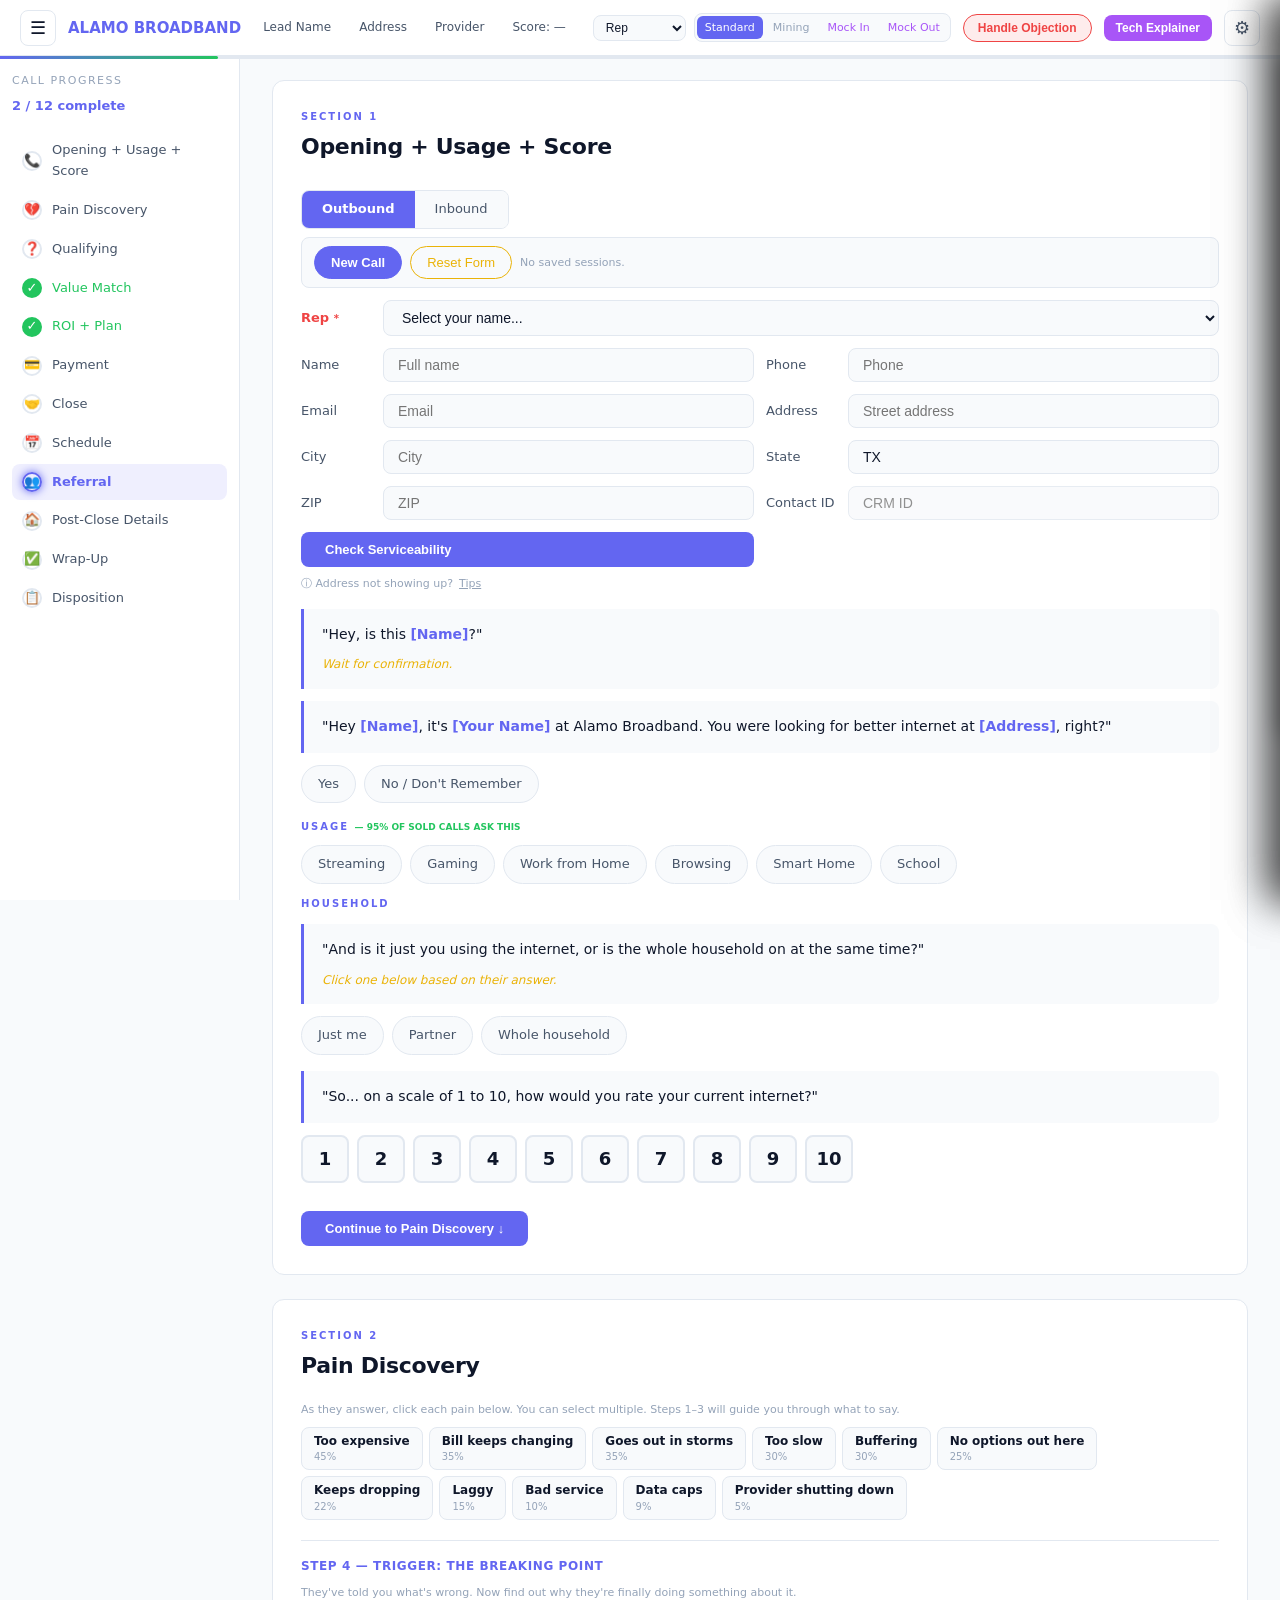
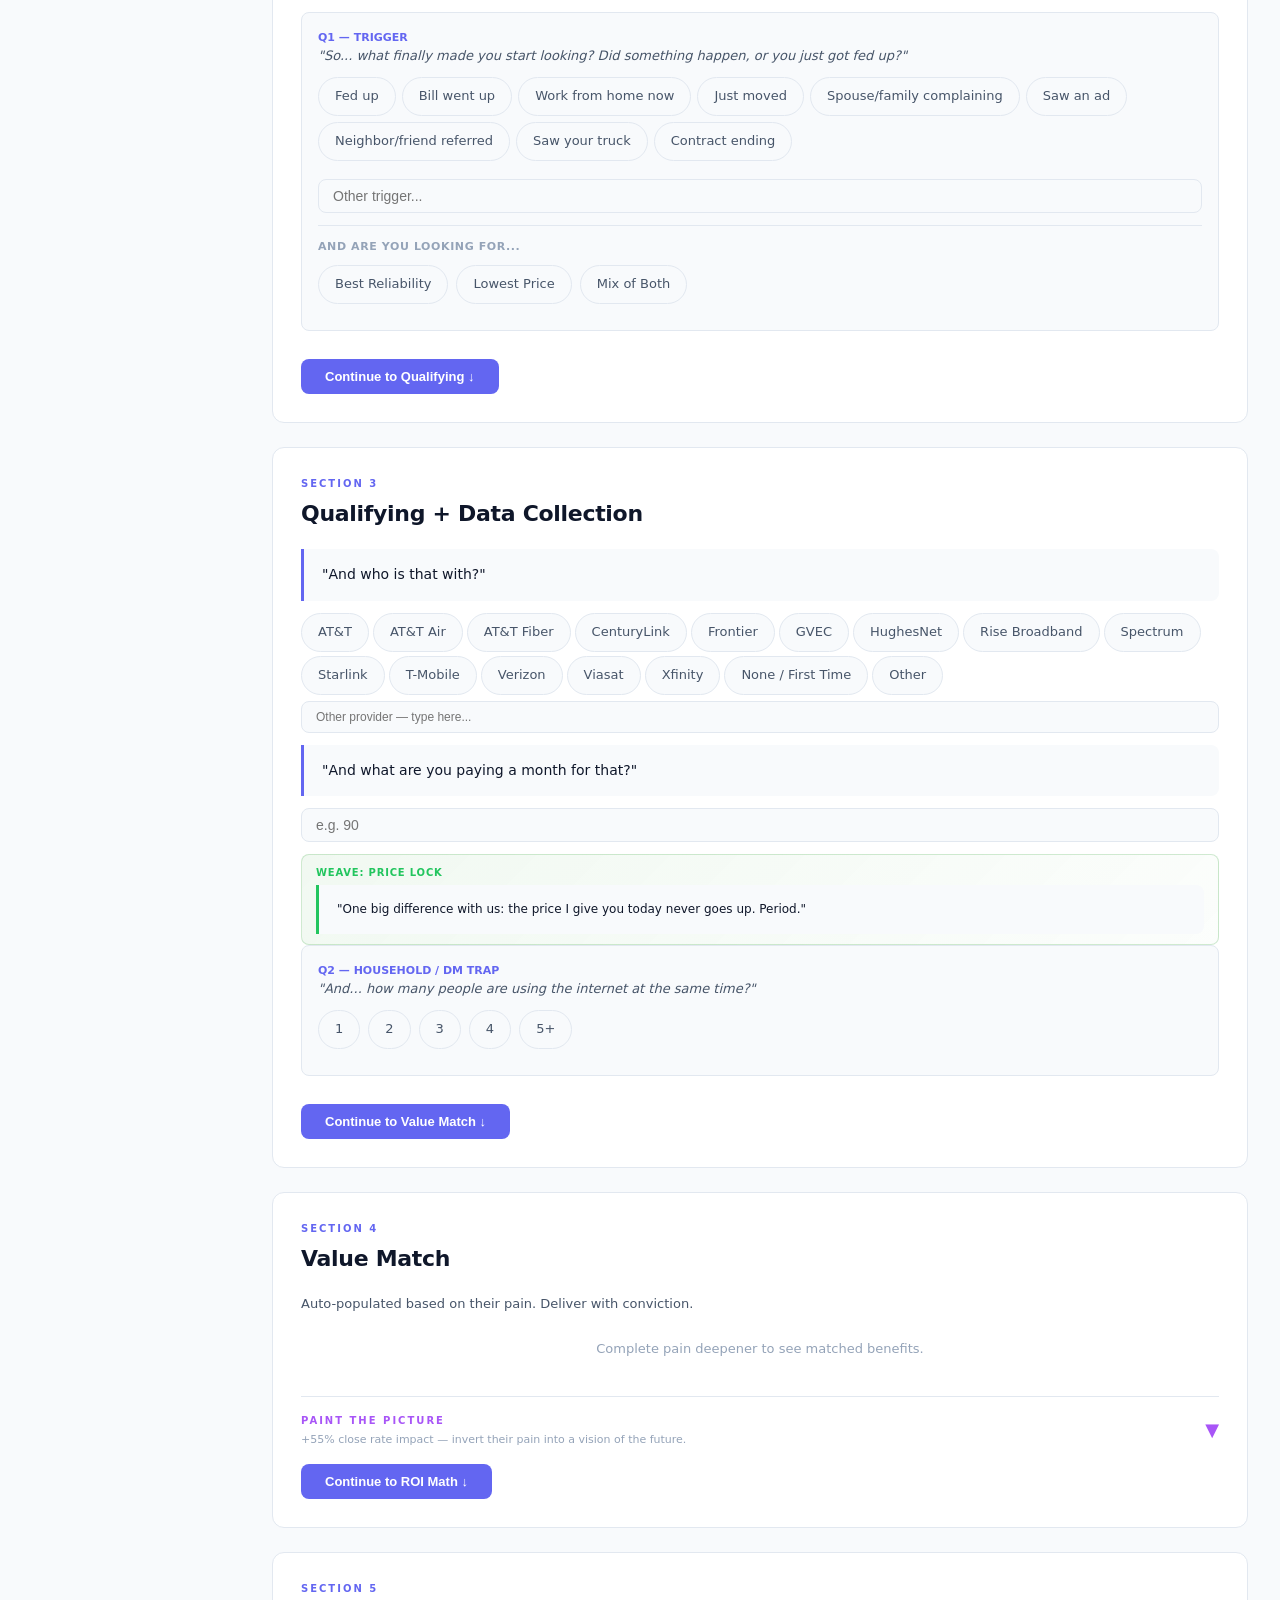
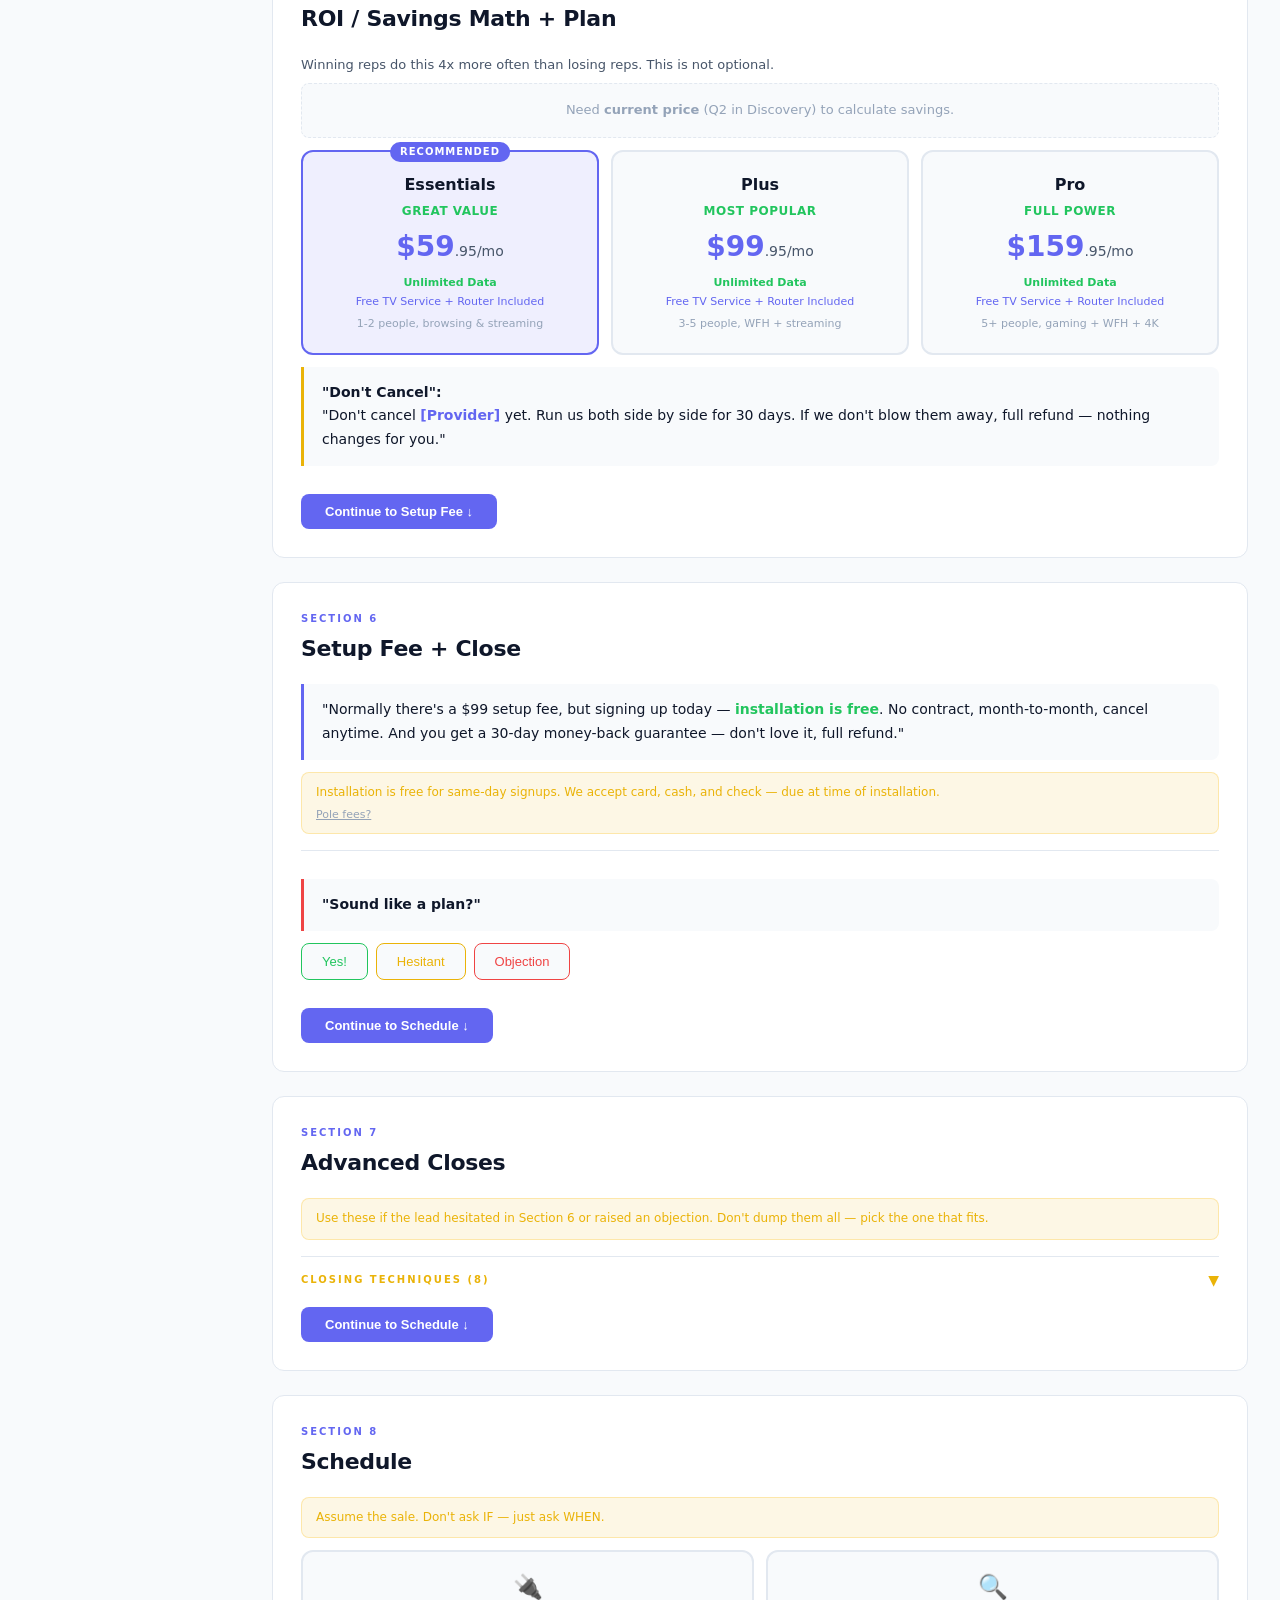
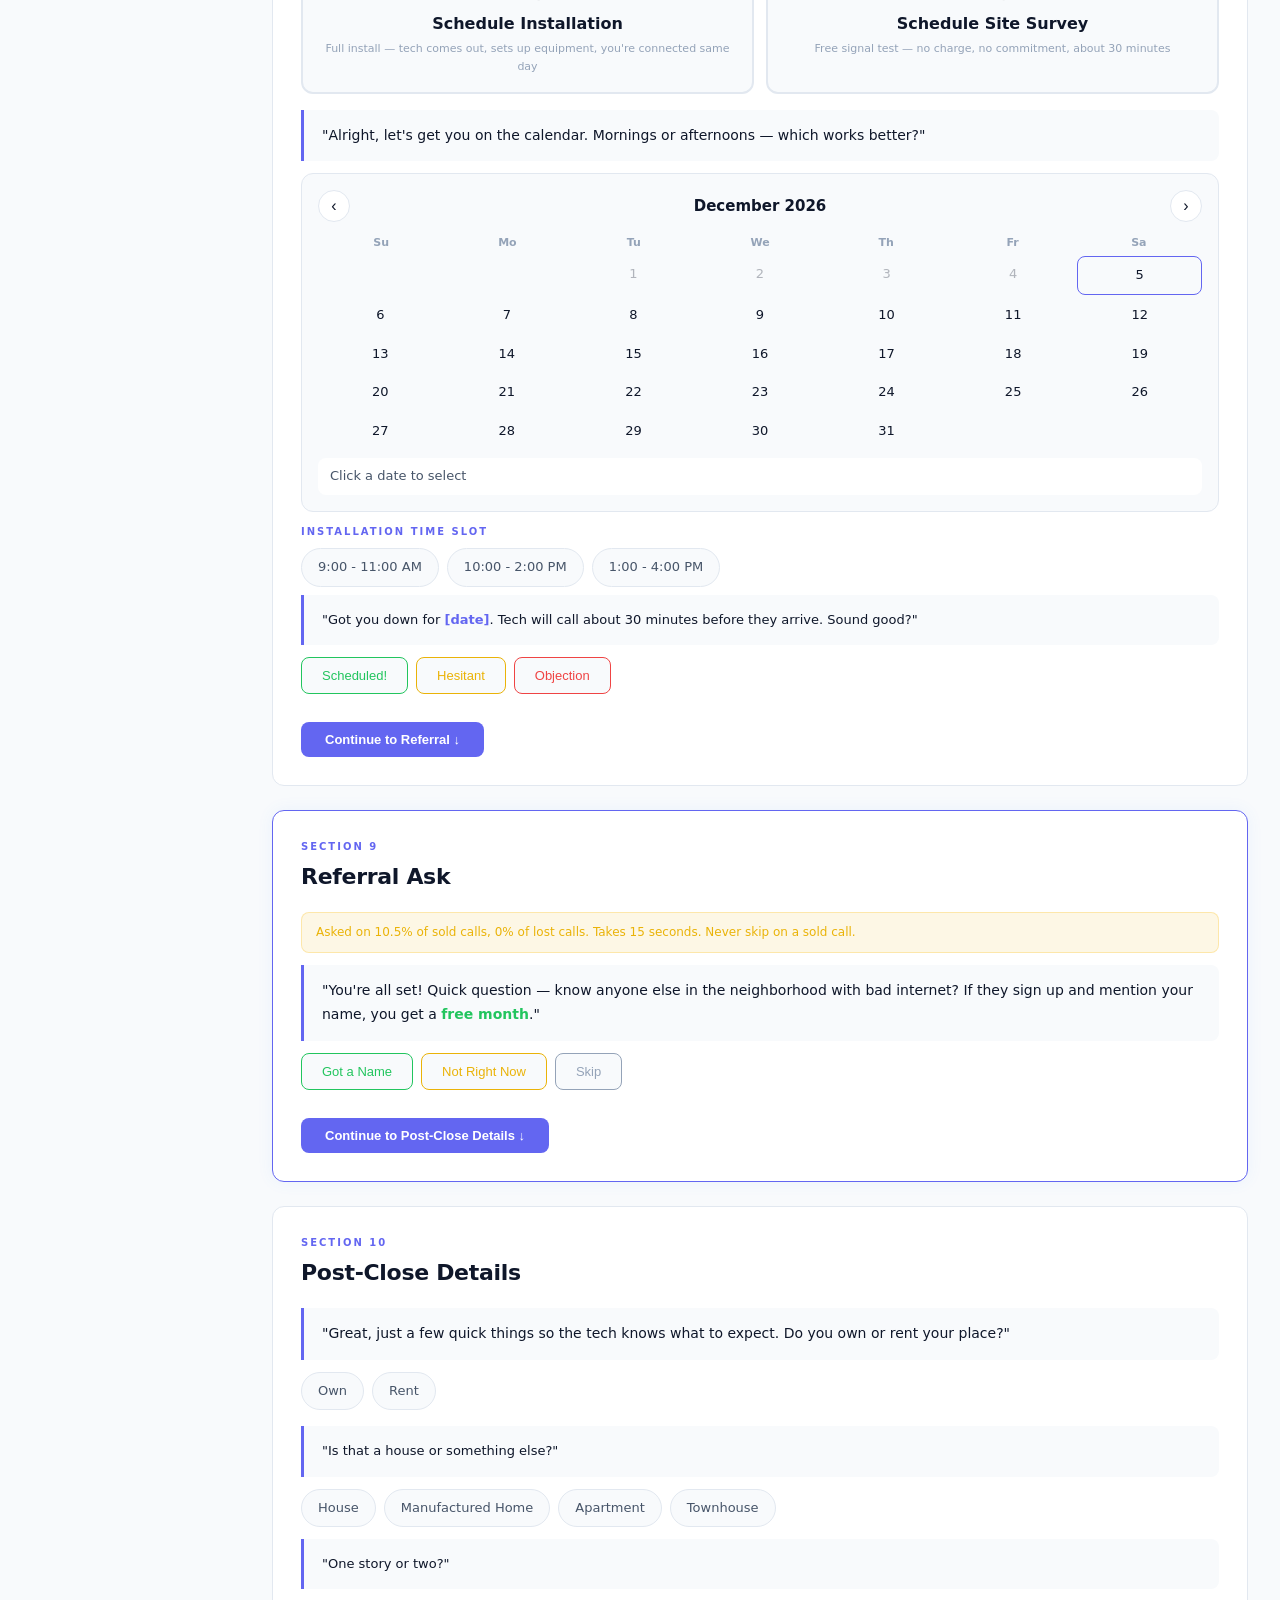
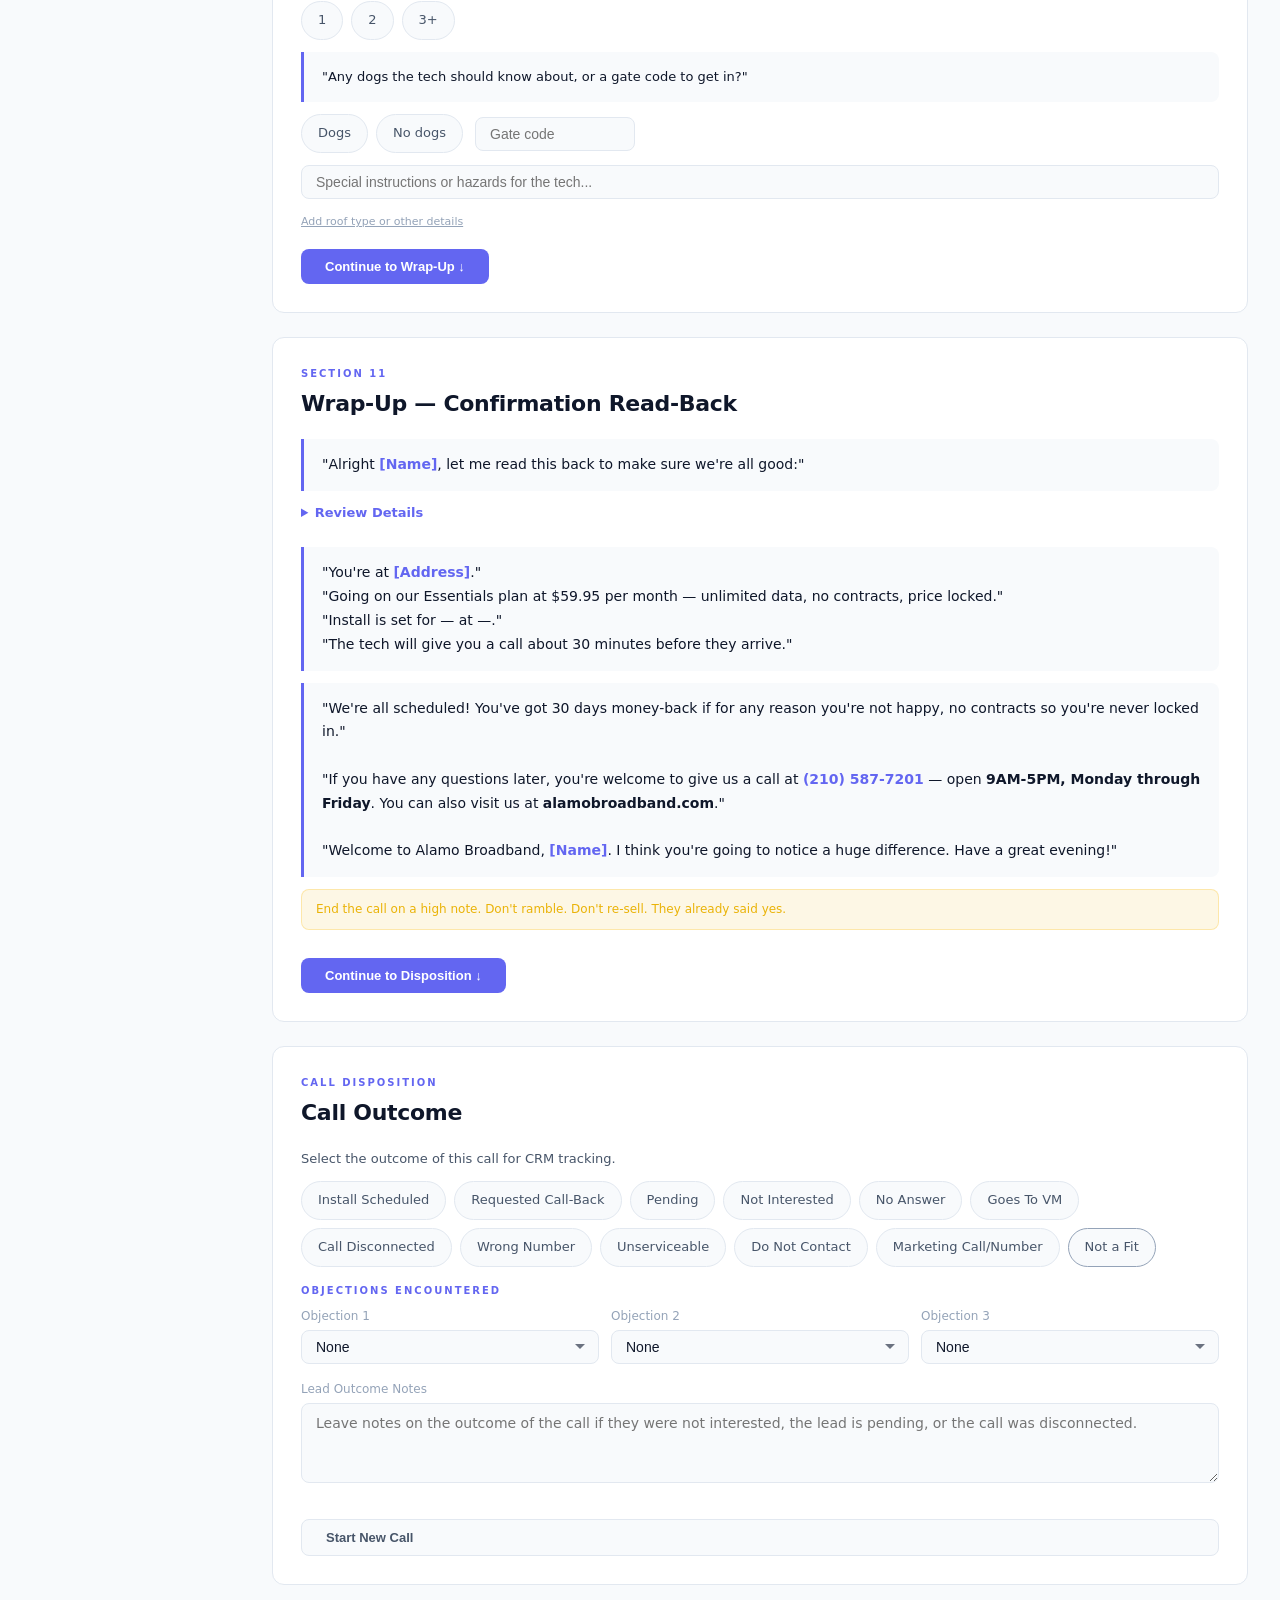
==== commit c3d688c8: "All clients v5.11.7: Mock Inbound/Outbound modes, auto-fetch calendar (JC WiFi), v5.11.6 changelog s" ====
--- a/alamo/index.html
+++ b/alamo/index.html
@@ -588,6 +588,11 @@
   letter-spacing: 1px; text-transform: uppercase; margin-left: 6px; white-space: nowrap;
 }
 .mode-mining .mode-badge { display: inline-block; background: var(--warning-dim); color: var(--warning); border: 1px solid var(--warning); }
+.mode-mock .mode-badge { display: inline-block; background: rgba(168,85,247,0.15); color: #a855f7; border: 1px solid #a855f7; }
+/* Mock mode — training only, submission disabled */
+.mode-mock #finalize-btn { display: none !important; }
+#mock-training-notice { display: none; }
+.mode-mock #mock-training-notice { display: block !important; }
 /* Mining interest gauge */
 .interest-pill {
   padding: 10px 20px; border-radius: var(--radius); cursor: pointer; font-size: 13px;
@@ -717,6 +722,8 @@
     <div style="display:flex;gap:2px;background:var(--bg-input);border:1px solid var(--border);border-radius:var(--radius);padding:2px" id="mode-btns">
       <div class="mode-btn active" onclick="setModeBtn(this,'standard')">Standard</div>
       <div class="mode-btn" onclick="setModeBtn(this,'mining')">Mining</div>
+      <div class="mode-btn" onclick="setModeBtn(this,'mock-in')" style="color:#a855f7">Mock In</div>
+      <div class="mode-btn" onclick="setModeBtn(this,'mock-out')" style="color:#a855f7">Mock Out</div>
     </div>
   </div>
   <button id="objection-btn" onclick="openObjectionPanel()">Handle Objection</button>
@@ -2042,7 +2049,7 @@
   <div style="margin-top:16px">
     <button class="complete-btn" id="finalize-btn" onclick="finalizeAndSubmit()" style="display:none">Finalize &amp; Submit &#10148;</button>
     <div id="webhook-status" style="font-size:12px;margin-top:6px;display:none;padding:8px 12px;border-radius:var(--radius);font-weight:600"></div>
-    <button style="width:100%;padding:16px 24px;font-size:16px;font-weight:800;background:#e53e3e;color:#fff;border:none;border-radius:var(--radius-lg);cursor:pointer;text-transform:uppercase;letter-spacing:1px" onclick="this.textContent='Mock Call Complete!';this.style.background='#888';this.style.cursor='default'">Mock Call Complete</button>
+    <div id="mock-training-notice" style="width:100%;padding:16px 24px;background:rgba(168,85,247,0.12);border:2px solid #a855f7;border-radius:var(--radius-lg);color:#a855f7;font-size:13px;font-weight:800;text-align:center;text-transform:uppercase;letter-spacing:1px">⚠ Training Mode — Submission Disabled</div>
     <button class="next-btn" style="width:100%;margin-top:12px;background:var(--bg-input);color:var(--text-secondary);border:1px solid var(--border)" onclick="newCall()">Start New Call</button>
   </div>
 </div>
@@ -5080,6 +5087,9 @@
 
 var devChangelog = [
   { ver:'v5.11.4', date:'2026-03-27', changes:['Feature: Opening outbound script — Yes/No confirmation pills after "right?" — Yes reveals call-recorded script, No shows Facebook/Instagram memory jog','Fix: Price Lock weave shortened to "One big difference with us: the price I give you today never goes up. Period."','Fix: Closing Techniques reordered — #1 Tentative Appointment, #2 Month-to-Month, #3 Site Survey moved to top (best for Still Hesitant leads); original #1-3 become #4-6','Fix: Still Hesitant coach note updated to reference new numbers (#1/#2/#3 instead of #4/#7/#5)','Fix: Anchor close script now uses subPhrases natural language instead of raw pain label (e.g. "not getting what you\'re paying for" instead of "not worth what I pay")'] },
+  { ver:'v5.11.7', date:'2026-03-27', changes:['Feature: Mock Inbound + Mock Outbound mode buttons in header toggle — disables Finalize & Submit in training mode','Remove: red Mock Call Complete button replaced by purple training notice'] },
+  { ver:'v5.11.6', date:'2026-03-27', changes:['Fix: serviceability result parsing — handle top-level Qualified key (capital Q), show SERVICE AVAILABLE / NOT IN SERVICE AREA clearly'] },
+  { ver:'v5.11.5', date:'2026-03-27', changes:['Update: serviceability webhook URL updated to new Make.com endpoint'] },
   { ver:'v5.11.4', date:'2026-03-27', changes:['Fix: anchor close script — removed awkward painPhrase insertion, now just uses score + provider'] },
   { ver:'v5.11.3', date:'2026-03-27', changes:['Fix: removed "Overpaying for satellite?" from Step 2 hint text (both single + multi maps)'] },
   { ver:'v5.11.2', date:'2026-03-27', changes:['Fix: removed ALL 6 remaining "walk me through" instances across all deepener paths','Fix: referral "Not Right Now" now scrolls to "No worries" response instead of skipping past it'] },
@@ -5424,25 +5434,33 @@
   resultEl.style.border = '1px solid var(--accent)';
   resultEl.textContent = 'Checking availability...';
 
-  fetch('https://hook.us1.make.com/pv6il7m6t9pcrelbkoyvdi8g1331xjf9', {
+  fetch('https://hook.us1.make.com/jmw88osal7aupih21toxs65oqq2vel36', {
     method: 'POST',
     headers: { 'Content-Type': 'application/json' },
     body: JSON.stringify({ address: address, city: city, state: st, zip: zip })
   })
   .then(function(r) { return r.json(); })
   .then(function(payload) {
-    var qualified = payload && payload.data ? payload.data.qualified : null;
-    var zone = payload && payload.data ? payload.data.zone : null;
-    if (qualified) {
+    var qualified = payload && (payload.Qualified || payload.qualified || (payload.data && (payload.data.Qualified || payload.data.qualified))) || null;
+    var zone = payload && (payload.Zone || payload.zone || (payload.data && (payload.data.Zone || payload.data.zone))) || null;
+    var isYes = qualified && qualified.toString().toLowerCase() === 'true' || qualified === true;
+    var isNo = qualified && qualified.toString().toLowerCase() === 'false' || qualified === false;
+    if (isYes) {
       resultEl.style.background = 'var(--success-dim)';
       resultEl.style.color = 'var(--success)';
       resultEl.style.border = '1px solid var(--success)';
-    } else {
+      resultEl.innerHTML = '&#10003; <strong>SERVICE AVAILABLE</strong>' + (zone ? ' &nbsp;|&nbsp; Zone: <strong>' + zone + '</strong>' : '');
+    } else if (isNo) {
       resultEl.style.background = 'var(--danger-dim)';
       resultEl.style.color = 'var(--danger)';
       resultEl.style.border = '1px solid var(--danger)';
+      resultEl.innerHTML = '&#10007; <strong>NOT IN SERVICE AREA</strong>';
+    } else {
+      resultEl.style.background = 'var(--accent-dim)';
+      resultEl.style.color = 'var(--accent)';
+      resultEl.style.border = '1px solid var(--accent)';
+      resultEl.innerHTML = 'Qualified: <strong>' + (qualified !== null && qualified !== undefined ? qualified : 'N/A') + '</strong>' + (zone ? ' &nbsp;|&nbsp; Zone: <strong>' + zone + '</strong>' : '');
     }
-    resultEl.innerHTML = 'Qualified: <strong>' + (qualified || 'N/A') + '</strong>' + (zone ? ' &nbsp;|&nbsp; Zone: <strong>' + zone + '</strong>' : '');
   })
   .catch(function(err) {
     resultEl.style.background = 'var(--danger-dim)';
@@ -6071,11 +6089,14 @@
 
 function setMode(mode) {
   state.mode = mode;
-  document.body.classList.remove('mode-standard', 'mode-mining');
-  document.body.classList.add('mode-' + mode);
+  var isMock = mode === 'mock-in' || mode === 'mock-out';
+  var baseMode = isMock ? (mode === 'mock-in' ? 'standard' : 'mining') : mode;
+  document.body.classList.remove('mode-standard', 'mode-mining', 'mode-mock');
+  document.body.classList.add('mode-' + baseMode);
+  if (isMock) document.body.classList.add('mode-mock');
   // Update mode badge
   var badge = document.getElementById('mode-badge');
-  if (badge) badge.textContent = mode === 'mining' ? 'MINING' : '';
+  if (badge) badge.textContent = isMock ? 'MOCK' : (mode === 'mining' ? 'MINING' : '');
   // Update sidebar checklist for the mode
   updateChecklist();
   try { localStorage.setItem('alamo_mode', mode); } catch(e) {}
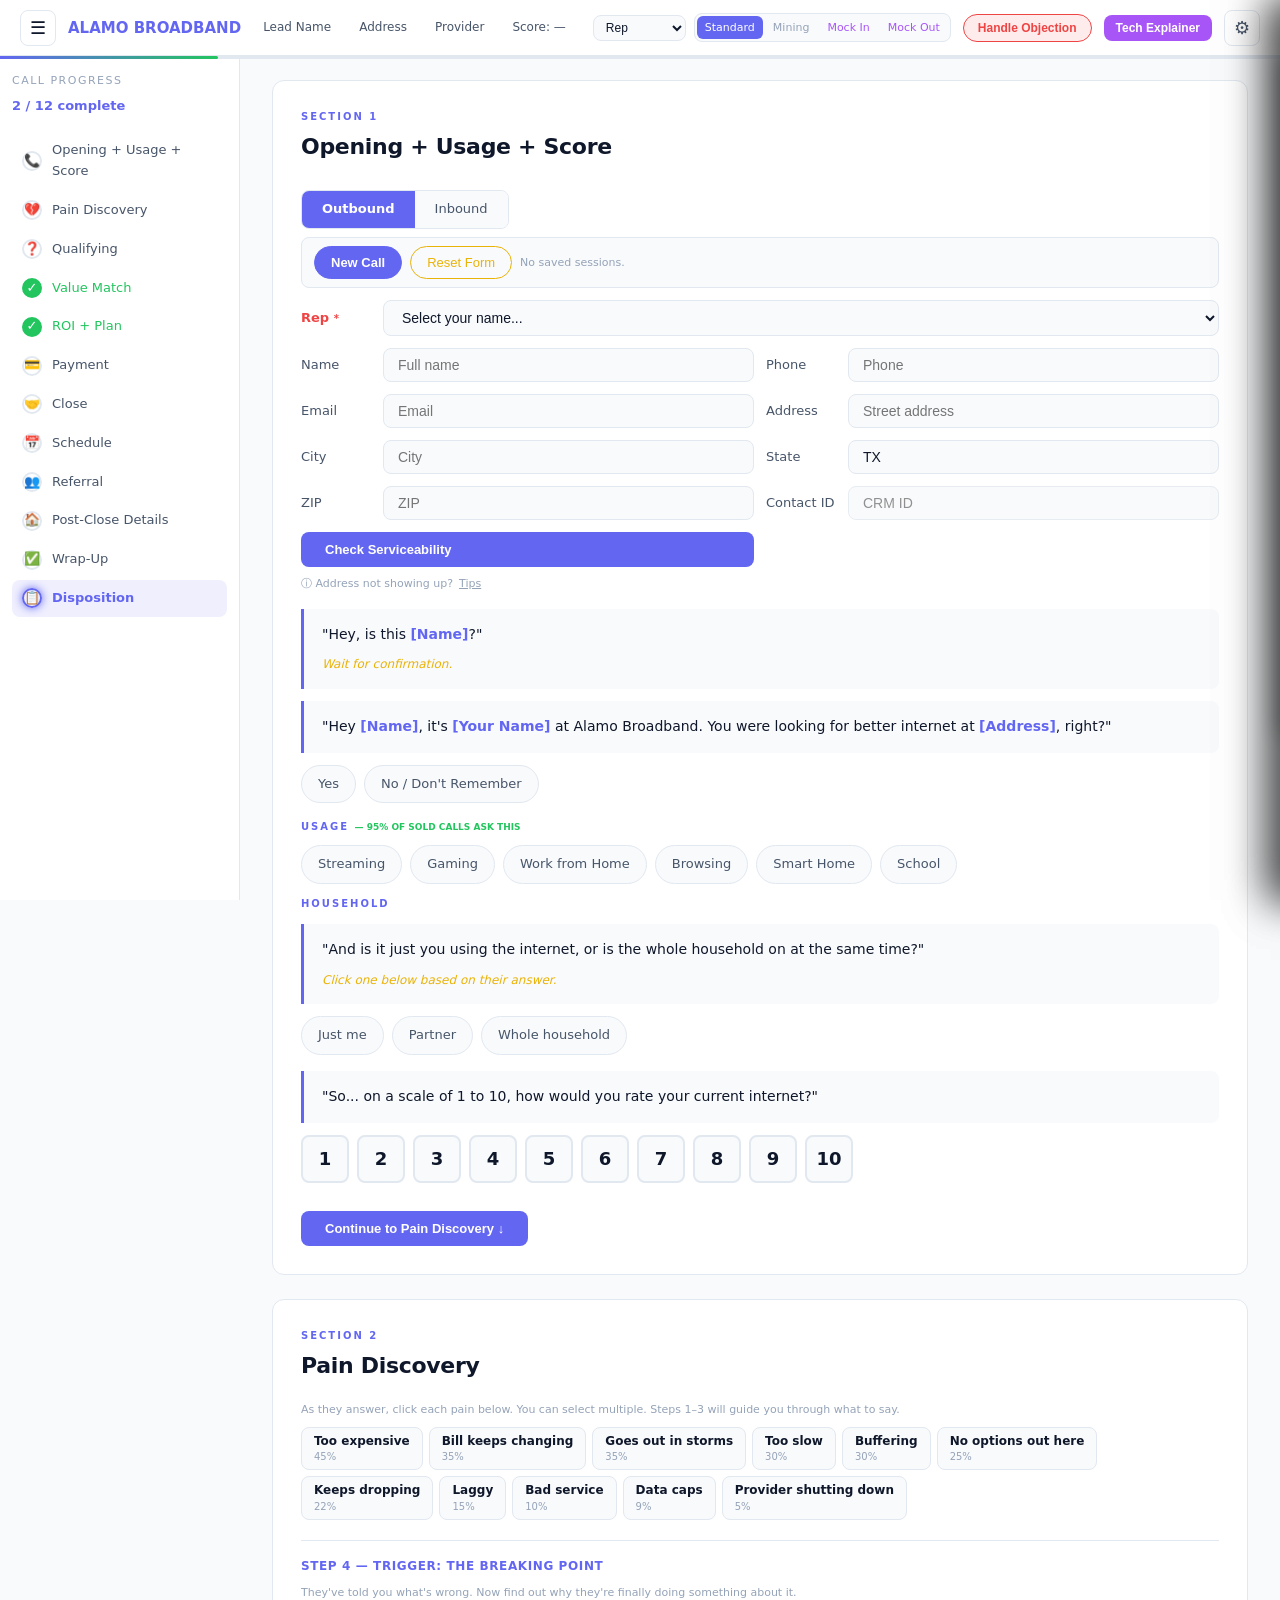
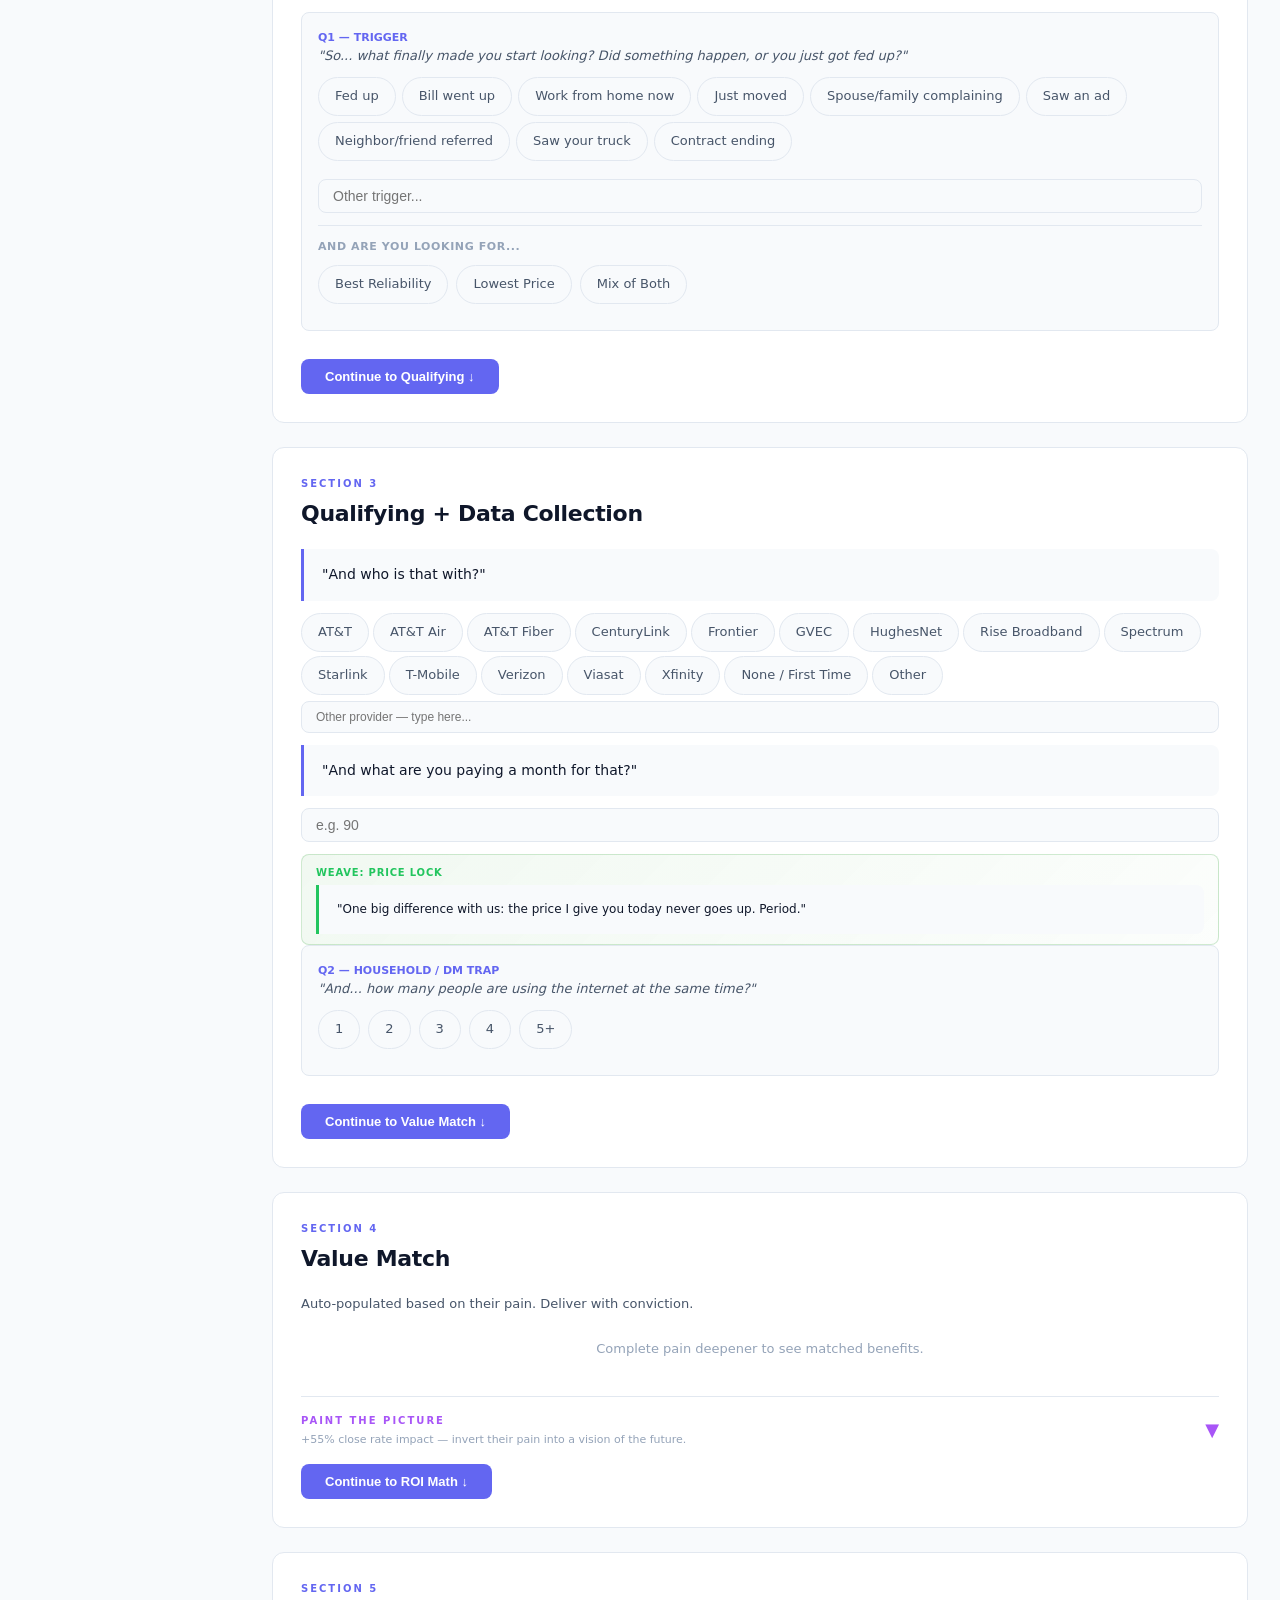
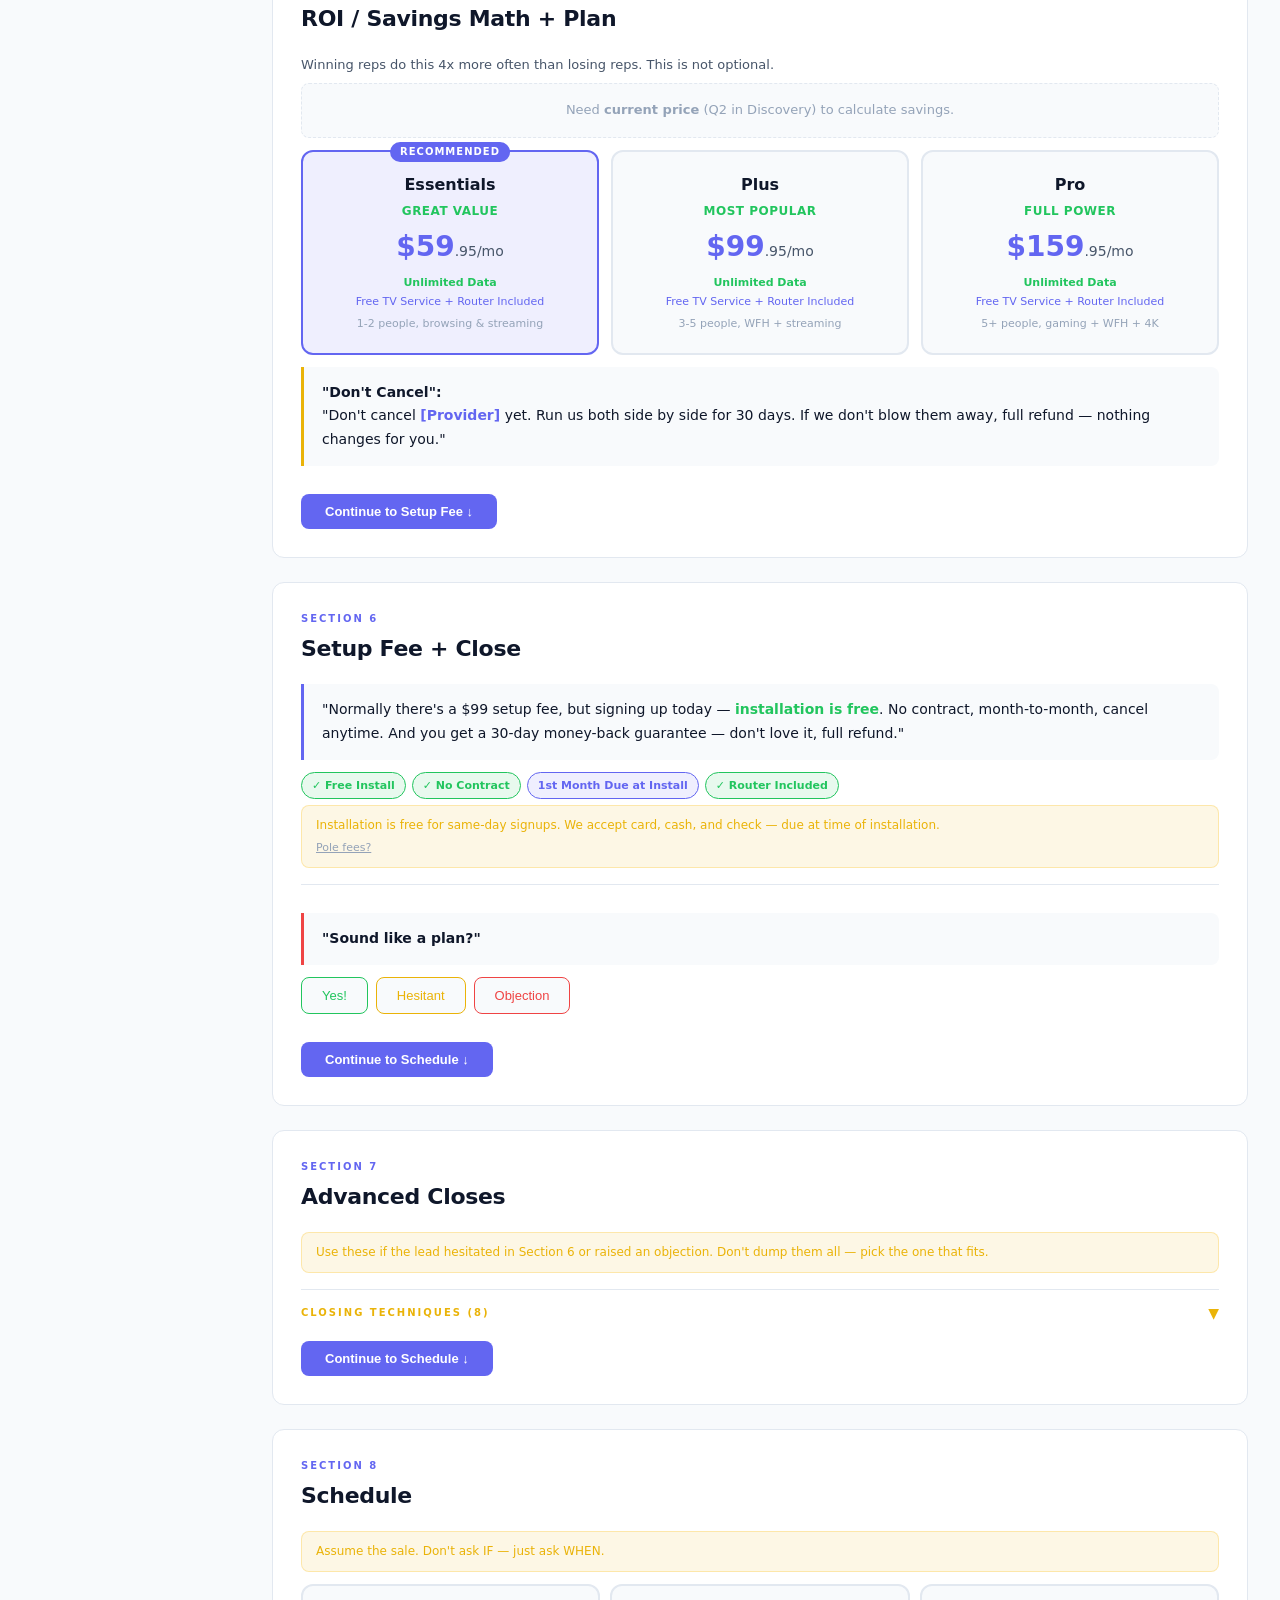
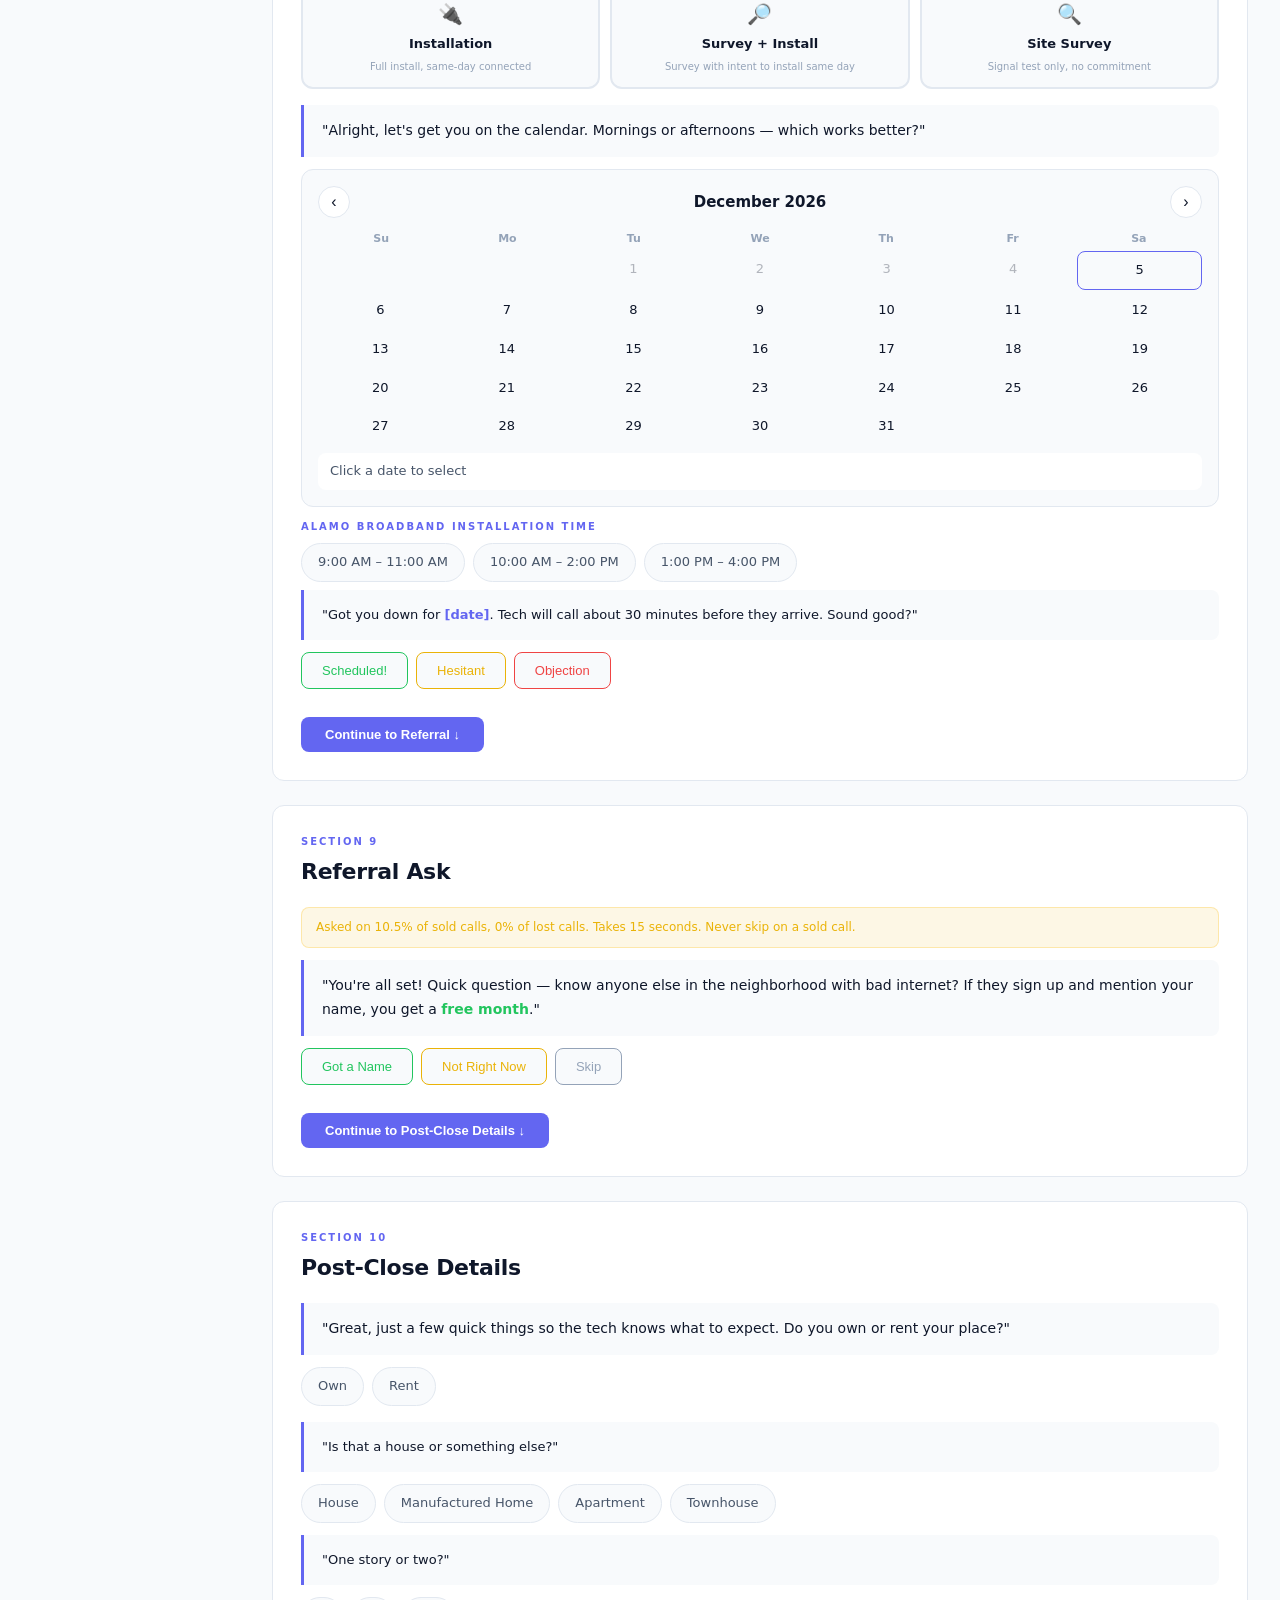
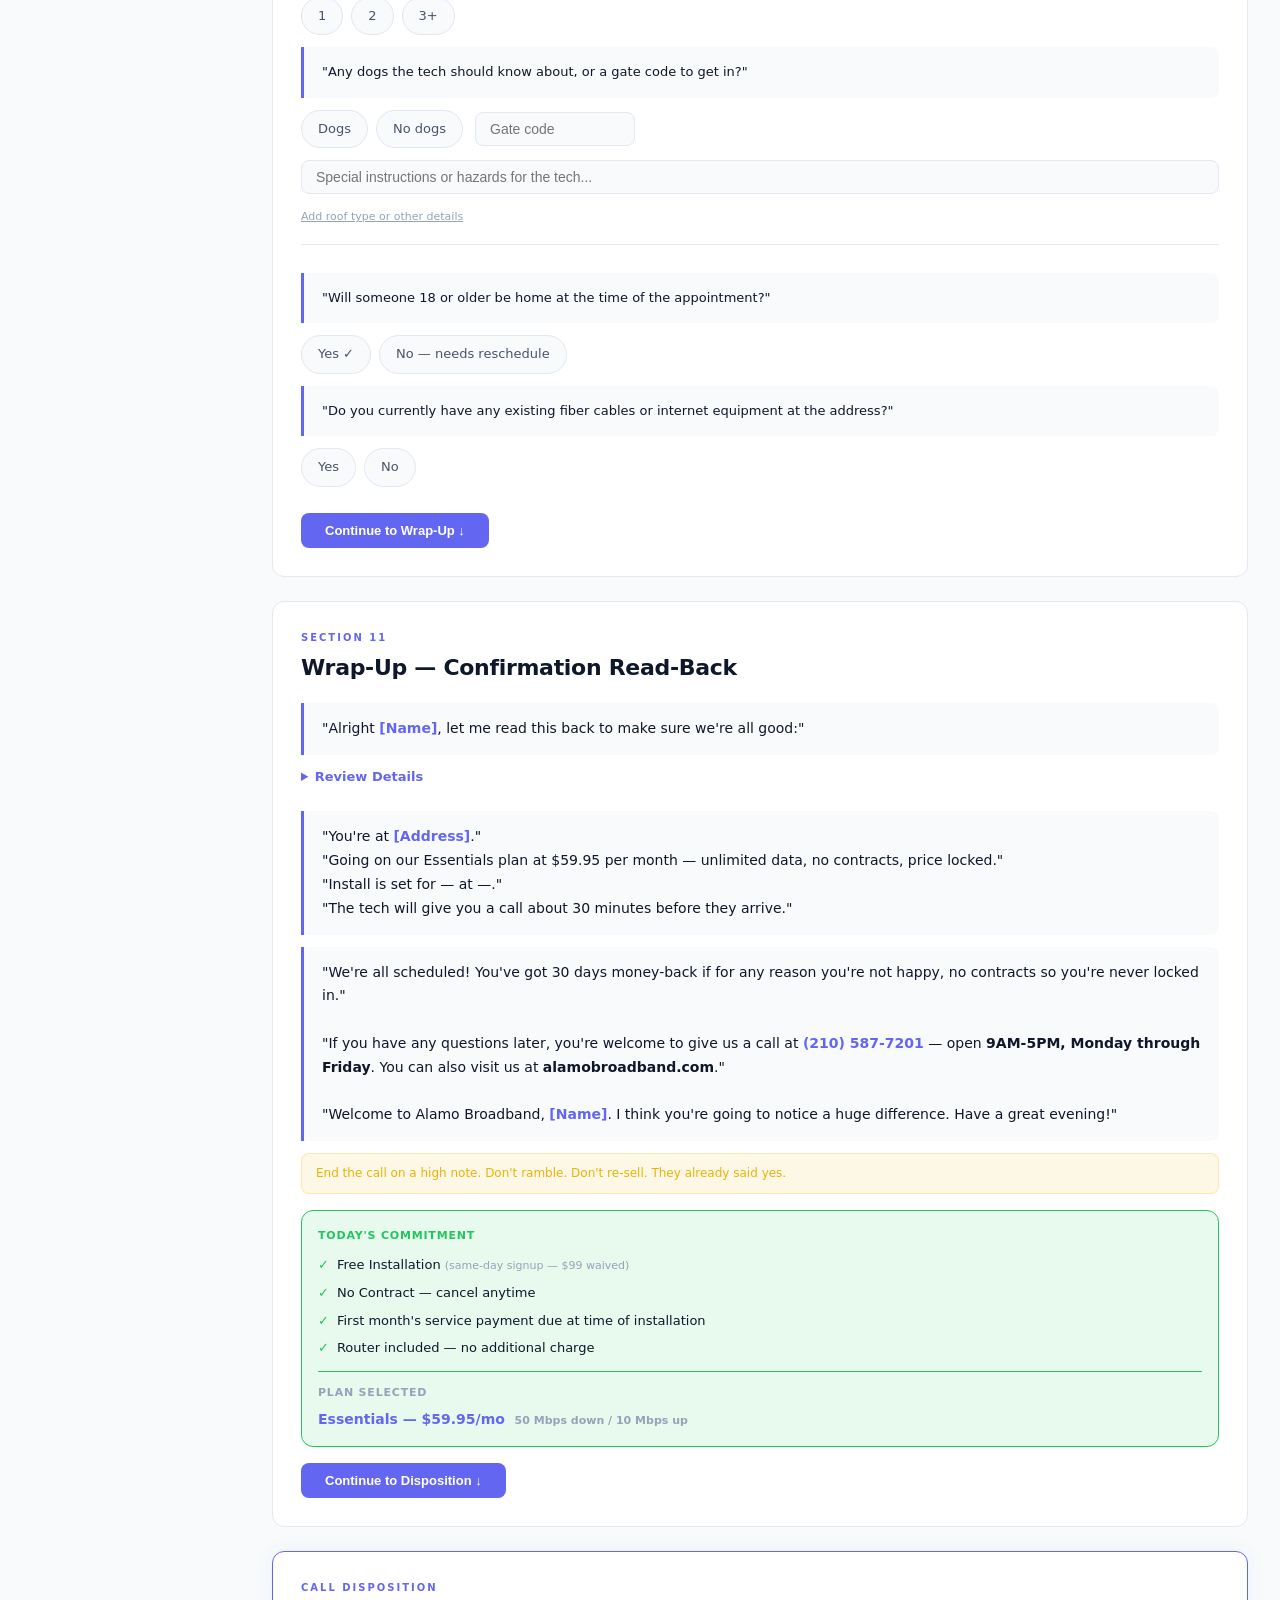
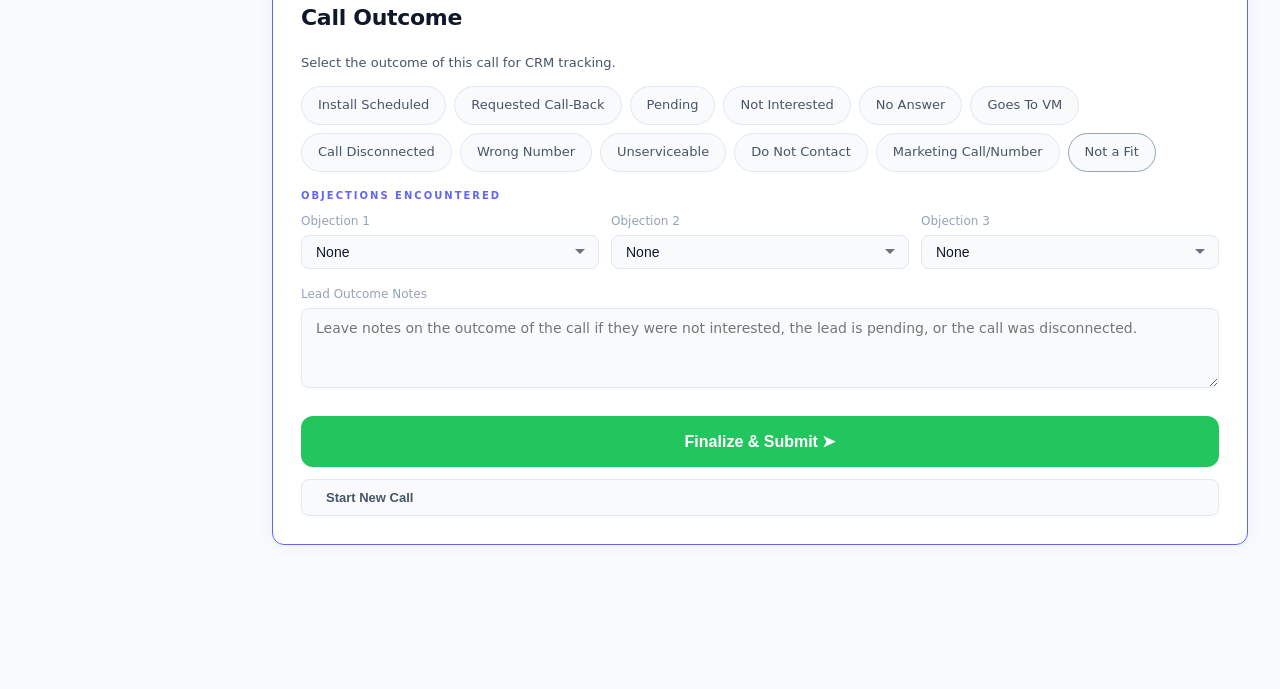
==== commit 60b0a83f: "Alamo v5.11.8: finalize btn fix, 3-type schedule, commitment block, housekeeping additions" ====
--- a/alamo/index.html
+++ b/alamo/index.html
@@ -1465,6 +1465,13 @@
   <div class="script-block">
     "Normally there's a $99 setup fee, but signing up today &mdash; <strong style="color:var(--success)">installation is free</strong>. No contract, month-to-month, cancel anytime. And you get a 30-day money-back guarantee &mdash; don't love it, full refund."
   </div>
+  <!-- Offer badge row -->
+  <div style="display:flex;gap:6px;flex-wrap:wrap;margin-top:10px;margin-bottom:4px">
+    <span style="padding:4px 10px;background:var(--success-dim);border:1px solid var(--success);border-radius:20px;font-size:11px;font-weight:700;color:var(--success)">&#10003; Free Install</span>
+    <span style="padding:4px 10px;background:var(--success-dim);border:1px solid var(--success);border-radius:20px;font-size:11px;font-weight:700;color:var(--success)">&#10003; No Contract</span>
+    <span style="padding:4px 10px;background:var(--accent-dim);border:1px solid var(--accent);border-radius:20px;font-size:11px;font-weight:700;color:var(--accent)">1st Month Due at Install</span>
+    <span style="padding:4px 10px;background:var(--success-dim);border:1px solid var(--success);border-radius:20px;font-size:11px;font-weight:700;color:var(--success)">&#10003; Router Included</span>
+  </div>
   <div class="coach-note" style="margin-top:6px">Installation is free for same-day signups. We accept card, cash, and check &mdash; due at time of installation.
     <span style="display:block;margin-top:4px;font-size:11px;color:var(--text-muted);cursor:pointer;text-decoration:underline" onclick="this.nextElementSibling.classList.toggle('hidden')">Pole fees?</span>
     <div class="hidden" style="margin-top:4px;font-size:11px;color:var(--text-secondary)">20ft pole: +$50 | 30ft pole: +$100 | Tripod: included</div>
@@ -1649,16 +1656,21 @@
   <div class="coach-note">Assume the sale. Don't ask IF &mdash; just ask WHEN.</div>
 
   <!-- Schedule Type Toggle -->
-  <div style="display:grid;grid-template-columns:1fr 1fr;gap:12px;margin-bottom:16px">
-    <div id="sched-install-btn" class="plan-card selected" onclick="setScheduleType('install')" style="cursor:pointer;text-align:center;padding:16px">
-      <div style="font-size:24px;margin-bottom:4px">&#128268;</div>
-      <div style="font-size:16px;font-weight:700">Schedule Installation</div>
-      <div style="font-size:11px;color:var(--text-muted);margin-top:4px">Full install &mdash; tech comes out, sets up equipment, you're connected same day</div>
-    </div>
-    <div id="sched-survey-btn" class="plan-card" onclick="setScheduleType('survey')" style="cursor:pointer;text-align:center;padding:16px">
-      <div style="font-size:24px;margin-bottom:4px">&#128269;</div>
-      <div style="font-size:16px;font-weight:700">Schedule Site Survey</div>
-      <div style="font-size:11px;color:var(--text-muted);margin-top:4px">Free signal test &mdash; no charge, no commitment, about 30 minutes</div>
+  <div style="display:grid;grid-template-columns:1fr 1fr 1fr;gap:10px;margin-bottom:16px">
+    <div id="sched-install-btn" class="plan-card selected" onclick="setScheduleType('install')" style="cursor:pointer;text-align:center;padding:12px">
+      <div style="font-size:20px;margin-bottom:4px">&#128268;</div>
+      <div style="font-size:13px;font-weight:700">Installation</div>
+      <div style="font-size:10px;color:var(--text-muted);margin-top:4px">Full install, same-day connected</div>
+    </div>
+    <div id="sched-survey-intent-btn" class="plan-card" onclick="setScheduleType('survey_intent')" style="cursor:pointer;text-align:center;padding:12px">
+      <div style="font-size:20px;margin-bottom:4px">&#128270;</div>
+      <div style="font-size:13px;font-weight:700">Survey + Install</div>
+      <div style="font-size:10px;color:var(--text-muted);margin-top:4px">Survey with intent to install same day</div>
+    </div>
+    <div id="sched-survey-btn" class="plan-card" onclick="setScheduleType('survey')" style="cursor:pointer;text-align:center;padding:12px">
+      <div style="font-size:20px;margin-bottom:4px">&#128269;</div>
+      <div style="font-size:13px;font-weight:700">Site Survey</div>
+      <div style="font-size:10px;color:var(--text-muted);margin-top:4px">Signal test only, no commitment</div>
     </div>
   </div>
 
@@ -1694,12 +1706,37 @@
       <div id="cal-events" class="hidden" style="margin-top:8px"></div>
     </div>
 
-    <div style="margin-top:12px">
-      <div class="section-label">Installation Time Slot</div>
+    <!-- Installation time slots -->
+    <div id="install-slots" style="margin-top:12px">
+      <div class="section-label">Alamo Broadband Installation Time</div>
       <div class="pill-group" style="margin:8px 0">
-        <div class="pill" onclick="setTimeSlot(this,'9-11am')" id="pill-slot1">9:00 - 11:00 AM</div>
-        <div class="pill" onclick="setTimeSlot(this,'10-2pm')" id="pill-slot2">10:00 - 2:00 PM</div>
-        <div class="pill" onclick="setTimeSlot(this,'1-4pm')" id="pill-slot3">1:00 - 4:00 PM</div>
+        <div class="pill" onclick="setTimeSlot(this,'9:00 AM – 11:00 AM')">9:00 AM – 11:00 AM</div>
+        <div class="pill" onclick="setTimeSlot(this,'10:00 AM – 2:00 PM')">10:00 AM – 2:00 PM</div>
+        <div class="pill" onclick="setTimeSlot(this,'1:00 PM – 4:00 PM')">1:00 PM – 4:00 PM</div>
+      </div>
+    </div>
+
+    <!-- Site Survey + Intent to Install time slots -->
+    <div id="survey-intent-slots" class="hidden" style="margin-top:12px">
+      <div class="section-label">Alamo Broadband Site Survey + Intent to Install Time</div>
+      <div class="pill-group" style="margin:8px 0">
+        <div class="pill" onclick="setTimeSlot(this,'9:00 AM – 11:00 AM')">9:00 AM – 11:00 AM</div>
+        <div class="pill" onclick="setTimeSlot(this,'12:00 PM – 2:00 PM')">12:00 PM – 2:00 PM</div>
+      </div>
+    </div>
+
+    <!-- Site Survey only time slots -->
+    <div id="survey-slots" class="hidden" style="margin-top:12px">
+      <div class="section-label">Alamo Broadband Site Survey Time</div>
+      <div class="pill-group" style="margin:8px 0;flex-wrap:wrap">
+        <div class="pill" onclick="setTimeSlot(this,'8:00 AM – 9:00 AM')">8:00 – 9:00 AM</div>
+        <div class="pill" onclick="setTimeSlot(this,'9:00 AM – 10:00 AM')">9:00 – 10:00 AM</div>
+        <div class="pill" onclick="setTimeSlot(this,'10:00 AM – 11:00 AM')">10:00 – 11:00 AM</div>
+        <div class="pill" onclick="setTimeSlot(this,'11:00 AM – 12:00 PM')">11:00 AM – 12:00 PM</div>
+        <div class="pill" onclick="setTimeSlot(this,'12:00 PM – 1:00 PM')">12:00 – 1:00 PM</div>
+        <div class="pill" onclick="setTimeSlot(this,'1:00 PM – 2:00 PM')">1:00 – 2:00 PM</div>
+        <div class="pill" onclick="setTimeSlot(this,'2:00 PM – 3:00 PM')">2:00 – 3:00 PM</div>
+        <div class="pill" onclick="setTimeSlot(this,'3:00 PM – 4:00 PM')">3:00 – 4:00 PM</div>
       </div>
     </div>
 
@@ -1867,6 +1904,34 @@
       </div>
     </div>
   </div>
+  <!-- 18+ Adult Present -->
+  <div style="margin-top:16px;padding-top:16px;border-top:1px solid var(--border)">
+    <div class="script-block" style="font-size:13px">
+      "Will someone 18 or older be home at the time of the appointment?"
+    </div>
+    <div class="pill-group" style="margin-top:6px">
+      <div class="pill" onclick="setProperty(this,'adult_present','yes')">Yes &#10003;</div>
+      <div class="pill" onclick="setProperty(this,'adult_present','no')">No &mdash; needs reschedule</div>
+    </div>
+    <div id="adult-not-present-note" class="hidden" style="margin-top:6px;padding:8px 12px;background:var(--warning-dim);border:1px solid var(--warning);border-radius:var(--radius);font-size:12px;color:var(--warning)">
+      &#9888; Please confirm an adult will be present &mdash; we may need to adjust the appointment time.
+    </div>
+  </div>
+
+  <!-- Existing Fiber Connection -->
+  <div style="margin-top:12px">
+    <div class="script-block" style="font-size:13px">
+      "Do you currently have any existing fiber cables or internet equipment at the address?"
+    </div>
+    <div class="pill-group" style="margin-top:6px">
+      <div class="pill" onclick="setProperty(this,'has_existing_fiber','yes')">Yes</div>
+      <div class="pill" onclick="setProperty(this,'has_existing_fiber','no')">No</div>
+    </div>
+    <div id="existing-fiber-note" class="hidden" style="margin-top:6px;padding:8px 12px;background:var(--accent-dim);border:1px solid var(--accent);border-radius:var(--radius);font-size:12px;color:var(--accent)">
+      Good to know &mdash; noting for the tech. They'll work with what's there or advise on the best setup.
+    </div>
+  </div>
+
   <button class="next-btn" onclick="scrollToSection('sec-wrapup')">Continue to Wrap-Up &darr;</button>
 </div>
 
@@ -1908,6 +1973,21 @@
   </div>
   <div class="coach-note">End the call on a high note. Don't ramble. Don't re-sell. They already said yes.</div>
 
+  <!-- TODAY'S COMMITMENT SUMMARY -->
+  <div style="margin-top:16px;padding:16px;background:var(--success-dim);border:1px solid var(--success);border-radius:var(--radius-lg)">
+    <div style="font-size:11px;font-weight:700;text-transform:uppercase;letter-spacing:.8px;color:var(--success);margin-bottom:10px">Today's Commitment</div>
+    <div style="display:flex;flex-direction:column;gap:7px;font-size:13px">
+      <div style="display:flex;align-items:flex-start;gap:8px"><span style="color:var(--success);font-weight:700;flex-shrink:0">&#10003;</span><span>Free Installation <span style="font-size:11px;color:var(--text-muted)">(same-day signup — $99 waived)</span></span></div>
+      <div style="display:flex;align-items:flex-start;gap:8px"><span style="color:var(--success);font-weight:700;flex-shrink:0">&#10003;</span><span>No Contract — cancel anytime</span></div>
+      <div style="display:flex;align-items:flex-start;gap:8px"><span style="color:var(--success);font-weight:700;flex-shrink:0">&#10003;</span><span>First month's service payment due at time of installation</span></div>
+      <div style="display:flex;align-items:flex-start;gap:8px"><span style="color:var(--success);font-weight:700;flex-shrink:0">&#10003;</span><span>Router included — no additional charge</span></div>
+    </div>
+    <div style="margin-top:12px;padding-top:12px;border-top:1px solid var(--success)">
+      <div style="font-size:11px;font-weight:700;text-transform:uppercase;letter-spacing:.8px;color:var(--text-muted);margin-bottom:6px">Plan Selected</div>
+      <div id="commitment-plan-display" style="font-size:14px;font-weight:700;color:var(--accent)">—</div>
+    </div>
+  </div>
+
   <button class="next-btn" onclick="scrollToSection('sec-disposition')">Continue to Disposition &darr;</button>
 </div>
 
@@ -2047,7 +2127,7 @@
   </div>
 
   <div style="margin-top:16px">
-    <button class="complete-btn" id="finalize-btn" onclick="finalizeAndSubmit()" style="display:none">Finalize &amp; Submit &#10148;</button>
+    <button class="complete-btn" id="finalize-btn" onclick="finalizeAndSubmit()">Finalize &amp; Submit &#10148;</button>
     <div id="webhook-status" style="font-size:12px;margin-top:6px;display:none;padding:8px 12px;border-radius:var(--radius);font-weight:600"></div>
     <div id="mock-training-notice" style="width:100%;padding:16px 24px;background:rgba(168,85,247,0.12);border:2px solid #a855f7;border-radius:var(--radius-lg);color:#a855f7;font-size:13px;font-weight:800;text-align:center;text-transform:uppercase;letter-spacing:1px">⚠ Training Mode — Submission Disabled</div>
     <button class="next-btn" style="width:100%;margin-top:12px;background:var(--bg-input);color:var(--text-secondary);border:1px solid var(--border)" onclick="newCall()">Start New Call</button>
@@ -2204,7 +2284,13 @@
   household_multi: false,
   household_type: '',
   pain_usage_scenario: '',
-  worst_affected_usage: ''
+  worst_affected_usage: '',
+  adult_present: '',
+  has_existing_fiber: '',
+  offer_free_install: true,
+  offer_no_contract: true,
+  offer_first_month_due_at_install: true,
+  offer_router_included: true
 };
 
 // ===== CHECKLIST CONFIG =====
@@ -3291,10 +3377,22 @@
   renderMiningProviderCoach();
   renderCloseSavings();
   renderSpouseScheduleNote();
+  renderCommitmentPlan();
   updateChecklist();
   // v5.10: Re-inject dev annotations after dynamic content renders
   if (localStorage.getItem('alamo_dev_mode') === 'true') {
     injectAnnotationButtons();
+  }
+}
+
+function renderCommitmentPlan() {
+  var el = document.getElementById('commitment-plan-display');
+  if (!el) return;
+  if (state.recommended_plan && plans[state.recommended_plan]) {
+    var p = plans[state.recommended_plan];
+    el.innerHTML = p.name + ' &mdash; <strong>$' + p.price.toFixed(2) + '/mo</strong> &nbsp;<span style="font-size:11px;color:var(--text-muted)">' + p.speed + ' down / ' + p.upload + ' up</span>';
+  } else {
+    el.textContent = 'No plan selected';
   }
 }
 
@@ -4198,30 +4296,55 @@
 function setScheduleType(type) {
   state.schedule_type = type;
   var installBtn = document.getElementById('sched-install-btn');
+  var surveyIntentBtn = document.getElementById('sched-survey-intent-btn');
   var surveyBtn = document.getElementById('sched-survey-btn');
   var installScript = document.getElementById('sched-install-script');
   var surveyScript = document.getElementById('sched-survey-script');
   var surveyDesc = document.getElementById('site-survey-description');
   var confirmInstall = document.getElementById('sched-confirm-install');
   var confirmSurvey = document.getElementById('sched-confirm-survey');
-
-  if (type === 'survey') {
-    installBtn.classList.remove('selected');
-    surveyBtn.classList.add('selected');
+  var installSlots = document.getElementById('install-slots');
+  var surveyIntentSlots = document.getElementById('survey-intent-slots');
+  var surveySlots = document.getElementById('survey-slots');
+
+  // Reset all type buttons
+  [installBtn, surveyIntentBtn, surveyBtn].forEach(function(b) { if (b) b.classList.remove('selected'); });
+
+  if (type === 'install') {
+    if (installBtn) installBtn.classList.add('selected');
+    installScript.classList.remove('hidden');
+    surveyScript.classList.add('hidden');
+    surveyDesc.classList.add('hidden');
+    if (confirmInstall) confirmInstall.classList.remove('hidden');
+    if (confirmSurvey) confirmSurvey.classList.add('hidden');
+    if (installSlots) installSlots.classList.remove('hidden');
+    if (surveyIntentSlots) surveyIntentSlots.classList.add('hidden');
+    if (surveySlots) surveySlots.classList.add('hidden');
+  } else if (type === 'survey_intent') {
+    if (surveyIntentBtn) surveyIntentBtn.classList.add('selected');
     installScript.classList.add('hidden');
     surveyScript.classList.remove('hidden');
     surveyDesc.classList.remove('hidden');
     if (confirmInstall) confirmInstall.classList.add('hidden');
     if (confirmSurvey) confirmSurvey.classList.remove('hidden');
+    if (installSlots) installSlots.classList.add('hidden');
+    if (surveyIntentSlots) surveyIntentSlots.classList.remove('hidden');
+    if (surveySlots) surveySlots.classList.add('hidden');
   } else {
-    installBtn.classList.add('selected');
-    surveyBtn.classList.remove('selected');
-    installScript.classList.remove('hidden');
-    surveyScript.classList.add('hidden');
-    surveyDesc.classList.add('hidden');
-    if (confirmInstall) confirmInstall.classList.remove('hidden');
-    if (confirmSurvey) confirmSurvey.classList.add('hidden');
-  }
+    // survey only
+    if (surveyBtn) surveyBtn.classList.add('selected');
+    installScript.classList.add('hidden');
+    surveyScript.classList.remove('hidden');
+    surveyDesc.classList.remove('hidden');
+    if (confirmInstall) confirmInstall.classList.add('hidden');
+    if (confirmSurvey) confirmSurvey.classList.remove('hidden');
+    if (installSlots) installSlots.classList.add('hidden');
+    if (surveyIntentSlots) surveyIntentSlots.classList.add('hidden');
+    if (surveySlots) surveySlots.classList.remove('hidden');
+  }
+  // Clear selected time slot when type changes
+  state.install_time = '';
+  document.querySelectorAll('#install-slots .pill, #survey-intent-slots .pill, #survey-slots .pill').forEach(function(p) { p.classList.remove('selected'); });
   saveToLocalStorage();
 }
 
@@ -4741,9 +4864,10 @@
 }
 
 function setTimeSlot(el, slot) {
-  var slots = { '9-11am': '9:00 - 11:00 AM', '10-2pm': '10:00 - 2:00 PM', '1-4pm': '1:00 - 4:00 PM' };
-  state.install_time = slots[slot] || slot;
-  setActivePill(el);
+  state.install_time = slot;
+  // Deselect all time slot pills across all slot groups
+  document.querySelectorAll('#install-slots .pill, #survey-intent-slots .pill, #survey-slots .pill').forEach(function(p) { p.classList.remove('selected'); });
+  el.classList.add('selected');
   saveToLocalStorage();
   renderAll();
 }
@@ -5087,6 +5211,7 @@
 
 var devChangelog = [
   { ver:'v5.11.4', date:'2026-03-27', changes:['Feature: Opening outbound script — Yes/No confirmation pills after "right?" — Yes reveals call-recorded script, No shows Facebook/Instagram memory jog','Fix: Price Lock weave shortened to "One big difference with us: the price I give you today never goes up. Period."','Fix: Closing Techniques reordered — #1 Tentative Appointment, #2 Month-to-Month, #3 Site Survey moved to top (best for Still Hesitant leads); original #1-3 become #4-6','Fix: Still Hesitant coach note updated to reference new numbers (#1/#2/#3 instead of #4/#7/#5)','Fix: Anchor close script now uses subPhrases natural language instead of raw pain label (e.g. "not getting what you\'re paying for" instead of "not worth what I pay")'] },
+  { ver:'v5.11.8', date:'2026-03-27', changes:['Fix: Finalize & Submit button now always visible in live modes (was never showing)','Feature: 3-type schedule toggle (Installation / Survey+Install / Site Survey) with correct time slots per type','Feature: Today\'s Commitment block in wrap-up (free install, no contract, 1st month due at install, router included + plan summary)','Feature: Offer badge row in Setup Fee section','Feature: Adult 18+ present and existing fiber connection questions in housekeeping','Feature: New state fields: adult_present, has_existing_fiber, offer_* (in JSON payload)'] },
   { ver:'v5.11.7', date:'2026-03-27', changes:['Feature: Mock Inbound + Mock Outbound mode buttons in header toggle — disables Finalize & Submit in training mode','Remove: red Mock Call Complete button replaced by purple training notice'] },
   { ver:'v5.11.6', date:'2026-03-27', changes:['Fix: serviceability result parsing — handle top-level Qualified key (capital Q), show SERVICE AVAILABLE / NOT IN SERVICE AREA clearly'] },
   { ver:'v5.11.5', date:'2026-03-27', changes:['Update: serviceability webhook URL updated to new Make.com endpoint'] },
@@ -5490,6 +5615,16 @@
         if (lotNote) lotNote.classList.add('hidden');
       }
     }
+  }
+  // adult_present toggle
+  if (key === 'adult_present') {
+    var noNote = document.getElementById('adult-not-present-note');
+    if (noNote) noNote.classList.toggle('hidden', val !== 'no');
+  }
+  // existing fiber toggle
+  if (key === 'has_existing_fiber') {
+    var fiberNote = document.getElementById('existing-fiber-note');
+    if (fiberNote) fiberNote.classList.toggle('hidden', val !== 'yes');
   }
   saveToLocalStorage();
   if (state.home_type || state.roof_type) {
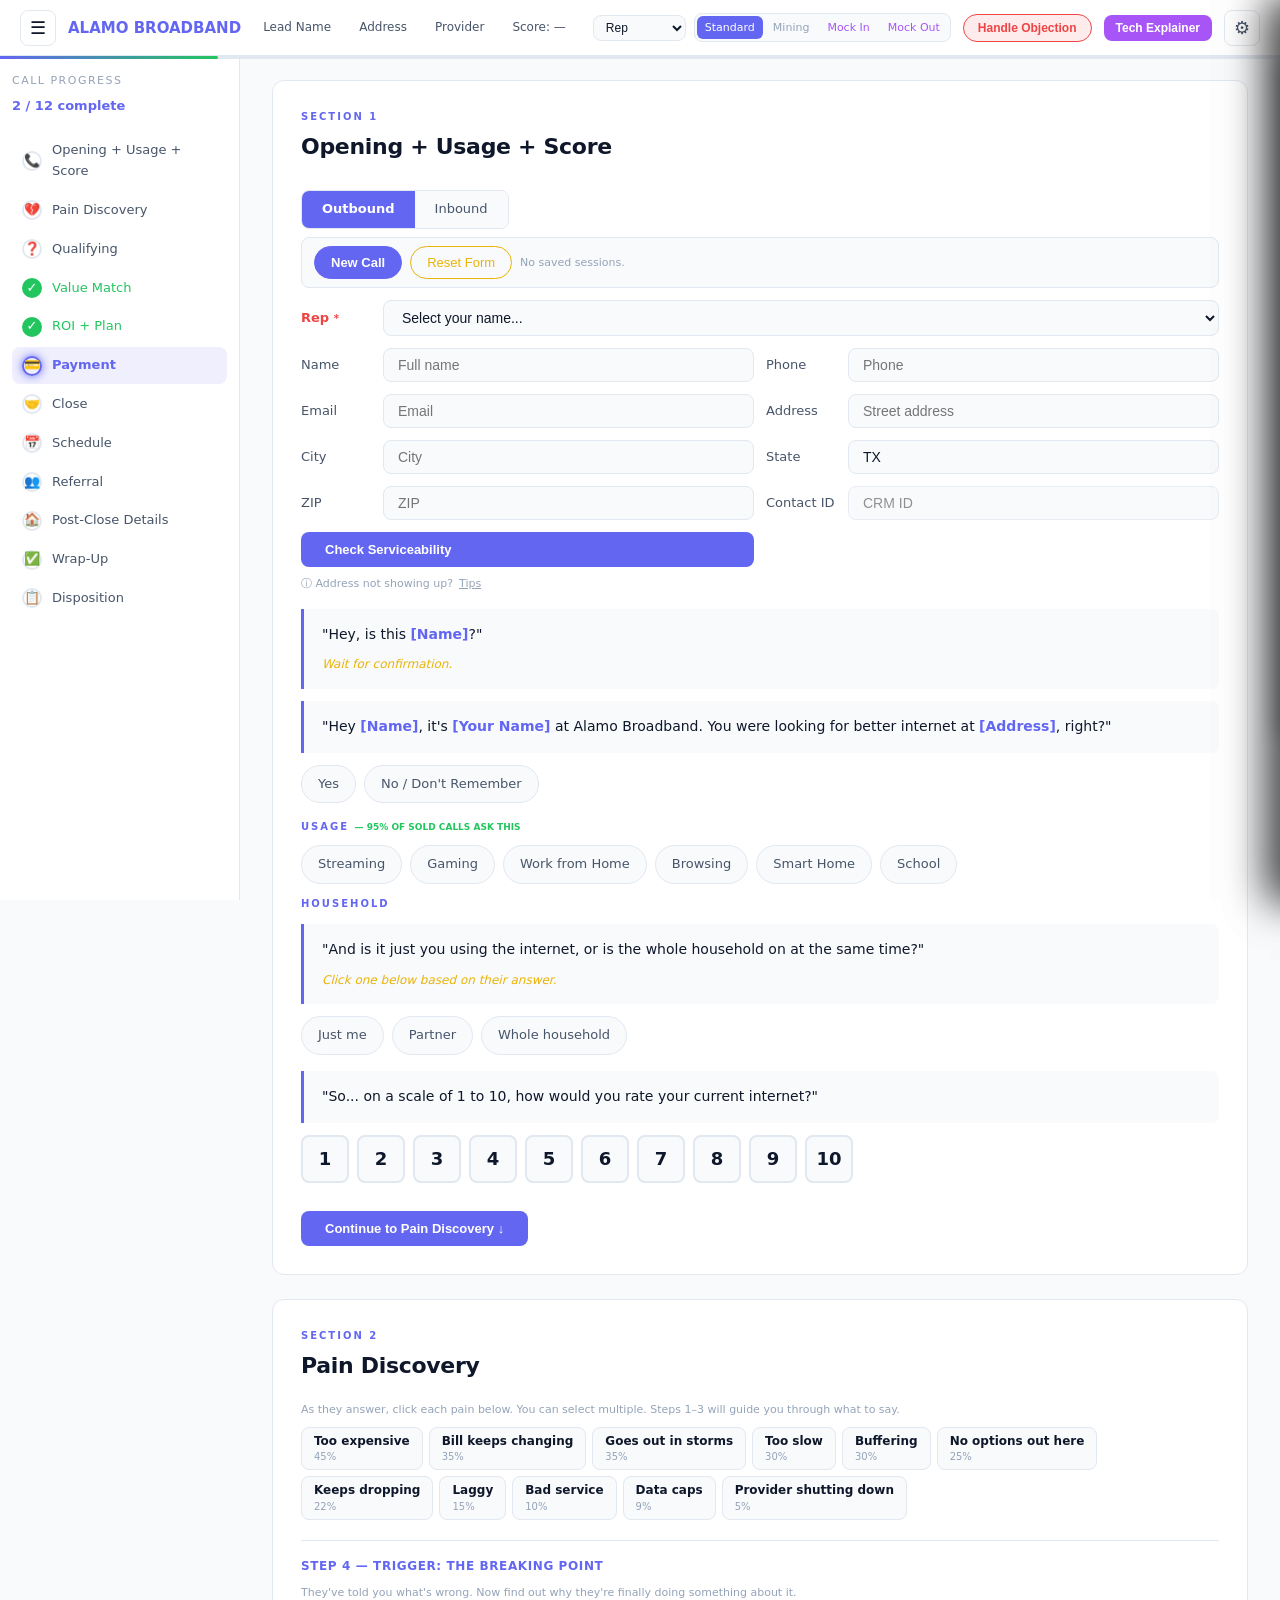
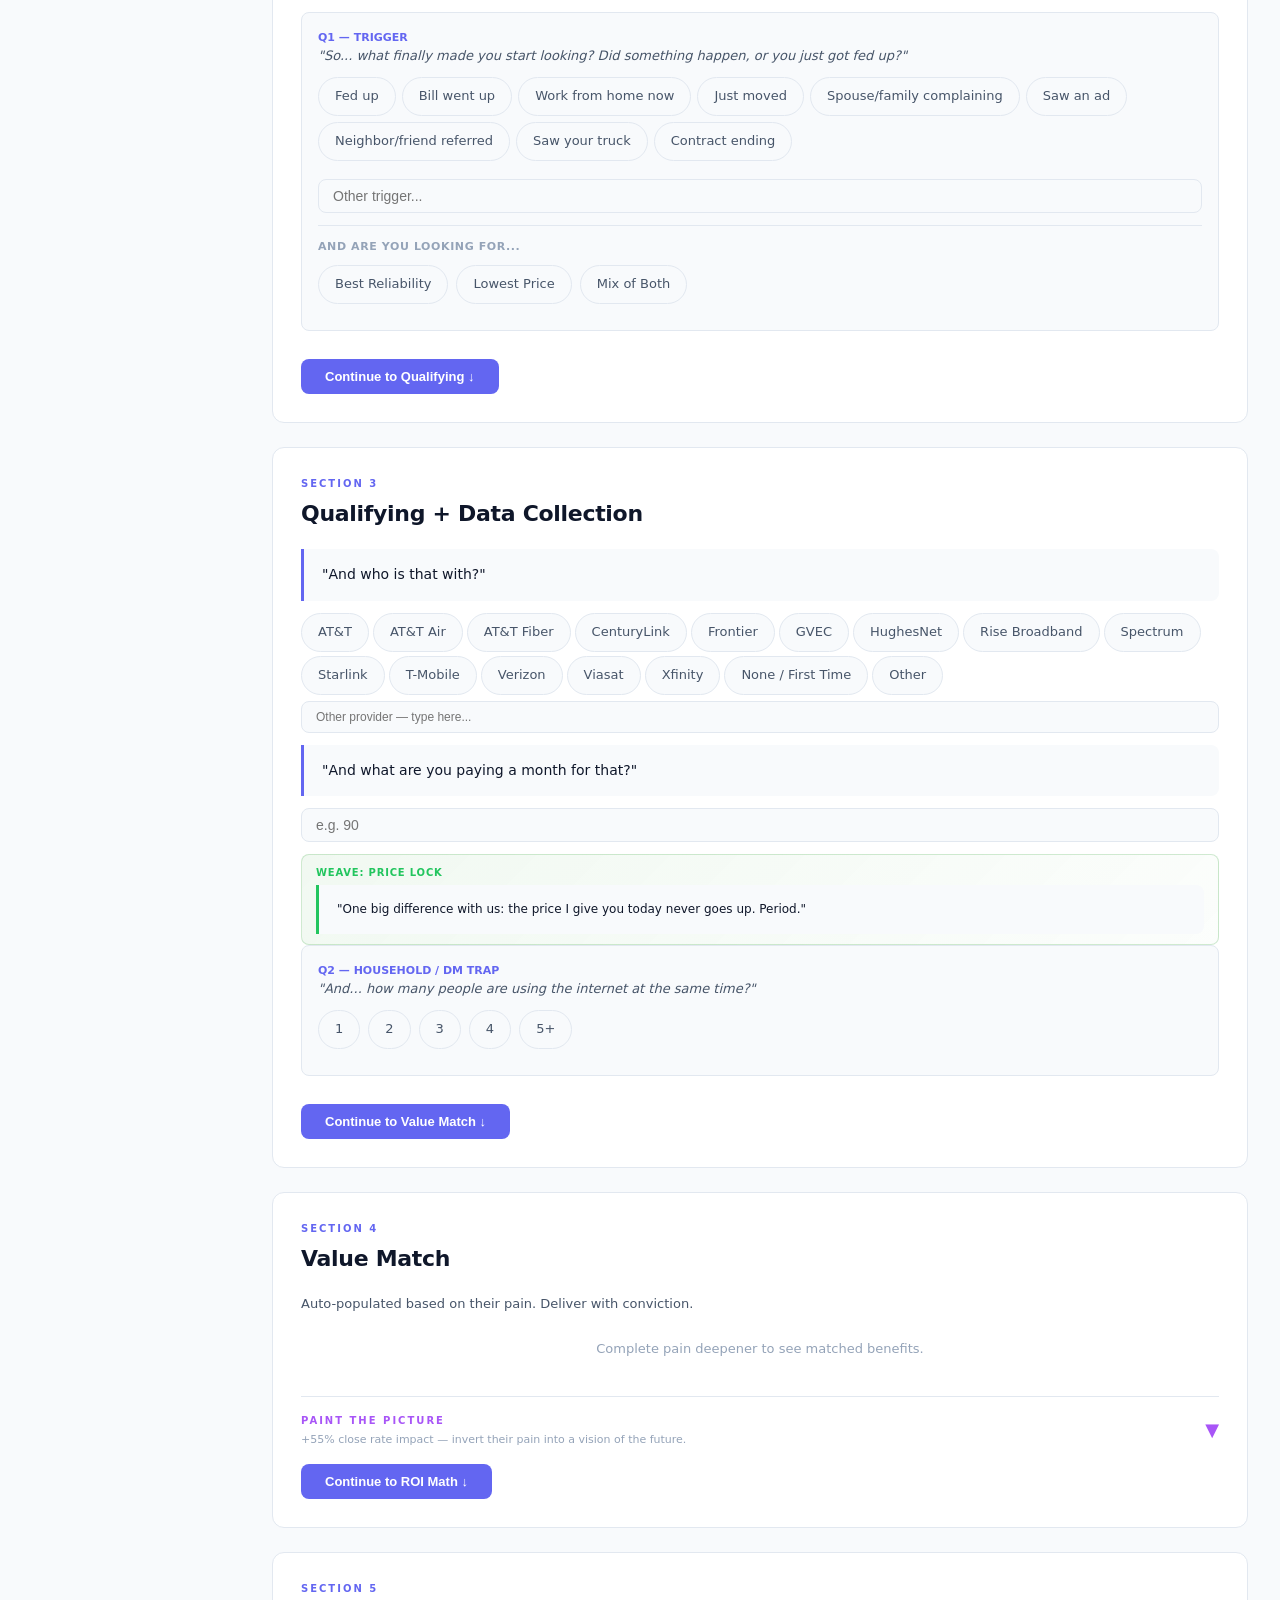
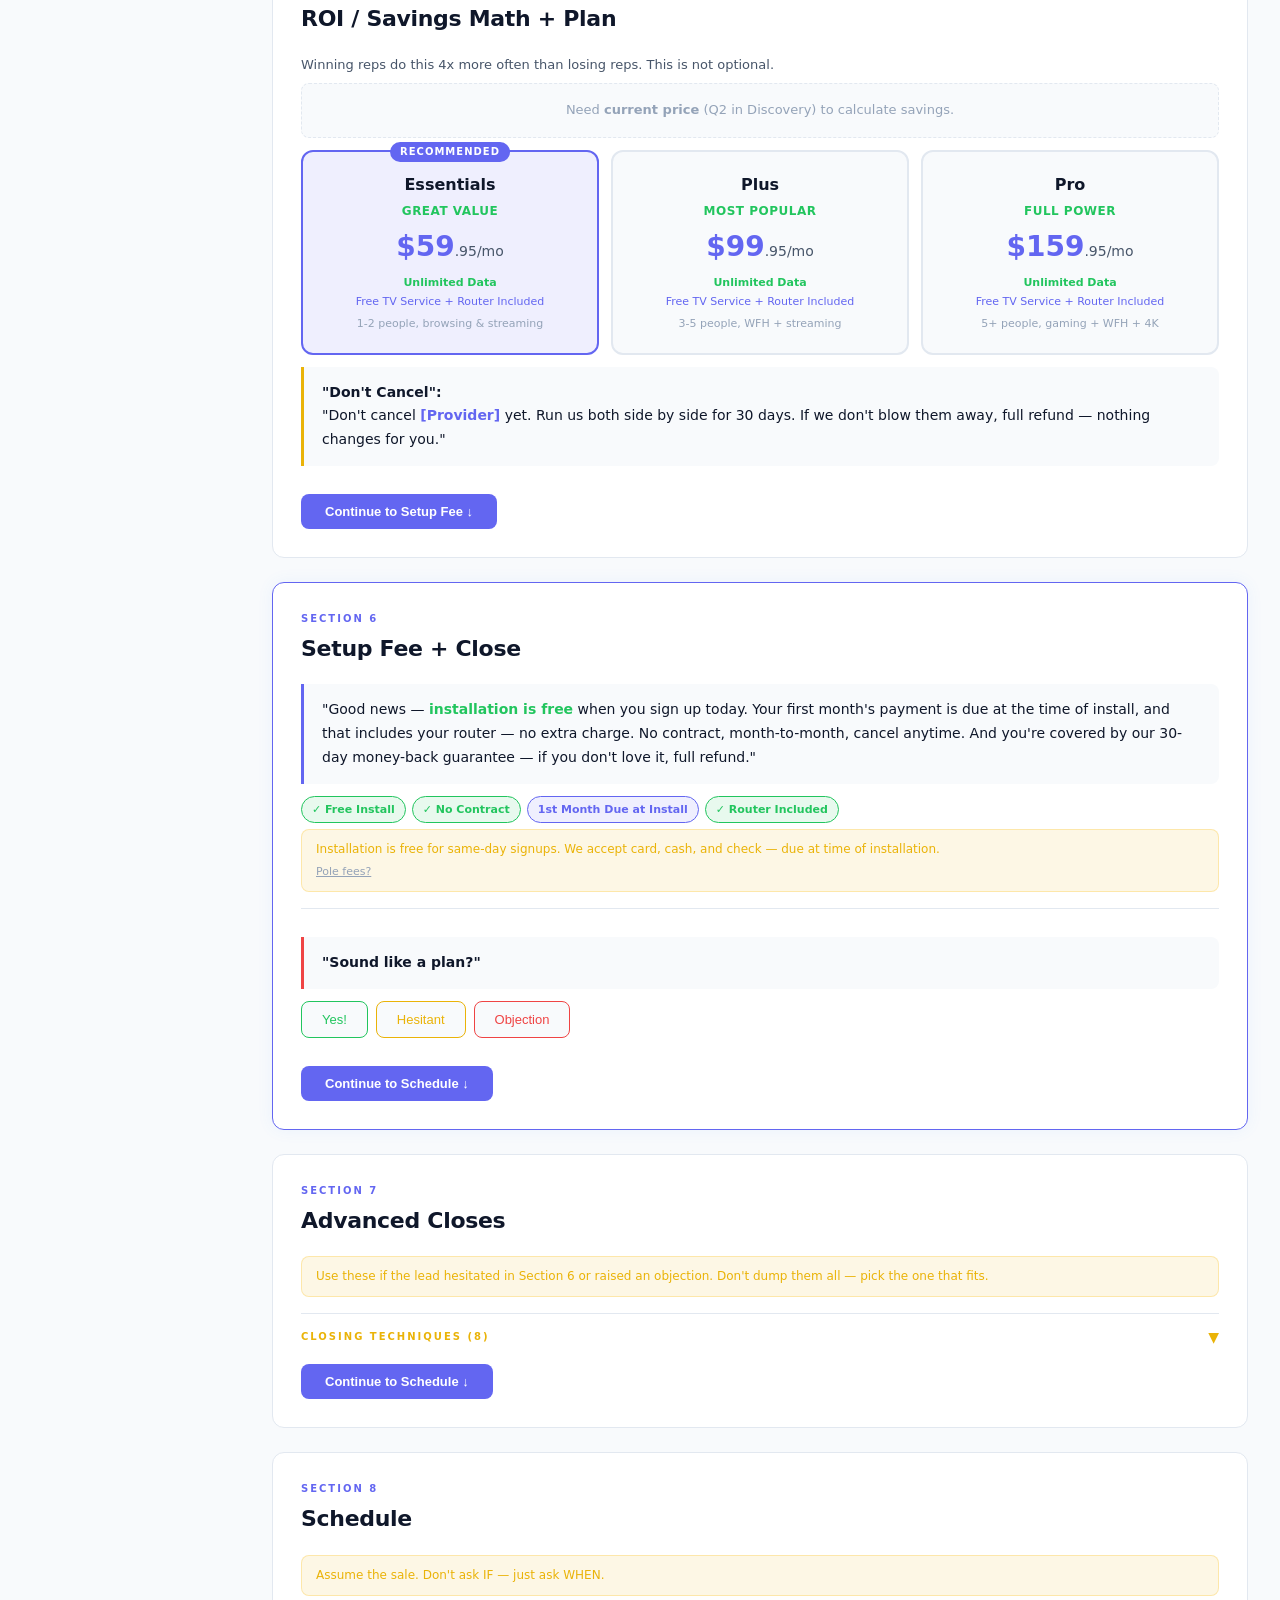
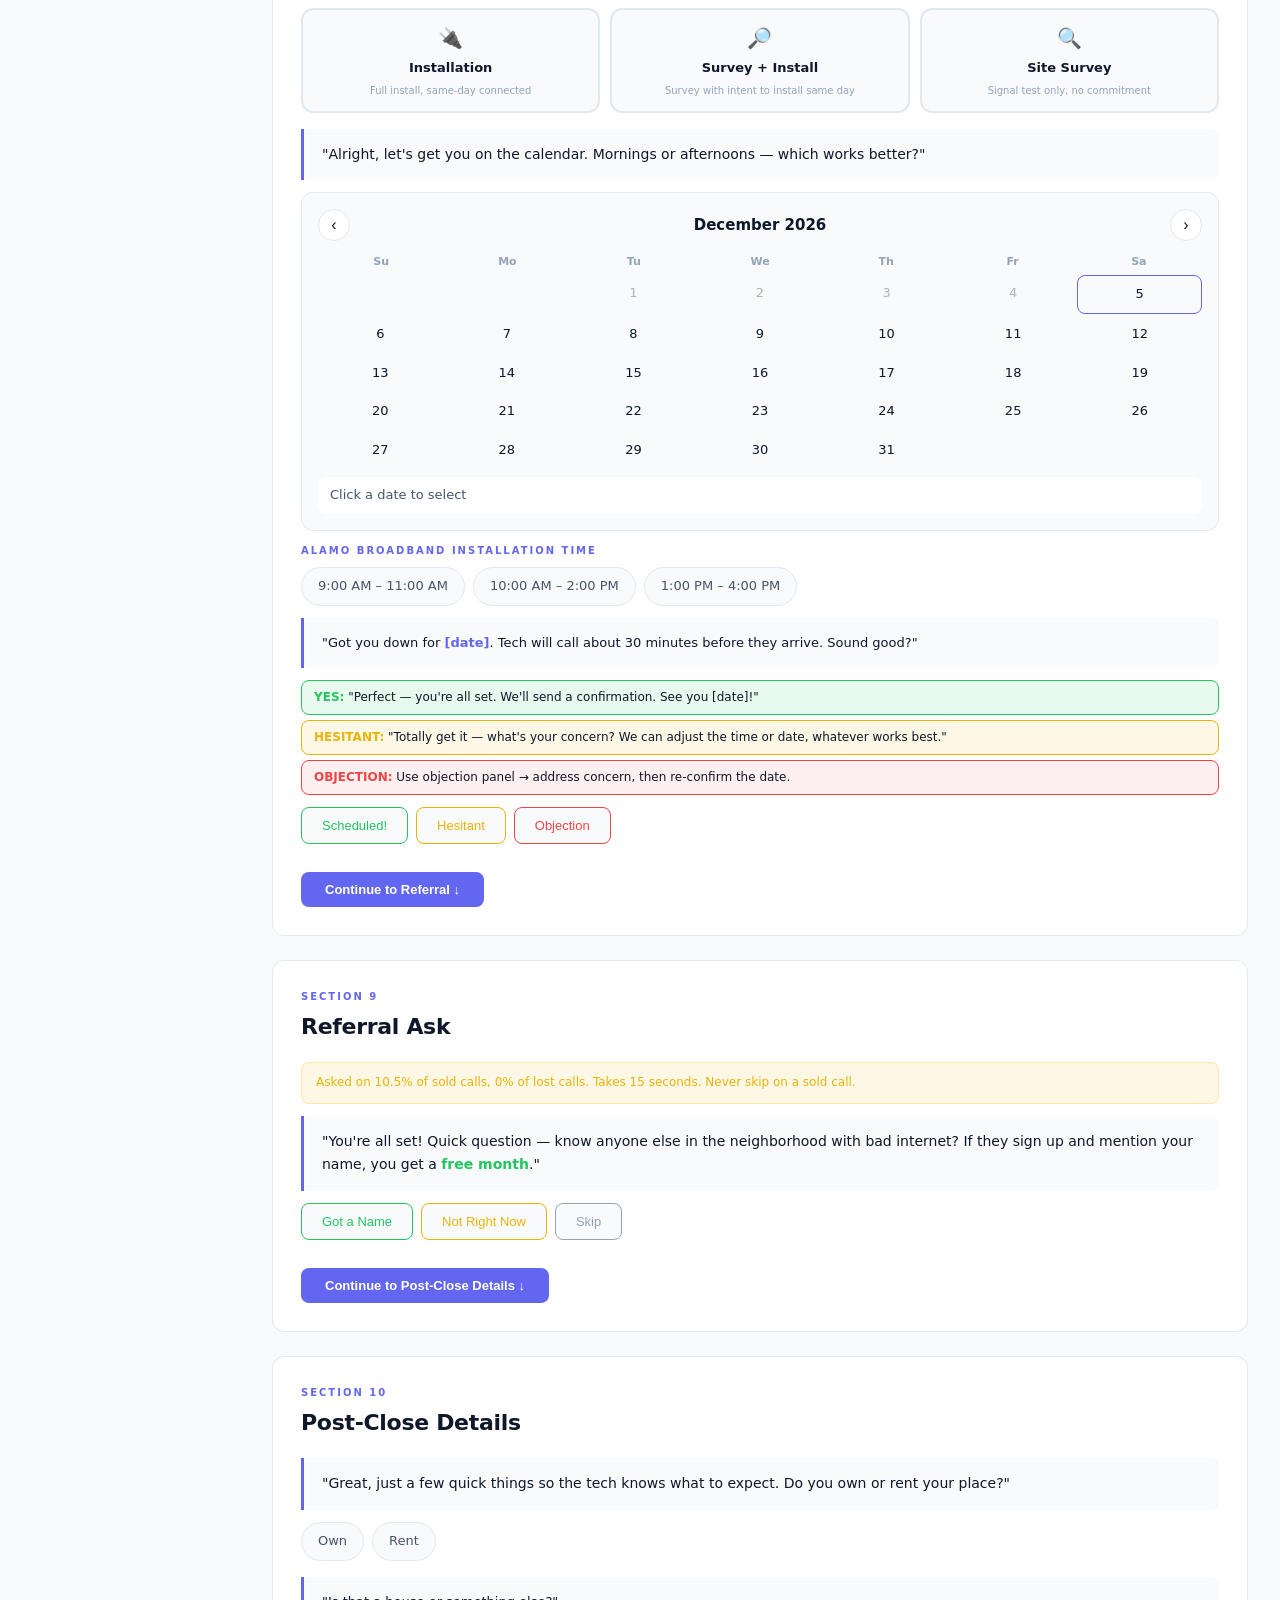
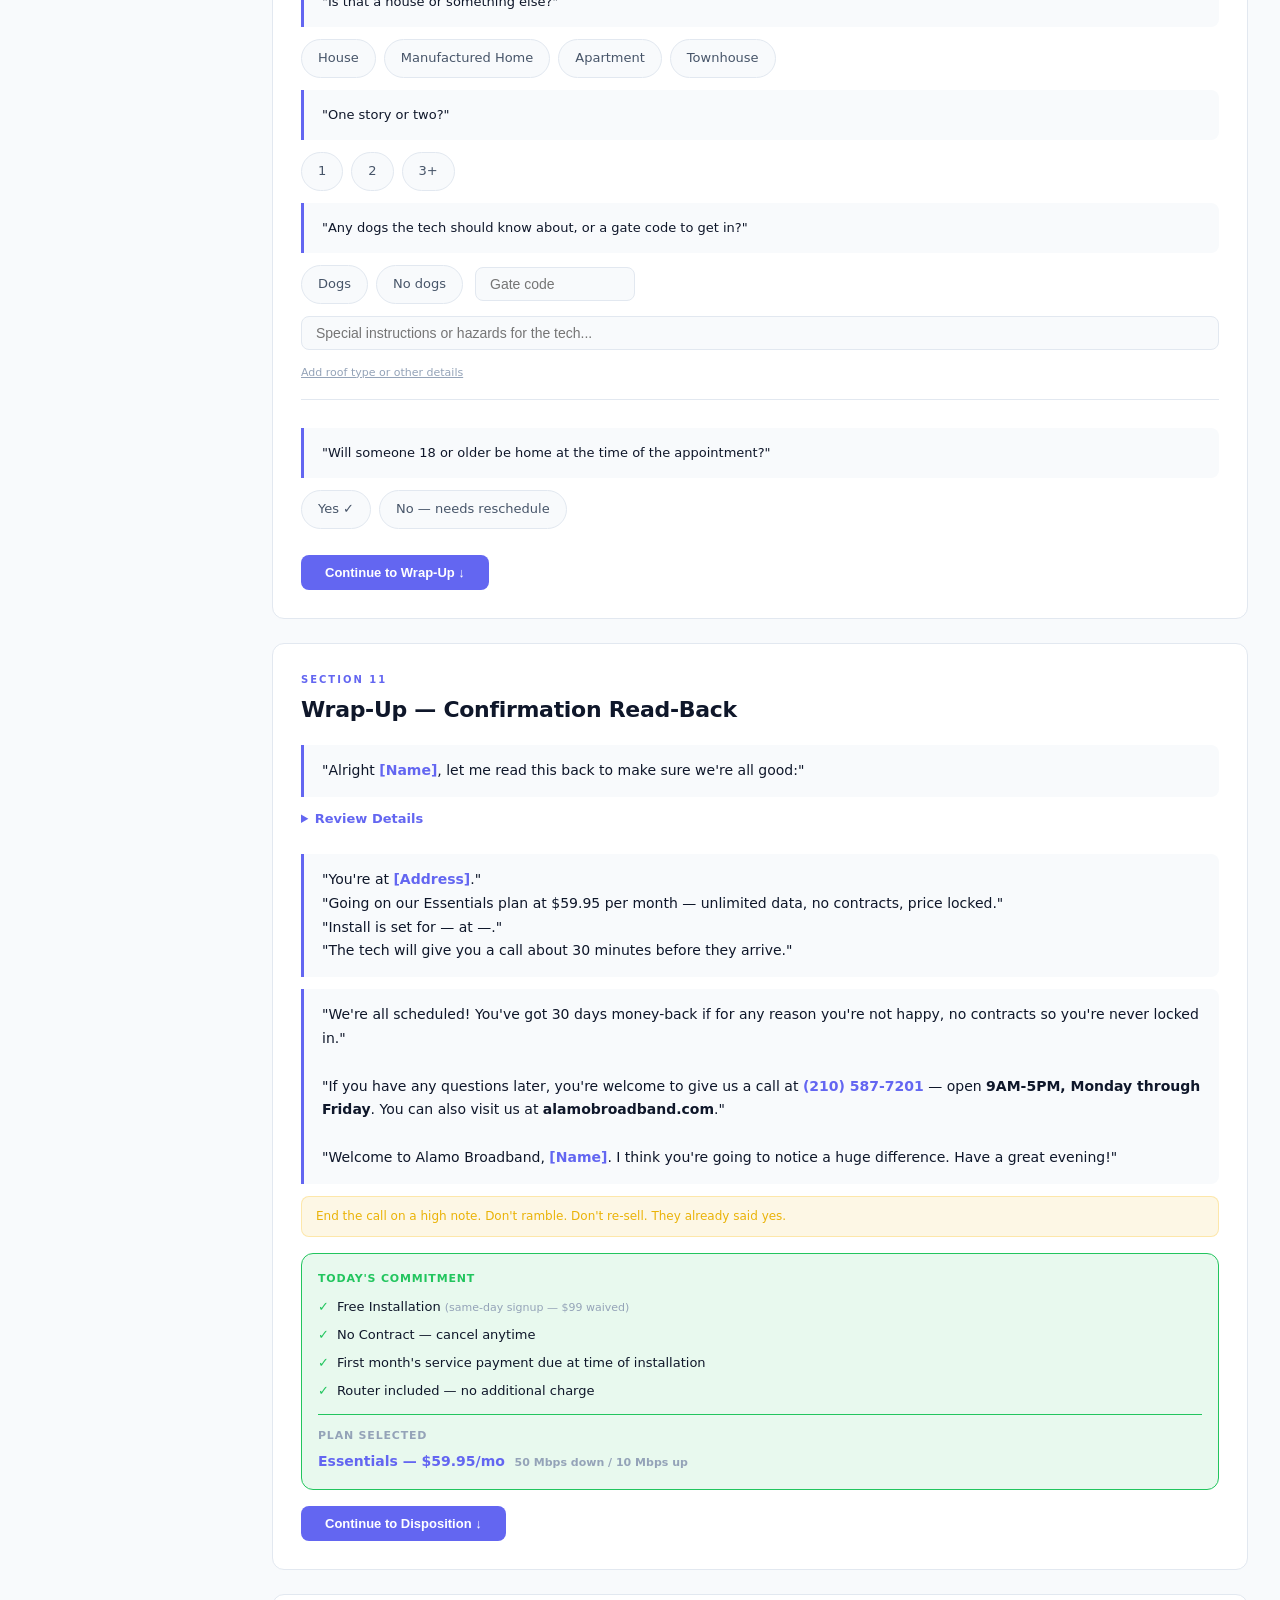
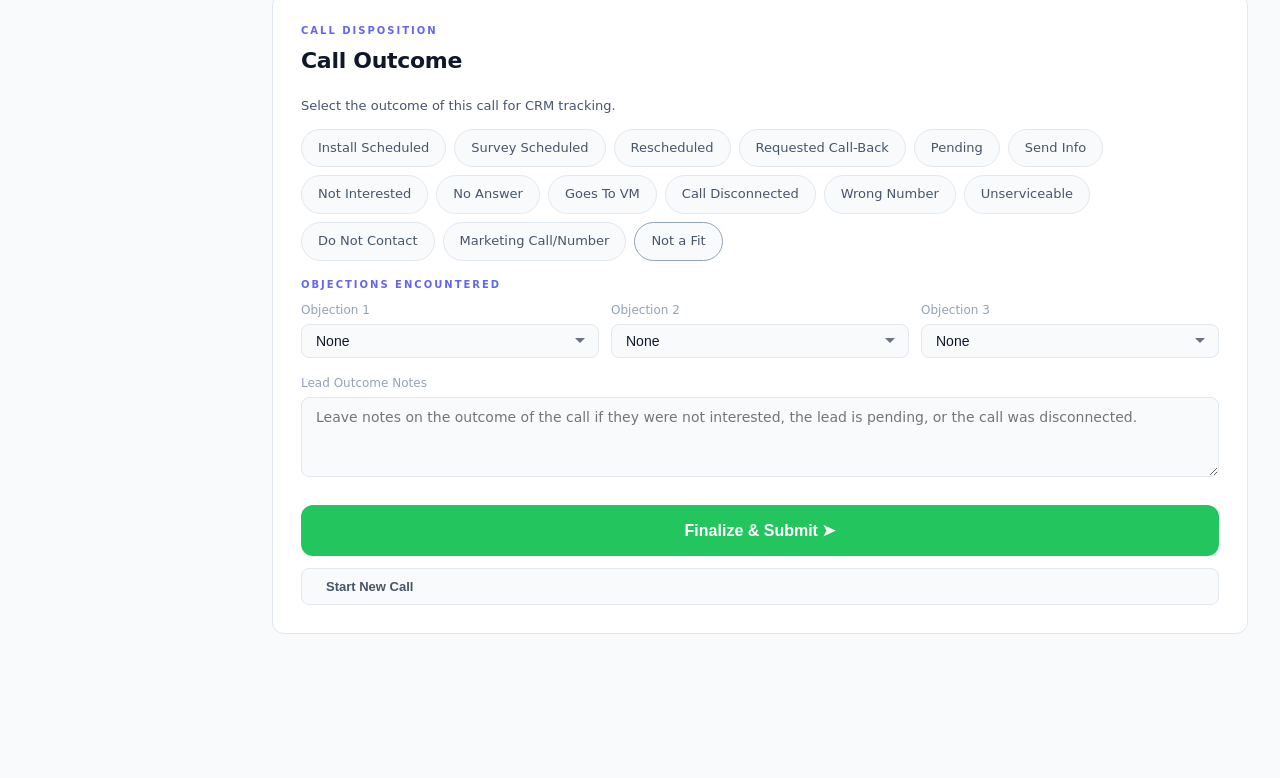
==== commit af8e8493: "Alamo v5.11.9: annotation fixes (4 changes)" ====
--- a/alamo/index.html
+++ b/alamo/index.html
@@ -1463,7 +1463,7 @@
   <div class="section-label">Section 6</div>
   <div class="section-title">Setup Fee + Close</div>
   <div class="script-block">
-    "Normally there's a $99 setup fee, but signing up today &mdash; <strong style="color:var(--success)">installation is free</strong>. No contract, month-to-month, cancel anytime. And you get a 30-day money-back guarantee &mdash; don't love it, full refund."
+    "Good news &mdash; <strong style="color:var(--success)">installation is free</strong> when you sign up today. Your first month's payment is due at the time of install, and that includes your router &mdash; no extra charge. No contract, month-to-month, cancel anytime. And you're covered by our 30-day money-back guarantee &mdash; if you don't love it, full refund."
   </div>
   <!-- Offer badge row -->
   <div style="display:flex;gap:6px;flex-wrap:wrap;margin-top:10px;margin-bottom:4px">
@@ -1741,8 +1741,21 @@
     </div>
 
     <!-- Install confirmation (default) -->
-    <div id="sched-confirm-install" class="script-block" style="margin-top:8px;font-size:13px">
-      "Got you down for <span class="var" data-var="install_date">[date]</span>. Tech will call about 30 minutes before they arrive. Sound good?"
+    <div id="sched-confirm-install" style="margin-top:8px">
+      <div class="script-block" style="font-size:13px">
+        "Got you down for <span class="var" data-var="install_date">[date]</span>. Tech will call about 30 minutes before they arrive. Sound good?"
+      </div>
+      <div style="margin-top:6px;display:flex;flex-direction:column;gap:5px">
+        <div style="padding:7px 12px;background:var(--success-dim);border:1px solid var(--success);border-radius:var(--radius);font-size:12px">
+          <strong style="color:var(--success)">YES:</strong> "Perfect &mdash; you're all set. We'll send a confirmation. See you [date]!"
+        </div>
+        <div style="padding:7px 12px;background:var(--warning-dim);border:1px solid var(--warning);border-radius:var(--radius);font-size:12px">
+          <strong style="color:var(--warning)">HESITANT:</strong> "Totally get it &mdash; what's your concern? We can adjust the time or date, whatever works best."
+        </div>
+        <div style="padding:7px 12px;background:rgba(239,68,68,0.08);border:1px solid var(--danger);border-radius:var(--radius);font-size:12px">
+          <strong style="color:var(--danger)">OBJECTION:</strong> Use objection panel &rarr; address concern, then re-confirm the date.
+        </div>
+      </div>
     </div>
     <!-- Site survey confirmation (hidden by default) -->
     <div id="sched-confirm-survey" class="hidden script-block" style="margin-top:8px;font-size:13px;border-left-color:var(--purple)">
@@ -1915,20 +1928,6 @@
     </div>
     <div id="adult-not-present-note" class="hidden" style="margin-top:6px;padding:8px 12px;background:var(--warning-dim);border:1px solid var(--warning);border-radius:var(--radius);font-size:12px;color:var(--warning)">
       &#9888; Please confirm an adult will be present &mdash; we may need to adjust the appointment time.
-    </div>
-  </div>
-
-  <!-- Existing Fiber Connection -->
-  <div style="margin-top:12px">
-    <div class="script-block" style="font-size:13px">
-      "Do you currently have any existing fiber cables or internet equipment at the address?"
-    </div>
-    <div class="pill-group" style="margin-top:6px">
-      <div class="pill" onclick="setProperty(this,'has_existing_fiber','yes')">Yes</div>
-      <div class="pill" onclick="setProperty(this,'has_existing_fiber','no')">No</div>
-    </div>
-    <div id="existing-fiber-note" class="hidden" style="margin-top:6px;padding:8px 12px;background:var(--accent-dim);border:1px solid var(--accent);border-radius:var(--radius);font-size:12px;color:var(--accent)">
-      Good to know &mdash; noting for the tech. They'll work with what's there or advise on the best setup.
     </div>
   </div>
 
@@ -2000,8 +1999,11 @@
   <!-- Standard mode dispositions -->
   <div class="pill-group standard-only" style="flex-wrap:wrap;margin-bottom:16px">
     <div class="pill" onclick="setDisposition(this,'install_scheduled')">Install Scheduled</div>
+    <div class="pill" onclick="setDisposition(this,'survey_scheduled')">Survey Scheduled</div>
+    <div class="pill" onclick="setDisposition(this,'rescheduled')">Rescheduled</div>
     <div class="pill" onclick="setDisposition(this,'callback')">Requested Call-Back</div>
     <div class="pill" onclick="setDisposition(this,'pending')">Pending</div>
+    <div class="pill" onclick="setDisposition(this,'send_info')">Send Info</div>
     <div class="pill" onclick="setDisposition(this,'not_interested')">Not Interested</div>
     <div class="pill" onclick="setDisposition(this,'no_answer')">No Answer</div>
     <div class="pill" onclick="setDisposition(this,'voicemail')">Goes To VM</div>
@@ -2036,6 +2038,7 @@
       <div class="pill" onclick="setDisposition(this,'scheduled_confident')" style="border-color:var(--success)">Scheduled &mdash; Confident</div>
       <div class="pill" onclick="setDisposition(this,'scheduled_hesitant')" style="border-color:var(--warning)">Scheduled &mdash; Hesitant</div>
       <div class="pill" onclick="setDisposition(this,'site_survey')">Site Survey Scheduled</div>
+      <div class="pill" onclick="setDisposition(this,'rescheduled')">Rescheduled</div>
       <div class="pill" onclick="setDisposition(this,'send_info')">Send Info</div>
       <div class="pill" onclick="setDisposition(this,'mining_callback')">Callback</div>
       <div class="pill" onclick="setDisposition(this,'not_interested')">Not Interested</div>
@@ -5211,7 +5214,8 @@
 
 var devChangelog = [
   { ver:'v5.11.4', date:'2026-03-27', changes:['Feature: Opening outbound script — Yes/No confirmation pills after "right?" — Yes reveals call-recorded script, No shows Facebook/Instagram memory jog','Fix: Price Lock weave shortened to "One big difference with us: the price I give you today never goes up. Period."','Fix: Closing Techniques reordered — #1 Tentative Appointment, #2 Month-to-Month, #3 Site Survey moved to top (best for Still Hesitant leads); original #1-3 become #4-6','Fix: Still Hesitant coach note updated to reference new numbers (#1/#2/#3 instead of #4/#7/#5)','Fix: Anchor close script now uses subPhrases natural language instead of raw pain label (e.g. "not getting what you\'re paying for" instead of "not worth what I pay")'] },
-  { ver:'v5.11.8', date:'2026-03-27', changes:['Fix: Finalize & Submit button now always visible in live modes (was never showing)','Feature: 3-type schedule toggle (Installation / Survey+Install / Site Survey) with correct time slots per type','Feature: Today\'s Commitment block in wrap-up (free install, no contract, 1st month due at install, router included + plan summary)','Feature: Offer badge row in Setup Fee section','Feature: Adult 18+ present and existing fiber connection questions in housekeeping','Feature: New state fields: adult_present, has_existing_fiber, offer_* (in JSON payload)'] },
+  { ver:'v5.11.9', date:'2026-03-27', changes:['Remove: existing fiber connection question from housekeeping (annotation)','Update: sched-confirm-install now shows Yes/Hesitant/Objection inline response branches','Update: setup fee script now cohesive — installation free, first month due at install, router included, no contract, 30-day guarantee','Update: disposition pills — added Survey Scheduled, Rescheduled, Send Info to standard; added Rescheduled to mining'] },
+  { ver:'v5.11.8', date:'2026-03-27', changes:['Fix: Finalize & Submit button now always visible in live modes (was never showing)','Feature: 3-type schedule toggle (Installation / Survey+Install / Site Survey) with correct time slots per type','Feature: Today\'s Commitment block in wrap-up (free install, no contract, 1st month due at install, router included + plan summary)','Feature: Offer badge row in Setup Fee section','Feature: Adult 18+ present question in housekeeping','Feature: New state fields: adult_present, offer_* (in JSON payload)'] },
   { ver:'v5.11.7', date:'2026-03-27', changes:['Feature: Mock Inbound + Mock Outbound mode buttons in header toggle — disables Finalize & Submit in training mode','Remove: red Mock Call Complete button replaced by purple training notice'] },
   { ver:'v5.11.6', date:'2026-03-27', changes:['Fix: serviceability result parsing — handle top-level Qualified key (capital Q), show SERVICE AVAILABLE / NOT IN SERVICE AREA clearly'] },
   { ver:'v5.11.5', date:'2026-03-27', changes:['Update: serviceability webhook URL updated to new Make.com endpoint'] },
@@ -5479,7 +5483,7 @@
   }
   var data = {
     tool: 'Alamo Broadband Sales Intelligence',
-    version: 'v5.11.4',
+    version: 'v5.11.9',
     exportDate: new Date().toISOString(),
     exportedBy: state.team_member || 'Unknown',
     totalAnnotations: devAnnotations.length,
@@ -5620,11 +5624,6 @@
   if (key === 'adult_present') {
     var noNote = document.getElementById('adult-not-present-note');
     if (noNote) noNote.classList.toggle('hidden', val !== 'no');
-  }
-  // existing fiber toggle
-  if (key === 'has_existing_fiber') {
-    var fiberNote = document.getElementById('existing-fiber-note');
-    if (fiberNote) fiberNote.classList.toggle('hidden', val !== 'yes');
   }
   saveToLocalStorage();
   if (state.home_type || state.roof_type) {
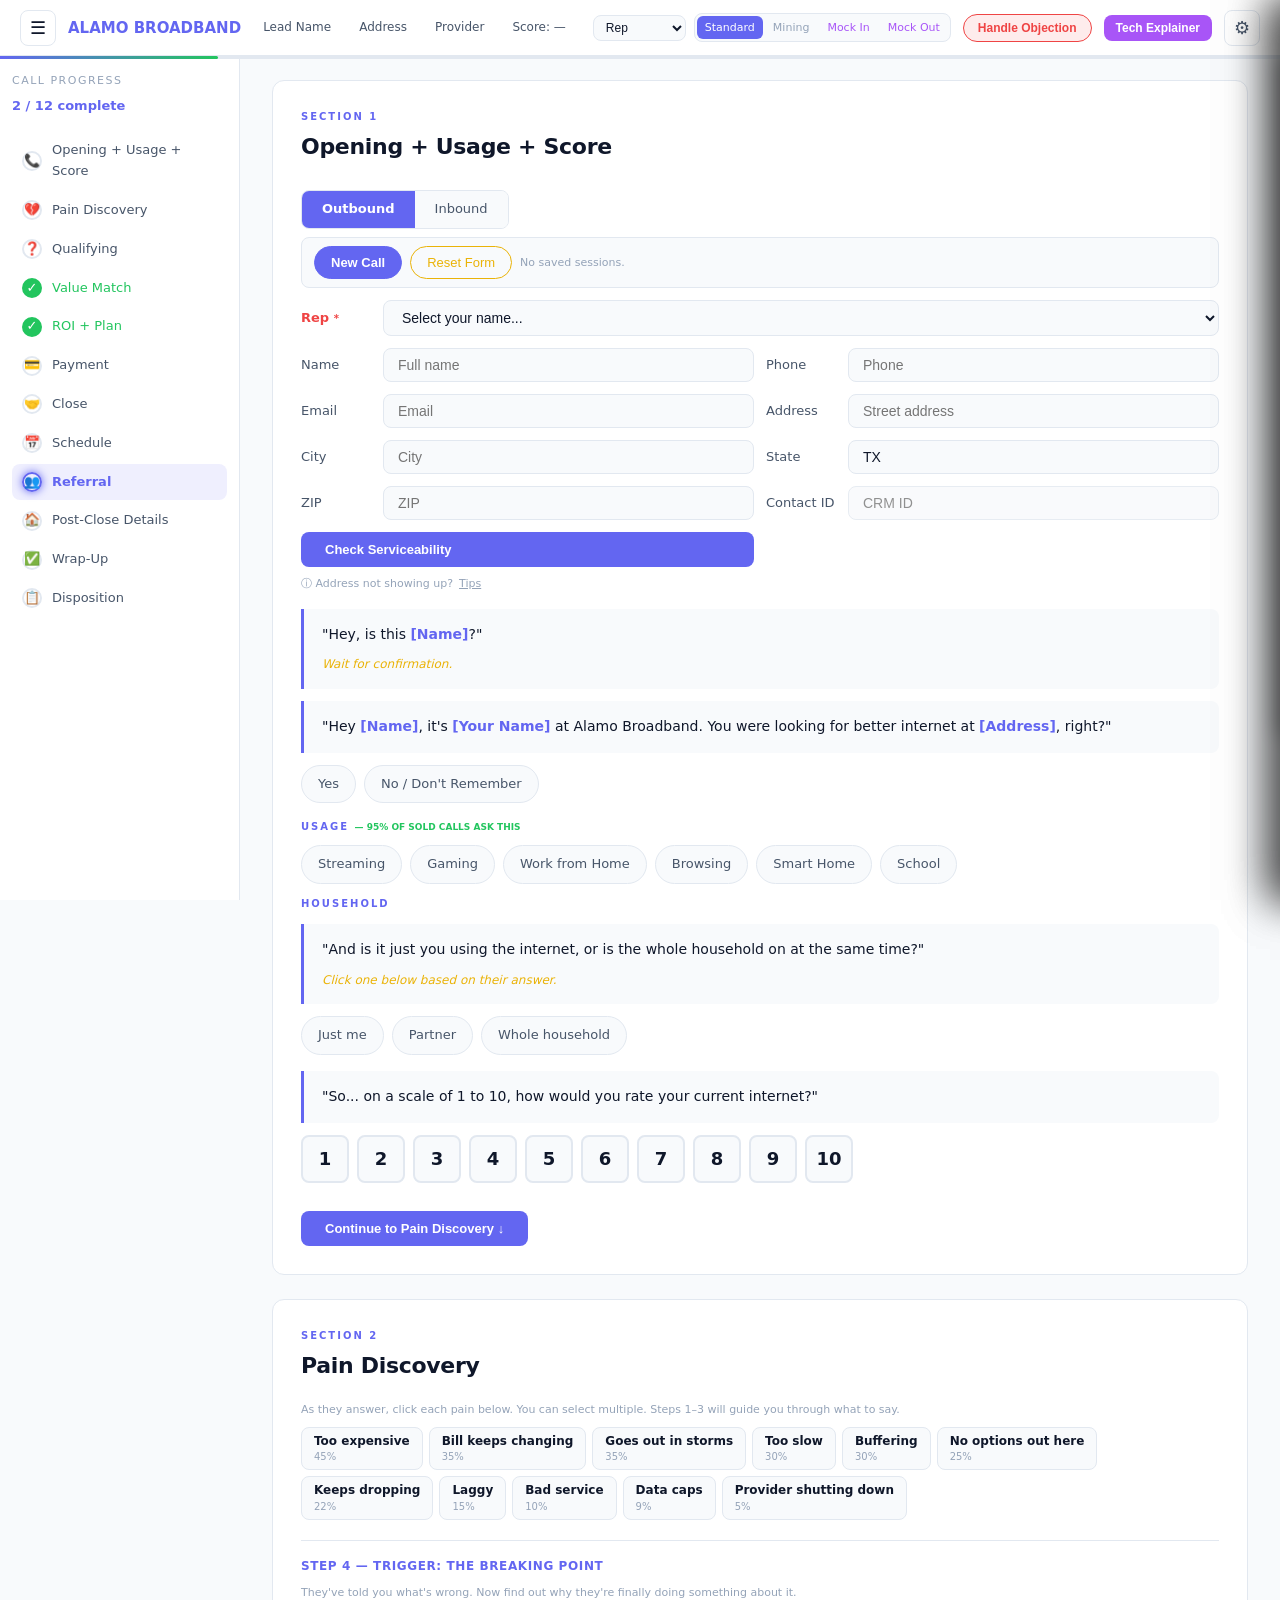
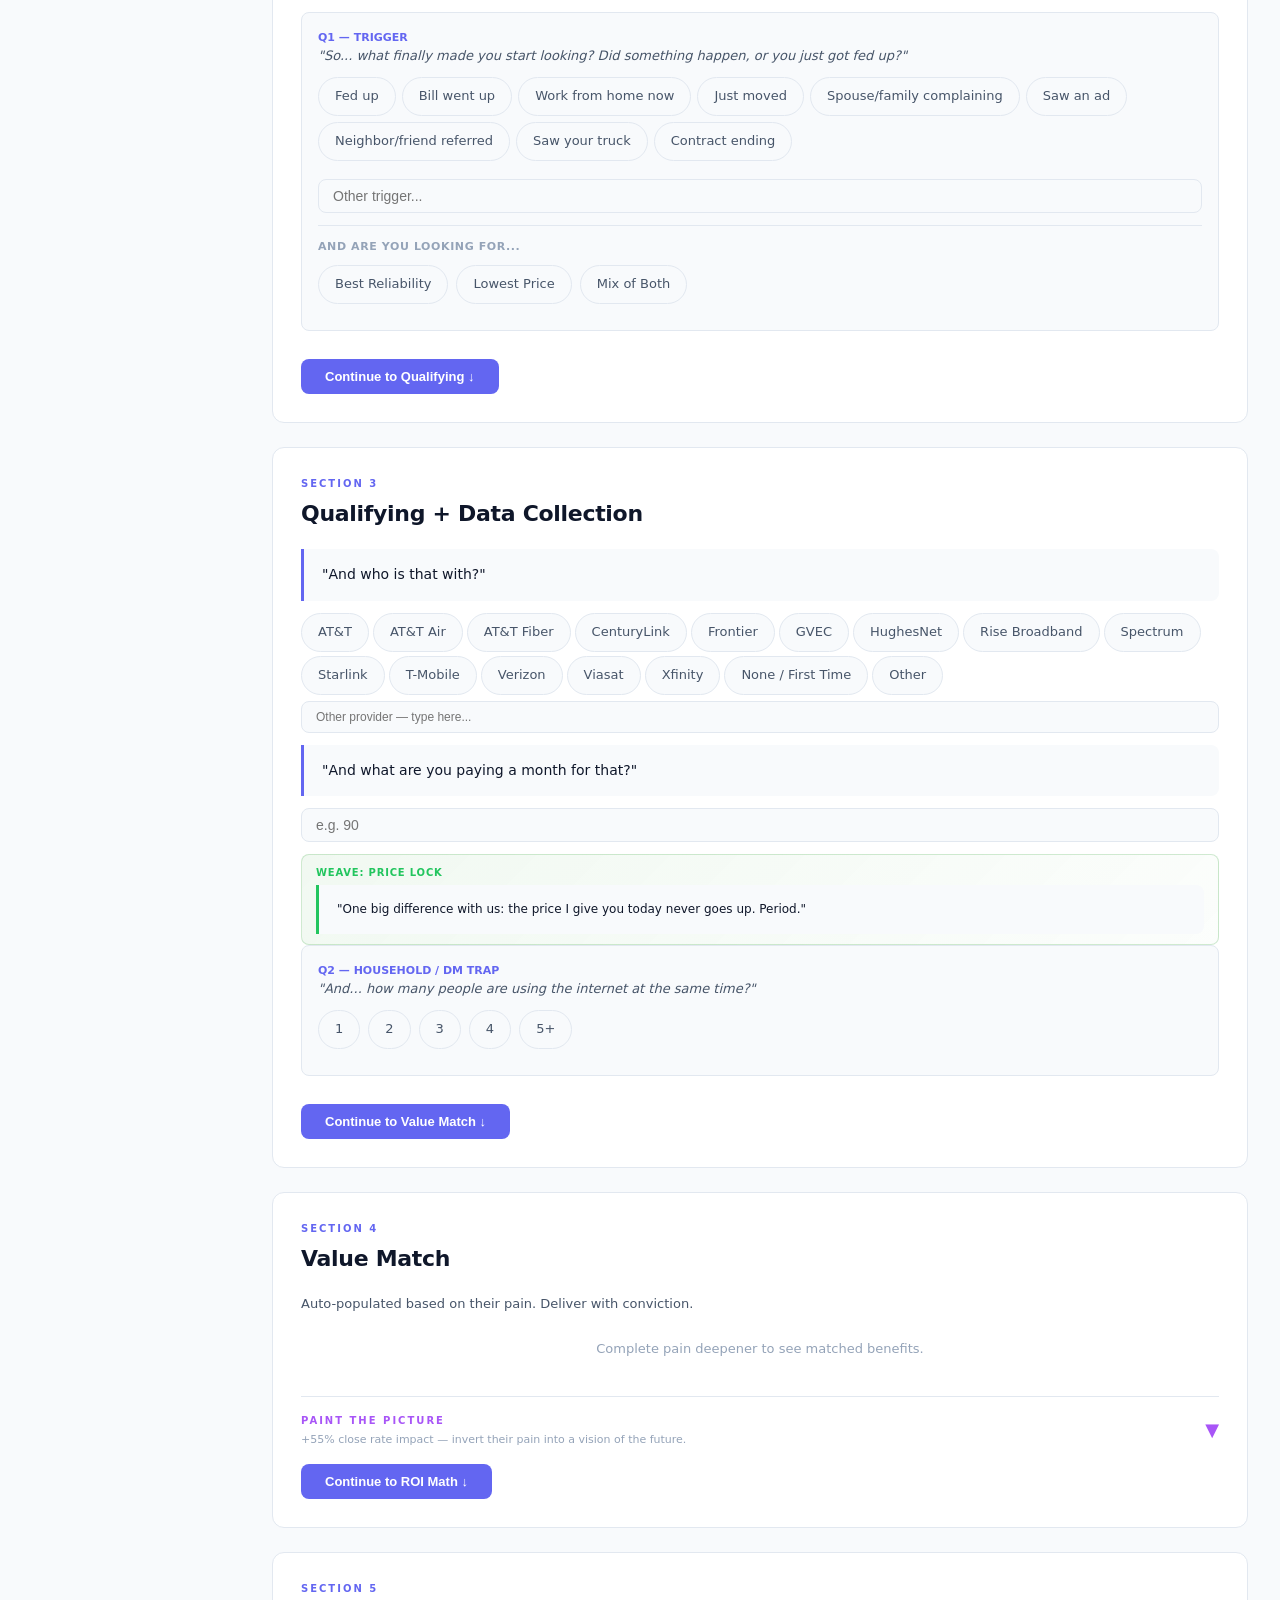
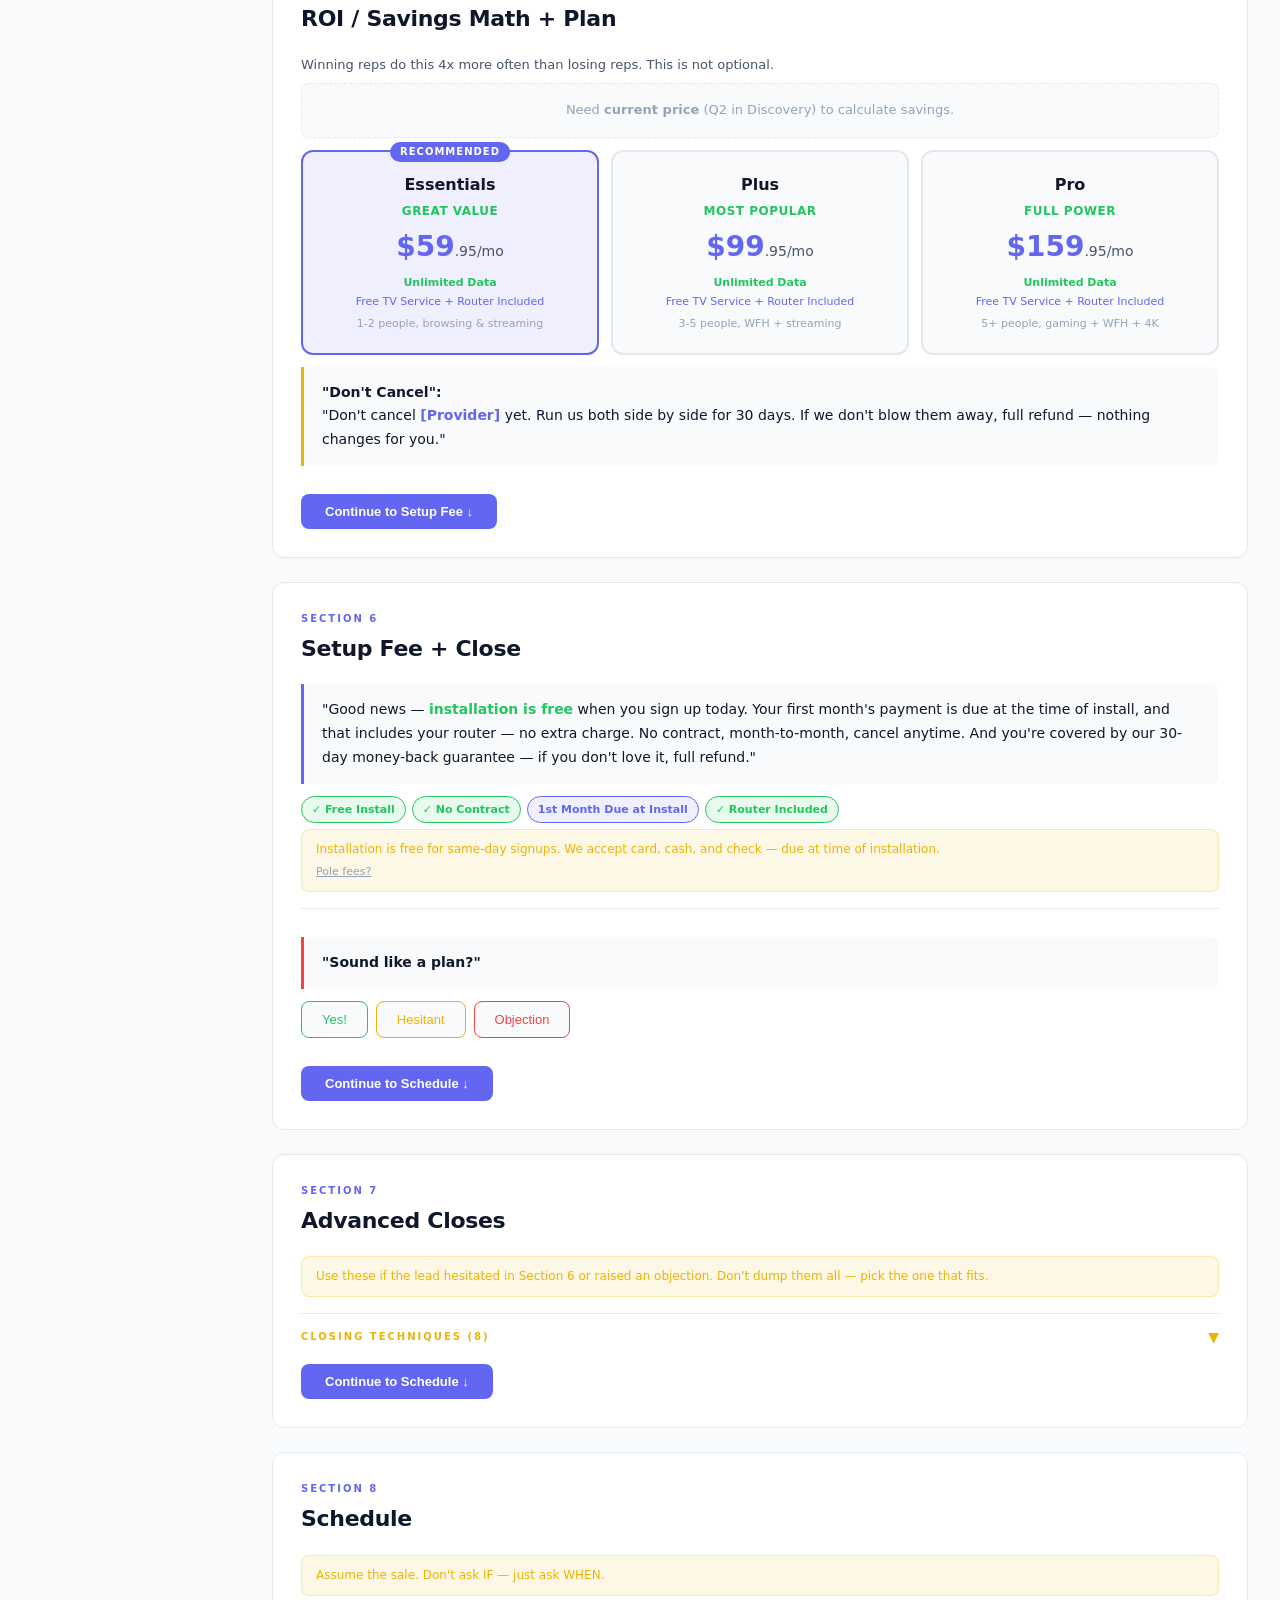
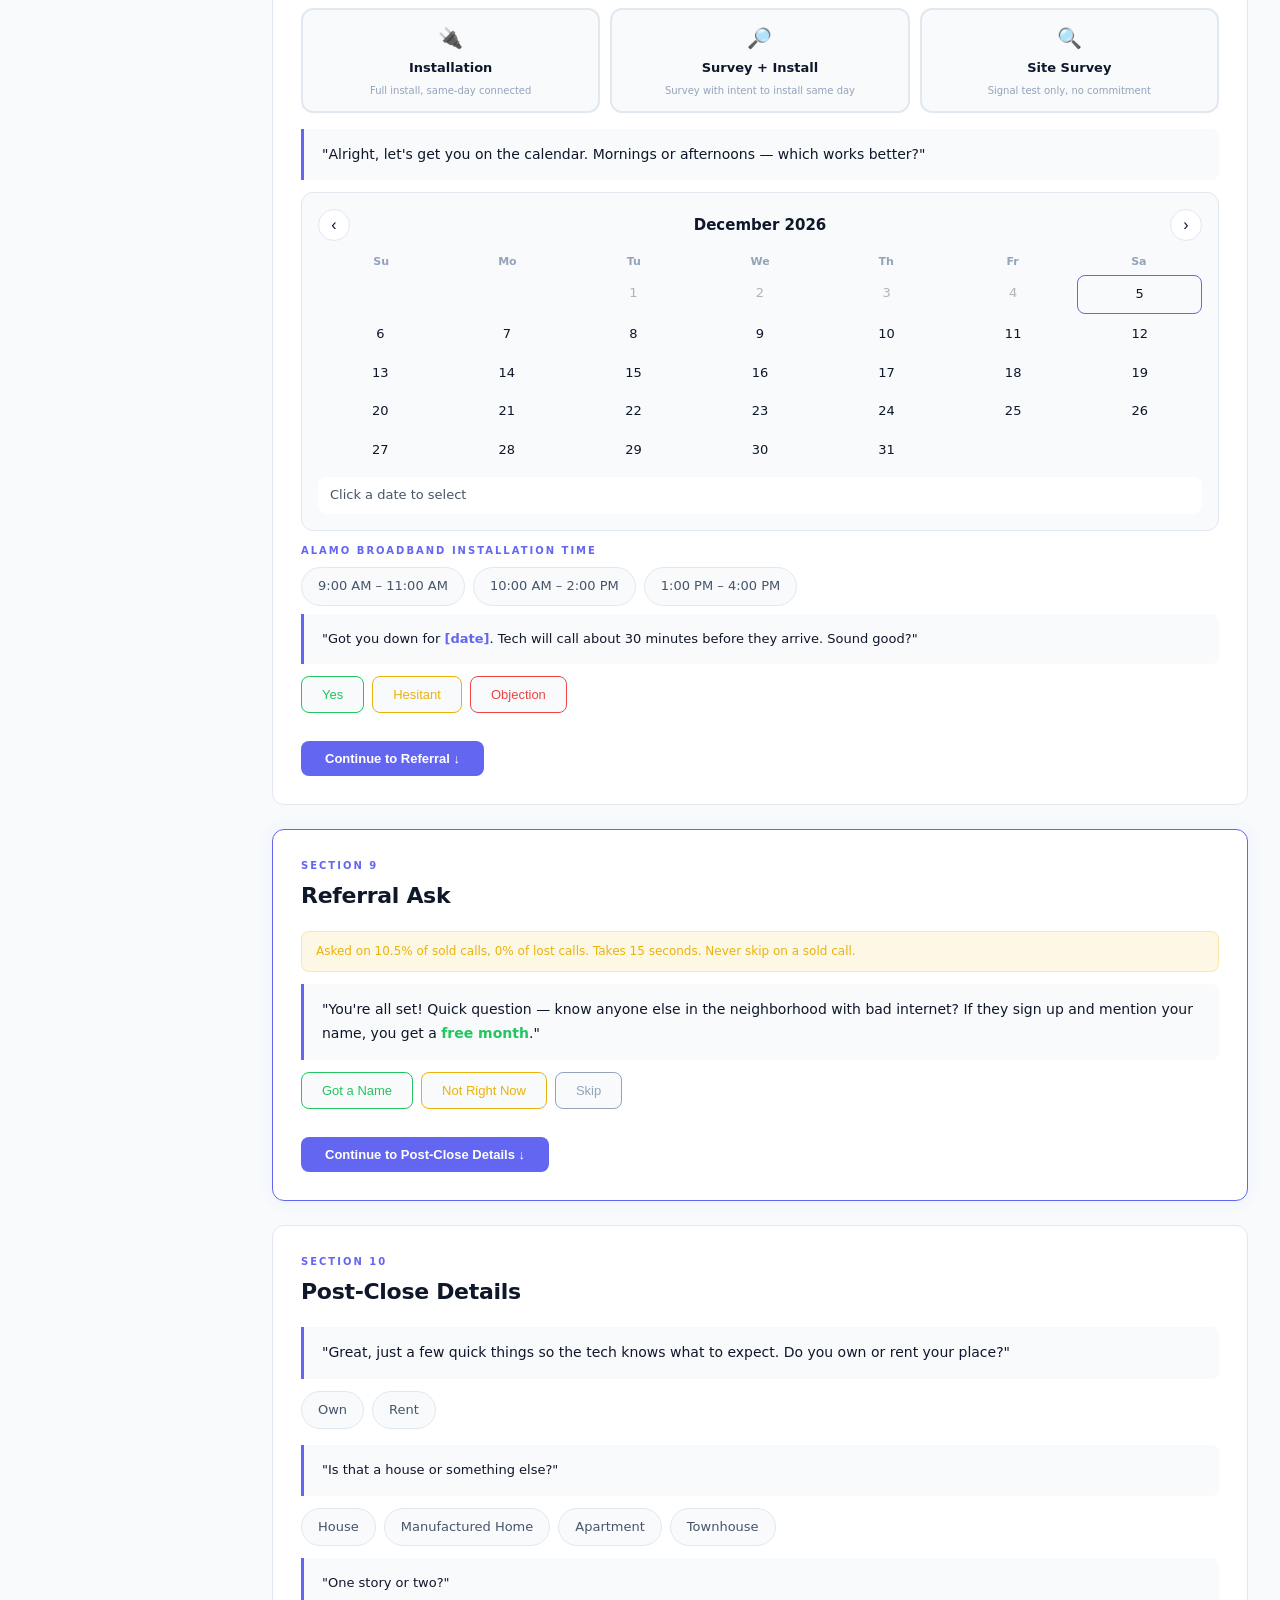
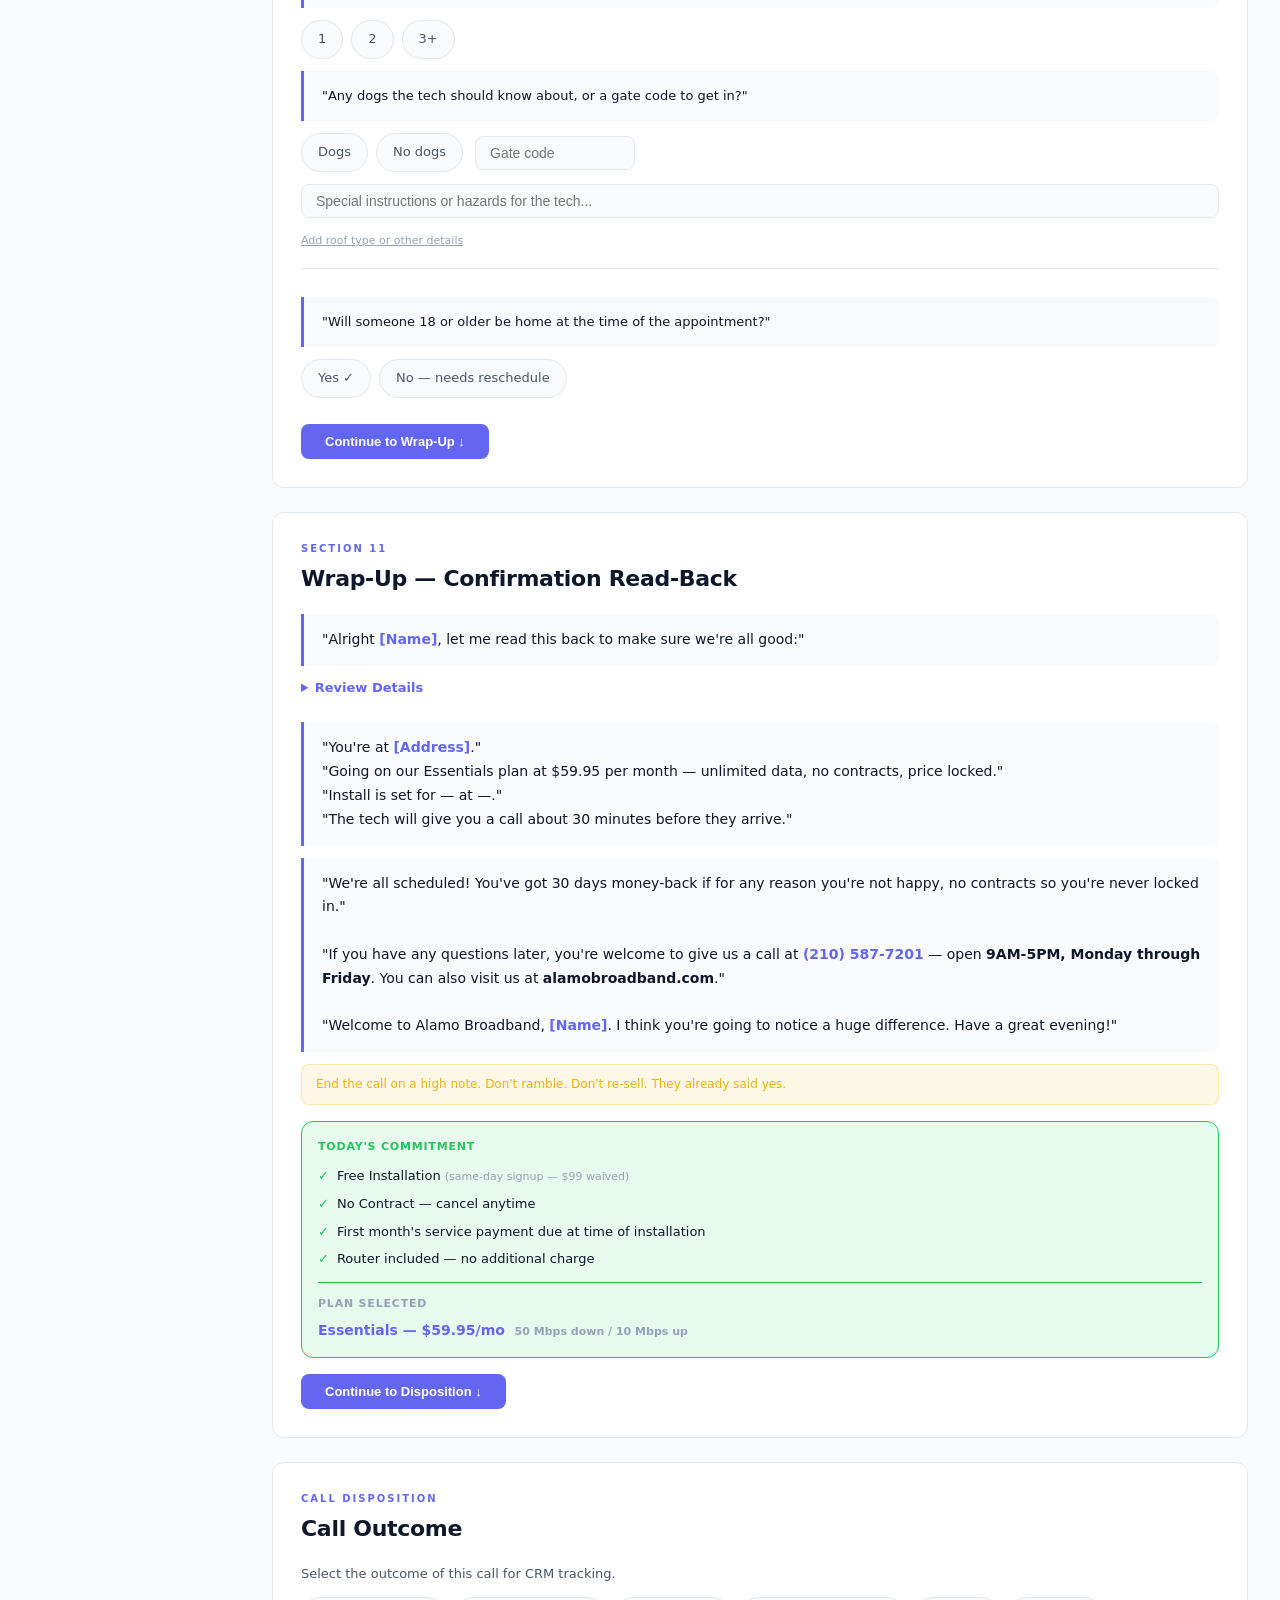
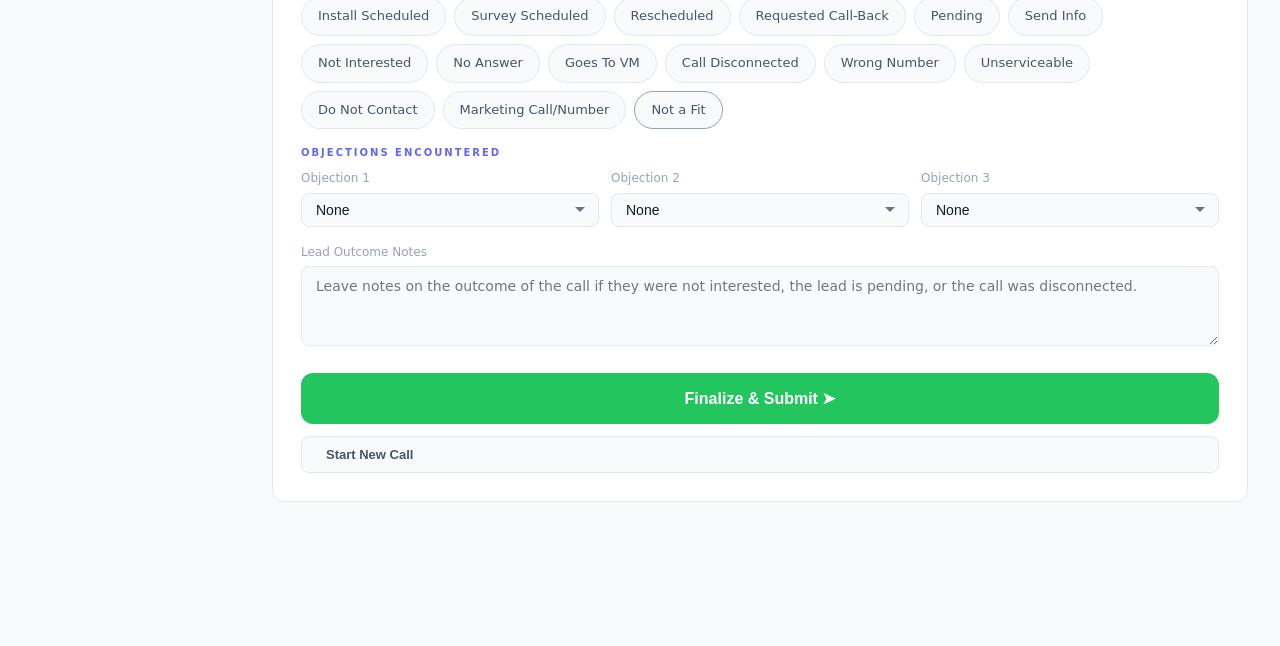
==== commit be73d8e6: "Alamo v5.11.10: remove sched branches, rename Scheduled→Yes" ====
--- a/alamo/index.html
+++ b/alamo/index.html
@@ -1741,21 +1741,8 @@
     </div>
 
     <!-- Install confirmation (default) -->
-    <div id="sched-confirm-install" style="margin-top:8px">
-      <div class="script-block" style="font-size:13px">
-        "Got you down for <span class="var" data-var="install_date">[date]</span>. Tech will call about 30 minutes before they arrive. Sound good?"
-      </div>
-      <div style="margin-top:6px;display:flex;flex-direction:column;gap:5px">
-        <div style="padding:7px 12px;background:var(--success-dim);border:1px solid var(--success);border-radius:var(--radius);font-size:12px">
-          <strong style="color:var(--success)">YES:</strong> "Perfect &mdash; you're all set. We'll send a confirmation. See you [date]!"
-        </div>
-        <div style="padding:7px 12px;background:var(--warning-dim);border:1px solid var(--warning);border-radius:var(--radius);font-size:12px">
-          <strong style="color:var(--warning)">HESITANT:</strong> "Totally get it &mdash; what's your concern? We can adjust the time or date, whatever works best."
-        </div>
-        <div style="padding:7px 12px;background:rgba(239,68,68,0.08);border:1px solid var(--danger);border-radius:var(--radius);font-size:12px">
-          <strong style="color:var(--danger)">OBJECTION:</strong> Use objection panel &rarr; address concern, then re-confirm the date.
-        </div>
-      </div>
+    <div id="sched-confirm-install" class="script-block" style="margin-top:8px;font-size:13px">
+      "Got you down for <span class="var" data-var="install_date">[date]</span>. Tech will call about 30 minutes before they arrive. Sound good?"
     </div>
     <!-- Site survey confirmation (hidden by default) -->
     <div id="sched-confirm-survey" class="hidden script-block" style="margin-top:8px;font-size:13px;border-left-color:var(--purple)">
@@ -1770,7 +1757,7 @@
 
     <div style="margin-top:12px">
       <div class="response-group">
-        <button class="resp-btn positive" onclick="setScheduleResponse(this,'scheduled')">Scheduled!</button>
+        <button class="resp-btn positive" onclick="setScheduleResponse(this,'scheduled')">Yes</button>
         <button class="resp-btn neutral" onclick="setScheduleResponse(this,'hesitant')">Hesitant</button>
         <button class="resp-btn objection" onclick="setScheduleResponse(this,'objection')">Objection</button>
       </div>
@@ -5214,6 +5201,7 @@
 
 var devChangelog = [
   { ver:'v5.11.4', date:'2026-03-27', changes:['Feature: Opening outbound script — Yes/No confirmation pills after "right?" — Yes reveals call-recorded script, No shows Facebook/Instagram memory jog','Fix: Price Lock weave shortened to "One big difference with us: the price I give you today never goes up. Period."','Fix: Closing Techniques reordered — #1 Tentative Appointment, #2 Month-to-Month, #3 Site Survey moved to top (best for Still Hesitant leads); original #1-3 become #4-6','Fix: Still Hesitant coach note updated to reference new numbers (#1/#2/#3 instead of #4/#7/#5)','Fix: Anchor close script now uses subPhrases natural language instead of raw pain label (e.g. "not getting what you\'re paying for" instead of "not worth what I pay")'] },
+  { ver:'v5.11.10', date:'2026-03-27', changes:['Remove: Yes/Hesitant/Objection inline branches from sched-confirm-install (revert to plain script)','Update: Schedule response button "Scheduled!" → "Yes"'] },
   { ver:'v5.11.9', date:'2026-03-27', changes:['Remove: existing fiber connection question from housekeeping (annotation)','Update: sched-confirm-install now shows Yes/Hesitant/Objection inline response branches','Update: setup fee script now cohesive — installation free, first month due at install, router included, no contract, 30-day guarantee','Update: disposition pills — added Survey Scheduled, Rescheduled, Send Info to standard; added Rescheduled to mining'] },
   { ver:'v5.11.8', date:'2026-03-27', changes:['Fix: Finalize & Submit button now always visible in live modes (was never showing)','Feature: 3-type schedule toggle (Installation / Survey+Install / Site Survey) with correct time slots per type','Feature: Today\'s Commitment block in wrap-up (free install, no contract, 1st month due at install, router included + plan summary)','Feature: Offer badge row in Setup Fee section','Feature: Adult 18+ present question in housekeeping','Feature: New state fields: adult_present, offer_* (in JSON payload)'] },
   { ver:'v5.11.7', date:'2026-03-27', changes:['Feature: Mock Inbound + Mock Outbound mode buttons in header toggle — disables Finalize & Submit in training mode','Remove: red Mock Call Complete button replaced by purple training notice'] },
@@ -5483,7 +5471,7 @@
   }
   var data = {
     tool: 'Alamo Broadband Sales Intelligence',
-    version: 'v5.11.9',
+    version: 'v5.11.10',
     exportDate: new Date().toISOString(),
     exportedBy: state.team_member || 'Unknown',
     totalAnnotations: devAnnotations.length,
